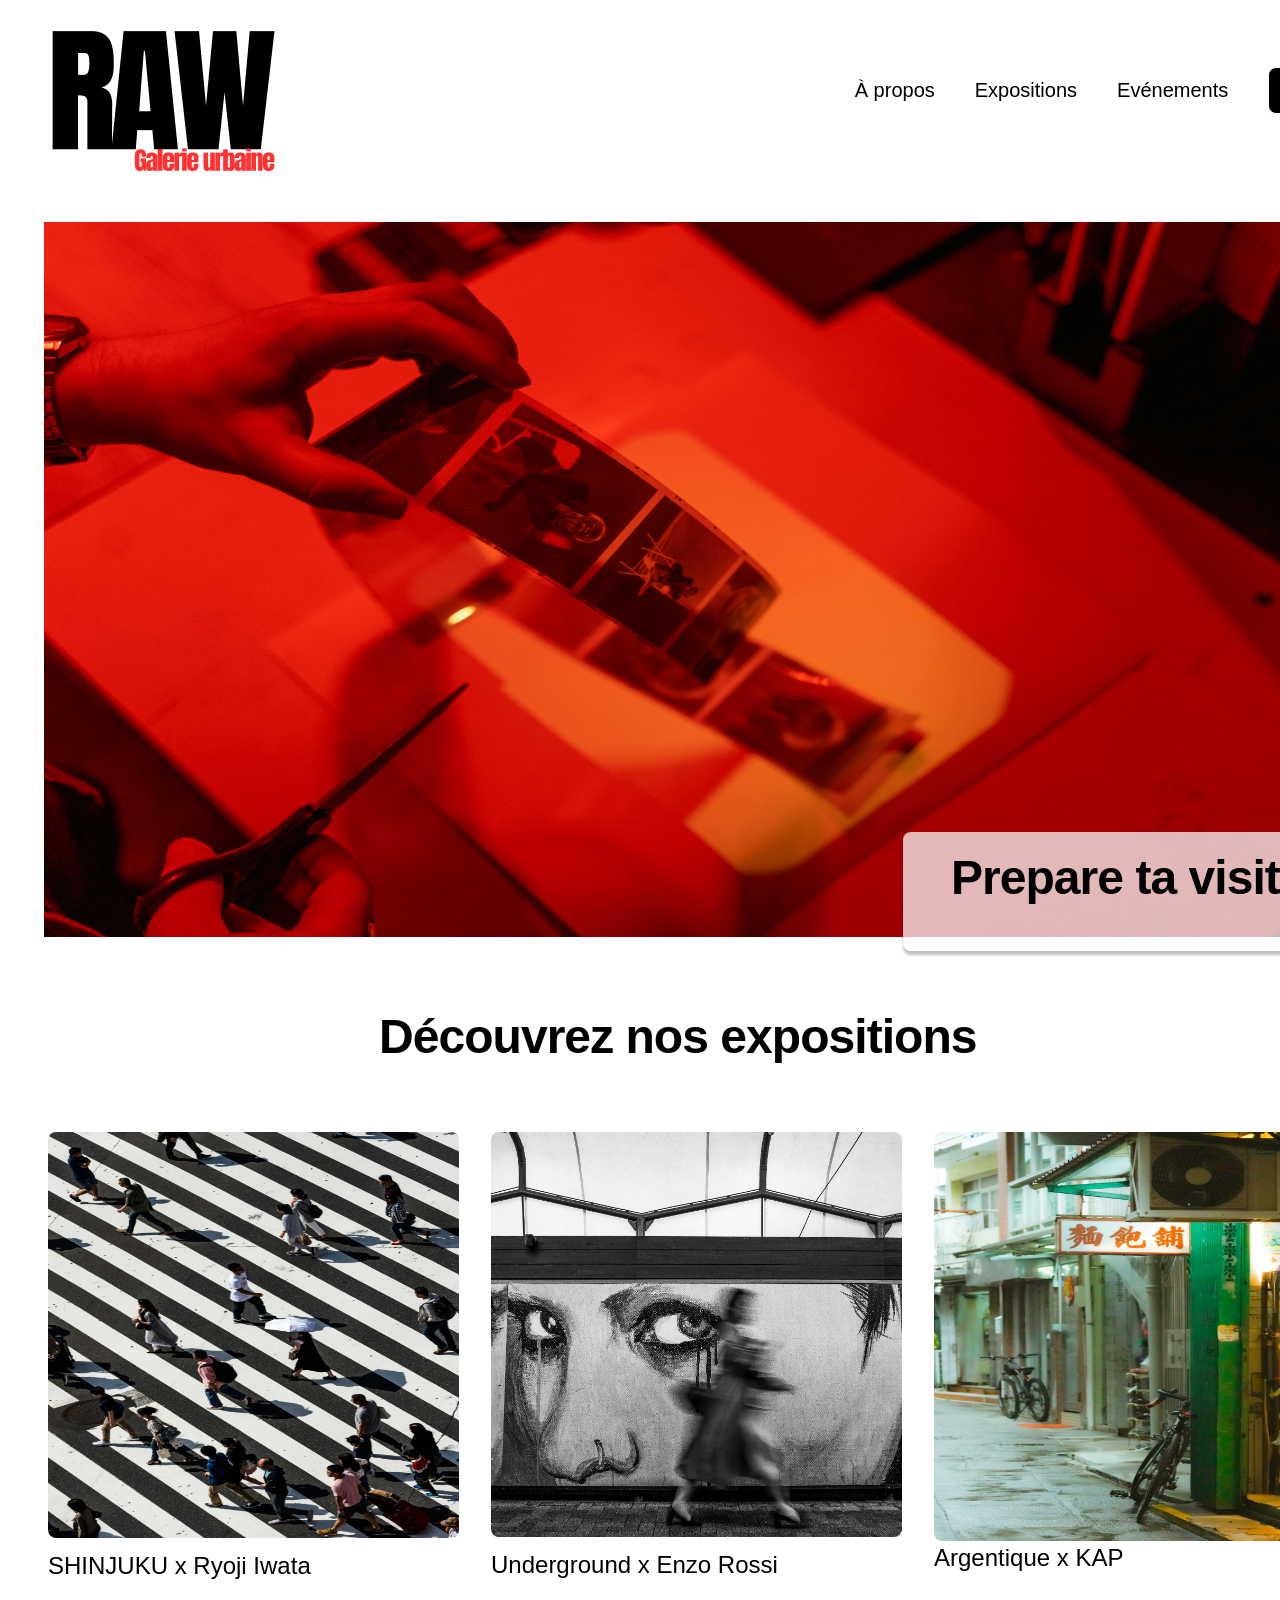
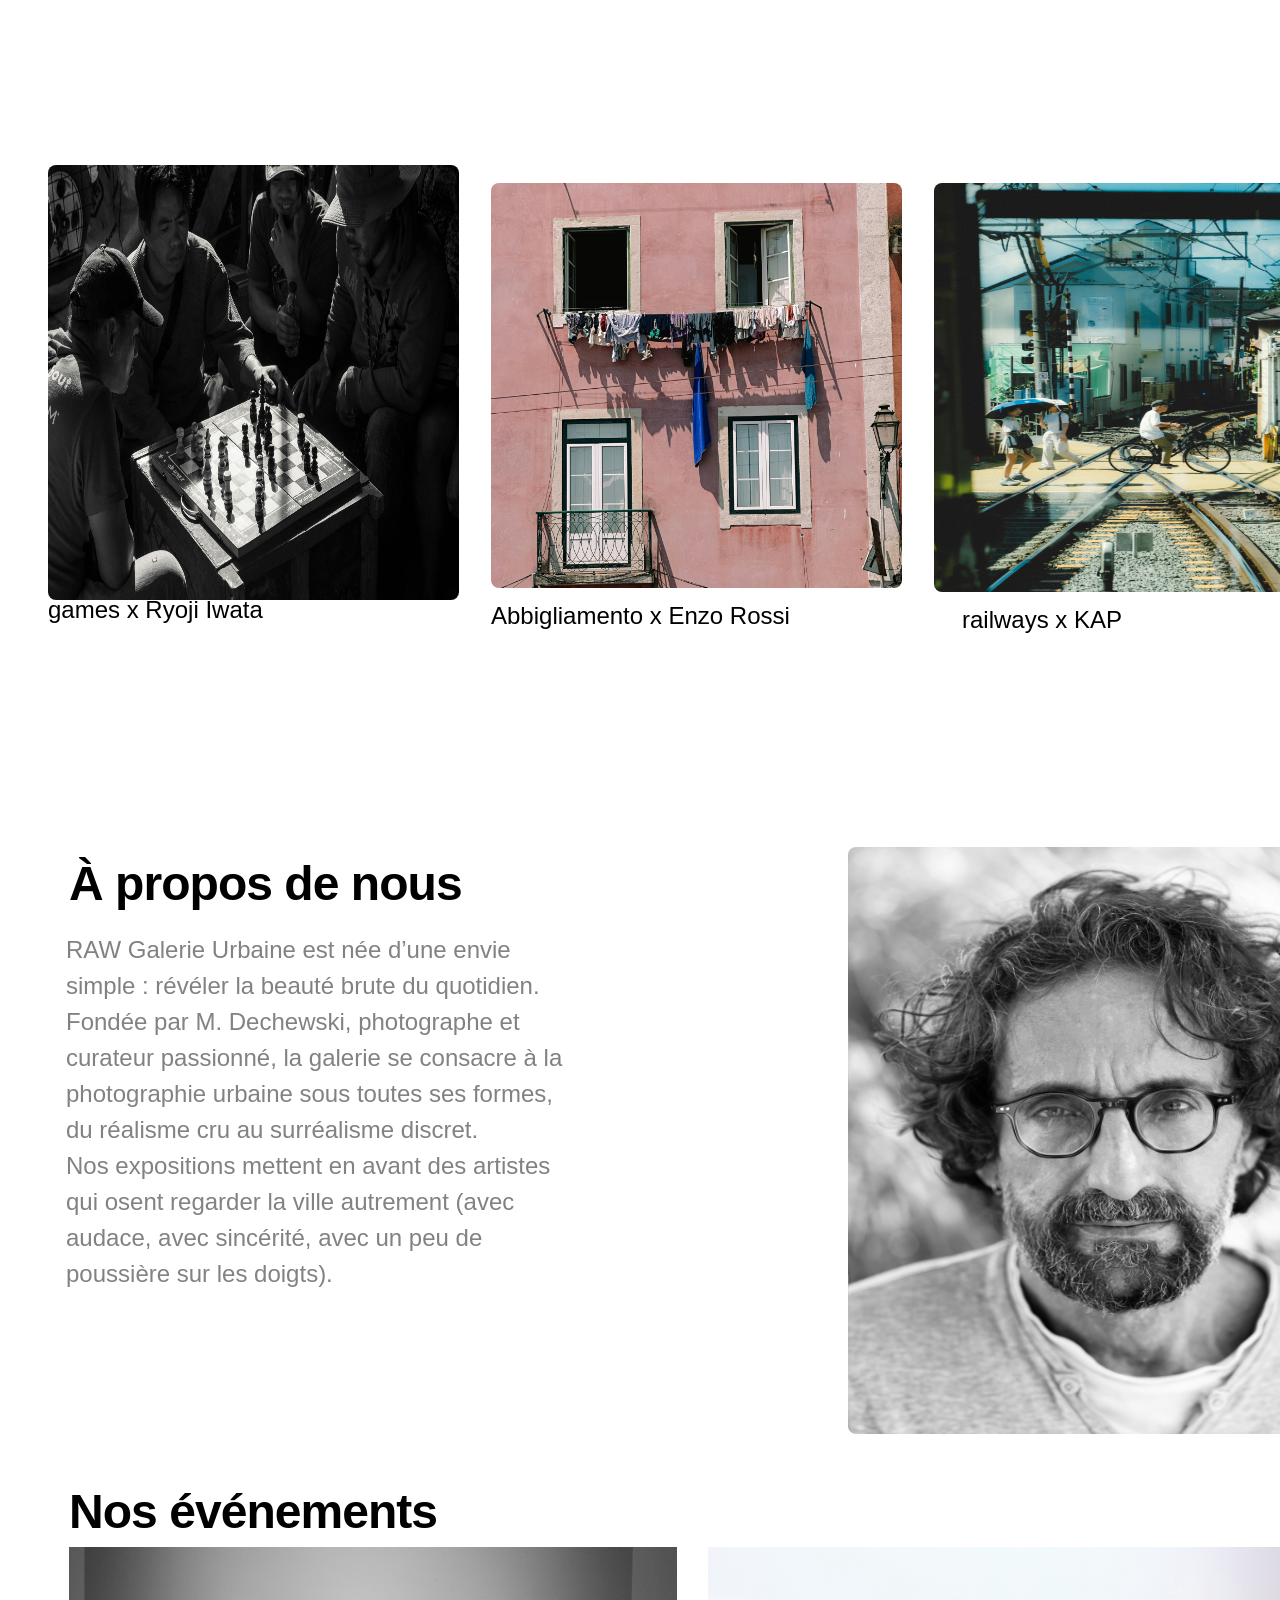
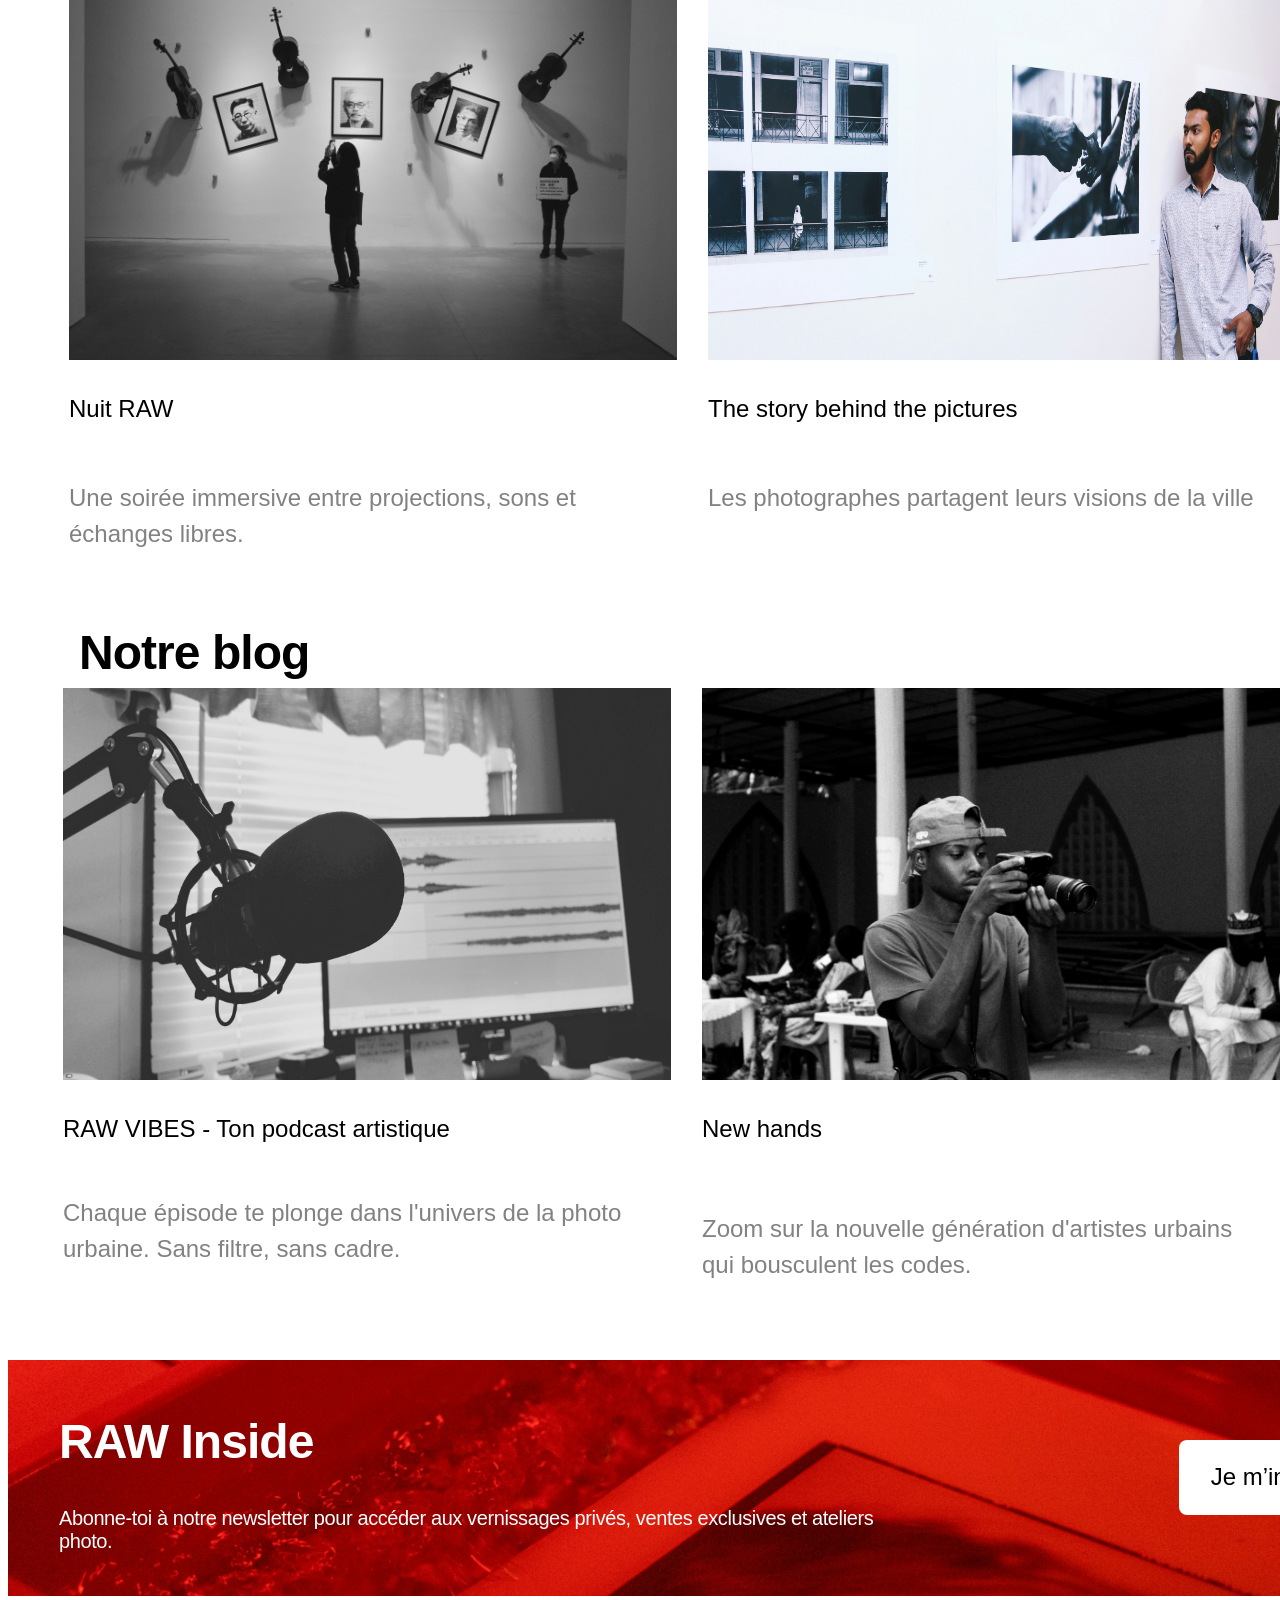
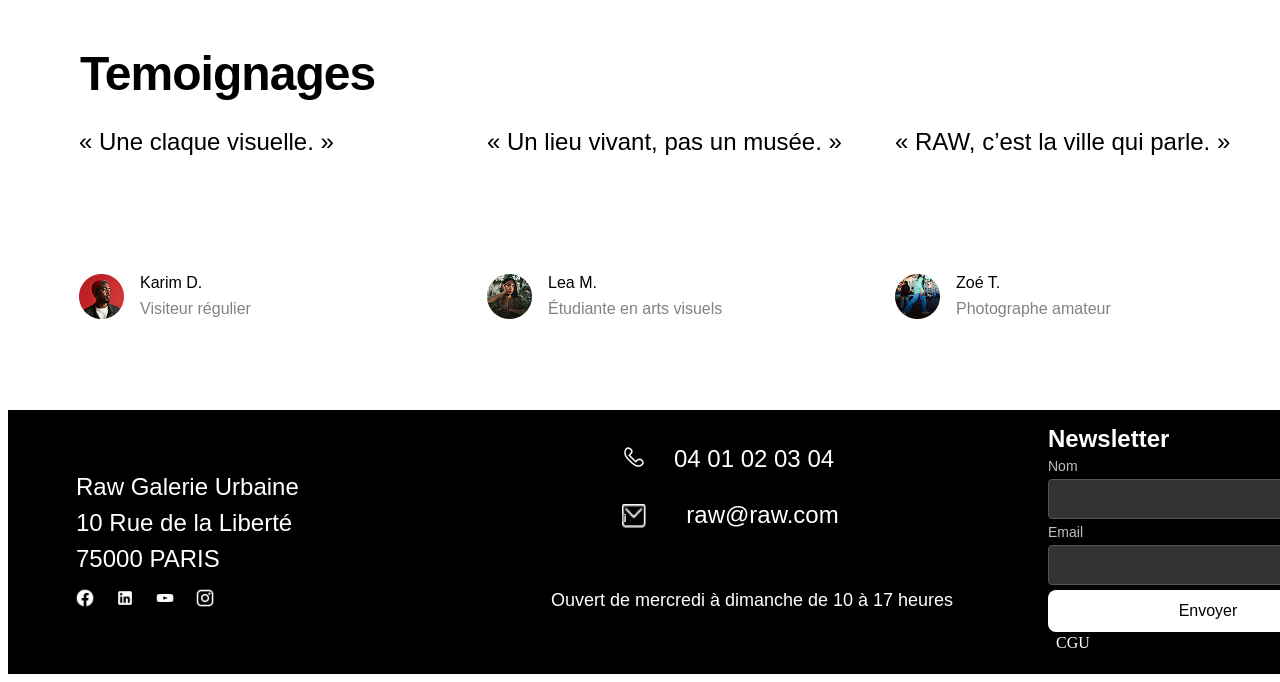
==== index.html @ e512db35 "Add files via upload" ====
<!DOCTYPE html>
<html lang="fr">

 <head>
  <meta charset="utf-8" />
  <meta name="viewport" content="width=device-width, initial-scale=1" />
  <title>RAW Galerie Urbaine — Photographie urbaine & expositions à Paris</title>
  <meta name="description" content="RAW Galerie Urbaine — expositions et événements de photographie urbaine à Paris. Vernissages, ateliers et podcast RAW VIBES. Horaires, contact et billetterie." />
  <link rel="canonical" href="https://www.ton-site-example.fr/" />
  <meta property="og:site_name" content="RAW Galerie Urbaine" />
  <meta property="og:title" content="RAW Galerie Urbaine — Photographie urbaine & expositions" />
  <meta property="og:description" content="Expositions, vernissages et ateliers photo à Paris. RAW VIBES podcast et visites guidées." />
  <meta property="og:type" content="website" />
  <meta property="og:image" content="https://www.ton-site-example.fr/images/banner.jpg" />
  <meta name="twitter:card" content="summary_large_image" />
  <meta name="twitter:title" content="RAW Galerie Urbaine" />
  <meta name="twitter:description" content="Expositions et événements de photographie urbaine à Paris." />

  <link href="https://fonts.googleapis.com/css2?family=Noto+Sans+Javanese:wght@400;700&family=Montserrat:ital,wght@0,400;0,700;1,400&display=swap" rel="stylesheet">
  <link rel="preload" as="image" href="images/banner.jpg">
  
  <link rel="preload" href="css.css" as="style" onload="this.onload=null;this.rel='stylesheet'">
  <noscript><link rel="stylesheet" href="css.css"></noscript>
  
  <script type="application/ld+json">
  {
    "@context": "https://schema.org",
    "@type": "ArtGallery",
    "name": "RAW Galerie Urbaine",
    "image": "https://www.ton-site-example.fr/images/banner.jpg",
    "address": {
      "@type": "PostalAddress",
      "streetAddress": "10 Rue de la Liberté",
      "addressLocality": "Paris",
      "postalCode": "75000",
      "addressCountry": "FR"
    },
    "telephone": "+33 4 01 02 03 04",
    "url": "https://www.ton-site-example.fr",
    "sameAs": [
      "https://www.facebook.com/tonPage",
      "https://www.instagram.com/tonPage"
    ],
    "openingHours": "We-Su 10:00-17:00"
  }
  </script>
</head>


  <body>
    <section class="desktop">

      <div class="navigation">
        <img class="group" src="images/Raw.png" alt="Logo RAW Galerie Urbaine" />
        <nav class="items" aria-label="Menu principal">
          <a href="#apropos" class="text-wrapper-7">À propos</a>
          <a href="#expo" class="text-wrapper-7">Expositions</a>
          <a href="#evenements" class="text-wrapper-7">Evénements</a>
         <a href="#contact" class="button">
    <div class="text-wrapper-6">Contact</div>
          </a>          
        </nav>
      </div>

      <div class="banner">
        <img class="rectangle" src="images/banner.jpg" alt="Photographie urbaine - Vue de nuit de Paris" />
        <h1 class="visually-hidden">RAW Galerie Urbaine - Photographie urbaine & expositions à Paris</h1>
        <a href="#" class="group-5 visit-button">
          <div class="text-wrapper-16">Prepare ta visite</div>
          <div class="arrow-forward"><img class="icon-6" src="images/fleche.png" alt="" /></div>
        </a>
      </div>
        <h2 class="text-wrapper-23">Découvrez nos expositions</h2>

      <div class="expo" id="expo">
        <div class="frame-wrapper">
      
          <div class="frame-2">
            <div class="square">
              <div class="image-2"></div>
              <div class="textsq"><h3 class="text-wrapper-22">SHINJUKU x Ryoji Iwata</h3></div>
            </div>
            <div class="square-2">
              <div class="image-3"></div>
              <div class="textsq"><h3 class="text-wrapper-22">Underground x Enzo Rossi</h3></div>
            </div>
            <div class="square-3">
              <div class="image-4"></div>
              <div class="textsq-2"><h3 class="text-wrapper-22">Argentique x KAP</h3></div>
            </div>
          </div>
        </div>
      </div> <div class="frame-3">
        <div class="square-4">
          <div class="image-5"></div>
          <div class="textsq-3"><h3 class="text-wrapper-22">games x Ryoji Iwata</h3></div>
        </div>
        <div class="square-2">
          <div class="image-6"></div>
          <div class="textsq"><h3 class="text-wrapper-22">Abbigliamento x Enzo Rossi</h3></div>
        </div>
        <div class="square-3">
          <div class="image-7"></div>
          <div class="textsq-4"><h3 class="text-wrapper-24">railways x KAP</h3></div>
        </div>
      </div>

      <div class="apropos" id="apropos">
        <div class="image">
          <div class="media-content">
            <img class="crossline" src="images/crossline-2.svg" alt="" loading="lazy" />
            <img class="crossline" src="images/crossline.svg" alt="" loading="lazy" />
          </div>
          <img class="owner" src="images/owner.jpg" alt="M. Dechewski, fondateur et curateur de la galerie RAW" loading="lazy" />
        </div>
        <h2 class="text-wrapper-17">À propos de nous</h2>
        <div class="text">
          <div class="RAW-galerie-urbaine-wrapper">
            <p class="RAW-galerie-urbaine">
              RAW Galerie Urbaine est née d’une envie simple : révéler la beauté brute du quotidien.<br />
              Fondée par M. Dechewski, photographe et curateur passionné, la galerie se consacre à la photographie
              urbaine sous toutes ses formes, du réalisme cru au surréalisme discret.<br />Nos expositions mettent en
              avant des artistes qui osent regarder la ville autrement (avec audace, avec sincérité, avec un peu de
              poussière sur les doigts).
            </p>
          </div>
        </div>
      </div> <div class="evenements" id="evenements">
        <h2 class="text-wrapper-18">Nos événements</h2>
        <div class="evenements-2">
          <div class="sq">
            <img class="img-2" src="images/expo.jpg" alt="Photographie de Nuit RAW" loading="lazy" />
            <div class="copy">
              <h3 class="text-wrapper-19">Nuit RAW</h3>
              <p class="une-soir-e-immersive">Une soirée immersive entre projections, sons et échanges libres.</p>
            </div>
          </div>
          <div class="sq">
            <img class="img-2" src="images/artiste.jpg" alt="Un photographe parle à son public" loading="lazy" />
            <div class="copy">
              <h3 class="text-wrapper-19">The story behind the pictures</h3>
              <p class="text-wrapper-20">Les photographes partagent leurs visions de la ville</p>
            </div>
          </div>
        </div>
        
      </div> <div class="blog">
          <h2 class="text-wrapper-21">Notre blog</h2>
        <div class="blog-2">
          <div class="sq">
            <img class="pexels-tommyclopez" src="images/podcast.jpg" alt="Microphone de podcast RAW VIBES" loading="lazy" />
            <div class="copy-2">
              <h3 class="text-wrapper-19">RAW VIBES - Ton podcast artistique</h3>
              <p class="chaque-pisode-te">
                Chaque épisode te plonge dans l'univers de la photo urbaine. Sans filtre, sans cadre.
              </p>
            </div>
          </div>
          <div class="sq">
            <img class="pexels" src="images/photo.jpg" alt="Jeune photographe dans la rue" loading="lazy" />
            <div class="copy">
              <h3 class="text-wrapper-19">New hands</h3>
              <p class="zoom-sur-la-nouvelle">
                Zoom sur la nouvelle génération d'artistes urbains qui bousculent les codes.
              </p>
            </div>
          </div>
        </div>
      </div>
      
      <div class="banred">
        <img class="fond-rouge" src="images/barre.jpg" alt="Fond décoratif rouge" loading="lazy" />
        <div class="text-wrapper-13">RAW Inside</div>
        <div class="buttons">
          <a href="#contact" class="div-wrapper">
            <div class="text-wrapper-14">Je m’inscris</div>
          </a>
        </div>
        <p class="text-wrapper-15">
          Abonne-toi à notre newsletter pour accéder aux vernissages privés, ventes exclusives et ateliers photo.
        </p>
      </div>

      <h2 class="text-wrapper">Temoignages</h2>
      <div class="cards">
        <div class="customer-quote">
          <p class="div">« Une claque visuelle. »</p>
          <div class="avatar">
            <img class="img" src="images/Avatar.png" alt="Portrait de Karim D." loading="lazy" />
            <div class="frame">
              <div class="text-wrapper-2">Karim D.</div>
              <div class="text-wrapper-3">Visiteur régulier</div>
            </div>
          </div>
        </div>
        <div class="customer-quote-2">
          <p class="p">« Un lieu vivant, pas un musée. »</p>
          <div class="avatar-2">
            <img class="img" src="images/Avatar (1).png" alt="Portrait de Lea M." loading="lazy" />
            <div class="frame">
              <div class="text-wrapper-2">Lea M.</div>
              <div class="text-wrapper-3">Étudiante en arts visuels</div>
            </div>
          </div>
        </div>
        <div class="customer-quote-3">
          <p class="p">« RAW, c’est la ville qui parle. »</p>
          <div class="avatar-2">
            <img class="img" src="images/Avatar (2).png" alt="Portrait de Zoé T." loading="lazy" />
            <div class="frame">
              <div class="text-wrapper-2">Zoé T.</div>
              <div class="text-wrapper-3">Photographe amateur</div>
            </div>
          </div>
        </div>
      </div>

      <footer class="navigation-footer">
        <p class="raw-galerie-urbaine">Raw Galerie Urbaine<br /> 
          <a href="https://www.google.com/maps/search/?api=1&query=10+Rue+de+la+Libert%C3%A9+75000+PARIS" target="_blank" rel="noopener noreferrer">
          10 Rue de la Liberté<br />75000 PARIS</p>
          </a>
  <div class="social-icons">
          <a href="https://www.facebook.com/" target="_blank" rel="noopener noreferrer" aria-label="Lien vers notre page Facebook">
            <div class="buttons-icon">
              <div class="icon"><img class="icon-2" src="images/facebook.png" alt="" /></div>
            </div>
          </a>

          <a href="https://www.linkedin.com/" target="_blank" rel="noopener noreferrer" aria-label="Lien vers notre page LinkedIn">
            <div class="buttons-icon">
              <div class="icon"><img class="icon-3" src="images/linkedin.png" alt="" /></div>
            </div>
          </a>

          <a href="https://www.youtube.com/" target="_blank" rel="noopener noreferrer" aria-label="Lien vers notre chaîne YouTube">
            <div class="buttons-icon">
              <div class="icon"><img class="icon-4" src="images/youtube.png" alt="" /></div>
            </div>
          </a>

          <a href="https://www.instagram.com/" target="_blank" rel="noopener noreferrer" aria-label="Lien vers notre page Instagram">
            <div class="buttons-icon">
              <div class="icon"><img class="icon-5" src="images/instagram.png" alt="" /></div>
            </div>
          </a>

        </div>
        <img class="divider" src="images/image.svg" alt="" loading="lazy" />
        <img class="divider-2" src="images/divider.svg" alt="" loading="lazy" />
        <div class="text-wrapper-8">CGU</div>
        <div class="text-wrapper-9">Legal</div>
        <img class="si-phone" src="images/telephone.png" alt="icône de téléphone" loading="lazy" />
        <div class="group-wrapper">
          <div class="group-2">
            <img class="si-phone-2" src="images/si-phone.svg" alt="" loading="lazy" />
            <p class="text-wrapper-10">04 01 02 03 04</p>
          </div>
        </div>
        <img class="v" src="images/mail.png" alt="icône de mail" loading="lazy" />
        <div class="group-3">
          <div class="text-wrapper-11">raw@raw.com</div>
          <a href="mailto:raw@raw.com" target="_blank" rel="noopener noreferrer"><img class="v-2" src="images/v.svg" alt="" loading="lazy" /></a>
          </div>
        <img class="text-on-a-path" src="images/text-on-a-path.svg" alt="" loading="lazy" />
        <p class="text-wrapper-12">Ouvert de mercredi à dimanche de 10 à 17 heures</p>
        
        <div class="footer-form-container" id="contact">
          <form action="#" method="POST" aria-label="Formulaire d'inscription à la newsletter">
            <h3>Newsletter</h3>
            <div class="form-group">
              <label for="name">Nom</label>
              <input type="text" id="name" name="name" required>
            </div>
            <div class="form-group">
              <label for="email">Email</label>
              <input type="email" id="email" name="email" required>
            </div>
            <button type="submit" class="form-submit-button">Envoyer</button>
          </form>
        </div>
      </footer> 
    </section> 
  </body>
</html>
---- css.css ----
html {
  scroll-behavior: smooth;
}

.desktop {
  background-color: #ffffff;
  width: 100%;
  min-width: 1440px;
  position: relative;
}

/* CORRECTION 13 : Le conteneur du menu de navigation (Navigation sur fond transparent/image)
   Nous le remettons en position relative pour qu'il soit le premier élément en flux normal */
.desktop .navigation {
  top: 0;
  height: 164px;
  display: flex;
  justify-content: space-between;
  position: relative; /* Changement de absolute à relative */
  width: 100%;
  left: 0;
  margin-bottom: 0; /* Pas de marge après, le banner commencera en dessous */
}

/* Texte du logo (sur fond sombre / image) */
.desktop .text-wrapper-4 {
  display: flex;
  align-items: center;
  justify-content: center;
  margin-top: 67px;
  width: 95px;
  height: 30px;
  margin-left: 80px;
  font-family: var(--body-text-font-family);
  font-weight: var(--body-text-font-weight);
  color: #ffffff; /* Texte blanc pour la navigation sur la bannière */
  font-size: var(--body-text-font-size);
  letter-spacing: var(--body-text-letter-spacing);
  line-height: var(--body-text-line-height);
  white-space: nowrap;
  font-style: var(--body-text-font-style);
}

.desktop .items {
  margin-top: 56px;
  width: auto;
  height: 52px;
  position: relative;
  margin-right: 80px;
  display: inline-flex;
  align-items: center;
  justify-content: flex-end;
  gap: 40px;
}
.desktop .items a.text-wrapper-7 {
  text-decoration: none; 
  transition: opacity 0.2s ease-in-out; 
}


.desktop .items a.text-wrapper-7:hover {
  opacity: 0.6; 
}


.desktop .items a.button {
  text-decoration: none; 
  display: inline-flex; 
  align-items: center;
  justify-content: center;
  
  transition: background-color 0.2s ease-in-out, transform 0.2s ease-in-out, box-shadow 0.2s ease-in-out;
}


.desktop .items a.button:hover {
  background-color: #333; 
  transform: translateY(-2px); 
  box-shadow: 0 4px 8px rgba(0,0,0,0.2); 
}

.desktop .text-wrapper-5 {
  position: relative;
  display: flex;
  align-items: center;
  justify-content: center;
  width: fit-content;
  font-family: var(--body-text-font-family);
  font-weight: var(--body-text-font-weight);
  color: #ffffff;
  font-size: var(--body-text-font-size);
  letter-spacing: var(--body-text-letter-spacing);
  line-height: var(--body-text-line-height);
  white-space: nowrap;
  font-style: var(--body-text-font-style);
}

.desktop .button {
  all: unset;
  box-sizing: border-box;
  display: inline-flex;
  align-items: center;
  justify-content: center;
  gap: 8px;
  padding: 14px 24px;
  position: relative;
  flex: 0 0 auto;
  background-color: #000000;
  border-radius: 8px;
  box-shadow: var(--button-shadow);
  border: 1px solid #ffffff
}

.desktop .text-wrapper-6 {
  position: relative;
  display: flex;
  align-items: center;
  justify-content: center;
  width: fit-content;
  margin-top: -1.00px;
  font-family: var(--small-text-font-family);
  font-weight: var(--small-text-font-weight);
  color: #ffffff;
  font-size: var(--small-text-font-size);
  letter-spacing: var(--small-text-letter-spacing);
  line-height: var(--small-text-line-height);
  white-space: nowrap;
  font-style: var(--small-text-font-style);
}


.desktop .button-wrapper {
  position: absolute;
  top: 56px;
  right: 80px;
  display: inline-flex;
  align-items: center;
  justify-content: flex-end;
  gap: var(--variable-collection-spacing-m);
}

.desktop .button-2 {
  position: relative;
  width: 99px;
  height: 52px;
  background-color: #000000;
  border-radius: 8px;
  box-shadow: var(--button-shadow);
}

/* CORRECTION 14 : Ajustement pour le second menu (Navigation noire sur fond blanc)
   Si vous n'avez qu'un seul menu dans votre HTML, vous pouvez supprimer ce bloc */
.desktop .navigation-3 {
  top: 0;
  height: 164px;
  display: flex;
  justify-content: space-between;
  background-color: #ffffff;
  position: relative; /* Changé de absolute à relative */
  width: 100%;
  left: 0;
}

.desktop .group {
  margin-top: 6px;
  width: 231px;
  height: 158px;
  margin-left: 39px;
}

.desktop .items-2 {
  margin-top: 56px;
  width: 593px;
  height: 52px;
  position: relative;
  margin-right: 80px;
  display: inline-flex;
  align-items: center;
  justify-content: flex-end;
  gap: var(--variable-collection-spacing-m);
}

.desktop .text-wrapper-7 {
  position: relative;
  display: flex;
  align-items: center;
  justify-content: center;
  width: fit-content;
  font-family: "Montserrat-Medium", Helvetica;
  font-weight: 500;
  color: #000000;
  font-size: 20px;
  letter-spacing: 0;
  line-height: 30px;
  white-space: nowrap;
}

/* CORRECTION 8 : Réparation du Banner */
.desktop .banner {
  position: relative;
  top: auto;
  left: 36px;
  width: 1348px;
  height: 747px;
  margin-top: 50px;
}

/* ... (Le reste des styles du banner et des sections est conservé) ... */


/* CORRECTION 7 : Retrait de la position absolue sur les sections principales */
.desktop .apropos {
  position: relative; 
  top: auto;
  left: 58px;
  width: 1299px;
  height: 618px;
  margin-top: 50px; 
}


/* CORRECTION 7 (Suite) : Retrait de la position absolue sur les sections principales */
.desktop .evenements {
  position: relative; 
  top: auto;
  left: calc(50.00% - 659px); 
  width: 1284px;
  height: 691px;
  margin-top: 50px;
}

/* CORRECTION 3: Cible H2 pour le titre "Nos événements" */
h2.text-wrapper-18 {
  margin-top: 0; 
  margin-bottom: 20px;
  margin-left: 0; 
  width: 624px;
  font-family: "Noto Sans Javanese-Bold", Helvetica;
  font-weight: 700;
  color: #000000;
  font-size: 48px;
  letter-spacing: -0.96px;
  line-height: normal;
}

/* CORRECTION 9 : Réparation du conteneur des événements (frame en flux normal) */
.desktop .evenements-2 {
  display: flex;
  width: 1280px;
  height: 610px;
  align-items: center;
  gap: 31px;
  position: relative; 
  top: auto; 
  left: auto;
}

h2.text-wrapper-21 {
  /* Retrait de position: absolute si elle était dans le code */
  position:relative; 
  margin-top: 0; 
  margin-bottom: 20px;
  margin-left: 16px; 
  width: 624px;
  font-family: "Noto Sans Javanese-Bold", Helvetica;
  font-weight: 700;
  color: #000000;
  font-size: 48px;
  letter-spacing: -0.96px;
  line-height: normal;
}
/* CORRECTION 7 (Suite) : Retrait de la position absolue sur les sections principales */
.desktop .blog {
  position: relative; 
  top: auto;
  left: 55px;
  width: 1282px;
  /* La hauteur est maintenant dynamique et sera définie par le contenu */
  height: auto; 
  margin-top: 50px;
}

/* CORRECTION 15 : Réparation du titre du blog */


/* CORRECTION 10 : Réparation du conteneur du blog (frame en flux normal) */
.desktop .blog-2 {
  display: flex;
  width: 1280px;
  height: 610px;
  align-items: center;
  gap: 31px;
  position: relative; 
  top: auto; 
  left: auto;
}


/* CORRECTION 7 (Suite) : Retrait de la position absolue sur les sections principales */
.desktop .expo {
  position: relative;
  top: auto;
  left: calc(50.00% - 680px);
  width: 1382px;
  /* La hauteur est maintenant dynamique et sera définie par le contenu */
  height: auto;
  margin-top: 50px;
  margin-bottom: 50px;
}

/* CORRECTION 11 : Réparation des conteneurs d'exposition (frame en flux normal) */
.desktop .frame-wrapper {
  position: relative; 
  top: auto; 
  left: 0;
  width: 1380px;
  height: 601px;
  display: flex;
  /* Ajout d'une marge pour que les deux lignes d'expositions ne se chevauchent pas
     (le frame-wrapper englobe la première ligne d'expositions) */
  margin-bottom: 50px; 
}


/* CORRECTION 12 : Réparation du second conteneur d'exposition (frame en flux normal) */
.desktop .frame-3 {
  display: flex;
  width: 1380px;
  height: 601px;
  align-items: center;
  gap: 32px;
  position: relative; 
  top: auto; 
  left: 40px;
  margin-top: 50px;
}

/* CORRECTION 5: Cible H2 pour le titre "Découvrez nos expositions" */
h2.text-wrapper-23 {
  /* Retire l'absolu du titre par rapport à .expo pour qu'il soit en flux normal */
  position: relative; 
  margin-bottom: 20px;
  top: 0;
  left: calc(50.00% - 349px);
  width: 634px;
  font-family: "Noto Sans Javanese-Bold", Helvetica;
  font-weight: 700;
  color: #000000;
  font-size: 48px;
  letter-spacing: -0.96px;
  line-height: normal;
}

/* CORRECTION 6 : Retrait de la position absolue sur Banred (Barre Rouge) */
.desktop .banred {
  width: 1440px;
  height: 236px;
  background-color: #e6e6e6;
  position: relative; 
  margin-top: 50px; 
}

/* CORRECTION 1: Cible H2 pour "Temoignages" - Flux normal */
h2.text-wrapper {
  margin-top: 50px; 
  margin-left: 72px; 
  margin-bottom: 20px;
  
  width: 625px;
  font-family: "Noto Sans Javanese-Bold", Helvetica;
  font-weight: 700;
  color: #000000;
  font-size: 48px;
  letter-spacing: -0.96px;
  line-height: normal;
}

.desktop .cards {
  display: flex;
  width: 1280px;
  align-items: stretch;
  gap: var(--variable-collection-spacing-SM);
  position: relative; 
  top: auto; 
  left: auto;
  margin-left: 72px; 
  margin-top: 25px; 
  margin-bottom: 50px; 
}


.desktop .navigation-footer {
  height: 264px;
  background-color: #000000;
  overflow: hidden;
  position: relative; 
  left: 0;
  width: 100%;
  z-index: 10;
  margin-top: 0; 
}

/* ... (Le reste des styles du footer est conservé) ... */

.desktop .raw-galerie-urbaine a {
  color: inherit; 
  text-decoration: none; 
  transition: opacity 0.2s ease-in-out;
}
.desktop .raw-galerie-urbaine a:hover {
  opacity: 0.7; 
  text-decoration: underline; 
}

/* --- LE RESTE DU CODE CSS EST CONSERVÉ TEL QUEL SAUF CES BLOCS DE STYLES CORRIGÉS --- */

/* CONSERVATION DE TOUS LES STYLES INTERNES NON LISTÉS CI-DESSUS */

.desktop .customer-quote {
  display: flex;
  flex-direction: column;
  width: 409px;
  height: 236px;
  align-items: flex-start;
  gap: 88px;
  padding: var(--variable-collection-spacing-SM);
  position: relative;
  margin-top: -1.00px;
  margin-bottom: -1.00px;
  margin-left: -1.00px;

}

.desktop .footer-form-container {
  position: absolute;
  top: 15px; 
  right: 80px; 
  width: 320px; 
  color: #ffffff;
  font-family: "Montserrat-Regular", Helvetica;
}

.desktop .footer-form-container h3 {
  font-family: "Noto Sans Javanese-Bold", Helvetica;
  font-weight: 700;
  font-size: 24px;
  color: #ffffff;
  margin-top: 0;
  margin-bottom: 5px;
}

.desktop .footer-form-container .form-group {
  margin-bottom: 5px;
  display: flex;
  flex-direction: column;
}

.desktop .footer-form-container label {
  margin-bottom: 5px;
  font-weight: 400;
  font-size: 14px;
  color: #c0c0c0; 
}

.desktop .footer-form-container input[type="text"],
.desktop .footer-form-container input[type="email"],
.desktop .footer-form-container textarea {
  width: 100%;
  padding: 10px;
  background-color: #333333; 
  border: 1px solid #555555; 
  border-radius: 4px;
  color: #ffffff;
  font-family: "Montserrat-Regular", Helvetica;
  font-size: 16px;
  box-sizing: border-box; 
}

.desktop .footer-form-container textarea {
  resize: vertical; 
}

.desktop .footer-form-container .form-submit-button {
  all: unset; 
  box-sizing: border-box;
  display: inline-flex;
  align-items: center;
  justify-content: center;
  width: 100%; 
  padding: 12px 24px;
  background-color: #ffffff; 
  color: #000000; 
  font-family: "Montserrat-Medium", Helvetica;
  font-weight: 500;
  font-size: 16px;
  border-radius: 8px;
  cursor: pointer;
  transition: background-color 0.2s ease-in-out, color 0.2s ease-in-out;
}

.desktop .footer-form-container .form-submit-button:hover {
  background-color: #cccccc; 
}
.desktop .div {
  position: relative;
  width: fit-content;
  margin-top: -0.50px;
  font-family: "Montserrat-Medium", Helvetica;
  font-weight: 500;
  color: #000000;
  font-size: 24px;
  letter-spacing: 0;
  line-height: 36px;
  white-space: nowrap;
}

.desktop .avatar {
  display: inline-flex;
  align-items: center;
  gap: 16px;
  position: relative;
  flex: 0 0 auto;
  margin-bottom: -2.00px;
}

.desktop .img {
  position: relative;
  width: 45px;
  height: 45px;
  object-fit: cover;
}

.desktop .frame {
  display: inline-flex;
  flex-direction: column;
  align-items: flex-start;
  gap: 2px;
  position: relative;
  flex: 0 0 auto;
}

.desktop .text-wrapper-2 {
  position: relative;
  display: flex;
  align-items: center;
  justify-content: center;
  width: fit-content;
  margin-top: -1.00px;
  font-family: "Noto Sans Javanese-Regular", Helvetica;
  font-weight: 400;
  color: #000000;
  font-size: 16px;
  letter-spacing: 0;
  line-height: 24px;
  white-space: nowrap;
}

.desktop .text-wrapper-3 {
  position: relative;
  display: flex;
  align-items: center;
  justify-content: center;
  width: fit-content;
  font-family: "Montserrat-Medium", Helvetica;
  font-weight: 500;
  color: #828282;
  font-size: 16px;
  letter-spacing: 0;
  line-height: 24px;
  white-space: nowrap;
}

.desktop .customer-quote-2 {
  display: flex;
  flex-direction: column;
  width: 409px;
  height: 236px;
  align-items: flex-start;
  gap: 88px;
  padding: var(--variable-collection-spacing-SM);
  position: relative;
  margin-top: -1.00px;
  margin-bottom: -1.00px;
  margin-left: -1.00px;

}

.desktop .p {
  position: relative;
  align-self: stretch;
  margin-top: -0.50px;
  font-family: "Montserrat-Medium", Helvetica;
  font-weight: 500;
  color: #000000;
  font-size: 24px;
  letter-spacing: 0;
  line-height: 36px;
}

.desktop .avatar-2 {
  display: inline-flex;
  align-items: center;
  gap: 16px;
  position: relative;
  flex: 0 0 auto;
}

.desktop .customer-quote-3 {
    display: flex;
  flex-direction: column;
  width: 409px;
  height: 236px;
  align-items: flex-start;
  gap: 88px;
  padding: var(--variable-collection-spacing-SM);
  position: relative;
  margin-top: -1.00px;
  margin-bottom: -1.00px;
  margin-left: -1.00px;

}
.desktop .text-wrapper-5 {
  position: relative;
  display: flex;
  align-items: center;
  justify-content: center;
  width: fit-content;
  font-family: var(--body-text-font-family);
  font-weight: var(--body-text-font-weight);
  color: #ffffff;
  font-size: var(--body-text-font-size);
  letter-spacing: var(--body-text-letter-spacing);
  line-height: var(--body-text-line-height);
  white-space: nowrap;
  font-style: var(--body-text-font-style);
}

.desktop .button {
  all: unset;
  box-sizing: border-box;
  display: inline-flex;
  align-items: center;
  justify-content: center;
  gap: 8px;
  padding: 14px 24px;
  position: relative;
  flex: 0 0 auto;
  background-color: #000000;
  border-radius: 8px;
  box-shadow: var(--button-shadow);
  border: 1px solid #ffffff
}

.desktop .text-wrapper-6 {
  position: relative;
  display: flex;
  align-items: center;
  justify-content: center;
  width: fit-content;
  margin-top: -1.00px;
  font-family: var(--small-text-font-family);
  font-weight: var(--small-text-font-weight);
  color: #ffffff;
  font-size: var(--small-text-font-size);
  letter-spacing: var(--small-text-letter-spacing);
  line-height: var(--small-text-line-height);
  white-space: nowrap;
  font-style: var(--small-text-font-style);
}



.desktop .button-wrapper {
  position: absolute;
  top: 56px;
  right: 80px;
  display: inline-flex;
  align-items: center;
  justify-content: flex-end;
  gap: var(--variable-collection-spacing-m);
}

.desktop .button-2 {
  position: relative;
  width: 99px;
  height: 52px;
  background-color: #000000;
  border-radius: 8px;
  box-shadow: var(--button-shadow);
}
.desktop .group {
  margin-top: 6px;
  width: 231px;
  height: 158px;
  margin-left: 39px;
}

.desktop .items-2 {
  margin-top: 56px;
  width: 593px;
  height: 52px;
  position: relative;
  margin-right: 80px;
  display: inline-flex;
  align-items: center;
  justify-content: flex-end;
  gap: var(--variable-collection-spacing-m);
}
.desktop .contact {
  position: relative;
  width: 71.14px;
  height: 19.46px;
  margin-bottom: -2.13px;
  margin-left: -3.23px;
  margin-right: -2.91px;
}

.desktop .raw-galerie-urbaine {
  position: absolute;
  top: 35px;
  left: 68px;
  height: 108px;
  font-family: "Montserrat-Regular", Helvetica;
  font-weight: 400;
  color: #ffffff;
  font-size: 24px;
  letter-spacing: 0;
  line-height: 36px;
}

.desktop .social-icons {
  display: inline-flex;
  align-items: flex-start;
  gap: var(--variable-collection-spacing-XS);
  position: absolute;
  top: 168px;
  left: 57px;
}

.desktop .buttons-icon {
  position: relative;
  width: 40px;
  height: 40px;
  border-radius: 4px;
}

.desktop .icon {
  position: relative;
  top: 8px;
  left: 8px;
  width: 24px;
  height: 24px;
}

.desktop .icon-2 {
  position: absolute;
  width: 83.33%;
  height: 83.00%;
  top: 8.50%;
  left: 8.33%;
}

.desktop .icon-3 {
  position: absolute;
  width: 75.00%;
  height: 75.00%;
  top: 12.50%;
  left: 12.50%;
}

.desktop .icon-4 {
  position: absolute;
  width: 83.33%;
  height: 58.33%;
  top: 20.83%;
  left: 8.33%;
}

.desktop .icon-5 {
  position: absolute;
  width: 83.33%;
  height: 83.33%;
  top: 8.33%;
  left: 8.33%;
}

.desktop .divider {
  top: 0;
  left: 80px;
  width: 1280px;
  height: 1px;
  position: absolute;
  object-fit: cover;
}

.desktop .divider-2 {
  top: 208px;
  left: 0;
  width: 1424px;
  height: 2px;
  position: absolute;
  object-fit: cover;
}

.desktop .text-wrapper-8 {
  position: absolute;
  top: 218px;
  left: 1025px;
  width: 80px;
  height: 31px;
  display: flex;
  align-items: center;
  justify-content: center;
  font-family: var(--subheading-font-family);
  font-weight: var(--subheading-font-weight);
  color: #ffffff;
  font-size: var(--subheading-font-size);
  letter-spacing: var(--subheading-letter-spacing);
  line-height: var(--subheading-line-height);
  font-style: var(--subheading-font-style);
  white-space: nowrap;
}

.desktop .text-wrapper-9 {
  position: absolute;
  top: 218px;
 left: 1265px;
  width: 136px;
  height: 31px;
  display: flex;
  align-items: center;
  justify-content: center;
  font-family: var(--subheading-font-family);
  font-weight: var(--subheading-font-weight);
  color: #ffffff;
  font-size: var(--subheading-font-size);
  letter-spacing: var(--subheading-letter-spacing);
  line-height: var(--subheading-line-height);
  white-space: nowrap;
  font-style: var(--subheading-font-style);
}

.desktop .si-phone {
  position: absolute;
  top: 35px;
  left: 614px;
  width: 24px;
  height: 24px;
  z-index: 1;
}

.desktop .si-phone-2 {
  display: none;
}

.desktop .group-wrapper {
  position: absolute;
  width: 251px;
  height: 39px;
  top: 30px;
  left: 610px;
  display: flex;
}

.desktop .group-2 {
  width: 253px;
  display: flex;
  align-items: center;
  gap: 0;
  padding-left: 35px;
}



.desktop .text-wrapper-10 {
  display: flex;
  align-items: center;
  justify-content: center;
  width: 202px;
  height: 39px;
  font-family: "Montserrat-Regular", Helvetica;
  font-weight: 400;
  color: #ffffff;
  font-size: 24px;
  letter-spacing: 0;
  line-height: 36px;
  white-space: nowrap;
}

.desktop .v {
  position: absolute;
  width: 24px;
  height: 24px;
  top: 94px;
  left: 614px;
 display: block;
}

.desktop .group-3 {
  position: absolute;
  top: 89px;
  left: 614px;
  width: 238px;
  height: 33px;
}

.desktop .text-wrapper-11 {
  position: absolute;
  top: 0;
  left: 45px;
  width: 191px;
  height: 33px;
  display: flex;
  align-items: center;
  justify-content: center;
  font-family: "Montserrat-Regular", Helvetica;
  font-weight: 400;
  color: #ffffff;
  font-size: 24px;
  letter-spacing: 0;
  line-height: 36px;
}

.desktop .v-2 {
  position: absolute;
  width: 8.40%;
  height: 48.48%;
  top: 28.03%;
  left: 0;
}

.desktop .text-on-a-path {
  position: absolute;
  top: -4726px;
  left: 1022px;
  width: 253px;
  height: 39px;
}

.desktop .group-4 {
  position: absolute;
  top: 22px;
  left: 1105px;
  width: 265px;
  height: 175px;
}

.desktop .text-wrapper-12 {
  position: absolute;
  top: 136px;
  left: 509px;
  width: 470px;
  height: 74px;
  display: flex;
  align-items: center;
  justify-content: center;
  font-family: "Montserrat-Regular", Helvetica;
  font-weight: 400;
  color: #ffffff;
  font-size: 18px;
  letter-spacing: 0;
  line-height: 27px;
}


.desktop .fond-rouge {
  position: absolute;
  top: 0;
  left: 0;
  width: 1440px;
  height: 236px;
  aspect-ratio: 2.58;
  object-fit: cover;
}

.desktop .text-wrapper-13 {
  position: absolute;
  top: 54px;
  left: calc(50.00% - 669px);
  width: 625px;
  font-family: "Noto Sans Javanese-Bold", Helvetica;
  font-weight: 700;
  color: #ffffff;
  font-size: 48px;
  letter-spacing: -0.96px;
  line-height: normal;
}

.desktop .buttons {
  display: inline-flex;
  align-items: center;
  justify-content: flex-end;
  gap: 24px;
  position: absolute;
  top: 80px;
  right: 80px;
}

.desktop .div-wrapper {
  all: unset;
  box-sizing: border-box;
  display: inline-flex;
  align-items: center;
  gap: 8px;
  padding: 20px 32px;
  position: relative;
  flex: 0 0 auto;
  background-color: #ffffff;
  border-radius: 8px;
  box-shadow: var(--button-shadow);
}

.desktop .text-wrapper-14 {
  position: relative;
  display: flex;
  align-items: center;
  justify-content: center;
  width: fit-content;
  margin-top: -1.00px;
  font-family: "Montserrat-Medium", Helvetica;
  font-weight: 500;
  color: var(--colors-text-text-default);
  font-size: 24px;
  letter-spacing: 0;
  line-height: 36px;
  white-space: nowrap;
}

.desktop .text-wrapper-15 {
  position: absolute;
  top: 127px;
  left: 51px;
  width: 844px;
  font-family: "Montserrat-Regular", Helvetica;
  font-weight: 400;
  color: #ffffff;
  font-size: 20px;
  letter-spacing: -0.40px;
  line-height: normal;
}

.desktop .rectangle {
  position: absolute;
  top: 0;
  left: 0;
  width: 1348px;
  height: 715px;
}


.desktop .group-5 {
  position: absolute;
  top: 610px;
  left: 859px;
  width: 499px;
  height: 119px;
  box-shadow: 0px 4px 3px #00000040;
  background-color: #ffffffb8;
  border-radius: 8px;
}

.desktop .text-wrapper-16 {
  position: absolute;
  top: 18px;
  left: 48px;
  width: 390px;
  font-family: "Noto Sans Javanese-Bold", Helvetica;
  font-weight: 700;
  color: #000000;
  font-size: 48px;
  letter-spacing: -0.96px;
  line-height: normal;
}

.desktop .arrow-forward {
  position: absolute;
  top: 23px;
  left: 428px;
  width: 61px;
  height: 66px;
  box-shadow: inset 0px 4px 4px #00000040;
}

.desktop .icon-6 {
  position: absolute;
  width: 66.67%;
  height: 66.67%;
  top: 16.67%;
  left: 16.67%;
}

.desktop .image {
  position: absolute;
  top: 31px;
  left: 782px;
  width: 515px;
  height: 587px;
  border-radius: 8px 0px 0px 8px;
  overflow: hidden;
}

.desktop .media-content {
  position: absolute;
  top: -114px;
  left: -49px;
  width: 648px;
  height: 798px;
  background-color: var(--black-black-10);
  transform: rotate(-0.82deg);
}

.desktop .crossline {
  position: absolute;
  width: calc(100% + 380px);
  height: calc(100% - 798px);
  top: 114px;
  left: 49px;
  transform: rotate(0.82deg);
  object-fit: cover;
}

.desktop .vector {
  position: absolute;
  top: calc(50.00% - 14px);
  left: calc(50.00% - 14px);
  width: 27px;
  height: 27px;
  transform: rotate(0.82deg);
}

.desktop .owner {
  position: absolute;
  top: 0;
  left: 0;
  width: 515px;
  height: 587px;
  aspect-ratio: 0.75;
}

h2.text-wrapper-17 {
  position: absolute;
  top: 0;
  left: 3px;
  width: 656px;
  font-family: "Noto Sans Javanese-Bold", Helvetica;
  font-weight: 700;
  color: #000000;
  font-size: 48px;
  letter-spacing: -0.96px;
  line-height: normal;
  white-space: nowrap;
}

.desktop .text {
  width: 543px;
  height: 449px;
  align-items: flex-end;
  gap: 48px;
  position: absolute;
  top: 117px;
  left: 0;
  display: flex;
  flex-direction: column;
}


.desktop .RAW-galerie-urbaine-wrapper {
  align-items: flex-start;
  justify-content: center;
  gap: 8px;
  position: relative;
  align-self: stretch;
  width: 100%;
  flex: 0 0 auto;
  display: flex;
  flex-direction: column;
}

.desktop .RAW-galerie-urbaine {
  position: relative;
  display: flex;
  align-items: center;
  justify-content: center;
  width: 515px;
  margin-top: -1.00px;
  font-family: "Montserrat-Regular", Helvetica;
  font-weight: 400;
  color: #828282;
  font-size: 24px;
  letter-spacing: 0;
  line-height: 36px;
}

.desktop .sq {
  display: flex;
  flex-direction: column;
  width: 608px;
  height: 634px;
  align-items: flex-start;
  gap: 32px;
  position: relative;
  margin-top: -12.00px;
  margin-bottom: -12.00px;
}

.desktop .img-2 {
  position: relative;
  align-self: stretch;
  width: 100%;
  aspect-ratio: 1.47;
}

.desktop .copy {
  width: 559px;
  gap: 5px;
  flex: 0 0 auto;
  display: flex;
  flex-direction: column;
  align-items: flex-start;
  position: relative;
}

.desktop .text-wrapper-19 {
  position: relative;
  width: 548px;
  margin-top: -1.00px;
  font-family: "Noto Sans Javanese-Regular", Helvetica;
  font-weight: 400;
  color: #000000;
  font-size: 24px;
  letter-spacing: 0;
  line-height: 36px;
}

.desktop .une-soir-e-immersive {
  position: relative;
  align-self: stretch;
  font-family: "Montserrat-Regular", Helvetica;
  font-weight: 400;
  color: #828282;
  font-size: 24px;
  letter-spacing: 0;
  line-height: 36px;
}

.desktop .text-wrapper-20 {
  position: relative;
  align-self: stretch;
  font-family: "Montserrat-Regular", Helvetica;
  font-weight: 400;
  color: #828282;
  font-size: 24px;
  letter-spacing: 0;
  line-height: 36px;
}
.desktop .pexels-tommyclopez {
  position: relative;
  align-self: stretch;
  width: 100%;
  aspect-ratio: 1.55;
}

.desktop .copy-2 {
  width: 576px;
  height: 145px;
  display: flex;
  flex-direction: column;
  align-items: flex-start;
  position: relative;
}

.desktop .chaque-pisode-te {
  position: relative;
  display: flex;
  align-items: center;
  justify-content: center;
  align-self: stretch;
  height: 96px;
  font-family: "Montserrat-Regular", Helvetica;
  font-weight: 400;
  color: #828282;
  font-size: 24px;
  letter-spacing: 0;
  line-height: 36px;
}

.desktop .pexels {
  position: relative;
  width: 608px;
  height: 391.8px;
  aspect-ratio: 1.6;
}

.desktop .zoom-sur-la-nouvelle {
  position: relative;
  display: flex;
  align-items: center;
  justify-content: center;
  align-self: stretch;
  height: 95px;
  font-family: "Montserrat-Regular", Helvetica;
  font-weight: 400;
  color: #828282;
  font-size: 24px;
  letter-spacing: 0;
  line-height: 36px;
}
.desktop .frame-2 {
  display: flex;
  width: 1379.73px;
  height: 601.15px;
  position: relative;
  align-items: center;
  gap: 32px;
}

.desktop .square {
  height: 564px;
  gap: 11px;
  display: flex;
  flex-direction: column;
  width: 411px;
  align-items: flex-start;
  position: relative;
}

.desktop .image-2 {
  position: relative;
  align-self: stretch;
  width: 100%;
  height: 406px;
  border-radius: 8px;
  background-image: url(images/shibuya.jpg);
  background-size: 100% 100%;
}

.desktop .textsq {
  display: flex;
  flex-direction: column;
  width: 381px;
  align-items: flex-start;
  justify-content: center;
  gap: 4px;
  position: relative;
  flex: 0 0 auto;
}

.desktop .text-wrapper-22 {
  position: relative;
  align-self: stretch;
  margin-top: -1.00px;
  font-family: "Noto Sans Javanese-Regular", Helvetica;
  font-weight: 400;
  color: #000000;
  font-size: 24px;
  letter-spacing: 0;
  line-height: 36px;
}

.desktop .square-2 {
  display: flex;
  flex-direction: column;
  width: 411px;
  height: 564px;
  align-items: flex-start;
  gap: 11px;
  position: relative;
  background-color: #ffffff;
}

.desktop .image-3 {
  position: relative;
  align-self: stretch;
  width: 100%;
  height: 405px;
  border-radius: 8px;
  background-image: url(images/look.jpg);
  background-size: cover;
  background-position: 50% 50%;
}

.desktop .square-3 {
  display: flex;
  flex-direction: column;
  width: 446px;
  height: 564px;
  align-items: flex-start;
  gap: 11px;
  position: relative;
}

.desktop .image-4 {
  position: relative;
  width: 424px;
  height: 409px;
  border-radius: 8px;
  background-image: url(images/lights.jpg);
  background-size: 100% 100%;
}

.desktop .textsq-2 {
  width: 340px;
  height: 36px;
  display: flex;
  flex-direction: column;
  align-items: flex-start;
  justify-content: center;
  gap: 4px;
  position: relative;
}
.desktop .square-4 {
  height: 601px;
  display: flex;
  flex-direction: column;
  width: 411px;
  align-items: flex-start;
  position: relative;
}

.desktop .image-5 {
  position: relative;
  align-self: stretch;
  width: 100%;
  height: 435px;
  border-radius: 8px;
  background-image: url(images/chess.jpg);
  background-size: 100% 100%;
}

.desktop .textsq-3 {
  display: flex;
  flex-direction: column;
  width: 381px;
  height: 47px;
  align-items: flex-start;
  justify-content: center;
  gap: 4px;
  padding: 11px 0px 0px;
  position: relative;
  margin-top: -12px;
}

.desktop .image-6 {
  position: relative;
  align-self: stretch;
  width: 100%;
  height: 405px;
  border-radius: 8px;
  background-image: url(images/clothes.jpg);
  background-size: cover;
  background-position: 50% 50%;
}

.desktop .image-7 {
  position: relative;
  width: 424px;
  height: 409px;
  border-radius: 8px;
  background-image: url(images/railway.jpg);
  background-size: 100% 100%;
}

.desktop .textsq-4 {
  width: 350px;
  flex: 0 0 auto;
  display: flex;
  flex-direction: column;
  align-items: flex-start;
  justify-content: center;
  gap: 4px;
  position: relative;
}

.desktop .text-wrapper-24 {
  position: relative;
  width: 188px;
  height: 63px;
  margin-top: -1.00px;
  font-family: "Noto Sans Javanese-Regular", Helvetica;
  font-weight: 400;
  color: #000000;
  font-size: 24px;
  text-align: right;
  letter-spacing: 0;
  line-height: 36px;
}
---- css.css ----
html {
  scroll-behavior: smooth;
}

.desktop {
  background-color: #ffffff;
  width: 100%;
  min-width: 1440px;
  position: relative;
}

/* CORRECTION 13 : Le conteneur du menu de navigation (Navigation sur fond transparent/image)
   Nous le remettons en position relative pour qu'il soit le premier élément en flux normal */
.desktop .navigation {
  top: 0;
  height: 164px;
  display: flex;
  justify-content: space-between;
  position: relative; /* Changement de absolute à relative */
  width: 100%;
  left: 0;
  margin-bottom: 0; /* Pas de marge après, le banner commencera en dessous */
}

/* Texte du logo (sur fond sombre / image) */
.desktop .text-wrapper-4 {
  display: flex;
  align-items: center;
  justify-content: center;
  margin-top: 67px;
  width: 95px;
  height: 30px;
  margin-left: 80px;
  font-family: var(--body-text-font-family);
  font-weight: var(--body-text-font-weight);
  color: #ffffff; /* Texte blanc pour la navigation sur la bannière */
  font-size: var(--body-text-font-size);
  letter-spacing: var(--body-text-letter-spacing);
  line-height: var(--body-text-line-height);
  white-space: nowrap;
  font-style: var(--body-text-font-style);
}

.desktop .items {
  margin-top: 56px;
  width: auto;
  height: 52px;
  position: relative;
  margin-right: 80px;
  display: inline-flex;
  align-items: center;
  justify-content: flex-end;
  gap: 40px;
}
.desktop .items a.text-wrapper-7 {
  text-decoration: none; 
  transition: opacity 0.2s ease-in-out; 
}


.desktop .items a.text-wrapper-7:hover {
  opacity: 0.6; 
}


.desktop .items a.button {
  text-decoration: none; 
  display: inline-flex; 
  align-items: center;
  justify-content: center;
  
  transition: background-color 0.2s ease-in-out, transform 0.2s ease-in-out, box-shadow 0.2s ease-in-out;
}


.desktop .items a.button:hover {
  background-color: #333; 
  transform: translateY(-2px); 
  box-shadow: 0 4px 8px rgba(0,0,0,0.2); 
}

.desktop .text-wrapper-5 {
  position: relative;
  display: flex;
  align-items: center;
  justify-content: center;
  width: fit-content;
  font-family: var(--body-text-font-family);
  font-weight: var(--body-text-font-weight);
  color: #ffffff;
  font-size: var(--body-text-font-size);
  letter-spacing: var(--body-text-letter-spacing);
  line-height: var(--body-text-line-height);
  white-space: nowrap;
  font-style: var(--body-text-font-style);
}

.desktop .button {
  all: unset;
  box-sizing: border-box;
  display: inline-flex;
  align-items: center;
  justify-content: center;
  gap: 8px;
  padding: 14px 24px;
  position: relative;
  flex: 0 0 auto;
  background-color: #000000;
  border-radius: 8px;
  box-shadow: var(--button-shadow);
  border: 1px solid #ffffff
}

.desktop .text-wrapper-6 {
  position: relative;
  display: flex;
  align-items: center;
  justify-content: center;
  width: fit-content;
  margin-top: -1.00px;
  font-family: var(--small-text-font-family);
  font-weight: var(--small-text-font-weight);
  color: #ffffff;
  font-size: var(--small-text-font-size);
  letter-spacing: var(--small-text-letter-spacing);
  line-height: var(--small-text-line-height);
  white-space: nowrap;
  font-style: var(--small-text-font-style);
}


.desktop .button-wrapper {
  position: absolute;
  top: 56px;
  right: 80px;
  display: inline-flex;
  align-items: center;
  justify-content: flex-end;
  gap: var(--variable-collection-spacing-m);
}

.desktop .button-2 {
  position: relative;
  width: 99px;
  height: 52px;
  background-color: #000000;
  border-radius: 8px;
  box-shadow: var(--button-shadow);
}

/* CORRECTION 14 : Ajustement pour le second menu (Navigation noire sur fond blanc)
   Si vous n'avez qu'un seul menu dans votre HTML, vous pouvez supprimer ce bloc */
.desktop .navigation-3 {
  top: 0;
  height: 164px;
  display: flex;
  justify-content: space-between;
  background-color: #ffffff;
  position: relative; /* Changé de absolute à relative */
  width: 100%;
  left: 0;
}

.desktop .group {
  margin-top: 6px;
  width: 231px;
  height: 158px;
  margin-left: 39px;
}

.desktop .items-2 {
  margin-top: 56px;
  width: 593px;
  height: 52px;
  position: relative;
  margin-right: 80px;
  display: inline-flex;
  align-items: center;
  justify-content: flex-end;
  gap: var(--variable-collection-spacing-m);
}

.desktop .text-wrapper-7 {
  position: relative;
  display: flex;
  align-items: center;
  justify-content: center;
  width: fit-content;
  font-family: "Montserrat-Medium", Helvetica;
  font-weight: 500;
  color: #000000;
  font-size: 20px;
  letter-spacing: 0;
  line-height: 30px;
  white-space: nowrap;
}

/* CORRECTION 8 : Réparation du Banner */
.desktop .banner {
  position: relative;
  top: auto;
  left: 36px;
  width: 1348px;
  height: 747px;
  margin-top: 50px;
}

/* ... (Le reste des styles du banner et des sections est conservé) ... */


/* CORRECTION 7 : Retrait de la position absolue sur les sections principales */
.desktop .apropos {
  position: relative; 
  top: auto;
  left: 58px;
  width: 1299px;
  height: 618px;
  margin-top: 50px; 
}


/* CORRECTION 7 (Suite) : Retrait de la position absolue sur les sections principales */
.desktop .evenements {
  position: relative; 
  top: auto;
  left: calc(50.00% - 659px); 
  width: 1284px;
  height: 691px;
  margin-top: 50px;
}

/* CORRECTION 3: Cible H2 pour le titre "Nos événements" */
h2.text-wrapper-18 {
  margin-top: 0; 
  margin-bottom: 20px;
  margin-left: 0; 
  width: 624px;
  font-family: "Noto Sans Javanese-Bold", Helvetica;
  font-weight: 700;
  color: #000000;
  font-size: 48px;
  letter-spacing: -0.96px;
  line-height: normal;
}

/* CORRECTION 9 : Réparation du conteneur des événements (frame en flux normal) */
.desktop .evenements-2 {
  display: flex;
  width: 1280px;
  height: 610px;
  align-items: center;
  gap: 31px;
  position: relative; 
  top: auto; 
  left: auto;
}

h2.text-wrapper-21 {
  /* Retrait de position: absolute si elle était dans le code */
  position:relative; 
  margin-top: 0; 
  margin-bottom: 20px;
  margin-left: 16px; 
  width: 624px;
  font-family: "Noto Sans Javanese-Bold", Helvetica;
  font-weight: 700;
  color: #000000;
  font-size: 48px;
  letter-spacing: -0.96px;
  line-height: normal;
}
/* CORRECTION 7 (Suite) : Retrait de la position absolue sur les sections principales */
.desktop .blog {
  position: relative; 
  top: auto;
  left: 55px;
  width: 1282px;
  /* La hauteur est maintenant dynamique et sera définie par le contenu */
  height: auto; 
  margin-top: 50px;
}

/* CORRECTION 15 : Réparation du titre du blog */


/* CORRECTION 10 : Réparation du conteneur du blog (frame en flux normal) */
.desktop .blog-2 {
  display: flex;
  width: 1280px;
  height: 610px;
  align-items: center;
  gap: 31px;
  position: relative; 
  top: auto; 
  left: auto;
}


/* CORRECTION 7 (Suite) : Retrait de la position absolue sur les sections principales */
.desktop .expo {
  position: relative;
  top: auto;
  left: calc(50.00% - 680px);
  width: 1382px;
  /* La hauteur est maintenant dynamique et sera définie par le contenu */
  height: auto;
  margin-top: 50px;
  margin-bottom: 50px;
}

/* CORRECTION 11 : Réparation des conteneurs d'exposition (frame en flux normal) */
.desktop .frame-wrapper {
  position: relative; 
  top: auto; 
  left: 0;
  width: 1380px;
  height: 601px;
  display: flex;
  /* Ajout d'une marge pour que les deux lignes d'expositions ne se chevauchent pas
     (le frame-wrapper englobe la première ligne d'expositions) */
  margin-bottom: 50px; 
}


/* CORRECTION 12 : Réparation du second conteneur d'exposition (frame en flux normal) */
.desktop .frame-3 {
  display: flex;
  width: 1380px;
  height: 601px;
  align-items: center;
  gap: 32px;
  position: relative; 
  top: auto; 
  left: 40px;
  margin-top: 50px;
}

/* CORRECTION 5: Cible H2 pour le titre "Découvrez nos expositions" */
h2.text-wrapper-23 {
  /* Retire l'absolu du titre par rapport à .expo pour qu'il soit en flux normal */
  position: relative; 
  margin-bottom: 20px;
  top: 0;
  left: calc(50.00% - 349px);
  width: 634px;
  font-family: "Noto Sans Javanese-Bold", Helvetica;
  font-weight: 700;
  color: #000000;
  font-size: 48px;
  letter-spacing: -0.96px;
  line-height: normal;
}

/* CORRECTION 6 : Retrait de la position absolue sur Banred (Barre Rouge) */
.desktop .banred {
  width: 1440px;
  height: 236px;
  background-color: #e6e6e6;
  position: relative; 
  margin-top: 50px; 
}

/* CORRECTION 1: Cible H2 pour "Temoignages" - Flux normal */
h2.text-wrapper {
  margin-top: 50px; 
  margin-left: 72px; 
  margin-bottom: 20px;
  
  width: 625px;
  font-family: "Noto Sans Javanese-Bold", Helvetica;
  font-weight: 700;
  color: #000000;
  font-size: 48px;
  letter-spacing: -0.96px;
  line-height: normal;
}

.desktop .cards {
  display: flex;
  width: 1280px;
  align-items: stretch;
  gap: var(--variable-collection-spacing-SM);
  position: relative; 
  top: auto; 
  left: auto;
  margin-left: 72px; 
  margin-top: 25px; 
  margin-bottom: 50px; 
}


.desktop .navigation-footer {
  height: 264px;
  background-color: #000000;
  overflow: hidden;
  position: relative; 
  left: 0;
  width: 100%;
  z-index: 10;
  margin-top: 0; 
}

/* ... (Le reste des styles du footer est conservé) ... */

.desktop .raw-galerie-urbaine a {
  color: inherit; 
  text-decoration: none; 
  transition: opacity 0.2s ease-in-out;
}
.desktop .raw-galerie-urbaine a:hover {
  opacity: 0.7; 
  text-decoration: underline; 
}

/* --- LE RESTE DU CODE CSS EST CONSERVÉ TEL QUEL SAUF CES BLOCS DE STYLES CORRIGÉS --- */

/* CONSERVATION DE TOUS LES STYLES INTERNES NON LISTÉS CI-DESSUS */

.desktop .customer-quote {
  display: flex;
  flex-direction: column;
  width: 409px;
  height: 236px;
  align-items: flex-start;
  gap: 88px;
  padding: var(--variable-collection-spacing-SM);
  position: relative;
  margin-top: -1.00px;
  margin-bottom: -1.00px;
  margin-left: -1.00px;

}

.desktop .footer-form-container {
  position: absolute;
  top: 15px; 
  right: 80px; 
  width: 320px; 
  color: #ffffff;
  font-family: "Montserrat-Regular", Helvetica;
}

.desktop .footer-form-container h3 {
  font-family: "Noto Sans Javanese-Bold", Helvetica;
  font-weight: 700;
  font-size: 24px;
  color: #ffffff;
  margin-top: 0;
  margin-bottom: 5px;
}

.desktop .footer-form-container .form-group {
  margin-bottom: 5px;
  display: flex;
  flex-direction: column;
}

.desktop .footer-form-container label {
  margin-bottom: 5px;
  font-weight: 400;
  font-size: 14px;
  color: #c0c0c0; 
}

.desktop .footer-form-container input[type="text"],
.desktop .footer-form-container input[type="email"],
.desktop .footer-form-container textarea {
  width: 100%;
  padding: 10px;
  background-color: #333333; 
  border: 1px solid #555555; 
  border-radius: 4px;
  color: #ffffff;
  font-family: "Montserrat-Regular", Helvetica;
  font-size: 16px;
  box-sizing: border-box; 
}

.desktop .footer-form-container textarea {
  resize: vertical; 
}

.desktop .footer-form-container .form-submit-button {
  all: unset; 
  box-sizing: border-box;
  display: inline-flex;
  align-items: center;
  justify-content: center;
  width: 100%; 
  padding: 12px 24px;
  background-color: #ffffff; 
  color: #000000; 
  font-family: "Montserrat-Medium", Helvetica;
  font-weight: 500;
  font-size: 16px;
  border-radius: 8px;
  cursor: pointer;
  transition: background-color 0.2s ease-in-out, color 0.2s ease-in-out;
}

.desktop .footer-form-container .form-submit-button:hover {
  background-color: #cccccc; 
}
.desktop .div {
  position: relative;
  width: fit-content;
  margin-top: -0.50px;
  font-family: "Montserrat-Medium", Helvetica;
  font-weight: 500;
  color: #000000;
  font-size: 24px;
  letter-spacing: 0;
  line-height: 36px;
  white-space: nowrap;
}

.desktop .avatar {
  display: inline-flex;
  align-items: center;
  gap: 16px;
  position: relative;
  flex: 0 0 auto;
  margin-bottom: -2.00px;
}

.desktop .img {
  position: relative;
  width: 45px;
  height: 45px;
  object-fit: cover;
}

.desktop .frame {
  display: inline-flex;
  flex-direction: column;
  align-items: flex-start;
  gap: 2px;
  position: relative;
  flex: 0 0 auto;
}

.desktop .text-wrapper-2 {
  position: relative;
  display: flex;
  align-items: center;
  justify-content: center;
  width: fit-content;
  margin-top: -1.00px;
  font-family: "Noto Sans Javanese-Regular", Helvetica;
  font-weight: 400;
  color: #000000;
  font-size: 16px;
  letter-spacing: 0;
  line-height: 24px;
  white-space: nowrap;
}

.desktop .text-wrapper-3 {
  position: relative;
  display: flex;
  align-items: center;
  justify-content: center;
  width: fit-content;
  font-family: "Montserrat-Medium", Helvetica;
  font-weight: 500;
  color: #828282;
  font-size: 16px;
  letter-spacing: 0;
  line-height: 24px;
  white-space: nowrap;
}

.desktop .customer-quote-2 {
  display: flex;
  flex-direction: column;
  width: 409px;
  height: 236px;
  align-items: flex-start;
  gap: 88px;
  padding: var(--variable-collection-spacing-SM);
  position: relative;
  margin-top: -1.00px;
  margin-bottom: -1.00px;
  margin-left: -1.00px;

}

.desktop .p {
  position: relative;
  align-self: stretch;
  margin-top: -0.50px;
  font-family: "Montserrat-Medium", Helvetica;
  font-weight: 500;
  color: #000000;
  font-size: 24px;
  letter-spacing: 0;
  line-height: 36px;
}

.desktop .avatar-2 {
  display: inline-flex;
  align-items: center;
  gap: 16px;
  position: relative;
  flex: 0 0 auto;
}

.desktop .customer-quote-3 {
    display: flex;
  flex-direction: column;
  width: 409px;
  height: 236px;
  align-items: flex-start;
  gap: 88px;
  padding: var(--variable-collection-spacing-SM);
  position: relative;
  margin-top: -1.00px;
  margin-bottom: -1.00px;
  margin-left: -1.00px;

}
.desktop .text-wrapper-5 {
  position: relative;
  display: flex;
  align-items: center;
  justify-content: center;
  width: fit-content;
  font-family: var(--body-text-font-family);
  font-weight: var(--body-text-font-weight);
  color: #ffffff;
  font-size: var(--body-text-font-size);
  letter-spacing: var(--body-text-letter-spacing);
  line-height: var(--body-text-line-height);
  white-space: nowrap;
  font-style: var(--body-text-font-style);
}

.desktop .button {
  all: unset;
  box-sizing: border-box;
  display: inline-flex;
  align-items: center;
  justify-content: center;
  gap: 8px;
  padding: 14px 24px;
  position: relative;
  flex: 0 0 auto;
  background-color: #000000;
  border-radius: 8px;
  box-shadow: var(--button-shadow);
  border: 1px solid #ffffff
}

.desktop .text-wrapper-6 {
  position: relative;
  display: flex;
  align-items: center;
  justify-content: center;
  width: fit-content;
  margin-top: -1.00px;
  font-family: var(--small-text-font-family);
  font-weight: var(--small-text-font-weight);
  color: #ffffff;
  font-size: var(--small-text-font-size);
  letter-spacing: var(--small-text-letter-spacing);
  line-height: var(--small-text-line-height);
  white-space: nowrap;
  font-style: var(--small-text-font-style);
}



.desktop .button-wrapper {
  position: absolute;
  top: 56px;
  right: 80px;
  display: inline-flex;
  align-items: center;
  justify-content: flex-end;
  gap: var(--variable-collection-spacing-m);
}

.desktop .button-2 {
  position: relative;
  width: 99px;
  height: 52px;
  background-color: #000000;
  border-radius: 8px;
  box-shadow: var(--button-shadow);
}
.desktop .group {
  margin-top: 6px;
  width: 231px;
  height: 158px;
  margin-left: 39px;
}

.desktop .items-2 {
  margin-top: 56px;
  width: 593px;
  height: 52px;
  position: relative;
  margin-right: 80px;
  display: inline-flex;
  align-items: center;
  justify-content: flex-end;
  gap: var(--variable-collection-spacing-m);
}
.desktop .contact {
  position: relative;
  width: 71.14px;
  height: 19.46px;
  margin-bottom: -2.13px;
  margin-left: -3.23px;
  margin-right: -2.91px;
}

.desktop .raw-galerie-urbaine {
  position: absolute;
  top: 35px;
  left: 68px;
  height: 108px;
  font-family: "Montserrat-Regular", Helvetica;
  font-weight: 400;
  color: #ffffff;
  font-size: 24px;
  letter-spacing: 0;
  line-height: 36px;
}

.desktop .social-icons {
  display: inline-flex;
  align-items: flex-start;
  gap: var(--variable-collection-spacing-XS);
  position: absolute;
  top: 168px;
  left: 57px;
}

.desktop .buttons-icon {
  position: relative;
  width: 40px;
  height: 40px;
  border-radius: 4px;
}

.desktop .icon {
  position: relative;
  top: 8px;
  left: 8px;
  width: 24px;
  height: 24px;
}

.desktop .icon-2 {
  position: absolute;
  width: 83.33%;
  height: 83.00%;
  top: 8.50%;
  left: 8.33%;
}

.desktop .icon-3 {
  position: absolute;
  width: 75.00%;
  height: 75.00%;
  top: 12.50%;
  left: 12.50%;
}

.desktop .icon-4 {
  position: absolute;
  width: 83.33%;
  height: 58.33%;
  top: 20.83%;
  left: 8.33%;
}

.desktop .icon-5 {
  position: absolute;
  width: 83.33%;
  height: 83.33%;
  top: 8.33%;
  left: 8.33%;
}

.desktop .divider {
  top: 0;
  left: 80px;
  width: 1280px;
  height: 1px;
  position: absolute;
  object-fit: cover;
}

.desktop .divider-2 {
  top: 208px;
  left: 0;
  width: 1424px;
  height: 2px;
  position: absolute;
  object-fit: cover;
}

.desktop .text-wrapper-8 {
  position: absolute;
  top: 218px;
  left: 1025px;
  width: 80px;
  height: 31px;
  display: flex;
  align-items: center;
  justify-content: center;
  font-family: var(--subheading-font-family);
  font-weight: var(--subheading-font-weight);
  color: #ffffff;
  font-size: var(--subheading-font-size);
  letter-spacing: var(--subheading-letter-spacing);
  line-height: var(--subheading-line-height);
  font-style: var(--subheading-font-style);
  white-space: nowrap;
}

.desktop .text-wrapper-9 {
  position: absolute;
  top: 218px;
 left: 1265px;
  width: 136px;
  height: 31px;
  display: flex;
  align-items: center;
  justify-content: center;
  font-family: var(--subheading-font-family);
  font-weight: var(--subheading-font-weight);
  color: #ffffff;
  font-size: var(--subheading-font-size);
  letter-spacing: var(--subheading-letter-spacing);
  line-height: var(--subheading-line-height);
  white-space: nowrap;
  font-style: var(--subheading-font-style);
}

.desktop .si-phone {
  position: absolute;
  top: 35px;
  left: 614px;
  width: 24px;
  height: 24px;
  z-index: 1;
}

.desktop .si-phone-2 {
  display: none;
}

.desktop .group-wrapper {
  position: absolute;
  width: 251px;
  height: 39px;
  top: 30px;
  left: 610px;
  display: flex;
}

.desktop .group-2 {
  width: 253px;
  display: flex;
  align-items: center;
  gap: 0;
  padding-left: 35px;
}



.desktop .text-wrapper-10 {
  display: flex;
  align-items: center;
  justify-content: center;
  width: 202px;
  height: 39px;
  font-family: "Montserrat-Regular", Helvetica;
  font-weight: 400;
  color: #ffffff;
  font-size: 24px;
  letter-spacing: 0;
  line-height: 36px;
  white-space: nowrap;
}

.desktop .v {
  position: absolute;
  width: 24px;
  height: 24px;
  top: 94px;
  left: 614px;
 display: block;
}

.desktop .group-3 {
  position: absolute;
  top: 89px;
  left: 614px;
  width: 238px;
  height: 33px;
}

.desktop .text-wrapper-11 {
  position: absolute;
  top: 0;
  left: 45px;
  width: 191px;
  height: 33px;
  display: flex;
  align-items: center;
  justify-content: center;
  font-family: "Montserrat-Regular", Helvetica;
  font-weight: 400;
  color: #ffffff;
  font-size: 24px;
  letter-spacing: 0;
  line-height: 36px;
}

.desktop .v-2 {
  position: absolute;
  width: 8.40%;
  height: 48.48%;
  top: 28.03%;
  left: 0;
}

.desktop .text-on-a-path {
  position: absolute;
  top: -4726px;
  left: 1022px;
  width: 253px;
  height: 39px;
}

.desktop .group-4 {
  position: absolute;
  top: 22px;
  left: 1105px;
  width: 265px;
  height: 175px;
}

.desktop .text-wrapper-12 {
  position: absolute;
  top: 136px;
  left: 509px;
  width: 470px;
  height: 74px;
  display: flex;
  align-items: center;
  justify-content: center;
  font-family: "Montserrat-Regular", Helvetica;
  font-weight: 400;
  color: #ffffff;
  font-size: 18px;
  letter-spacing: 0;
  line-height: 27px;
}


.desktop .fond-rouge {
  position: absolute;
  top: 0;
  left: 0;
  width: 1440px;
  height: 236px;
  aspect-ratio: 2.58;
  object-fit: cover;
}

.desktop .text-wrapper-13 {
  position: absolute;
  top: 54px;
  left: calc(50.00% - 669px);
  width: 625px;
  font-family: "Noto Sans Javanese-Bold", Helvetica;
  font-weight: 700;
  color: #ffffff;
  font-size: 48px;
  letter-spacing: -0.96px;
  line-height: normal;
}

.desktop .buttons {
  display: inline-flex;
  align-items: center;
  justify-content: flex-end;
  gap: 24px;
  position: absolute;
  top: 80px;
  right: 80px;
}

.desktop .div-wrapper {
  all: unset;
  box-sizing: border-box;
  display: inline-flex;
  align-items: center;
  gap: 8px;
  padding: 20px 32px;
  position: relative;
  flex: 0 0 auto;
  background-color: #ffffff;
  border-radius: 8px;
  box-shadow: var(--button-shadow);
}

.desktop .text-wrapper-14 {
  position: relative;
  display: flex;
  align-items: center;
  justify-content: center;
  width: fit-content;
  margin-top: -1.00px;
  font-family: "Montserrat-Medium", Helvetica;
  font-weight: 500;
  color: var(--colors-text-text-default);
  font-size: 24px;
  letter-spacing: 0;
  line-height: 36px;
  white-space: nowrap;
}

.desktop .text-wrapper-15 {
  position: absolute;
  top: 127px;
  left: 51px;
  width: 844px;
  font-family: "Montserrat-Regular", Helvetica;
  font-weight: 400;
  color: #ffffff;
  font-size: 20px;
  letter-spacing: -0.40px;
  line-height: normal;
}

.desktop .rectangle {
  position: absolute;
  top: 0;
  left: 0;
  width: 1348px;
  height: 715px;
}


.desktop .group-5 {
  position: absolute;
  top: 610px;
  left: 859px;
  width: 499px;
  height: 119px;
  box-shadow: 0px 4px 3px #00000040;
  background-color: #ffffffb8;
  border-radius: 8px;
}

.desktop .text-wrapper-16 {
  position: absolute;
  top: 18px;
  left: 48px;
  width: 390px;
  font-family: "Noto Sans Javanese-Bold", Helvetica;
  font-weight: 700;
  color: #000000;
  font-size: 48px;
  letter-spacing: -0.96px;
  line-height: normal;
}

.desktop .arrow-forward {
  position: absolute;
  top: 23px;
  left: 428px;
  width: 61px;
  height: 66px;
  box-shadow: inset 0px 4px 4px #00000040;
}

.desktop .icon-6 {
  position: absolute;
  width: 66.67%;
  height: 66.67%;
  top: 16.67%;
  left: 16.67%;
}

.desktop .image {
  position: absolute;
  top: 31px;
  left: 782px;
  width: 515px;
  height: 587px;
  border-radius: 8px 0px 0px 8px;
  overflow: hidden;
}

.desktop .media-content {
  position: absolute;
  top: -114px;
  left: -49px;
  width: 648px;
  height: 798px;
  background-color: var(--black-black-10);
  transform: rotate(-0.82deg);
}

.desktop .crossline {
  position: absolute;
  width: calc(100% + 380px);
  height: calc(100% - 798px);
  top: 114px;
  left: 49px;
  transform: rotate(0.82deg);
  object-fit: cover;
}

.desktop .vector {
  position: absolute;
  top: calc(50.00% - 14px);
  left: calc(50.00% - 14px);
  width: 27px;
  height: 27px;
  transform: rotate(0.82deg);
}

.desktop .owner {
  position: absolute;
  top: 0;
  left: 0;
  width: 515px;
  height: 587px;
  aspect-ratio: 0.75;
}

h2.text-wrapper-17 {
  position: absolute;
  top: 0;
  left: 3px;
  width: 656px;
  font-family: "Noto Sans Javanese-Bold", Helvetica;
  font-weight: 700;
  color: #000000;
  font-size: 48px;
  letter-spacing: -0.96px;
  line-height: normal;
  white-space: nowrap;
}

.desktop .text {
  width: 543px;
  height: 449px;
  align-items: flex-end;
  gap: 48px;
  position: absolute;
  top: 117px;
  left: 0;
  display: flex;
  flex-direction: column;
}


.desktop .RAW-galerie-urbaine-wrapper {
  align-items: flex-start;
  justify-content: center;
  gap: 8px;
  position: relative;
  align-self: stretch;
  width: 100%;
  flex: 0 0 auto;
  display: flex;
  flex-direction: column;
}

.desktop .RAW-galerie-urbaine {
  position: relative;
  display: flex;
  align-items: center;
  justify-content: center;
  width: 515px;
  margin-top: -1.00px;
  font-family: "Montserrat-Regular", Helvetica;
  font-weight: 400;
  color: #828282;
  font-size: 24px;
  letter-spacing: 0;
  line-height: 36px;
}

.desktop .sq {
  display: flex;
  flex-direction: column;
  width: 608px;
  height: 634px;
  align-items: flex-start;
  gap: 32px;
  position: relative;
  margin-top: -12.00px;
  margin-bottom: -12.00px;
}

.desktop .img-2 {
  position: relative;
  align-self: stretch;
  width: 100%;
  aspect-ratio: 1.47;
}

.desktop .copy {
  width: 559px;
  gap: 5px;
  flex: 0 0 auto;
  display: flex;
  flex-direction: column;
  align-items: flex-start;
  position: relative;
}

.desktop .text-wrapper-19 {
  position: relative;
  width: 548px;
  margin-top: -1.00px;
  font-family: "Noto Sans Javanese-Regular", Helvetica;
  font-weight: 400;
  color: #000000;
  font-size: 24px;
  letter-spacing: 0;
  line-height: 36px;
}

.desktop .une-soir-e-immersive {
  position: relative;
  align-self: stretch;
  font-family: "Montserrat-Regular", Helvetica;
  font-weight: 400;
  color: #828282;
  font-size: 24px;
  letter-spacing: 0;
  line-height: 36px;
}

.desktop .text-wrapper-20 {
  position: relative;
  align-self: stretch;
  font-family: "Montserrat-Regular", Helvetica;
  font-weight: 400;
  color: #828282;
  font-size: 24px;
  letter-spacing: 0;
  line-height: 36px;
}
.desktop .pexels-tommyclopez {
  position: relative;
  align-self: stretch;
  width: 100%;
  aspect-ratio: 1.55;
}

.desktop .copy-2 {
  width: 576px;
  height: 145px;
  display: flex;
  flex-direction: column;
  align-items: flex-start;
  position: relative;
}

.desktop .chaque-pisode-te {
  position: relative;
  display: flex;
  align-items: center;
  justify-content: center;
  align-self: stretch;
  height: 96px;
  font-family: "Montserrat-Regular", Helvetica;
  font-weight: 400;
  color: #828282;
  font-size: 24px;
  letter-spacing: 0;
  line-height: 36px;
}

.desktop .pexels {
  position: relative;
  width: 608px;
  height: 391.8px;
  aspect-ratio: 1.6;
}

.desktop .zoom-sur-la-nouvelle {
  position: relative;
  display: flex;
  align-items: center;
  justify-content: center;
  align-self: stretch;
  height: 95px;
  font-family: "Montserrat-Regular", Helvetica;
  font-weight: 400;
  color: #828282;
  font-size: 24px;
  letter-spacing: 0;
  line-height: 36px;
}
.desktop .frame-2 {
  display: flex;
  width: 1379.73px;
  height: 601.15px;
  position: relative;
  align-items: center;
  gap: 32px;
}

.desktop .square {
  height: 564px;
  gap: 11px;
  display: flex;
  flex-direction: column;
  width: 411px;
  align-items: flex-start;
  position: relative;
}

.desktop .image-2 {
  position: relative;
  align-self: stretch;
  width: 100%;
  height: 406px;
  border-radius: 8px;
  background-image: url(images/shibuya.jpg);
  background-size: 100% 100%;
}

.desktop .textsq {
  display: flex;
  flex-direction: column;
  width: 381px;
  align-items: flex-start;
  justify-content: center;
  gap: 4px;
  position: relative;
  flex: 0 0 auto;
}

.desktop .text-wrapper-22 {
  position: relative;
  align-self: stretch;
  margin-top: -1.00px;
  font-family: "Noto Sans Javanese-Regular", Helvetica;
  font-weight: 400;
  color: #000000;
  font-size: 24px;
  letter-spacing: 0;
  line-height: 36px;
}

.desktop .square-2 {
  display: flex;
  flex-direction: column;
  width: 411px;
  height: 564px;
  align-items: flex-start;
  gap: 11px;
  position: relative;
  background-color: #ffffff;
}

.desktop .image-3 {
  position: relative;
  align-self: stretch;
  width: 100%;
  height: 405px;
  border-radius: 8px;
  background-image: url(images/look.jpg);
  background-size: cover;
  background-position: 50% 50%;
}

.desktop .square-3 {
  display: flex;
  flex-direction: column;
  width: 446px;
  height: 564px;
  align-items: flex-start;
  gap: 11px;
  position: relative;
}

.desktop .image-4 {
  position: relative;
  width: 424px;
  height: 409px;
  border-radius: 8px;
  background-image: url(images/lights.jpg);
  background-size: 100% 100%;
}

.desktop .textsq-2 {
  width: 340px;
  height: 36px;
  display: flex;
  flex-direction: column;
  align-items: flex-start;
  justify-content: center;
  gap: 4px;
  position: relative;
}
.desktop .square-4 {
  height: 601px;
  display: flex;
  flex-direction: column;
  width: 411px;
  align-items: flex-start;
  position: relative;
}

.desktop .image-5 {
  position: relative;
  align-self: stretch;
  width: 100%;
  height: 435px;
  border-radius: 8px;
  background-image: url(images/chess.jpg);
  background-size: 100% 100%;
}

.desktop .textsq-3 {
  display: flex;
  flex-direction: column;
  width: 381px;
  height: 47px;
  align-items: flex-start;
  justify-content: center;
  gap: 4px;
  padding: 11px 0px 0px;
  position: relative;
  margin-top: -12px;
}

.desktop .image-6 {
  position: relative;
  align-self: stretch;
  width: 100%;
  height: 405px;
  border-radius: 8px;
  background-image: url(images/clothes.jpg);
  background-size: cover;
  background-position: 50% 50%;
}

.desktop .image-7 {
  position: relative;
  width: 424px;
  height: 409px;
  border-radius: 8px;
  background-image: url(images/railway.jpg);
  background-size: 100% 100%;
}

.desktop .textsq-4 {
  width: 350px;
  flex: 0 0 auto;
  display: flex;
  flex-direction: column;
  align-items: flex-start;
  justify-content: center;
  gap: 4px;
  position: relative;
}

.desktop .text-wrapper-24 {
  position: relative;
  width: 188px;
  height: 63px;
  margin-top: -1.00px;
  font-family: "Noto Sans Javanese-Regular", Helvetica;
  font-weight: 400;
  color: #000000;
  font-size: 24px;
  text-align: right;
  letter-spacing: 0;
  line-height: 36px;
}
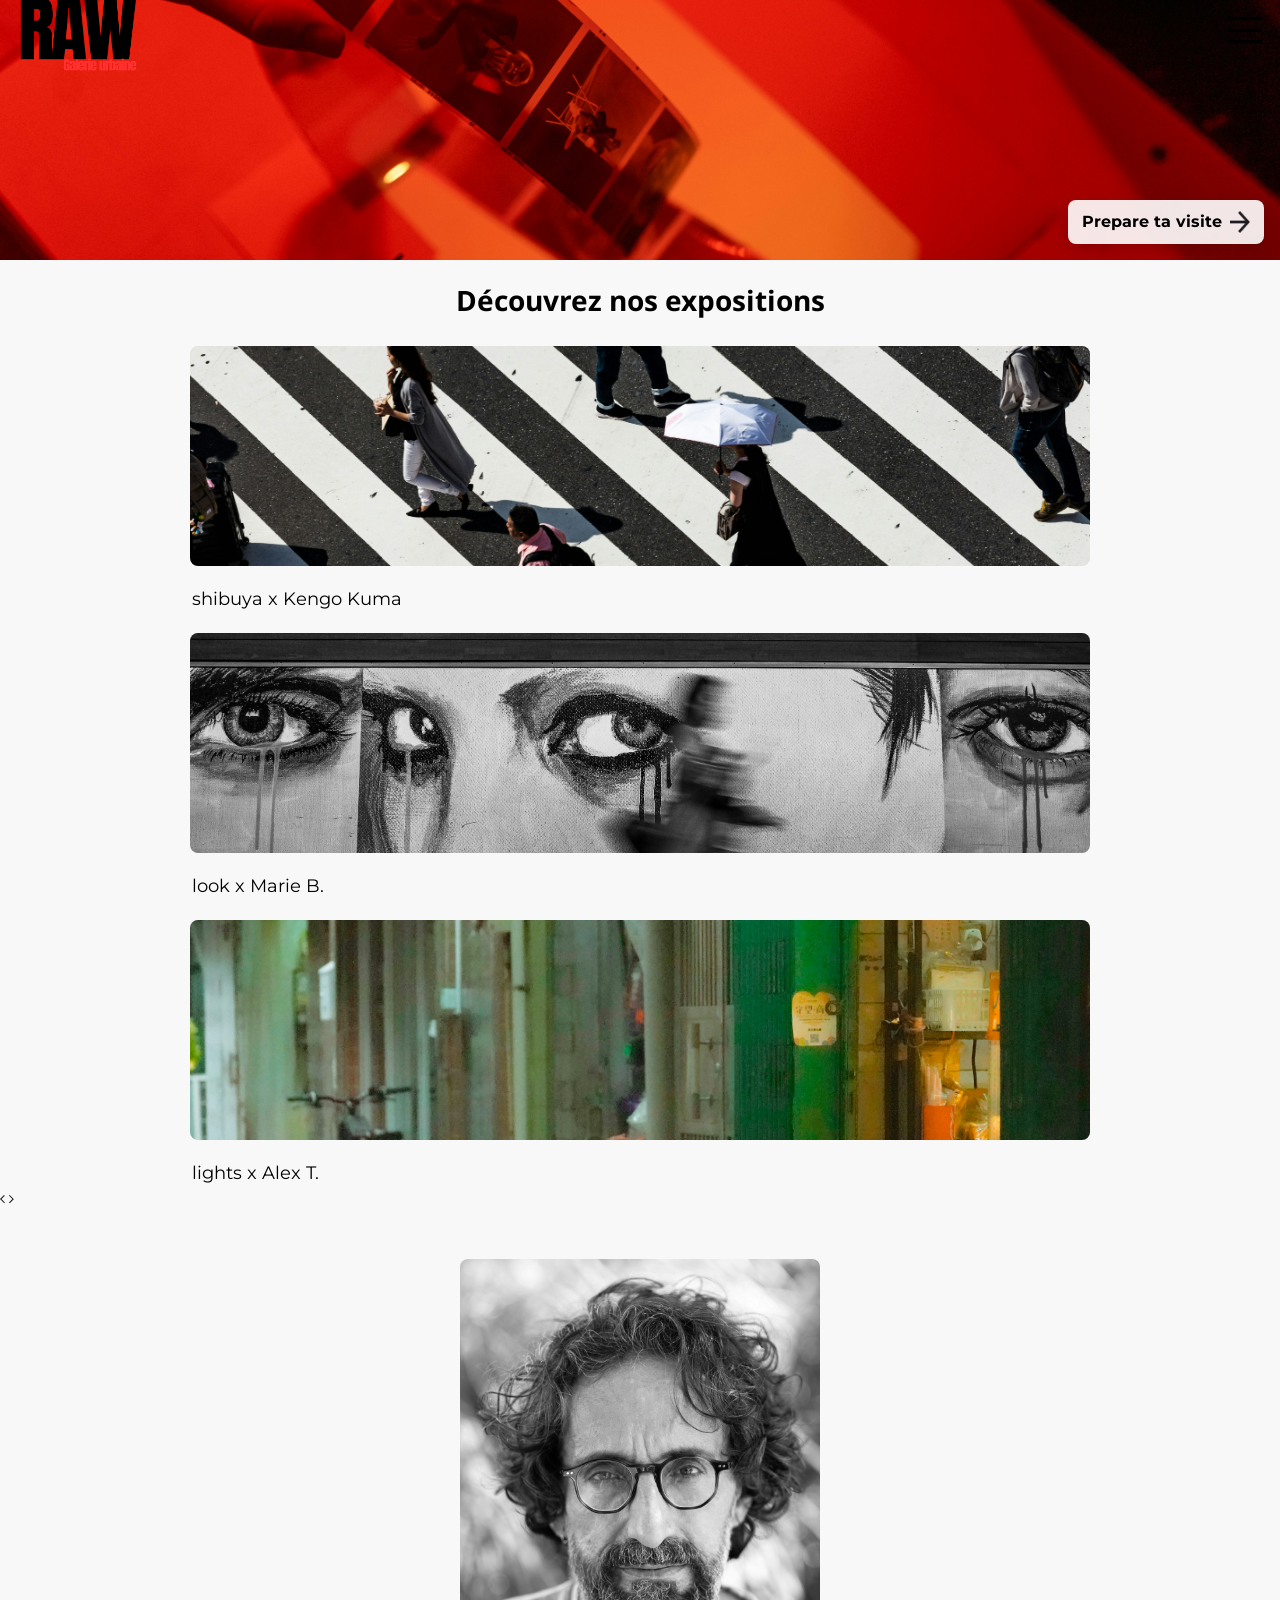
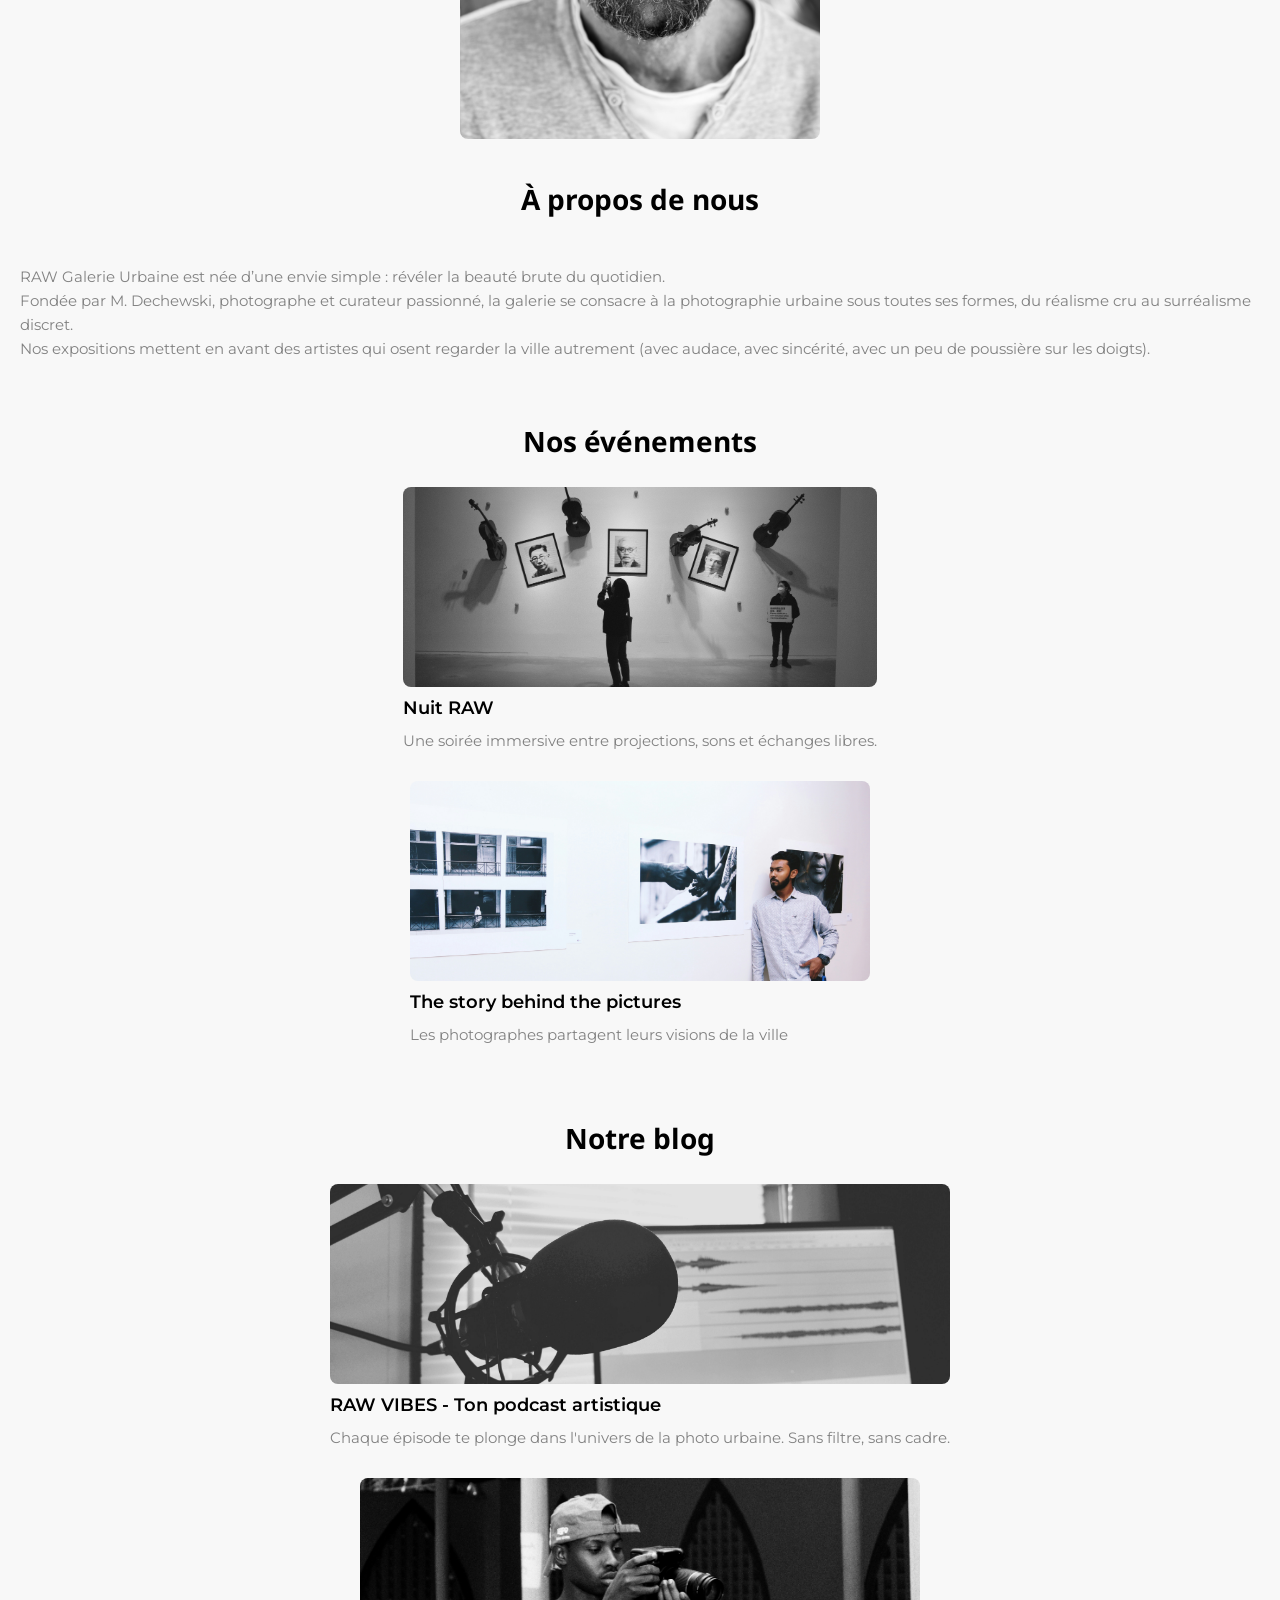
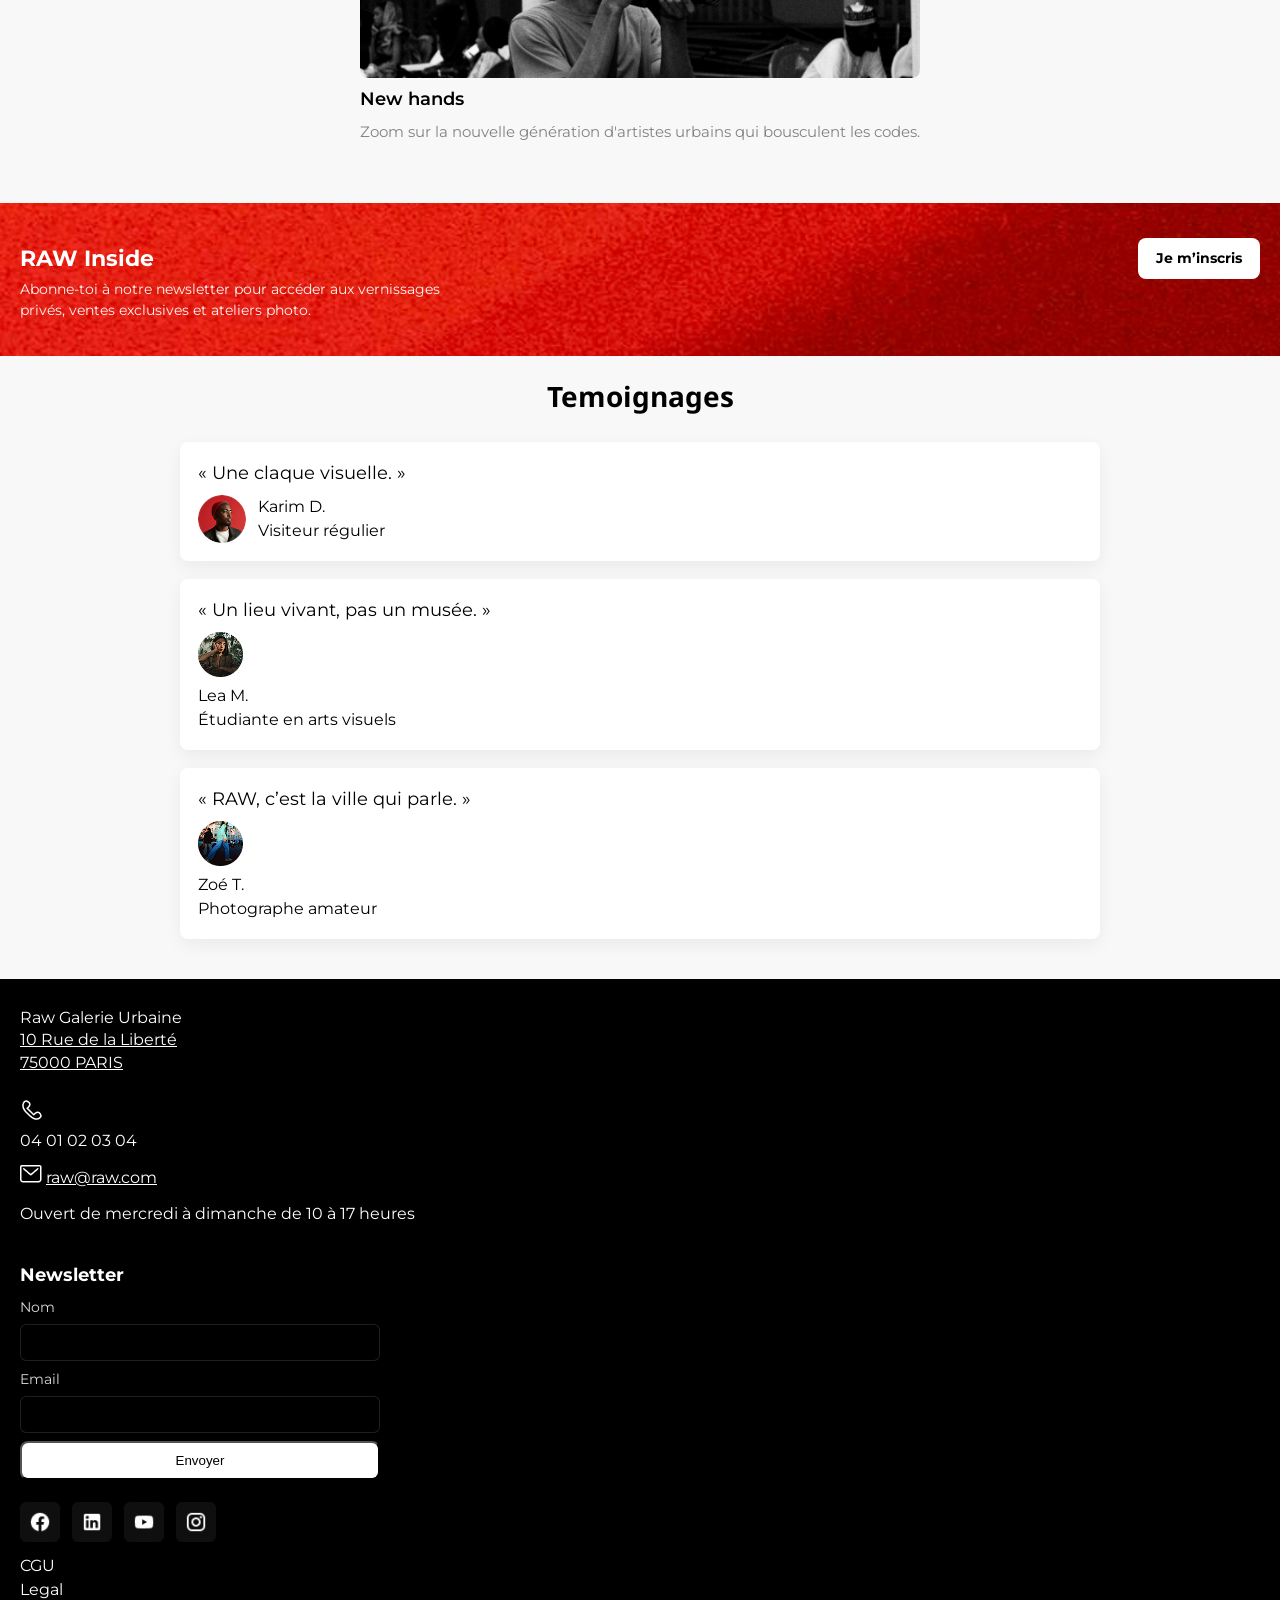
==== commit 3fc54b6d: "Add files via upload" ====
--- a/index.html
+++ b/index.html
@@ -48,10 +48,31 @@
 
 
   <body>
+
+    
+    <section class="desktop responsive-wrapper"> 
+
+      <header class="mobile-header">
+        <input type="checkbox" id="menu-toggle" class="visually-hidden">
+        <img class="group" src="images/Raw.png" alt="Logo RAW Galerie Urbaine" />
+        <label for="menu-toggle" class="hamburger" aria-label="Menu de navigation">
+          <span></span>
+          <span></span>
+          <span></span>
+        </label>
+        <nav class="main-menu">
+            <a href="#apropos">À propos</a>
+            <a href="#expo">Expositions</a>
+            <a href="#evenements">Evénements</a>
+            <a href="#contact" class="primary-button"><div class="button-text">Contact</div></a>
+        </nav>
+      </header>
+
     <section class="desktop">
 
       <div class="navigation">
         <img class="group" src="images/Raw.png" alt="Logo RAW Galerie Urbaine" />
+        
         <nav class="items" aria-label="Menu principal">
           <a href="#apropos" class="text-wrapper-7">À propos</a>
           <a href="#expo" class="text-wrapper-7">Expositions</a>
@@ -70,42 +91,43 @@
           <div class="arrow-forward"><img class="icon-6" src="images/fleche.png" alt="" /></div>
         </a>
       </div>
-        <h2 class="text-wrapper-23">Découvrez nos expositions</h2>
-
-      <div class="expo" id="expo">
-        <div class="frame-wrapper">
-      
-          <div class="frame-2">
-            <div class="square">
-              <div class="image-2"></div>
-              <div class="textsq"><h3 class="text-wrapper-22">SHINJUKU x Ryoji Iwata</h3></div>
-            </div>
-            <div class="square-2">
-              <div class="image-3"></div>
-              <div class="textsq"><h3 class="text-wrapper-22">Underground x Enzo Rossi</h3></div>
-            </div>
-            <div class="square-3">
-              <div class="image-4"></div>
-              <div class="textsq-2"><h3 class="text-wrapper-22">Argentique x KAP</h3></div>
-            </div>
-          </div>
-        </div>
-      </div> <div class="frame-3">
-        <div class="square-4">
-          <div class="image-5"></div>
-          <div class="textsq-3"><h3 class="text-wrapper-22">games x Ryoji Iwata</h3></div>
-        </div>
-        <div class="square-2">
-          <div class="image-6"></div>
-          <div class="textsq"><h3 class="text-wrapper-22">Abbigliamento x Enzo Rossi</h3></div>
-        </div>
-        <div class="square-3">
-          <div class="image-7"></div>
-          <div class="textsq-4"><h3 class="text-wrapper-24">railways x KAP</h3></div>
-        </div>
-      </div>
-
-      <div class="apropos" id="apropos">
+    <h2 class="text-wrapper-23">Découvrez nos expositions</h2>
+<div class="expo" id="expo">
+    
+    <input type="checkbox" id="frame-toggle" class="visually-hidden">
+
+    <div class="frame-2">
+        <div class="square snap-item">
+            <div class="image-2"></div>
+            <div class="textsq"><h3 class="text-wrapper-22">shibuya x Kengo Kuma</h3></div>
+            </div>
+        <div class="square-2 snap-item">
+            <div class="image-3"></div>
+            <div class="textsq-2"><h3 class="text-wrapper-22">look x Marie B.</h3></div>
+            </div>
+        <div class="square-3 snap-item">
+            <div class="image-4"></div>
+            <div class="textsq-3"><h3 class="text-wrapper-22">lights x Alex T.</h3></div>
+            </div>
+    </div>
+    
+    <div class="frame-3">
+        <div class="square-4 snap-item"><img class="expo-img" src="images/chess.jpg" alt="Photographie de rue avec un jeu d'échecs" loading="lazy" /> <div class="textsq-3"><h3 class="text-wrapper-22">games x Ryoji Iwata</h3></div></div>
+        <div class="square-2 snap-item"><img class="expo-img" src="images/clothes.jpg" alt="Photographie d'un étal de vêtements" loading="lazy" /> <div class="textsq-2"><h3 class="text-wrapper-22">Abbigliamento x Enzo Rossi</h3></div></div>
+        <div class="square-3 snap-item"><img class="expo-img" src="images/railway.jpg" alt="Photographie de voies ferrées en ville" loading="lazy" /> <div class="textsq-4"><h3 class="text-wrapper-24">railways x KAP</h3></div></div>
+    </div>
+
+    <div class="nav-control-wrapper">
+        <label for="frame-toggle" class="nav-arrow left-arrow" aria-label="Afficher les expositions précédentes">
+            <img src="images/fleche-gauche.png" alt="Flèche gauche" />
+        </label>
+        <label for="frame-toggle" class="nav-arrow right-arrow" aria-label="Afficher les expositions suivantes">
+            <img src="images/fleche-droite.png" alt="Flèche droite" />
+        </label>
+    </div>
+    
+</div>
+<div class="apropos" id="apropos">
         <div class="image">
           <div class="media-content">
             <img class="crossline" src="images/crossline-2.svg" alt="" loading="lazy" />
@@ -169,17 +191,19 @@
       </div>
       
       <div class="banred">
-        <img class="fond-rouge" src="images/barre.jpg" alt="Fond décoratif rouge" loading="lazy" />
-        <div class="text-wrapper-13">RAW Inside</div>
-        <div class="buttons">
-          <a href="#contact" class="div-wrapper">
-            <div class="text-wrapper-14">Je m’inscris</div>
-          </a>
-        </div>
-        <p class="text-wrapper-15">
-          Abonne-toi à notre newsletter pour accéder aux vernissages privés, ventes exclusives et ateliers photo.
-        </p>
-      </div>
+       <div class="title-row">
+    <div class="text-wrapper-13">RAW Inside</div>
+    <div class="buttons">
+      <a href="#contact" class="div-wrapper">
+        <div class="text-wrapper-14">Je m’inscris</div>
+      </a>
+    </div>
+  </div>
+  
+  <p class="text-wrapper-15">
+    Abonne-toi à notre newsletter pour accéder aux vernissages <br /> privés, ventes exclusives et ateliers photo.
+  </p>
+</div>
 
       <h2 class="text-wrapper">Temoignages</h2>
       <div class="cards">
@@ -215,71 +239,66 @@
         </div>
       </div>
 
-      <footer class="navigation-footer">
-        <p class="raw-galerie-urbaine">Raw Galerie Urbaine<br /> 
-          <a href="https://www.google.com/maps/search/?api=1&query=10+Rue+de+la+Libert%C3%A9+75000+PARIS" target="_blank" rel="noopener noreferrer">
-          10 Rue de la Liberté<br />75000 PARIS</p>
-          </a>
+     <footer class="navigation-footer">
+  
+  <p class="raw-galerie-urbaine">Raw Galerie Urbaine<br /> 
+    <a href="https://www.google.com/maps/search/?api=1&query=10+Rue+de+la+Libert%C3%A9+75000+PARIS" target="_blank" rel="noopener noreferrer">
+    10 Rue de la Liberté<br />75000 PARIS
+    </a>
+  </p>
+  
+  <img class="divider" src="images/image.svg" alt="" loading="lazy" />
+
+  <div class="contact-item tel-row"> 
+    <img src="images/telephone.png" alt="icône de téléphone" loading="lazy" />
+    <p class="text-wrapper-10">04 01 02 03 04</p>
+  </div>
+  
+  <div class="contact-item mail-row">
+    <img src="images/mail.png" alt="icône de mail" loading="lazy" />
+    <a href="mailto:raw@raw.com" class="text-wrapper-11">raw@raw.com</a>
+  </div>
+  
+  <p class="text-wrapper-12">Ouvert de mercredi à dimanche de 10 à 17 heures</p>
+
+  <img class="divider-2" src="images/divider.svg" alt="" loading="lazy" />
+
+  <div class="footer-form-container" id="contact">
+    <form action="#" method="POST" aria-label="Formulaire d'inscription à la newsletter">
+      <h3>Newsletter</h3>
+      <div class="form-group">
+        <label for="name">Nom</label>
+        <input type="text" id="name" name="name" required>
+      </div>
+      <div class="form-group">
+        <label for="email">Email</label>
+        <input type="email" id="email" name="email" required>
+      </div>
+      <button type="submit" class="form-submit-button">Envoyer</button>
+    </form>
+  </div>
+  
   <div class="social-icons">
-          <a href="https://www.facebook.com/" target="_blank" rel="noopener noreferrer" aria-label="Lien vers notre page Facebook">
-            <div class="buttons-icon">
-              <div class="icon"><img class="icon-2" src="images/facebook.png" alt="" /></div>
-            </div>
-          </a>
-
-          <a href="https://www.linkedin.com/" target="_blank" rel="noopener noreferrer" aria-label="Lien vers notre page LinkedIn">
-            <div class="buttons-icon">
-              <div class="icon"><img class="icon-3" src="images/linkedin.png" alt="" /></div>
-            </div>
-          </a>
-
-          <a href="https://www.youtube.com/" target="_blank" rel="noopener noreferrer" aria-label="Lien vers notre chaîne YouTube">
-            <div class="buttons-icon">
-              <div class="icon"><img class="icon-4" src="images/youtube.png" alt="" /></div>
-            </div>
-          </a>
-
-          <a href="https://www.instagram.com/" target="_blank" rel="noopener noreferrer" aria-label="Lien vers notre page Instagram">
-            <div class="buttons-icon">
-              <div class="icon"><img class="icon-5" src="images/instagram.png" alt="" /></div>
-            </div>
-          </a>
-
-        </div>
-        <img class="divider" src="images/image.svg" alt="" loading="lazy" />
-        <img class="divider-2" src="images/divider.svg" alt="" loading="lazy" />
-        <div class="text-wrapper-8">CGU</div>
-        <div class="text-wrapper-9">Legal</div>
-        <img class="si-phone" src="images/telephone.png" alt="icône de téléphone" loading="lazy" />
-        <div class="group-wrapper">
-          <div class="group-2">
-            <img class="si-phone-2" src="images/si-phone.svg" alt="" loading="lazy" />
-            <p class="text-wrapper-10">04 01 02 03 04</p>
-          </div>
-        </div>
-        <img class="v" src="images/mail.png" alt="icône de mail" loading="lazy" />
-        <div class="group-3">
-          <div class="text-wrapper-11">raw@raw.com</div>
-          <a href="mailto:raw@raw.com" target="_blank" rel="noopener noreferrer"><img class="v-2" src="images/v.svg" alt="" loading="lazy" /></a>
-          </div>
-        <img class="text-on-a-path" src="images/text-on-a-path.svg" alt="" loading="lazy" />
-        <p class="text-wrapper-12">Ouvert de mercredi à dimanche de 10 à 17 heures</p>
-        
-        <div class="footer-form-container" id="contact">
-          <form action="#" method="POST" aria-label="Formulaire d'inscription à la newsletter">
-            <h3>Newsletter</h3>
-            <div class="form-group">
-              <label for="name">Nom</label>
-              <input type="text" id="name" name="name" required>
-            </div>
-            <div class="form-group">
-              <label for="email">Email</label>
-              <input type="email" id="email" name="email" required>
-            </div>
-            <button type="submit" class="form-submit-button">Envoyer</button>
-          </form>
-        </div>
-      </footer> 
+    <a href="https://www.facebook.com/" target="_blank" rel="noopener noreferrer" aria-label="Lien vers notre page Facebook">
+      <div class="buttons-icon"><img class="icon-2" src="images/facebook.png" alt="" /></div>
+    </a>
+    <a href="https://www.linkedin.com/" target="_blank" rel="noopener noreferrer" aria-label="Lien vers notre page LinkedIn">
+      <div class="buttons-icon"><img class="icon-3" src="images/linkedin.png" alt="" /></div>
+    </a>
+    <a href="https://www.youtube.com/" target="_blank" rel="noopener noreferrer" aria-label="Lien vers notre chaîne YouTube">
+      <div class="buttons-icon"><img class="icon-4" src="images/youtube.png" alt="" /></div>
+    </a>
+    <a href="https://www.instagram.com/" target="_blank" rel="noopener noreferrer" aria-label="Lien vers notre page Instagram">
+      <div class="buttons-icon"><img class="icon-5" src="images/instagram.png" alt="" /></div>
+    </a>
+  </div>
+  
+  <div class="footer-legal-row">
+    <div class="text-wrapper-8">CGU</div>
+    <div class="text-wrapper-9">Legal</div>
+  </div>
+
+</footer>
     </section> 
   </body>
 </html>
--- a/css.css
+++ b/css.css
@@ -1,1486 +1,876 @@
-html {
-  scroll-behavior: smooth;
-}
-
-.desktop {
-  background-color: #ffffff;
-  width: 100%;
-  min-width: 1440px;
-  position: relative;
-}
-
-/* CORRECTION 13 : Le conteneur du menu de navigation (Navigation sur fond transparent/image)
-   Nous le remettons en position relative pour qu'il soit le premier élément en flux normal */
-.desktop .navigation {
+/* ============================
+   RAW Galerie Urbaine — CSS
+   Mobile-first / Desktop in @media
+   Reescrito y limpiado
+   ============================ */
+
+/* ========== Variables & Reset ========== */
+:root{
+  --black: #000;
+  --white: #fff;
+  --red: #c92a2a;
+  --grey: #828282;
+  --bg: #f8f8f8;
+  --max-content-width: 1348px;
+  --gap: 24px;
+  --radius: 8px;
+  --ff-sans: "Montserrat", "Helvetica", sans-serif;
+  --ff-heading: "Noto Sans Javanese", "Helvetica", sans-serif;
+}
+
+*{box-sizing:border-box;margin:0;padding:0}
+html{scroll-behavior:smooth}
+body{
+  font-family: var(--ff-sans);
+  color: var(--black);
+  background: var(--bg);
+  line-height:1.5;
+  -webkit-font-smoothing:antialiased;
+  -moz-osx-font-smoothing:grayscale;
+}
+
+/* Accessible helper */
+.visually-hidden{
+  position:absolute!important;
+  width:1px;height:1px;padding:0;margin:-1px;overflow:hidden;clip:rect(0 0 0 0);white-space:nowrap;border:0;
+}
+
+/* ========== Global container ========== */
+/* wrapper .desktop used in HTML; keep as main page wrapper */
+.desktop{
+  width:100%;
+  min-width:0;
+  overflow-x:hidden;
+  margin:0 auto;
+}
+
+/* Utility containers to center content */
+.container{
+  width:100%;
+  padding:0 20px;
+  margin:0 auto;
+  max-width: calc(var(--max-content-width) + 24px); /* room for gutters on desktop */
+}
+
+/* ========== MOBILE HEADER (hamburger) ========== */
+.mobile-header{
+  position: fixed;
   top: 0;
-  height: 164px;
-  display: flex;
-  justify-content: space-between;
-  position: relative; /* Changement de absolute à relative */
-  width: 100%;
   left: 0;
-  margin-bottom: 0; /* Pas de marge après, le banner commencera en dessous */
-}
-
-/* Texte du logo (sur fond sombre / image) */
-.desktop .text-wrapper-4 {
+  right: 0;
+  height: 60px;
+  padding: 14px 18px;
   display: flex;
   align-items: center;
-  justify-content: center;
-  margin-top: 67px;
-  width: 95px;
-  height: 30px;
-  margin-left: 80px;
-  font-family: var(--body-text-font-family);
-  font-weight: var(--body-text-font-weight);
-  color: #ffffff; /* Texte blanc pour la navigation sur la bannière */
-  font-size: var(--body-text-font-size);
-  letter-spacing: var(--body-text-letter-spacing);
-  line-height: var(--body-text-line-height);
-  white-space: nowrap;
-  font-style: var(--body-text-font-style);
-}
-
-.desktop .items {
-  margin-top: 56px;
-  width: auto;
-  height: 52px;
+  justify-content: space-between;
+  background: transparent;
+  z-index: 200;
+}
+
+/* logo */
+.mobile-header .group{
+  width: 120px;
+  height: auto;
+  display: block;
+  filter: none; /* s'ajuste selon ton logo */
+}
+
+/* Hamburger */
+#menu-toggle{position:absolute;left:-9999px}
+.hamburger{
+  width:34px;height:26px; /* S'assurer d'une taille suffisante */
+  display:flex; /* Important */
+  flex-direction:column;
+  justify-content:space-between;
+  cursor:pointer;
+  z-index:121;
+}
+.hamburger span{
+  display: block; /* S'assurer que les lignes sont des blocs */
+  width:100%;
+  height: 3px; /* Épaisseur des lignes */
+  background: var(--black) !important; /* Forcer la couleur noire par défaut sur le header blanc */
+  transition: transform .3s ease, opacity .3s ease;
+}
+/* Overlay slide menu */
+.main-menu{
+  position:fixed;
+  top:0;right:0;
+  height:100vh;
+  width:80%;
+  max-width:360px;
+  background:var(--white);
+  display:flex;
+  flex-direction:column;
+  justify-content:center;
+  align-items:center;
+  gap:24px;
+  transform:translateX(100%);
+  transition:transform .35s ease;
+  z-index:119;
+  padding:40px 24px;
+}
+.main-menu a{ color: var(--black); text-decoration:none; font-size:20px; }
+.main-menu .primary-button{ background:var(--red); color:var(--white); padding:10px 18px; border-radius:8px; }
+
+/* toggle behaviour - when checked open menu and animate hamburger */
+#menu-toggle:checked ~ .main-menu{ transform:translateX(0); }
+#menu-toggle:checked + .hamburger span{ background:var(--black); }
+#menu-toggle:checked + .hamburger span:nth-child(1){ transform: translateY(11px) rotate(45deg); }
+#menu-toggle:checked + .hamburger span:nth-child(2){ opacity:0; transform: scale(0.9); }
+#menu-toggle:checked + .hamburger span:nth-child(3){ transform: translateY(-11px) rotate(-45deg); }
+
+/* When menu shown, make hamburger lines dark for contrast on white menu */
+#menu-toggle:not(:checked) + .hamburger span{ background:var(--white); }
+
+/* ========== NAVIGATION DESKTOP (hidden on mobile) ========== */
+.navigation{
+  display:none; /* visible on desktop via media query */
+  align-items:center;
+  justify-content:space-between;
+  padding:24px 40px;
+  width:100%;
+  box-sizing:border-box;
+}
+
+/* items */
+.items{ display:flex; gap:32px; align-items:center; }
+.items a.text-wrapper-7{ text-decoration:none; color:var(--black); font-weight:500; font-size:18px; }
+.items a.button{ display:inline-flex; align-items:center; justify-content:center; padding:12px 18px; background:var(--black); color:var(--white); border-radius:8px; text-decoration:none; }
+
+/* ========== BANNER / HERO ========== */
+.banner{
+  width:100%;
+  position:relative;
+  height:260px; /* mobile height */
+  margin-top:0;
+  overflow:hidden;
+  display:block;
+}
+.banner .rectangle{
+  width:100%;
+  height:100%;
+  object-fit:cover;
+  display:block;
+}
+
+/* visit-button */
+.group-5{
+  position:absolute;
+  right:16px;
+  bottom:16px;
+  background: rgba(255,255,255,.9);
+  padding:10px 14px;
+  border-radius:8px;
+  display:inline-flex;
+  align-items:center;
+  gap:8px;
+  text-decoration:none;
+  color:var(--black);
+  box-shadow:0 6px 18px rgba(0,0,0,.15);
+}
+.group-5 .text-wrapper-16{ font-weight:700; font-size:16px; color:var(--black) }
+.group-5 .arrow-forward img{ width:20px; height:auto; display:block }
+
+/* ========== H2 TITLES (shared) ========== */
+h2[class^="text-wrapper"], h2.text-wrapper-23, h2.text-wrapper-17, h2.text-wrapper-18, h2.text-wrapper-21{
+  text-align:center;
+  font-family:var(--ff-heading);
+  font-size:28px;
+  font-weight:700;
+  margin:28px 0 16px;
+  padding:0 20px;
+  color:var(--black);
+}
+
+/* Small H3s in lists */
+.text-wrapper-22{ font-size:18px; font-weight:400; margin-top:8px; color:var(--black) }
+
+/* ========== EXPO (grid mobile: column) ========== */
+.expo .expo-img { 
+    width: 100% !important;
+    height: 220px !important; /* ⬅️ Essentiel : Hauteur fixe pour l'image */
+    object-fit: cover !important; /* Assure que l'image remplit le cadre sans déformation excessive */
+    display: block !important;
+    border-radius: 8px !important;
+  }
+.frame-wrapper, .frame-2, .frame-3{
+  display:flex;
+  flex-direction:column;
+  gap:20px;
+  align-items:center;
+  width:100%;
+  padding:0 20px;
+}
+.frame-3 {
+    display: none; /* Masqué par défaut (mobile-first) */
+}
+/* squares / cards responsive */
+.square, .square-2, .square-3, .square-4{
+  width:100%;
+  max-width:900px;
+  display:flex;
+  flex-direction:column;
+  gap:12px;
+  align-items:flex-start;
+}
+.image-2, .image-3, .image-4, .image-5, .image-6, .image-7{
+  width:100%;
+  height:220px;
+  border-radius:8px;
+  background-size:cover;
+  background-position:center;
+  background-repeat:no-repeat;
+  display:block;
+}
+
+/* Example background images already set inline in original file */
+.image-2{ background-image:url("images/shibuya.jpg"); }
+.image-3{ background-image:url("images/look.jpg"); }
+.image-4{ background-image:url("images/lights.jpg"); }
+.image-5{ background-image:url("images/chess.jpg"); }
+.image-6{ background-image:url("images/clothes.jpg"); }
+.image-7{ background-image:url("images/railway.jpg"); }
+
+/* text container under images */
+.textsq, .textsq-2, .textsq-3, .textsq-4{
+  width:100%;
+  padding:0 2px;
+}
+
+/* ========== A PROPOS (about) ========== */
+.apropos{
+  width:100%;
+  padding:24px 20px;
+  display:flex;
+  flex-direction:column;
+  gap:20px;
+  align-items:center;
+  background:transparent;
+}
+.apropos .image{
+  width:100%;
+  max-width:360px;
+  height:auto;
+  display:block;
+  position:relative;
+}
+.apropos .owner{
+  width:100%;
+  height:auto;
+  border-radius:8px;
+  display:block;
+  object-fit:cover;
+}
+
+/* text block */
+.RAW-galerie-urbaine{ font-size:15px; color:var(--grey); line-height:1.6; text-align:left; }
+
+/* ========== EVENEMENTS / BLOG ========== */
+.evenements, .blog{
+  width:100%;
+  padding:16px 0 28px;
+}
+.evenements-2, .blog-2{
+  display:flex;
+  flex-direction:column;
+  gap:20px;
+  padding:0 20px;
+  align-items:center;
+}
+.sq img, .img-2, .pexels, .pexels-tommyclopez{ width:100%; border-radius:8px; height:200px; object-fit:cover; display:block; }
+
+/* copy containers */
+.copy, .copy-2{ width:100%; padding:8px 0; }
+.text-wrapper-19{ font-size:18px; font-weight:600; margin-bottom:8px; }
+.une-soir-e-immersive, .text-wrapper-20, .chaque-pisode-te, .zoom-sur-la-nouvelle{ font-size:15px; color:var(--grey) }
+
+/* ========== BANRED (red band) ========== */
+.banred{
+  width:100%; /* Limiter la largeur du bloc à 90% */
+  max-width: none;
+  margin:24px auto; /* Centrer le bloc */
+  padding:35px 20px;
+  color:var(--white);
+  display:flex;
+  flex-direction:column;
+  align-items:flex-start;
+  gap:0px;
+  border-radius: 0;
+  
+  /* AJUSTEMENT AVEC LA NOUVELLE IMAGE DÉCOUPÉE */
+  background-image: url(images/barre.jpg); /* ⬅️ Utiliser la nouvelle image */
+  background-size: cover; /* ⬅️ Remplir le conteneur réduit sans déformer */
+  background-position: center; 
+  background-repeat: no-repeat;
+  background-color: var(--red); /* Base rouge essentielle */
   position: relative;
-  margin-right: 80px;
-  display: inline-flex;
-  align-items: center;
-  justify-content: flex-end;
-  gap: 40px;
-}
-.desktop .items a.text-wrapper-7 {
-  text-decoration: none; 
-  transition: opacity 0.2s ease-in-out; 
-}
-
-
-.desktop .items a.text-wrapper-7:hover {
-  opacity: 0.6; 
-}
-
-
-.desktop .items a.button {
-  text-decoration: none; 
-  display: inline-flex; 
-  align-items: center;
-  justify-content: center;
-  
-  transition: background-color 0.2s ease-in-out, transform 0.2s ease-in-out, box-shadow 0.2s ease-in-out;
-}
-
-
-.desktop .items a.button:hover {
-  background-color: #333; 
-  transform: translateY(-2px); 
-  box-shadow: 0 4px 8px rgba(0,0,0,0.2); 
-}
-
-.desktop .text-wrapper-5 {
-  position: relative;
-  display: flex;
-  align-items: center;
-  justify-content: center;
-  width: fit-content;
-  font-family: var(--body-text-font-family);
-  font-weight: var(--body-text-font-weight);
-  color: #ffffff;
-  font-size: var(--body-text-font-size);
-  letter-spacing: var(--body-text-letter-spacing);
-  line-height: var(--body-text-line-height);
-  white-space: nowrap;
-  font-style: var(--body-text-font-style);
-}
-
-.desktop .button {
-  all: unset;
-  box-sizing: border-box;
-  display: inline-flex;
-  align-items: center;
-  justify-content: center;
-  gap: 8px;
-  padding: 14px 24px;
-  position: relative;
-  flex: 0 0 auto;
-  background-color: #000000;
-  border-radius: 8px;
-  box-shadow: var(--button-shadow);
-  border: 1px solid #ffffff
-}
-
-.desktop .text-wrapper-6 {
-  position: relative;
-  display: flex;
-  align-items: center;
-  justify-content: center;
-  width: fit-content;
-  margin-top: -1.00px;
-  font-family: var(--small-text-font-family);
-  font-weight: var(--small-text-font-weight);
-  color: #ffffff;
-  font-size: var(--small-text-font-size);
-  letter-spacing: var(--small-text-letter-spacing);
-  line-height: var(--small-text-line-height);
-  white-space: nowrap;
-  font-style: var(--small-text-font-style);
-}
-
-
-.desktop .button-wrapper {
-  position: absolute;
-  top: 56px;
-  right: 80px;
-  display: inline-flex;
-  align-items: center;
-  justify-content: flex-end;
-  gap: var(--variable-collection-spacing-m);
-}
-
-.desktop .button-2 {
-  position: relative;
-  width: 99px;
-  height: 52px;
-  background-color: #000000;
-  border-radius: 8px;
-  box-shadow: var(--button-shadow);
-}
-
-/* CORRECTION 14 : Ajustement pour le second menu (Navigation noire sur fond blanc)
-   Si vous n'avez qu'un seul menu dans votre HTML, vous pouvez supprimer ce bloc */
-.desktop .navigation-3 {
-  top: 0;
-  height: 164px;
-  display: flex;
-  justify-content: space-between;
-  background-color: #ffffff;
-  position: relative; /* Changé de absolute à relative */
-  width: 100%;
-  left: 0;
-}
-
-.desktop .group {
-  margin-top: 6px;
-  width: 231px;
-  height: 158px;
-  margin-left: 39px;
-}
-
-.desktop .items-2 {
-  margin-top: 56px;
-  width: 593px;
-  height: 52px;
-  position: relative;
-  margin-right: 80px;
-  display: inline-flex;
-  align-items: center;
-  justify-content: flex-end;
-  gap: var(--variable-collection-spacing-m);
-}
-
-.desktop .text-wrapper-7 {
-  position: relative;
-  display: flex;
-  align-items: center;
-  justify-content: center;
-  width: fit-content;
-  font-family: "Montserrat-Medium", Helvetica;
-  font-weight: 500;
-  color: #000000;
-  font-size: 20px;
-  letter-spacing: 0;
-  line-height: 30px;
-  white-space: nowrap;
-}
-
-/* CORRECTION 8 : Réparation du Banner */
-.desktop .banner {
-  position: relative;
-  top: auto;
-  left: 36px;
-  width: 1348px;
-  height: 747px;
-  margin-top: 50px;
-}
-
-/* ... (Le reste des styles du banner et des sections est conservé) ... */
-
-
-/* CORRECTION 7 : Retrait de la position absolue sur les sections principales */
-.desktop .apropos {
-  position: relative; 
-  top: auto;
-  left: 58px;
-  width: 1299px;
-  height: 618px;
-  margin-top: 50px; 
-}
-
-
-/* CORRECTION 7 (Suite) : Retrait de la position absolue sur les sections principales */
-.desktop .evenements {
-  position: relative; 
-  top: auto;
-  left: calc(50.00% - 659px); 
-  width: 1284px;
-  height: 691px;
-  margin-top: 50px;
-}
-
-/* CORRECTION 3: Cible H2 pour le titre "Nos événements" */
-h2.text-wrapper-18 {
-  margin-top: 0; 
-  margin-bottom: 20px;
-  margin-left: 0; 
-  width: 624px;
-  font-family: "Noto Sans Javanese-Bold", Helvetica;
+}
+.banred .title-row {
+    display: flex;
+    width: 100%;
+    justify-content: space-between;
+    align-items: center;
+    margin-bottom: 0; /* ⬅️ MODIFICATION : Retirer l'espace après le titre */
+}
+.banred .text-wrapper-13{ font-size:22px; font-weight:700; text-align:left; }
+.banred .text-wrapper-15{ font-size:14px; text-align:left; max-width:900px; color:rgba(255,255,255,.95); }
+.banred .div-wrapper{ background:var(--white); color:var(--black); padding:10px 18px; border-radius:8px;text-decoration: none;display: inline-block; }
+.banred .div-wrapper .text-wrapper-14 {
+  color: var(--black); /* Force le texte du bouton à être noir */
   font-weight: 700;
-  color: #000000;
-  font-size: 48px;
-  letter-spacing: -0.96px;
-  line-height: normal;
-}
-
-/* CORRECTION 9 : Réparation du conteneur des événements (frame en flux normal) */
-.desktop .evenements-2 {
-  display: flex;
-  width: 1280px;
-  height: 610px;
-  align-items: center;
-  gap: 31px;
-  position: relative; 
-  top: auto; 
-  left: auto;
-}
-
-h2.text-wrapper-21 {
-  /* Retrait de position: absolute si elle était dans le code */
-  position:relative; 
-  margin-top: 0; 
-  margin-bottom: 20px;
-  margin-left: 16px; 
-  width: 624px;
-  font-family: "Noto Sans Javanese-Bold", Helvetica;
-  font-weight: 700;
-  color: #000000;
-  font-size: 48px;
-  letter-spacing: -0.96px;
-  line-height: normal;
-}
-/* CORRECTION 7 (Suite) : Retrait de la position absolue sur les sections principales */
-.desktop .blog {
-  position: relative; 
-  top: auto;
-  left: 55px;
-  width: 1282px;
-  /* La hauteur est maintenant dynamique et sera définie par le contenu */
-  height: auto; 
-  margin-top: 50px;
-}
-
-/* CORRECTION 15 : Réparation du titre du blog */
-
-
-/* CORRECTION 10 : Réparation du conteneur du blog (frame en flux normal) */
-.desktop .blog-2 {
-  display: flex;
-  width: 1280px;
-  height: 610px;
-  align-items: center;
-  gap: 31px;
-  position: relative; 
-  top: auto; 
-  left: auto;
-}
-
-
-/* CORRECTION 7 (Suite) : Retrait de la position absolue sur les sections principales */
-.desktop .expo {
-  position: relative;
-  top: auto;
-  left: calc(50.00% - 680px);
-  width: 1382px;
-  /* La hauteur est maintenant dynamique et sera définie par le contenu */
-  height: auto;
-  margin-top: 50px;
-  margin-bottom: 50px;
-}
-
-/* CORRECTION 11 : Réparation des conteneurs d'exposition (frame en flux normal) */
-.desktop .frame-wrapper {
-  position: relative; 
-  top: auto; 
-  left: 0;
-  width: 1380px;
-  height: 601px;
-  display: flex;
-  /* Ajout d'une marge pour que les deux lignes d'expositions ne se chevauchent pas
-     (le frame-wrapper englobe la première ligne d'expositions) */
-  margin-bottom: 50px; 
-}
-
-
-/* CORRECTION 12 : Réparation du second conteneur d'exposition (frame en flux normal) */
-.desktop .frame-3 {
-  display: flex;
-  width: 1380px;
-  height: 601px;
-  align-items: center;
-  gap: 32px;
-  position: relative; 
-  top: auto; 
-  left: 40px;
-  margin-top: 50px;
-}
-
-/* CORRECTION 5: Cible H2 pour le titre "Découvrez nos expositions" */
-h2.text-wrapper-23 {
-  /* Retire l'absolu du titre par rapport à .expo pour qu'il soit en flux normal */
-  position: relative; 
-  margin-bottom: 20px;
-  top: 0;
-  left: calc(50.00% - 349px);
-  width: 634px;
-  font-family: "Noto Sans Javanese-Bold", Helvetica;
-  font-weight: 700;
-  color: #000000;
-  font-size: 48px;
-  letter-spacing: -0.96px;
-  line-height: normal;
-}
-
-/* CORRECTION 6 : Retrait de la position absolue sur Banred (Barre Rouge) */
-.desktop .banred {
-  width: 1440px;
-  height: 236px;
-  background-color: #e6e6e6;
-  position: relative; 
-  margin-top: 50px; 
-}
-
-/* CORRECTION 1: Cible H2 pour "Temoignages" - Flux normal */
-h2.text-wrapper {
-  margin-top: 50px; 
-  margin-left: 72px; 
-  margin-bottom: 20px;
-  
-  width: 625px;
-  font-family: "Noto Sans Javanese-Bold", Helvetica;
-  font-weight: 700;
-  color: #000000;
-  font-size: 48px;
-  letter-spacing: -0.96px;
-  line-height: normal;
-}
-
-.desktop .cards {
-  display: flex;
-  width: 1280px;
-  align-items: stretch;
-  gap: var(--variable-collection-spacing-SM);
-  position: relative; 
-  top: auto; 
-  left: auto;
-  margin-left: 72px; 
-  margin-top: 25px; 
-  margin-bottom: 50px; 
-}
-
-
-.desktop .navigation-footer {
-  height: 264px;
-  background-color: #000000;
-  overflow: hidden;
-  position: relative; 
-  left: 0;
-  width: 100%;
-  z-index: 10;
-  margin-top: 0; 
-}
-
-/* ... (Le reste des styles du footer est conservé) ... */
-
-.desktop .raw-galerie-urbaine a {
-  color: inherit; 
-  text-decoration: none; 
-  transition: opacity 0.2s ease-in-out;
-}
-.desktop .raw-galerie-urbaine a:hover {
-  opacity: 0.7; 
-  text-decoration: underline; 
-}
-
-/* --- LE RESTE DU CODE CSS EST CONSERVÉ TEL QUEL SAUF CES BLOCS DE STYLES CORRIGÉS --- */
-
-/* CONSERVATION DE TOUS LES STYLES INTERNES NON LISTÉS CI-DESSUS */
-
-.desktop .customer-quote {
-  display: flex;
-  flex-direction: column;
-  width: 409px;
-  height: 236px;
-  align-items: flex-start;
-  gap: 88px;
-  padding: var(--variable-collection-spacing-SM);
-  position: relative;
-  margin-top: -1.00px;
-  margin-bottom: -1.00px;
-  margin-left: -1.00px;
-
-}
-
-.desktop .footer-form-container {
-  position: absolute;
-  top: 15px; 
-  right: 80px; 
-  width: 320px; 
-  color: #ffffff;
-  font-family: "Montserrat-Regular", Helvetica;
-}
-
-.desktop .footer-form-container h3 {
-  font-family: "Noto Sans Javanese-Bold", Helvetica;
-  font-weight: 700;
-  font-size: 24px;
-  color: #ffffff;
-  margin-top: 0;
-  margin-bottom: 5px;
-}
-
-.desktop .footer-form-container .form-group {
-  margin-bottom: 5px;
-  display: flex;
-  flex-direction: column;
-}
-
-.desktop .footer-form-container label {
-  margin-bottom: 5px;
-  font-weight: 400;
-  font-size: 14px;
-  color: #c0c0c0; 
-}
-
-.desktop .footer-form-container input[type="text"],
-.desktop .footer-form-container input[type="email"],
-.desktop .footer-form-container textarea {
-  width: 100%;
-  padding: 10px;
-  background-color: #333333; 
-  border: 1px solid #555555; 
-  border-radius: 4px;
-  color: #ffffff;
-  font-family: "Montserrat-Regular", Helvetica;
-  font-size: 16px;
-  box-sizing: border-box; 
-}
-
-.desktop .footer-form-container textarea {
-  resize: vertical; 
-}
-
-.desktop .footer-form-container .form-submit-button {
-  all: unset; 
-  box-sizing: border-box;
-  display: inline-flex;
-  align-items: center;
-  justify-content: center;
-  width: 100%; 
-  padding: 12px 24px;
-  background-color: #ffffff; 
-  color: #000000; 
-  font-family: "Montserrat-Medium", Helvetica;
-  font-weight: 500;
-  font-size: 16px;
-  border-radius: 8px;
-  cursor: pointer;
-  transition: background-color 0.2s ease-in-out, color 0.2s ease-in-out;
-}
-
-.desktop .footer-form-container .form-submit-button:hover {
-  background-color: #cccccc; 
-}
-.desktop .div {
-  position: relative;
-  width: fit-content;
-  margin-top: -0.50px;
-  font-family: "Montserrat-Medium", Helvetica;
-  font-weight: 500;
-  color: #000000;
-  font-size: 24px;
-  letter-spacing: 0;
-  line-height: 36px;
-  white-space: nowrap;
-}
-
-.desktop .avatar {
-  display: inline-flex;
-  align-items: center;
-  gap: 16px;
-  position: relative;
-  flex: 0 0 auto;
-  margin-bottom: -2.00px;
-}
-
-.desktop .img {
-  position: relative;
-  width: 45px;
-  height: 45px;
-  object-fit: cover;
-}
-
-.desktop .frame {
-  display: inline-flex;
-  flex-direction: column;
-  align-items: flex-start;
-  gap: 2px;
-  position: relative;
-  flex: 0 0 auto;
-}
-
-.desktop .text-wrapper-2 {
-  position: relative;
-  display: flex;
-  align-items: center;
-  justify-content: center;
-  width: fit-content;
-  margin-top: -1.00px;
-  font-family: "Noto Sans Javanese-Regular", Helvetica;
-  font-weight: 400;
-  color: #000000;
-  font-size: 16px;
-  letter-spacing: 0;
-  line-height: 24px;
-  white-space: nowrap;
-}
-
-.desktop .text-wrapper-3 {
-  position: relative;
-  display: flex;
-  align-items: center;
-  justify-content: center;
-  width: fit-content;
-  font-family: "Montserrat-Medium", Helvetica;
-  font-weight: 500;
-  color: #828282;
-  font-size: 16px;
-  letter-spacing: 0;
-  line-height: 24px;
-  white-space: nowrap;
-}
-
-.desktop .customer-quote-2 {
-  display: flex;
-  flex-direction: column;
-  width: 409px;
-  height: 236px;
-  align-items: flex-start;
-  gap: 88px;
-  padding: var(--variable-collection-spacing-SM);
-  position: relative;
-  margin-top: -1.00px;
-  margin-bottom: -1.00px;
-  margin-left: -1.00px;
-
-}
-
-.desktop .p {
-  position: relative;
-  align-self: stretch;
-  margin-top: -0.50px;
-  font-family: "Montserrat-Medium", Helvetica;
-  font-weight: 500;
-  color: #000000;
-  font-size: 24px;
-  letter-spacing: 0;
-  line-height: 36px;
-}
-
-.desktop .avatar-2 {
-  display: inline-flex;
-  align-items: center;
-  gap: 16px;
-  position: relative;
-  flex: 0 0 auto;
-}
-
-.desktop .customer-quote-3 {
-    display: flex;
-  flex-direction: column;
-  width: 409px;
-  height: 236px;
-  align-items: flex-start;
-  gap: 88px;
-  padding: var(--variable-collection-spacing-SM);
-  position: relative;
-  margin-top: -1.00px;
-  margin-bottom: -1.00px;
-  margin-left: -1.00px;
-
-}
-.desktop .text-wrapper-5 {
-  position: relative;
-  display: flex;
-  align-items: center;
-  justify-content: center;
-  width: fit-content;
-  font-family: var(--body-text-font-family);
-  font-weight: var(--body-text-font-weight);
-  color: #ffffff;
-  font-size: var(--body-text-font-size);
-  letter-spacing: var(--body-text-letter-spacing);
-  line-height: var(--body-text-line-height);
-  white-space: nowrap;
-  font-style: var(--body-text-font-style);
-}
-
-.desktop .button {
-  all: unset;
-  box-sizing: border-box;
-  display: inline-flex;
-  align-items: center;
-  justify-content: center;
-  gap: 8px;
-  padding: 14px 24px;
-  position: relative;
-  flex: 0 0 auto;
-  background-color: #000000;
-  border-radius: 8px;
-  box-shadow: var(--button-shadow);
-  border: 1px solid #ffffff
-}
-
-.desktop .text-wrapper-6 {
-  position: relative;
-  display: flex;
-  align-items: center;
-  justify-content: center;
-  width: fit-content;
-  margin-top: -1.00px;
-  font-family: var(--small-text-font-family);
-  font-weight: var(--small-text-font-weight);
-  color: #ffffff;
-  font-size: var(--small-text-font-size);
-  letter-spacing: var(--small-text-letter-spacing);
-  line-height: var(--small-text-line-height);
-  white-space: nowrap;
-  font-style: var(--small-text-font-style);
-}
-
-
-
-.desktop .button-wrapper {
-  position: absolute;
-  top: 56px;
-  right: 80px;
-  display: inline-flex;
-  align-items: center;
-  justify-content: flex-end;
-  gap: var(--variable-collection-spacing-m);
-}
-
-.desktop .button-2 {
-  position: relative;
-  width: 99px;
-  height: 52px;
-  background-color: #000000;
-  border-radius: 8px;
-  box-shadow: var(--button-shadow);
-}
-.desktop .group {
-  margin-top: 6px;
-  width: 231px;
-  height: 158px;
-  margin-left: 39px;
-}
-
-.desktop .items-2 {
-  margin-top: 56px;
-  width: 593px;
-  height: 52px;
-  position: relative;
-  margin-right: 80px;
-  display: inline-flex;
-  align-items: center;
-  justify-content: flex-end;
-  gap: var(--variable-collection-spacing-m);
-}
-.desktop .contact {
-  position: relative;
-  width: 71.14px;
-  height: 19.46px;
-  margin-bottom: -2.13px;
-  margin-left: -3.23px;
-  margin-right: -2.91px;
-}
-
-.desktop .raw-galerie-urbaine {
-  position: absolute;
-  top: 35px;
-  left: 68px;
-  height: 108px;
-  font-family: "Montserrat-Regular", Helvetica;
-  font-weight: 400;
-  color: #ffffff;
-  font-size: 24px;
-  letter-spacing: 0;
-  line-height: 36px;
-}
-
-.desktop .social-icons {
-  display: inline-flex;
-  align-items: flex-start;
-  gap: var(--variable-collection-spacing-XS);
-  position: absolute;
-  top: 168px;
-  left: 57px;
-}
-
-.desktop .buttons-icon {
-  position: relative;
-  width: 40px;
-  height: 40px;
-  border-radius: 4px;
-}
-
-.desktop .icon {
-  position: relative;
-  top: 8px;
-  left: 8px;
-  width: 24px;
-  height: 24px;
-}
-
-.desktop .icon-2 {
-  position: absolute;
-  width: 83.33%;
-  height: 83.00%;
-  top: 8.50%;
-  left: 8.33%;
-}
-
-.desktop .icon-3 {
-  position: absolute;
-  width: 75.00%;
-  height: 75.00%;
-  top: 12.50%;
-  left: 12.50%;
-}
-
-.desktop .icon-4 {
-  position: absolute;
-  width: 83.33%;
-  height: 58.33%;
-  top: 20.83%;
-  left: 8.33%;
-}
-
-.desktop .icon-5 {
-  position: absolute;
-  width: 83.33%;
-  height: 83.33%;
-  top: 8.33%;
-  left: 8.33%;
-}
-
-.desktop .divider {
-  top: 0;
-  left: 80px;
-  width: 1280px;
-  height: 1px;
-  position: absolute;
-  object-fit: cover;
-}
-
-.desktop .divider-2 {
-  top: 208px;
-  left: 0;
-  width: 1424px;
-  height: 2px;
-  position: absolute;
-  object-fit: cover;
-}
-
-.desktop .text-wrapper-8 {
-  position: absolute;
-  top: 218px;
-  left: 1025px;
-  width: 80px;
-  height: 31px;
-  display: flex;
-  align-items: center;
-  justify-content: center;
-  font-family: var(--subheading-font-family);
-  font-weight: var(--subheading-font-weight);
-  color: #ffffff;
-  font-size: var(--subheading-font-size);
-  letter-spacing: var(--subheading-letter-spacing);
-  line-height: var(--subheading-line-height);
-  font-style: var(--subheading-font-style);
-  white-space: nowrap;
-}
-
-.desktop .text-wrapper-9 {
-  position: absolute;
-  top: 218px;
- left: 1265px;
-  width: 136px;
-  height: 31px;
-  display: flex;
-  align-items: center;
-  justify-content: center;
-  font-family: var(--subheading-font-family);
-  font-weight: var(--subheading-font-weight);
-  color: #ffffff;
-  font-size: var(--subheading-font-size);
-  letter-spacing: var(--subheading-letter-spacing);
-  line-height: var(--subheading-line-height);
-  white-space: nowrap;
-  font-style: var(--subheading-font-style);
-}
-
-.desktop .si-phone {
-  position: absolute;
-  top: 35px;
-  left: 614px;
-  width: 24px;
-  height: 24px;
-  z-index: 1;
-}
-
-.desktop .si-phone-2 {
-  display: none;
-}
-
-.desktop .group-wrapper {
-  position: absolute;
-  width: 251px;
-  height: 39px;
-  top: 30px;
-  left: 610px;
-  display: flex;
-}
-
-.desktop .group-2 {
-  width: 253px;
-  display: flex;
-  align-items: center;
-  gap: 0;
-  padding-left: 35px;
-}
-
-
-
-.desktop .text-wrapper-10 {
-  display: flex;
-  align-items: center;
-  justify-content: center;
-  width: 202px;
-  height: 39px;
-  font-family: "Montserrat-Regular", Helvetica;
-  font-weight: 400;
-  color: #ffffff;
-  font-size: 24px;
-  letter-spacing: 0;
-  line-height: 36px;
-  white-space: nowrap;
-}
-
-.desktop .v {
-  position: absolute;
-  width: 24px;
-  height: 24px;
-  top: 94px;
-  left: 614px;
- display: block;
-}
-
-.desktop .group-3 {
-  position: absolute;
-  top: 89px;
-  left: 614px;
-  width: 238px;
-  height: 33px;
-}
-
-.desktop .text-wrapper-11 {
-  position: absolute;
-  top: 0;
-  left: 45px;
-  width: 191px;
-  height: 33px;
-  display: flex;
-  align-items: center;
-  justify-content: center;
-  font-family: "Montserrat-Regular", Helvetica;
-  font-weight: 400;
-  color: #ffffff;
-  font-size: 24px;
-  letter-spacing: 0;
-  line-height: 36px;
-}
-
-.desktop .v-2 {
-  position: absolute;
-  width: 8.40%;
-  height: 48.48%;
-  top: 28.03%;
-  left: 0;
-}
-
-.desktop .text-on-a-path {
-  position: absolute;
-  top: -4726px;
-  left: 1022px;
-  width: 253px;
-  height: 39px;
-}
-
-.desktop .group-4 {
-  position: absolute;
-  top: 22px;
-  left: 1105px;
-  width: 265px;
-  height: 175px;
-}
-
-.desktop .text-wrapper-12 {
-  position: absolute;
-  top: 136px;
-  left: 509px;
-  width: 470px;
-  height: 74px;
-  display: flex;
-  align-items: center;
-  justify-content: center;
-  font-family: "Montserrat-Regular", Helvetica;
-  font-weight: 400;
-  color: #ffffff;
-  font-size: 18px;
-  letter-spacing: 0;
-  line-height: 27px;
-}
-
-
-.desktop .fond-rouge {
-  position: absolute;
-  top: 0;
-  left: 0;
-  width: 1440px;
-  height: 236px;
-  aspect-ratio: 2.58;
-  object-fit: cover;
-}
-
-.desktop .text-wrapper-13 {
-  position: absolute;
-  top: 54px;
-  left: calc(50.00% - 669px);
-  width: 625px;
-  font-family: "Noto Sans Javanese-Bold", Helvetica;
-  font-weight: 700;
-  color: #ffffff;
-  font-size: 48px;
-  letter-spacing: -0.96px;
-  line-height: normal;
-}
-
-.desktop .buttons {
-  display: inline-flex;
-  align-items: center;
-  justify-content: flex-end;
-  gap: 24px;
-  position: absolute;
-  top: 80px;
-  right: 80px;
-}
-
-.desktop .div-wrapper {
-  all: unset;
-  box-sizing: border-box;
-  display: inline-flex;
-  align-items: center;
-  gap: 8px;
-  padding: 20px 32px;
-  position: relative;
-  flex: 0 0 auto;
-  background-color: #ffffff;
-  border-radius: 8px;
-  box-shadow: var(--button-shadow);
-}
-
-.desktop .text-wrapper-14 {
-  position: relative;
-  display: flex;
-  align-items: center;
-  justify-content: center;
-  width: fit-content;
-  margin-top: -1.00px;
-  font-family: "Montserrat-Medium", Helvetica;
-  font-weight: 500;
-  color: var(--colors-text-text-default);
-  font-size: 24px;
-  letter-spacing: 0;
-  line-height: 36px;
-  white-space: nowrap;
-}
-
-.desktop .text-wrapper-15 {
-  position: absolute;
-  top: 127px;
-  left: 51px;
-  width: 844px;
-  font-family: "Montserrat-Regular", Helvetica;
-  font-weight: 400;
-  color: #ffffff;
-  font-size: 20px;
-  letter-spacing: -0.40px;
-  line-height: normal;
-}
-
-.desktop .rectangle {
-  position: absolute;
-  top: 0;
-  left: 0;
-  width: 1348px;
-  height: 715px;
-}
-
-
-.desktop .group-5 {
-  position: absolute;
-  top: 610px;
-  left: 859px;
-  width: 499px;
-  height: 119px;
-  box-shadow: 0px 4px 3px #00000040;
-  background-color: #ffffffb8;
-  border-radius: 8px;
-}
-
-.desktop .text-wrapper-16 {
-  position: absolute;
-  top: 18px;
-  left: 48px;
-  width: 390px;
-  font-family: "Noto Sans Javanese-Bold", Helvetica;
-  font-weight: 700;
-  color: #000000;
-  font-size: 48px;
-  letter-spacing: -0.96px;
-  line-height: normal;
-}
-
-.desktop .arrow-forward {
-  position: absolute;
-  top: 23px;
-  left: 428px;
-  width: 61px;
-  height: 66px;
-  box-shadow: inset 0px 4px 4px #00000040;
-}
-
-.desktop .icon-6 {
-  position: absolute;
-  width: 66.67%;
-  height: 66.67%;
-  top: 16.67%;
-  left: 16.67%;
-}
-
-.desktop .image {
-  position: absolute;
-  top: 31px;
-  left: 782px;
-  width: 515px;
-  height: 587px;
-  border-radius: 8px 0px 0px 8px;
-  overflow: hidden;
-}
-
-.desktop .media-content {
-  position: absolute;
-  top: -114px;
-  left: -49px;
-  width: 648px;
-  height: 798px;
-  background-color: var(--black-black-10);
-  transform: rotate(-0.82deg);
-}
-
-.desktop .crossline {
-  position: absolute;
-  width: calc(100% + 380px);
-  height: calc(100% - 798px);
-  top: 114px;
-  left: 49px;
-  transform: rotate(0.82deg);
-  object-fit: cover;
-}
-
-.desktop .vector {
-  position: absolute;
-  top: calc(50.00% - 14px);
-  left: calc(50.00% - 14px);
-  width: 27px;
-  height: 27px;
-  transform: rotate(0.82deg);
-}
-
-.desktop .owner {
-  position: absolute;
-  top: 0;
-  left: 0;
-  width: 515px;
-  height: 587px;
-  aspect-ratio: 0.75;
-}
-
-h2.text-wrapper-17 {
-  position: absolute;
-  top: 0;
-  left: 3px;
-  width: 656px;
-  font-family: "Noto Sans Javanese-Bold", Helvetica;
-  font-weight: 700;
-  color: #000000;
-  font-size: 48px;
-  letter-spacing: -0.96px;
-  line-height: normal;
-  white-space: nowrap;
-}
-
-.desktop .text {
-  width: 543px;
-  height: 449px;
-  align-items: flex-end;
-  gap: 48px;
-  position: absolute;
-  top: 117px;
-  left: 0;
-  display: flex;
-  flex-direction: column;
-}
-
-
-.desktop .RAW-galerie-urbaine-wrapper {
-  align-items: flex-start;
-  justify-content: center;
-  gap: 8px;
-  position: relative;
-  align-self: stretch;
-  width: 100%;
-  flex: 0 0 auto;
-  display: flex;
-  flex-direction: column;
-}
-
-.desktop .RAW-galerie-urbaine {
-  position: relative;
-  display: flex;
-  align-items: center;
-  justify-content: center;
-  width: 515px;
-  margin-top: -1.00px;
-  font-family: "Montserrat-Regular", Helvetica;
-  font-weight: 400;
-  color: #828282;
-  font-size: 24px;
-  letter-spacing: 0;
-  line-height: 36px;
-}
-
-.desktop .sq {
-  display: flex;
-  flex-direction: column;
-  width: 608px;
-  height: 634px;
-  align-items: flex-start;
-  gap: 32px;
-  position: relative;
-  margin-top: -12.00px;
-  margin-bottom: -12.00px;
-}
-
-.desktop .img-2 {
-  position: relative;
-  align-self: stretch;
-  width: 100%;
-  aspect-ratio: 1.47;
-}
-
-.desktop .copy {
-  width: 559px;
-  gap: 5px;
-  flex: 0 0 auto;
-  display: flex;
-  flex-direction: column;
-  align-items: flex-start;
-  position: relative;
-}
-
-.desktop .text-wrapper-19 {
-  position: relative;
-  width: 548px;
-  margin-top: -1.00px;
-  font-family: "Noto Sans Javanese-Regular", Helvetica;
-  font-weight: 400;
-  color: #000000;
-  font-size: 24px;
-  letter-spacing: 0;
-  line-height: 36px;
-}
-
-.desktop .une-soir-e-immersive {
-  position: relative;
-  align-self: stretch;
-  font-family: "Montserrat-Regular", Helvetica;
-  font-weight: 400;
-  color: #828282;
-  font-size: 24px;
-  letter-spacing: 0;
-  line-height: 36px;
-}
-
-.desktop .text-wrapper-20 {
-  position: relative;
-  align-self: stretch;
-  font-family: "Montserrat-Regular", Helvetica;
-  font-weight: 400;
-  color: #828282;
-  font-size: 24px;
-  letter-spacing: 0;
-  line-height: 36px;
-}
-.desktop .pexels-tommyclopez {
-  position: relative;
-  align-self: stretch;
-  width: 100%;
-  aspect-ratio: 1.55;
-}
-
-.desktop .copy-2 {
-  width: 576px;
-  height: 145px;
-  display: flex;
-  flex-direction: column;
-  align-items: flex-start;
-  position: relative;
-}
-
-.desktop .chaque-pisode-te {
-  position: relative;
-  display: flex;
-  align-items: center;
-  justify-content: center;
-  align-self: stretch;
-  height: 96px;
-  font-family: "Montserrat-Regular", Helvetica;
-  font-weight: 400;
-  color: #828282;
-  font-size: 24px;
-  letter-spacing: 0;
-  line-height: 36px;
-}
-
-.desktop .pexels {
-  position: relative;
-  width: 608px;
-  height: 391.8px;
-  aspect-ratio: 1.6;
-}
-
-.desktop .zoom-sur-la-nouvelle {
-  position: relative;
-  display: flex;
-  align-items: center;
-  justify-content: center;
-  align-self: stretch;
-  height: 95px;
-  font-family: "Montserrat-Regular", Helvetica;
-  font-weight: 400;
-  color: #828282;
-  font-size: 24px;
-  letter-spacing: 0;
-  line-height: 36px;
-}
-.desktop .frame-2 {
-  display: flex;
-  width: 1379.73px;
-  height: 601.15px;
-  position: relative;
-  align-items: center;
-  gap: 32px;
-}
-
-.desktop .square {
-  height: 564px;
-  gap: 11px;
-  display: flex;
-  flex-direction: column;
-  width: 411px;
-  align-items: flex-start;
-  position: relative;
-}
-
-.desktop .image-2 {
-  position: relative;
-  align-self: stretch;
-  width: 100%;
-  height: 406px;
-  border-radius: 8px;
-  background-image: url(images/shibuya.jpg);
-  background-size: 100% 100%;
-}
-
-.desktop .textsq {
-  display: flex;
-  flex-direction: column;
-  width: 381px;
-  align-items: flex-start;
-  justify-content: center;
-  gap: 4px;
-  position: relative;
-  flex: 0 0 auto;
-}
-
-.desktop .text-wrapper-22 {
-  position: relative;
-  align-self: stretch;
-  margin-top: -1.00px;
-  font-family: "Noto Sans Javanese-Regular", Helvetica;
-  font-weight: 400;
-  color: #000000;
-  font-size: 24px;
-  letter-spacing: 0;
-  line-height: 36px;
-}
-
-.desktop .square-2 {
-  display: flex;
-  flex-direction: column;
-  width: 411px;
-  height: 564px;
-  align-items: flex-start;
-  gap: 11px;
-  position: relative;
-  background-color: #ffffff;
-}
-
-.desktop .image-3 {
-  position: relative;
-  align-self: stretch;
-  width: 100%;
-  height: 405px;
-  border-radius: 8px;
-  background-image: url(images/look.jpg);
-  background-size: cover;
-  background-position: 50% 50%;
-}
-
-.desktop .square-3 {
-  display: flex;
-  flex-direction: column;
-  width: 446px;
-  height: 564px;
-  align-items: flex-start;
-  gap: 11px;
-  position: relative;
-}
-
-.desktop .image-4 {
-  position: relative;
-  width: 424px;
-  height: 409px;
-  border-radius: 8px;
-  background-image: url(images/lights.jpg);
-  background-size: 100% 100%;
-}
-
-.desktop .textsq-2 {
-  width: 340px;
-  height: 36px;
-  display: flex;
-  flex-direction: column;
-  align-items: flex-start;
-  justify-content: center;
-  gap: 4px;
-  position: relative;
-}
-.desktop .square-4 {
-  height: 601px;
-  display: flex;
-  flex-direction: column;
-  width: 411px;
-  align-items: flex-start;
-  position: relative;
-}
-
-.desktop .image-5 {
-  position: relative;
-  align-self: stretch;
-  width: 100%;
-  height: 435px;
-  border-radius: 8px;
-  background-image: url(images/chess.jpg);
-  background-size: 100% 100%;
-}
-
-.desktop .textsq-3 {
-  display: flex;
-  flex-direction: column;
-  width: 381px;
-  height: 47px;
-  align-items: flex-start;
-  justify-content: center;
-  gap: 4px;
-  padding: 11px 0px 0px;
-  position: relative;
-  margin-top: -12px;
-}
-
-.desktop .image-6 {
-  position: relative;
-  align-self: stretch;
-  width: 100%;
-  height: 405px;
-  border-radius: 8px;
-  background-image: url(images/clothes.jpg);
-  background-size: cover;
-  background-position: 50% 50%;
-}
-
-.desktop .image-7 {
-  position: relative;
-  width: 424px;
-  height: 409px;
-  border-radius: 8px;
-  background-image: url(images/railway.jpg);
-  background-size: 100% 100%;
-}
-
-.desktop .textsq-4 {
-  width: 350px;
-  flex: 0 0 auto;
-  display: flex;
-  flex-direction: column;
-  align-items: flex-start;
-  justify-content: center;
-  gap: 4px;
-  position: relative;
-}
-
-.desktop .text-wrapper-24 {
-  position: relative;
-  width: 188px;
-  height: 63px;
-  margin-top: -1.00px;
-  font-family: "Noto Sans Javanese-Regular", Helvetica;
-  font-weight: 400;
-  color: #000000;
-  font-size: 24px;
-  text-align: right;
-  letter-spacing: 0;
-  line-height: 36px;
-}+  font-size: 14px; /* Taille de base */
+}
+/* ========== TESTIMONIALS (cards) ========== */
+.cards{ width:100%; display:flex; flex-direction:column; gap:18px; padding:0 20px 40px; align-items:center; }
+.customer-quote, .customer-quote-2, .customer-quote-3{
+  width:100%;
+  max-width:920px;
+  background:var(--white);
+  border-radius:8px;
+  padding:18px;
+  box-shadow:0 6px 18px rgba(0,0,0,.06);
+}
+.customer-quote p, .customer-quote-2 p, .customer-quote-3 p{ font-size:18px; margin-bottom:8px; }
+
+/* avatar block */
+.avatar{ display:flex; align-items:center; gap:12px; margin-top:6px; }
+.avatar img.img{ width:48px; height:48px; border-radius:50%; object-fit:cover; }
+
+/* ========== FOOTER ========== */
+.navigation-footer{
+  width:100%;
+  background:var(--black);
+  color:var(--white);
+  padding:28px 20px;
+  display:flex;
+  flex-direction:column;
+  gap:12px;
+  align-items:flex-start;
+}
+.navigation-footer .raw-galerie-urbaine{ color:var(--white); font-size:16px; line-height:1.4; }
+.navigation-footer a{ color:var(--white); text-decoration:underline; }
+
+/* social icons row */
+.social-icons{ display:flex; gap:12px; align-items:center; margin-top:10px; }
+.buttons-icon{ width:40px; height:40px; display:inline-flex; align-items:center; justify-content:center; border-radius:6px; background:rgba(255,255,255,0.06); }
+.buttons-icon img{ width:22px; height:22px; display:block; }
+
+/* footer form */
+.footer-form-container{
+  width:100%;
+  max-width:360px;
+  margin-top:12px;
+}
+.footer-form-container h3{ color:var(--white); font-size:18px; margin-bottom:8px; }
+.footer-form-container label{ color:rgba(255,255,255,.85); font-size:14px; margin-bottom:6px; display:block; }
+.footer-form-container input, .footer-form-container textarea{
+  width:100%; padding:10px;border-radius:6px;border:1px solid rgba(255,255,255,.12); background:rgba(0,0,0,.12); color:var(--white); margin-bottom:8px;
+}
+.form-submit-button{ display:inline-block; width:100%; text-align:center; padding:10px;border-radius:8px; background:var(--white); color:var(--black); cursor:pointer }
+
+/* ========== Small helpers ========== */
+.center{ text-align:center }
+.flex{ display:flex; }
+.stack{ display:flex; flex-direction:column; gap:12px }
+/* ... (Code Mobile-first/Desktop existant) ... */
+
+/* ========== DESKTOP (>=1024px) ========== */
+
+/* ========== Minor accessibility & focus styles ========== */
+a:focus, button:focus, input:focus{ outline: 3px solid rgba(0,123,255,.15); outline-offset:2px; }
+
+/* ==========================================================
+   MEDIA QUERY MOBILE (max-width: 1023px) — Bloc unique et final
+   ========================================================== */
+@media (max-width: 1023px){
+  /* ==================== HEADER MOBILE FIXE ==================== */
+  
+  /* Le header devient un vrai header fixe */
+  .mobile-header{
+    position: fixed !important;
+    top: 0;
+    left: 0;
+    right: 0;
+    height: 60px;
+    background: #ffffff !important;   /* Fond blanc solide */
+    z-index: 500 !important;
+  }
+
+  /* Logo */
+  .mobile-header .group{
+    width: 90px !important; 
+    height: auto !important;
+    display: block !important;
+    filter: none !important;
+    position: relative !important;
+    z-index: 600 !important;
+  }
+  .mobile-header .group img{
+   width: 100% !important;
+    filter: none !important;
+  }
+
+  /* Hamburger fixe à droite */
+  .hamburger{
+    position:absolute !important;
+    right: 16px !important;
+    top: 18px !important;
+    z-index: 700 !important;
+    display: flex !important;
+  }
+  .hamburger span{ background: #000 !important; }
+
+  /* Le menu overlay commence sous le header */
+  .main-menu{
+    top: 60px !important; 
+    height: calc(100vh - 60px) !important;
+  }
+  /* On désactive complètement l'ancien header desktop */
+  .navigation{
+    display: none !important;
+  }
+
+  /* ==================== BANRED (Carte pleine largeur alignée à gauche) ==================== */
+
+  .banred{
+    width:100% !important; 
+    max-width: none !important;
+    margin:24px 0 !important;
+    padding: 18px 16px !important;
+    border-radius: 0 !important;
+    gap: 0px !important;
+    align-items: flex-start !important;
+    
+    background-image: url("images/barre.jpg") !important; 
+    background-size: cover !important;
+    background-position: center !important;
+    background-color: var(--red) !important;
+  }
+  
+  .banred .title-row {
+      display: flex !important;
+      justify-content: space-between !important;
+      width: 100% !important;
+      align-items: center !important;
+      margin-bottom: 0px !important;
+  }
+  
+  .banred .text-wrapper-13{
+    text-align: left !important;
+    font-size: 18px !important;
+  }
+  
+  .banred .text-wrapper-15{
+    text-align: left !important;
+    font-size: 13px !important;
+    line-height: 1.3;
+    margin-top: 4px !important;
+  }
+  
+  .banred .div-wrapper{
+    padding: 8px 14px !important;
+    border-radius: 6px !important;
+  }
+  .banred .div-wrapper .text-wrapper-14 {
+    font-size: 14px !important;
+    color: var(--black) !important;
+  }
+
+  /* ==================== FOOTER ==================== */
+
+  .navigation-footer{
+    align-items:flex-start !important; 
+    padding: 28px 20px !important;
+  }
+
+  /* Téléphone & email alignés mobile */
+  .contact-item { 
+    display: flex !important;
+    align-items: center !important;
+    gap: 8px !important;
+    margin-bottom: 8px;
+  }
+  .contact-item img{
+    width: 20px !important;
+    height: 20px !important;
+  }
+  .contact-item p, .contact-item a {
+      color: var(--white) !important;
+      text-decoration: none !important;
+      font-size: 16px !important;
+  }
+  
+  /* Mentions légales */
+  .footer-legal-row {
+    display: flex !important;
+    gap: 16px !important;
+    margin-top: 12px !important;
+    align-self: center !important; /* Centrer ce bloc en bas */
+  }
+  .footer-legal-row .text-wrapper-8, .footer-legal-row .text-wrapper-9 {
+    color: rgba(255,255,255,0.7) !important; 
+    font-size: 14px !important;
+  }
+
+  /* Séparateurs */
+  .navigation-footer .divider, .navigation-footer .divider-2 {
+    width: 100% !important;
+    max-width: 90% !important; 
+    margin: 8px auto !important;
+    align-self: center !important;
+  }
+
+ /* ==================== BASCULE SIMPLE EXPO (Pas de Carrousel) ==================== */
+ /* Masquer l'ancien conteneur de bouton */
+  .toggle-control { display: none !important; }
+  /* Masquer l'ancien bouton de texte */
+  .toggle-button { display: none !important; }
+
+  /* Style des nouvelles flèches */
+  .nav-arrow {
+      /* Bouton carré */
+      width: 48px !important;
+      height: 48px !important;
+      background: var(--black) !important;
+      border-radius: 50% !important; /* Bouton rond si tu le souhaites, sinon 6px */
+      display: flex !important;
+      align-items: center !important;
+      justify-content: center !important;
+      cursor: pointer !important;
+      margin: 16px auto !important; /* Centrer sous les expositions */
+      z-index: 10;
+  }
+  .nav-arrow img {
+      width: 24px !important; /* Taille de l'icône de flèche */
+      height: auto !important;
+      filter: invert(100%); /* Assurez-vous que l'icône est blanche si le fond est noir */
+      display: block !important;
+  }
+  
+  /* Logique de bascule CSS : Conserver la logique display: none/block */
+  /* frame-3 masqué par défaut */
+  .frame-3 { 
+      display: none !important; 
+      /* Annuler les autres styles de carrousel */
+      scroll-snap-type: none !important;
+      overflow-y: visible !important;
+      height: auto !important;
+  }
+  
+  /* Au clic : Cache FRAME 2 et affiche FRAME 3 */
+  #frame-toggle:checked ~ .frame-2 {
+      display: none !important;
+  }
+  #frame-toggle:checked ~ .frame-3 {
+      display: flex !important; /* Affiche FRAME 3 */
+  }
+
+  /* Cache la flèche INVERSE dans FRAME 3 par défaut */
+  .frame-3 .left-arrow {
+      display: none !important; /* Cachée quand non cochée */
+  }
+
+  /* Au clic : cache la flèche droite dans FRAME 2 et montre la flèche gauche dans FRAME 3 */
+  #frame-toggle:checked ~ .frame-2 .right-arrow {
+      display: none !important; /* Cache la flèche droite */
+  }
+  #frame-toggle:checked ~ .frame-3 .left-arrow {
+      display: flex !important; /* Montre la flèche gauche */
+  }
+
+
+  /* FRAME 2 et FRAME 3 : Empilement vertical simple */
+  .frame-2, .frame-3 {
+      /* ... conserver les styles de flex-direction: column, gap, padding ... */
+      height: auto !important; /* Important : pas de hauteur forcée */
+  }
+  /* Nouveau conteneur pour les flèches */
+  .nav-control-wrapper {
+      width: 100%;
+      padding: 0 20px;
+      display: flex !important;
+      justify-content: space-between !important;
+      align-items: center !important;
+      margin: 16px 0; /* Espace vertical */
+  }
+  
+  /* Style des flèches (à vérifier) */
+  .nav-arrow {
+      /* Bouton carré */
+      width: 48px !important;
+      height: 48px !important;
+      background: var(--black) !important;
+      border-radius: 50% !important; 
+      display: flex !important;
+      align-items: center !important;
+      justify-content: center !important;
+      cursor: pointer !important;
+      z-index: 10;
+  }
+  .nav-arrow img {
+      width: 24px !important; 
+      height: auto !important;
+      filter: invert(100%); 
+      display: block !important;
+  }
+  
+  /* ==================== LOGIQUE DE BASCULE EXPO ==================== */
+
+  @media (max-width: 1023px){
+  /* ... (autres styles) ... */
+
+  /* ==================== LOGIQUE DE BASCULE EXPO ==================== */
+
+  /* Masquage/Affichage des frames (les sélecteurs sont maintenant corrects grâce au nouvel ordre HTML) */
+  .frame-3 { 
+      display: none !important;
+  }
+  .frame-2 {
+      display: flex !important; /* FRAME 2 visible par défaut */
+  }
+  #frame-toggle:checked ~ .frame-2 {
+      display: none !important;
+  }
+  #frame-toggle:checked ~ .frame-3 {
+      display: flex !important; /* FRAME 3 apparaît */
+  }
+/* Logique de visibilité des flèches */
+  
+  /* Logique de bascule INVERSE : (FRAME 2 visible par défaut) */
+  .nav-control-wrapper .left-arrow { 
+      display: none !important; /* ⬅️ Cache la flèche gauche initialement (on est sur FRAME 2) */
+  }
+  .nav-control-wrapper .right-arrow {
+      display: flex !important; /* ⬅️ Montre la flèche droite initialement (on est sur FRAME 2) */
+  }
+
+  /* Logique de bascule : Quand la checkbox est cochée (FRAME 3 visible) */
+  #frame-toggle:checked ~ .nav-control-wrapper .right-arrow {
+      display: none !important; /* ⬅️ Cache la flèche droite (on est sur FRAME 3) */
+  }
+  #frame-toggle:checked ~ .nav-control-wrapper .left-arrow {
+      display: flex !important; /* ⬅️ Montre la flèche gauche (on est sur FRAME 3) */
+  }
+  
+  /* ... (le reste des styles) ... */
+}
+/* ==========================================================
+   MEDIA QUERY DESKTOP (min-width: 1024px)
+   ========================================================== */
+@media (min-width: 1024px) {
+
+  /* ========== Conteneur global et centrage ========== */
+  /* Centrer tout le contenu principal */
+  .desktop section {
+      padding: 0 40px; /* Ajout d'une marge latérale pour le contenu */
+  }
+
+  /* Centrer les grands titres de section */
+  h2[class^="text-wrapper"], h2.text-wrapper-23, h2.text-wrapper-17, h2.text-wrapper-18, h2.text-wrapper-21, h2.text-wrapper {
+      text-align: left;
+      margin: 40px 0 24px 0; /* Plus d'espace au-dessus */
+      padding: 0; /* Suppression du padding mobile */
+  }
+
+  /* ========== BANNER / HERO ========== */
+  .banner {
+      height: 480px; /* Augmenter la hauteur de la bannière */
+      margin-top: 0;
+  }
+  .group-5 {
+      right: 40px; /* Aligner à la marge du contenu */
+      bottom: 40px;
+      padding: 14px 20px;
+  }
+  .group-5 .text-wrapper-16 {
+      font-size: 18px;
+  }
+
+  /* ========== EXPOSITIONS (3 colonnes) ========== */
+  .expo {
+      display: grid;
+      grid-template-columns: repeat(3, 1fr); /* 3 colonnes égales */
+      gap: 32px;
+      padding: 0 40px; /* Aligner avec les autres sections */
+  }
+
+  /* Cacher la checkbox de bascule et les flèches sur desktop */
+  #frame-toggle, .nav-control-wrapper {
+      display: none !important;
+  }
+  
+  /* S'assurer que les deux frames sont visibles sur desktop */
+  .frame-2, .frame-3 {
+      display: contents !important; /* Utiliser 'contents' pour que les enfants soient directement dans la grille */
+      padding: 0;
+      gap: 32px;
+  }
+
+  .square, .square-2, .square-3, .square-4 {
+      width: 100%;
+      display: block; /* Chaque carte occupe une colonne */
+  }
+
+  .square:nth-child(1) { grid-column: 1; }
+  .square:nth-child(2) { grid-column: 2; }
+  .square:nth-child(3) { grid-column: 3; }
+  .square-4:nth-child(1) { grid-column: 1; } /* S'assurer que le frame 3 s'aligne bien */
+
+  /* Images des expositions */
+  .expo .expo-img, .image-2, .image-3, .image-4, .image-5, .image-6, .image-7 {
+      height: 300px; /* Augmenter la hauteur des images */
+  }
+  
+  /* ========== A PROPOS (2 colonnes) ========== */
+  .apropos {
+      display: grid;
+      grid-template-columns: 4fr 5fr; /* Colonnes pour le texte et l'image */
+      gap: 50px;
+      padding: 0 40px;
+  }
+  .apropos .text {
+      order: 1; /* Texte à gauche (Colonne 1) */
+      padding-top: 50px; /* Aligner le texte avec le haut de l'image si possible */
+  }
+  .apropos .image {
+      order: 2; /* Image à droite (Colonne 2) */
+      max-width: none;
+  }
+  .apropos .owner {
+      height: 400px; /* Hauteur ajustée pour l'image du fondateur */
+  }
+  .RAW-galerie-urbaine-wrapper {
+      padding-top: 16px;
+  }
+  .RAW-galerie-urbaine {
+      font-size: 16px;
+  }
+
+  /* ========== EVENEMENTS & BLOG (2 colonnes) ========== */
+  .evenements-2, .blog-2 {
+      display: grid;
+      grid-template-columns: 1fr 1fr; /* 2 colonnes égales */
+      gap: 40px;
+      padding: 0 40px;
+      margin-bottom: 40px;
+  }
+  .sq {
+      width: 100%;
+  }
+
+  /* ========== RAW Inside / BANRED ========== */
+  .banred {
+      width: 100%;
+      max-width: var(--max-content-width);
+      margin: 40px auto;
+      padding: 40px 60px;
+      border-radius: var(--radius); /* Ajouter un coin arrondi */
+      flex-direction: row; /* Repasser en ligne */
+      justify-content: space-between;
+      align-items: center;
+  }
+  .banred .title-row {
+      flex-direction: column;
+      align-items: flex-start;
+      margin-bottom: 0;
+  }
+  .banred .text-wrapper-13 {
+      font-size: 32px;
+      margin-bottom: 8px;
+  }
+  .banred .text-wrapper-15 {
+      font-size: 16px;
+      margin-top: 0;
+  }
+  .banred .buttons {
+      order: 2; /* Mettre le bouton à droite */
+  }
+  .banred .div-wrapper {
+      padding: 12px 24px;
+  }
+
+  /* ========== TÉMOIGNAGES (3 colonnes) ========== */
+  .cards {
+      display: grid;
+      grid-template-columns: repeat(3, 1fr); /* 3 colonnes égales */
+      gap: 32px;
+      padding: 0 40px 60px;
+  }
+  .customer-quote, .customer-quote-2, .customer-quote-3 {
+      padding: 24px;
+  }
+  .customer-quote p, .customer-quote-2 p, .customer-quote-3 p {
+      font-size: 20px;
+  }
+
+  /* ========== FOOTER (Disposition complexe) ========== */
+  .navigation-footer {
+      display: grid;
+      grid-template-columns: 3fr 1fr 3fr 3fr; /* 4 colonnes pour les différentes sections */
+      grid-template-areas:
+          "adresse . contact heures"
+          "divider1 divider1 divider1 divider1"
+          "form form social legal";
+      gap: 32px 40px;
+      padding: 40px;
+  }
+
+  .raw-galerie-urbaine {
+      grid-area: adresse;
+      line-height: 1.6;
+  }
+
+  /* Conteneur de contact pour aligner téléphone et email */
+  .contact-info-block {
+      grid-area: contact;
+      display: flex;
+      flex-direction: column;
+      gap: 12px;
+  }
+
+  .contact-item { /* Téléphone et Email */
+      margin-bottom: 0;
+      gap: 12px;
+  }
+  .text-wrapper-12 { /* Horaires */
+      grid-area: heures;
+      align-self: flex-start;
+      padding-top: 5px;
+  }
+
+  .footer-form-container {
+      grid-area: form;
+      max-width: 400px; /* Limiter la largeur du formulaire */
+  }
+  
+  .social-icons {
+      grid-area: social;
+      align-self: flex-start;
+  }
+  .footer-legal-row {
+      grid-area: legal;
+      align-self: flex-start;
+      margin: 0;
+      justify-content: flex-end; /* Aligner à droite */
+  }
+  .navigation-footer .divider {
+      grid-area: divider1;
+      width: 100%;
+      margin: 0;
+      max-width: 100%;
+  }
+  .navigation-footer .divider-2 {
+      display: none; /* Masquer le deuxième séparateur sur desktop */
+  }
+
+  /* Ajustements finaux de l'espacement/alignement pour le footer */
+  .navigation-footer .text-wrapper-10, .navigation-footer .text-wrapper-11 {
+      font-size: 16px;
+  }
+  .navigation-footer h3 {
+      font-size: 20px;
+      margin-bottom: 12px;
+  }
+}
+}
--- a/css.css
+++ b/css.css
@@ -1,1486 +1,876 @@
-html {
-  scroll-behavior: smooth;
-}
-
-.desktop {
-  background-color: #ffffff;
-  width: 100%;
-  min-width: 1440px;
-  position: relative;
-}
-
-/* CORRECTION 13 : Le conteneur du menu de navigation (Navigation sur fond transparent/image)
-   Nous le remettons en position relative pour qu'il soit le premier élément en flux normal */
-.desktop .navigation {
+/* ============================
+   RAW Galerie Urbaine — CSS
+   Mobile-first / Desktop in @media
+   Reescrito y limpiado
+   ============================ */
+
+/* ========== Variables & Reset ========== */
+:root{
+  --black: #000;
+  --white: #fff;
+  --red: #c92a2a;
+  --grey: #828282;
+  --bg: #f8f8f8;
+  --max-content-width: 1348px;
+  --gap: 24px;
+  --radius: 8px;
+  --ff-sans: "Montserrat", "Helvetica", sans-serif;
+  --ff-heading: "Noto Sans Javanese", "Helvetica", sans-serif;
+}
+
+*{box-sizing:border-box;margin:0;padding:0}
+html{scroll-behavior:smooth}
+body{
+  font-family: var(--ff-sans);
+  color: var(--black);
+  background: var(--bg);
+  line-height:1.5;
+  -webkit-font-smoothing:antialiased;
+  -moz-osx-font-smoothing:grayscale;
+}
+
+/* Accessible helper */
+.visually-hidden{
+  position:absolute!important;
+  width:1px;height:1px;padding:0;margin:-1px;overflow:hidden;clip:rect(0 0 0 0);white-space:nowrap;border:0;
+}
+
+/* ========== Global container ========== */
+/* wrapper .desktop used in HTML; keep as main page wrapper */
+.desktop{
+  width:100%;
+  min-width:0;
+  overflow-x:hidden;
+  margin:0 auto;
+}
+
+/* Utility containers to center content */
+.container{
+  width:100%;
+  padding:0 20px;
+  margin:0 auto;
+  max-width: calc(var(--max-content-width) + 24px); /* room for gutters on desktop */
+}
+
+/* ========== MOBILE HEADER (hamburger) ========== */
+.mobile-header{
+  position: fixed;
   top: 0;
-  height: 164px;
-  display: flex;
-  justify-content: space-between;
-  position: relative; /* Changement de absolute à relative */
-  width: 100%;
   left: 0;
-  margin-bottom: 0; /* Pas de marge après, le banner commencera en dessous */
-}
-
-/* Texte du logo (sur fond sombre / image) */
-.desktop .text-wrapper-4 {
+  right: 0;
+  height: 60px;
+  padding: 14px 18px;
   display: flex;
   align-items: center;
-  justify-content: center;
-  margin-top: 67px;
-  width: 95px;
-  height: 30px;
-  margin-left: 80px;
-  font-family: var(--body-text-font-family);
-  font-weight: var(--body-text-font-weight);
-  color: #ffffff; /* Texte blanc pour la navigation sur la bannière */
-  font-size: var(--body-text-font-size);
-  letter-spacing: var(--body-text-letter-spacing);
-  line-height: var(--body-text-line-height);
-  white-space: nowrap;
-  font-style: var(--body-text-font-style);
-}
-
-.desktop .items {
-  margin-top: 56px;
-  width: auto;
-  height: 52px;
+  justify-content: space-between;
+  background: transparent;
+  z-index: 200;
+}
+
+/* logo */
+.mobile-header .group{
+  width: 120px;
+  height: auto;
+  display: block;
+  filter: none; /* s'ajuste selon ton logo */
+}
+
+/* Hamburger */
+#menu-toggle{position:absolute;left:-9999px}
+.hamburger{
+  width:34px;height:26px; /* S'assurer d'une taille suffisante */
+  display:flex; /* Important */
+  flex-direction:column;
+  justify-content:space-between;
+  cursor:pointer;
+  z-index:121;
+}
+.hamburger span{
+  display: block; /* S'assurer que les lignes sont des blocs */
+  width:100%;
+  height: 3px; /* Épaisseur des lignes */
+  background: var(--black) !important; /* Forcer la couleur noire par défaut sur le header blanc */
+  transition: transform .3s ease, opacity .3s ease;
+}
+/* Overlay slide menu */
+.main-menu{
+  position:fixed;
+  top:0;right:0;
+  height:100vh;
+  width:80%;
+  max-width:360px;
+  background:var(--white);
+  display:flex;
+  flex-direction:column;
+  justify-content:center;
+  align-items:center;
+  gap:24px;
+  transform:translateX(100%);
+  transition:transform .35s ease;
+  z-index:119;
+  padding:40px 24px;
+}
+.main-menu a{ color: var(--black); text-decoration:none; font-size:20px; }
+.main-menu .primary-button{ background:var(--red); color:var(--white); padding:10px 18px; border-radius:8px; }
+
+/* toggle behaviour - when checked open menu and animate hamburger */
+#menu-toggle:checked ~ .main-menu{ transform:translateX(0); }
+#menu-toggle:checked + .hamburger span{ background:var(--black); }
+#menu-toggle:checked + .hamburger span:nth-child(1){ transform: translateY(11px) rotate(45deg); }
+#menu-toggle:checked + .hamburger span:nth-child(2){ opacity:0; transform: scale(0.9); }
+#menu-toggle:checked + .hamburger span:nth-child(3){ transform: translateY(-11px) rotate(-45deg); }
+
+/* When menu shown, make hamburger lines dark for contrast on white menu */
+#menu-toggle:not(:checked) + .hamburger span{ background:var(--white); }
+
+/* ========== NAVIGATION DESKTOP (hidden on mobile) ========== */
+.navigation{
+  display:none; /* visible on desktop via media query */
+  align-items:center;
+  justify-content:space-between;
+  padding:24px 40px;
+  width:100%;
+  box-sizing:border-box;
+}
+
+/* items */
+.items{ display:flex; gap:32px; align-items:center; }
+.items a.text-wrapper-7{ text-decoration:none; color:var(--black); font-weight:500; font-size:18px; }
+.items a.button{ display:inline-flex; align-items:center; justify-content:center; padding:12px 18px; background:var(--black); color:var(--white); border-radius:8px; text-decoration:none; }
+
+/* ========== BANNER / HERO ========== */
+.banner{
+  width:100%;
+  position:relative;
+  height:260px; /* mobile height */
+  margin-top:0;
+  overflow:hidden;
+  display:block;
+}
+.banner .rectangle{
+  width:100%;
+  height:100%;
+  object-fit:cover;
+  display:block;
+}
+
+/* visit-button */
+.group-5{
+  position:absolute;
+  right:16px;
+  bottom:16px;
+  background: rgba(255,255,255,.9);
+  padding:10px 14px;
+  border-radius:8px;
+  display:inline-flex;
+  align-items:center;
+  gap:8px;
+  text-decoration:none;
+  color:var(--black);
+  box-shadow:0 6px 18px rgba(0,0,0,.15);
+}
+.group-5 .text-wrapper-16{ font-weight:700; font-size:16px; color:var(--black) }
+.group-5 .arrow-forward img{ width:20px; height:auto; display:block }
+
+/* ========== H2 TITLES (shared) ========== */
+h2[class^="text-wrapper"], h2.text-wrapper-23, h2.text-wrapper-17, h2.text-wrapper-18, h2.text-wrapper-21{
+  text-align:center;
+  font-family:var(--ff-heading);
+  font-size:28px;
+  font-weight:700;
+  margin:28px 0 16px;
+  padding:0 20px;
+  color:var(--black);
+}
+
+/* Small H3s in lists */
+.text-wrapper-22{ font-size:18px; font-weight:400; margin-top:8px; color:var(--black) }
+
+/* ========== EXPO (grid mobile: column) ========== */
+.expo .expo-img { 
+    width: 100% !important;
+    height: 220px !important; /* ⬅️ Essentiel : Hauteur fixe pour l'image */
+    object-fit: cover !important; /* Assure que l'image remplit le cadre sans déformation excessive */
+    display: block !important;
+    border-radius: 8px !important;
+  }
+.frame-wrapper, .frame-2, .frame-3{
+  display:flex;
+  flex-direction:column;
+  gap:20px;
+  align-items:center;
+  width:100%;
+  padding:0 20px;
+}
+.frame-3 {
+    display: none; /* Masqué par défaut (mobile-first) */
+}
+/* squares / cards responsive */
+.square, .square-2, .square-3, .square-4{
+  width:100%;
+  max-width:900px;
+  display:flex;
+  flex-direction:column;
+  gap:12px;
+  align-items:flex-start;
+}
+.image-2, .image-3, .image-4, .image-5, .image-6, .image-7{
+  width:100%;
+  height:220px;
+  border-radius:8px;
+  background-size:cover;
+  background-position:center;
+  background-repeat:no-repeat;
+  display:block;
+}
+
+/* Example background images already set inline in original file */
+.image-2{ background-image:url("images/shibuya.jpg"); }
+.image-3{ background-image:url("images/look.jpg"); }
+.image-4{ background-image:url("images/lights.jpg"); }
+.image-5{ background-image:url("images/chess.jpg"); }
+.image-6{ background-image:url("images/clothes.jpg"); }
+.image-7{ background-image:url("images/railway.jpg"); }
+
+/* text container under images */
+.textsq, .textsq-2, .textsq-3, .textsq-4{
+  width:100%;
+  padding:0 2px;
+}
+
+/* ========== A PROPOS (about) ========== */
+.apropos{
+  width:100%;
+  padding:24px 20px;
+  display:flex;
+  flex-direction:column;
+  gap:20px;
+  align-items:center;
+  background:transparent;
+}
+.apropos .image{
+  width:100%;
+  max-width:360px;
+  height:auto;
+  display:block;
+  position:relative;
+}
+.apropos .owner{
+  width:100%;
+  height:auto;
+  border-radius:8px;
+  display:block;
+  object-fit:cover;
+}
+
+/* text block */
+.RAW-galerie-urbaine{ font-size:15px; color:var(--grey); line-height:1.6; text-align:left; }
+
+/* ========== EVENEMENTS / BLOG ========== */
+.evenements, .blog{
+  width:100%;
+  padding:16px 0 28px;
+}
+.evenements-2, .blog-2{
+  display:flex;
+  flex-direction:column;
+  gap:20px;
+  padding:0 20px;
+  align-items:center;
+}
+.sq img, .img-2, .pexels, .pexels-tommyclopez{ width:100%; border-radius:8px; height:200px; object-fit:cover; display:block; }
+
+/* copy containers */
+.copy, .copy-2{ width:100%; padding:8px 0; }
+.text-wrapper-19{ font-size:18px; font-weight:600; margin-bottom:8px; }
+.une-soir-e-immersive, .text-wrapper-20, .chaque-pisode-te, .zoom-sur-la-nouvelle{ font-size:15px; color:var(--grey) }
+
+/* ========== BANRED (red band) ========== */
+.banred{
+  width:100%; /* Limiter la largeur du bloc à 90% */
+  max-width: none;
+  margin:24px auto; /* Centrer le bloc */
+  padding:35px 20px;
+  color:var(--white);
+  display:flex;
+  flex-direction:column;
+  align-items:flex-start;
+  gap:0px;
+  border-radius: 0;
+  
+  /* AJUSTEMENT AVEC LA NOUVELLE IMAGE DÉCOUPÉE */
+  background-image: url(images/barre.jpg); /* ⬅️ Utiliser la nouvelle image */
+  background-size: cover; /* ⬅️ Remplir le conteneur réduit sans déformer */
+  background-position: center; 
+  background-repeat: no-repeat;
+  background-color: var(--red); /* Base rouge essentielle */
   position: relative;
-  margin-right: 80px;
-  display: inline-flex;
-  align-items: center;
-  justify-content: flex-end;
-  gap: 40px;
-}
-.desktop .items a.text-wrapper-7 {
-  text-decoration: none; 
-  transition: opacity 0.2s ease-in-out; 
-}
-
-
-.desktop .items a.text-wrapper-7:hover {
-  opacity: 0.6; 
-}
-
-
-.desktop .items a.button {
-  text-decoration: none; 
-  display: inline-flex; 
-  align-items: center;
-  justify-content: center;
-  
-  transition: background-color 0.2s ease-in-out, transform 0.2s ease-in-out, box-shadow 0.2s ease-in-out;
-}
-
-
-.desktop .items a.button:hover {
-  background-color: #333; 
-  transform: translateY(-2px); 
-  box-shadow: 0 4px 8px rgba(0,0,0,0.2); 
-}
-
-.desktop .text-wrapper-5 {
-  position: relative;
-  display: flex;
-  align-items: center;
-  justify-content: center;
-  width: fit-content;
-  font-family: var(--body-text-font-family);
-  font-weight: var(--body-text-font-weight);
-  color: #ffffff;
-  font-size: var(--body-text-font-size);
-  letter-spacing: var(--body-text-letter-spacing);
-  line-height: var(--body-text-line-height);
-  white-space: nowrap;
-  font-style: var(--body-text-font-style);
-}
-
-.desktop .button {
-  all: unset;
-  box-sizing: border-box;
-  display: inline-flex;
-  align-items: center;
-  justify-content: center;
-  gap: 8px;
-  padding: 14px 24px;
-  position: relative;
-  flex: 0 0 auto;
-  background-color: #000000;
-  border-radius: 8px;
-  box-shadow: var(--button-shadow);
-  border: 1px solid #ffffff
-}
-
-.desktop .text-wrapper-6 {
-  position: relative;
-  display: flex;
-  align-items: center;
-  justify-content: center;
-  width: fit-content;
-  margin-top: -1.00px;
-  font-family: var(--small-text-font-family);
-  font-weight: var(--small-text-font-weight);
-  color: #ffffff;
-  font-size: var(--small-text-font-size);
-  letter-spacing: var(--small-text-letter-spacing);
-  line-height: var(--small-text-line-height);
-  white-space: nowrap;
-  font-style: var(--small-text-font-style);
-}
-
-
-.desktop .button-wrapper {
-  position: absolute;
-  top: 56px;
-  right: 80px;
-  display: inline-flex;
-  align-items: center;
-  justify-content: flex-end;
-  gap: var(--variable-collection-spacing-m);
-}
-
-.desktop .button-2 {
-  position: relative;
-  width: 99px;
-  height: 52px;
-  background-color: #000000;
-  border-radius: 8px;
-  box-shadow: var(--button-shadow);
-}
-
-/* CORRECTION 14 : Ajustement pour le second menu (Navigation noire sur fond blanc)
-   Si vous n'avez qu'un seul menu dans votre HTML, vous pouvez supprimer ce bloc */
-.desktop .navigation-3 {
-  top: 0;
-  height: 164px;
-  display: flex;
-  justify-content: space-between;
-  background-color: #ffffff;
-  position: relative; /* Changé de absolute à relative */
-  width: 100%;
-  left: 0;
-}
-
-.desktop .group {
-  margin-top: 6px;
-  width: 231px;
-  height: 158px;
-  margin-left: 39px;
-}
-
-.desktop .items-2 {
-  margin-top: 56px;
-  width: 593px;
-  height: 52px;
-  position: relative;
-  margin-right: 80px;
-  display: inline-flex;
-  align-items: center;
-  justify-content: flex-end;
-  gap: var(--variable-collection-spacing-m);
-}
-
-.desktop .text-wrapper-7 {
-  position: relative;
-  display: flex;
-  align-items: center;
-  justify-content: center;
-  width: fit-content;
-  font-family: "Montserrat-Medium", Helvetica;
-  font-weight: 500;
-  color: #000000;
-  font-size: 20px;
-  letter-spacing: 0;
-  line-height: 30px;
-  white-space: nowrap;
-}
-
-/* CORRECTION 8 : Réparation du Banner */
-.desktop .banner {
-  position: relative;
-  top: auto;
-  left: 36px;
-  width: 1348px;
-  height: 747px;
-  margin-top: 50px;
-}
-
-/* ... (Le reste des styles du banner et des sections est conservé) ... */
-
-
-/* CORRECTION 7 : Retrait de la position absolue sur les sections principales */
-.desktop .apropos {
-  position: relative; 
-  top: auto;
-  left: 58px;
-  width: 1299px;
-  height: 618px;
-  margin-top: 50px; 
-}
-
-
-/* CORRECTION 7 (Suite) : Retrait de la position absolue sur les sections principales */
-.desktop .evenements {
-  position: relative; 
-  top: auto;
-  left: calc(50.00% - 659px); 
-  width: 1284px;
-  height: 691px;
-  margin-top: 50px;
-}
-
-/* CORRECTION 3: Cible H2 pour le titre "Nos événements" */
-h2.text-wrapper-18 {
-  margin-top: 0; 
-  margin-bottom: 20px;
-  margin-left: 0; 
-  width: 624px;
-  font-family: "Noto Sans Javanese-Bold", Helvetica;
+}
+.banred .title-row {
+    display: flex;
+    width: 100%;
+    justify-content: space-between;
+    align-items: center;
+    margin-bottom: 0; /* ⬅️ MODIFICATION : Retirer l'espace après le titre */
+}
+.banred .text-wrapper-13{ font-size:22px; font-weight:700; text-align:left; }
+.banred .text-wrapper-15{ font-size:14px; text-align:left; max-width:900px; color:rgba(255,255,255,.95); }
+.banred .div-wrapper{ background:var(--white); color:var(--black); padding:10px 18px; border-radius:8px;text-decoration: none;display: inline-block; }
+.banred .div-wrapper .text-wrapper-14 {
+  color: var(--black); /* Force le texte du bouton à être noir */
   font-weight: 700;
-  color: #000000;
-  font-size: 48px;
-  letter-spacing: -0.96px;
-  line-height: normal;
-}
-
-/* CORRECTION 9 : Réparation du conteneur des événements (frame en flux normal) */
-.desktop .evenements-2 {
-  display: flex;
-  width: 1280px;
-  height: 610px;
-  align-items: center;
-  gap: 31px;
-  position: relative; 
-  top: auto; 
-  left: auto;
-}
-
-h2.text-wrapper-21 {
-  /* Retrait de position: absolute si elle était dans le code */
-  position:relative; 
-  margin-top: 0; 
-  margin-bottom: 20px;
-  margin-left: 16px; 
-  width: 624px;
-  font-family: "Noto Sans Javanese-Bold", Helvetica;
-  font-weight: 700;
-  color: #000000;
-  font-size: 48px;
-  letter-spacing: -0.96px;
-  line-height: normal;
-}
-/* CORRECTION 7 (Suite) : Retrait de la position absolue sur les sections principales */
-.desktop .blog {
-  position: relative; 
-  top: auto;
-  left: 55px;
-  width: 1282px;
-  /* La hauteur est maintenant dynamique et sera définie par le contenu */
-  height: auto; 
-  margin-top: 50px;
-}
-
-/* CORRECTION 15 : Réparation du titre du blog */
-
-
-/* CORRECTION 10 : Réparation du conteneur du blog (frame en flux normal) */
-.desktop .blog-2 {
-  display: flex;
-  width: 1280px;
-  height: 610px;
-  align-items: center;
-  gap: 31px;
-  position: relative; 
-  top: auto; 
-  left: auto;
-}
-
-
-/* CORRECTION 7 (Suite) : Retrait de la position absolue sur les sections principales */
-.desktop .expo {
-  position: relative;
-  top: auto;
-  left: calc(50.00% - 680px);
-  width: 1382px;
-  /* La hauteur est maintenant dynamique et sera définie par le contenu */
-  height: auto;
-  margin-top: 50px;
-  margin-bottom: 50px;
-}
-
-/* CORRECTION 11 : Réparation des conteneurs d'exposition (frame en flux normal) */
-.desktop .frame-wrapper {
-  position: relative; 
-  top: auto; 
-  left: 0;
-  width: 1380px;
-  height: 601px;
-  display: flex;
-  /* Ajout d'une marge pour que les deux lignes d'expositions ne se chevauchent pas
-     (le frame-wrapper englobe la première ligne d'expositions) */
-  margin-bottom: 50px; 
-}
-
-
-/* CORRECTION 12 : Réparation du second conteneur d'exposition (frame en flux normal) */
-.desktop .frame-3 {
-  display: flex;
-  width: 1380px;
-  height: 601px;
-  align-items: center;
-  gap: 32px;
-  position: relative; 
-  top: auto; 
-  left: 40px;
-  margin-top: 50px;
-}
-
-/* CORRECTION 5: Cible H2 pour le titre "Découvrez nos expositions" */
-h2.text-wrapper-23 {
-  /* Retire l'absolu du titre par rapport à .expo pour qu'il soit en flux normal */
-  position: relative; 
-  margin-bottom: 20px;
-  top: 0;
-  left: calc(50.00% - 349px);
-  width: 634px;
-  font-family: "Noto Sans Javanese-Bold", Helvetica;
-  font-weight: 700;
-  color: #000000;
-  font-size: 48px;
-  letter-spacing: -0.96px;
-  line-height: normal;
-}
-
-/* CORRECTION 6 : Retrait de la position absolue sur Banred (Barre Rouge) */
-.desktop .banred {
-  width: 1440px;
-  height: 236px;
-  background-color: #e6e6e6;
-  position: relative; 
-  margin-top: 50px; 
-}
-
-/* CORRECTION 1: Cible H2 pour "Temoignages" - Flux normal */
-h2.text-wrapper {
-  margin-top: 50px; 
-  margin-left: 72px; 
-  margin-bottom: 20px;
-  
-  width: 625px;
-  font-family: "Noto Sans Javanese-Bold", Helvetica;
-  font-weight: 700;
-  color: #000000;
-  font-size: 48px;
-  letter-spacing: -0.96px;
-  line-height: normal;
-}
-
-.desktop .cards {
-  display: flex;
-  width: 1280px;
-  align-items: stretch;
-  gap: var(--variable-collection-spacing-SM);
-  position: relative; 
-  top: auto; 
-  left: auto;
-  margin-left: 72px; 
-  margin-top: 25px; 
-  margin-bottom: 50px; 
-}
-
-
-.desktop .navigation-footer {
-  height: 264px;
-  background-color: #000000;
-  overflow: hidden;
-  position: relative; 
-  left: 0;
-  width: 100%;
-  z-index: 10;
-  margin-top: 0; 
-}
-
-/* ... (Le reste des styles du footer est conservé) ... */
-
-.desktop .raw-galerie-urbaine a {
-  color: inherit; 
-  text-decoration: none; 
-  transition: opacity 0.2s ease-in-out;
-}
-.desktop .raw-galerie-urbaine a:hover {
-  opacity: 0.7; 
-  text-decoration: underline; 
-}
-
-/* --- LE RESTE DU CODE CSS EST CONSERVÉ TEL QUEL SAUF CES BLOCS DE STYLES CORRIGÉS --- */
-
-/* CONSERVATION DE TOUS LES STYLES INTERNES NON LISTÉS CI-DESSUS */
-
-.desktop .customer-quote {
-  display: flex;
-  flex-direction: column;
-  width: 409px;
-  height: 236px;
-  align-items: flex-start;
-  gap: 88px;
-  padding: var(--variable-collection-spacing-SM);
-  position: relative;
-  margin-top: -1.00px;
-  margin-bottom: -1.00px;
-  margin-left: -1.00px;
-
-}
-
-.desktop .footer-form-container {
-  position: absolute;
-  top: 15px; 
-  right: 80px; 
-  width: 320px; 
-  color: #ffffff;
-  font-family: "Montserrat-Regular", Helvetica;
-}
-
-.desktop .footer-form-container h3 {
-  font-family: "Noto Sans Javanese-Bold", Helvetica;
-  font-weight: 700;
-  font-size: 24px;
-  color: #ffffff;
-  margin-top: 0;
-  margin-bottom: 5px;
-}
-
-.desktop .footer-form-container .form-group {
-  margin-bottom: 5px;
-  display: flex;
-  flex-direction: column;
-}
-
-.desktop .footer-form-container label {
-  margin-bottom: 5px;
-  font-weight: 400;
-  font-size: 14px;
-  color: #c0c0c0; 
-}
-
-.desktop .footer-form-container input[type="text"],
-.desktop .footer-form-container input[type="email"],
-.desktop .footer-form-container textarea {
-  width: 100%;
-  padding: 10px;
-  background-color: #333333; 
-  border: 1px solid #555555; 
-  border-radius: 4px;
-  color: #ffffff;
-  font-family: "Montserrat-Regular", Helvetica;
-  font-size: 16px;
-  box-sizing: border-box; 
-}
-
-.desktop .footer-form-container textarea {
-  resize: vertical; 
-}
-
-.desktop .footer-form-container .form-submit-button {
-  all: unset; 
-  box-sizing: border-box;
-  display: inline-flex;
-  align-items: center;
-  justify-content: center;
-  width: 100%; 
-  padding: 12px 24px;
-  background-color: #ffffff; 
-  color: #000000; 
-  font-family: "Montserrat-Medium", Helvetica;
-  font-weight: 500;
-  font-size: 16px;
-  border-radius: 8px;
-  cursor: pointer;
-  transition: background-color 0.2s ease-in-out, color 0.2s ease-in-out;
-}
-
-.desktop .footer-form-container .form-submit-button:hover {
-  background-color: #cccccc; 
-}
-.desktop .div {
-  position: relative;
-  width: fit-content;
-  margin-top: -0.50px;
-  font-family: "Montserrat-Medium", Helvetica;
-  font-weight: 500;
-  color: #000000;
-  font-size: 24px;
-  letter-spacing: 0;
-  line-height: 36px;
-  white-space: nowrap;
-}
-
-.desktop .avatar {
-  display: inline-flex;
-  align-items: center;
-  gap: 16px;
-  position: relative;
-  flex: 0 0 auto;
-  margin-bottom: -2.00px;
-}
-
-.desktop .img {
-  position: relative;
-  width: 45px;
-  height: 45px;
-  object-fit: cover;
-}
-
-.desktop .frame {
-  display: inline-flex;
-  flex-direction: column;
-  align-items: flex-start;
-  gap: 2px;
-  position: relative;
-  flex: 0 0 auto;
-}
-
-.desktop .text-wrapper-2 {
-  position: relative;
-  display: flex;
-  align-items: center;
-  justify-content: center;
-  width: fit-content;
-  margin-top: -1.00px;
-  font-family: "Noto Sans Javanese-Regular", Helvetica;
-  font-weight: 400;
-  color: #000000;
-  font-size: 16px;
-  letter-spacing: 0;
-  line-height: 24px;
-  white-space: nowrap;
-}
-
-.desktop .text-wrapper-3 {
-  position: relative;
-  display: flex;
-  align-items: center;
-  justify-content: center;
-  width: fit-content;
-  font-family: "Montserrat-Medium", Helvetica;
-  font-weight: 500;
-  color: #828282;
-  font-size: 16px;
-  letter-spacing: 0;
-  line-height: 24px;
-  white-space: nowrap;
-}
-
-.desktop .customer-quote-2 {
-  display: flex;
-  flex-direction: column;
-  width: 409px;
-  height: 236px;
-  align-items: flex-start;
-  gap: 88px;
-  padding: var(--variable-collection-spacing-SM);
-  position: relative;
-  margin-top: -1.00px;
-  margin-bottom: -1.00px;
-  margin-left: -1.00px;
-
-}
-
-.desktop .p {
-  position: relative;
-  align-self: stretch;
-  margin-top: -0.50px;
-  font-family: "Montserrat-Medium", Helvetica;
-  font-weight: 500;
-  color: #000000;
-  font-size: 24px;
-  letter-spacing: 0;
-  line-height: 36px;
-}
-
-.desktop .avatar-2 {
-  display: inline-flex;
-  align-items: center;
-  gap: 16px;
-  position: relative;
-  flex: 0 0 auto;
-}
-
-.desktop .customer-quote-3 {
-    display: flex;
-  flex-direction: column;
-  width: 409px;
-  height: 236px;
-  align-items: flex-start;
-  gap: 88px;
-  padding: var(--variable-collection-spacing-SM);
-  position: relative;
-  margin-top: -1.00px;
-  margin-bottom: -1.00px;
-  margin-left: -1.00px;
-
-}
-.desktop .text-wrapper-5 {
-  position: relative;
-  display: flex;
-  align-items: center;
-  justify-content: center;
-  width: fit-content;
-  font-family: var(--body-text-font-family);
-  font-weight: var(--body-text-font-weight);
-  color: #ffffff;
-  font-size: var(--body-text-font-size);
-  letter-spacing: var(--body-text-letter-spacing);
-  line-height: var(--body-text-line-height);
-  white-space: nowrap;
-  font-style: var(--body-text-font-style);
-}
-
-.desktop .button {
-  all: unset;
-  box-sizing: border-box;
-  display: inline-flex;
-  align-items: center;
-  justify-content: center;
-  gap: 8px;
-  padding: 14px 24px;
-  position: relative;
-  flex: 0 0 auto;
-  background-color: #000000;
-  border-radius: 8px;
-  box-shadow: var(--button-shadow);
-  border: 1px solid #ffffff
-}
-
-.desktop .text-wrapper-6 {
-  position: relative;
-  display: flex;
-  align-items: center;
-  justify-content: center;
-  width: fit-content;
-  margin-top: -1.00px;
-  font-family: var(--small-text-font-family);
-  font-weight: var(--small-text-font-weight);
-  color: #ffffff;
-  font-size: var(--small-text-font-size);
-  letter-spacing: var(--small-text-letter-spacing);
-  line-height: var(--small-text-line-height);
-  white-space: nowrap;
-  font-style: var(--small-text-font-style);
-}
-
-
-
-.desktop .button-wrapper {
-  position: absolute;
-  top: 56px;
-  right: 80px;
-  display: inline-flex;
-  align-items: center;
-  justify-content: flex-end;
-  gap: var(--variable-collection-spacing-m);
-}
-
-.desktop .button-2 {
-  position: relative;
-  width: 99px;
-  height: 52px;
-  background-color: #000000;
-  border-radius: 8px;
-  box-shadow: var(--button-shadow);
-}
-.desktop .group {
-  margin-top: 6px;
-  width: 231px;
-  height: 158px;
-  margin-left: 39px;
-}
-
-.desktop .items-2 {
-  margin-top: 56px;
-  width: 593px;
-  height: 52px;
-  position: relative;
-  margin-right: 80px;
-  display: inline-flex;
-  align-items: center;
-  justify-content: flex-end;
-  gap: var(--variable-collection-spacing-m);
-}
-.desktop .contact {
-  position: relative;
-  width: 71.14px;
-  height: 19.46px;
-  margin-bottom: -2.13px;
-  margin-left: -3.23px;
-  margin-right: -2.91px;
-}
-
-.desktop .raw-galerie-urbaine {
-  position: absolute;
-  top: 35px;
-  left: 68px;
-  height: 108px;
-  font-family: "Montserrat-Regular", Helvetica;
-  font-weight: 400;
-  color: #ffffff;
-  font-size: 24px;
-  letter-spacing: 0;
-  line-height: 36px;
-}
-
-.desktop .social-icons {
-  display: inline-flex;
-  align-items: flex-start;
-  gap: var(--variable-collection-spacing-XS);
-  position: absolute;
-  top: 168px;
-  left: 57px;
-}
-
-.desktop .buttons-icon {
-  position: relative;
-  width: 40px;
-  height: 40px;
-  border-radius: 4px;
-}
-
-.desktop .icon {
-  position: relative;
-  top: 8px;
-  left: 8px;
-  width: 24px;
-  height: 24px;
-}
-
-.desktop .icon-2 {
-  position: absolute;
-  width: 83.33%;
-  height: 83.00%;
-  top: 8.50%;
-  left: 8.33%;
-}
-
-.desktop .icon-3 {
-  position: absolute;
-  width: 75.00%;
-  height: 75.00%;
-  top: 12.50%;
-  left: 12.50%;
-}
-
-.desktop .icon-4 {
-  position: absolute;
-  width: 83.33%;
-  height: 58.33%;
-  top: 20.83%;
-  left: 8.33%;
-}
-
-.desktop .icon-5 {
-  position: absolute;
-  width: 83.33%;
-  height: 83.33%;
-  top: 8.33%;
-  left: 8.33%;
-}
-
-.desktop .divider {
-  top: 0;
-  left: 80px;
-  width: 1280px;
-  height: 1px;
-  position: absolute;
-  object-fit: cover;
-}
-
-.desktop .divider-2 {
-  top: 208px;
-  left: 0;
-  width: 1424px;
-  height: 2px;
-  position: absolute;
-  object-fit: cover;
-}
-
-.desktop .text-wrapper-8 {
-  position: absolute;
-  top: 218px;
-  left: 1025px;
-  width: 80px;
-  height: 31px;
-  display: flex;
-  align-items: center;
-  justify-content: center;
-  font-family: var(--subheading-font-family);
-  font-weight: var(--subheading-font-weight);
-  color: #ffffff;
-  font-size: var(--subheading-font-size);
-  letter-spacing: var(--subheading-letter-spacing);
-  line-height: var(--subheading-line-height);
-  font-style: var(--subheading-font-style);
-  white-space: nowrap;
-}
-
-.desktop .text-wrapper-9 {
-  position: absolute;
-  top: 218px;
- left: 1265px;
-  width: 136px;
-  height: 31px;
-  display: flex;
-  align-items: center;
-  justify-content: center;
-  font-family: var(--subheading-font-family);
-  font-weight: var(--subheading-font-weight);
-  color: #ffffff;
-  font-size: var(--subheading-font-size);
-  letter-spacing: var(--subheading-letter-spacing);
-  line-height: var(--subheading-line-height);
-  white-space: nowrap;
-  font-style: var(--subheading-font-style);
-}
-
-.desktop .si-phone {
-  position: absolute;
-  top: 35px;
-  left: 614px;
-  width: 24px;
-  height: 24px;
-  z-index: 1;
-}
-
-.desktop .si-phone-2 {
-  display: none;
-}
-
-.desktop .group-wrapper {
-  position: absolute;
-  width: 251px;
-  height: 39px;
-  top: 30px;
-  left: 610px;
-  display: flex;
-}
-
-.desktop .group-2 {
-  width: 253px;
-  display: flex;
-  align-items: center;
-  gap: 0;
-  padding-left: 35px;
-}
-
-
-
-.desktop .text-wrapper-10 {
-  display: flex;
-  align-items: center;
-  justify-content: center;
-  width: 202px;
-  height: 39px;
-  font-family: "Montserrat-Regular", Helvetica;
-  font-weight: 400;
-  color: #ffffff;
-  font-size: 24px;
-  letter-spacing: 0;
-  line-height: 36px;
-  white-space: nowrap;
-}
-
-.desktop .v {
-  position: absolute;
-  width: 24px;
-  height: 24px;
-  top: 94px;
-  left: 614px;
- display: block;
-}
-
-.desktop .group-3 {
-  position: absolute;
-  top: 89px;
-  left: 614px;
-  width: 238px;
-  height: 33px;
-}
-
-.desktop .text-wrapper-11 {
-  position: absolute;
-  top: 0;
-  left: 45px;
-  width: 191px;
-  height: 33px;
-  display: flex;
-  align-items: center;
-  justify-content: center;
-  font-family: "Montserrat-Regular", Helvetica;
-  font-weight: 400;
-  color: #ffffff;
-  font-size: 24px;
-  letter-spacing: 0;
-  line-height: 36px;
-}
-
-.desktop .v-2 {
-  position: absolute;
-  width: 8.40%;
-  height: 48.48%;
-  top: 28.03%;
-  left: 0;
-}
-
-.desktop .text-on-a-path {
-  position: absolute;
-  top: -4726px;
-  left: 1022px;
-  width: 253px;
-  height: 39px;
-}
-
-.desktop .group-4 {
-  position: absolute;
-  top: 22px;
-  left: 1105px;
-  width: 265px;
-  height: 175px;
-}
-
-.desktop .text-wrapper-12 {
-  position: absolute;
-  top: 136px;
-  left: 509px;
-  width: 470px;
-  height: 74px;
-  display: flex;
-  align-items: center;
-  justify-content: center;
-  font-family: "Montserrat-Regular", Helvetica;
-  font-weight: 400;
-  color: #ffffff;
-  font-size: 18px;
-  letter-spacing: 0;
-  line-height: 27px;
-}
-
-
-.desktop .fond-rouge {
-  position: absolute;
-  top: 0;
-  left: 0;
-  width: 1440px;
-  height: 236px;
-  aspect-ratio: 2.58;
-  object-fit: cover;
-}
-
-.desktop .text-wrapper-13 {
-  position: absolute;
-  top: 54px;
-  left: calc(50.00% - 669px);
-  width: 625px;
-  font-family: "Noto Sans Javanese-Bold", Helvetica;
-  font-weight: 700;
-  color: #ffffff;
-  font-size: 48px;
-  letter-spacing: -0.96px;
-  line-height: normal;
-}
-
-.desktop .buttons {
-  display: inline-flex;
-  align-items: center;
-  justify-content: flex-end;
-  gap: 24px;
-  position: absolute;
-  top: 80px;
-  right: 80px;
-}
-
-.desktop .div-wrapper {
-  all: unset;
-  box-sizing: border-box;
-  display: inline-flex;
-  align-items: center;
-  gap: 8px;
-  padding: 20px 32px;
-  position: relative;
-  flex: 0 0 auto;
-  background-color: #ffffff;
-  border-radius: 8px;
-  box-shadow: var(--button-shadow);
-}
-
-.desktop .text-wrapper-14 {
-  position: relative;
-  display: flex;
-  align-items: center;
-  justify-content: center;
-  width: fit-content;
-  margin-top: -1.00px;
-  font-family: "Montserrat-Medium", Helvetica;
-  font-weight: 500;
-  color: var(--colors-text-text-default);
-  font-size: 24px;
-  letter-spacing: 0;
-  line-height: 36px;
-  white-space: nowrap;
-}
-
-.desktop .text-wrapper-15 {
-  position: absolute;
-  top: 127px;
-  left: 51px;
-  width: 844px;
-  font-family: "Montserrat-Regular", Helvetica;
-  font-weight: 400;
-  color: #ffffff;
-  font-size: 20px;
-  letter-spacing: -0.40px;
-  line-height: normal;
-}
-
-.desktop .rectangle {
-  position: absolute;
-  top: 0;
-  left: 0;
-  width: 1348px;
-  height: 715px;
-}
-
-
-.desktop .group-5 {
-  position: absolute;
-  top: 610px;
-  left: 859px;
-  width: 499px;
-  height: 119px;
-  box-shadow: 0px 4px 3px #00000040;
-  background-color: #ffffffb8;
-  border-radius: 8px;
-}
-
-.desktop .text-wrapper-16 {
-  position: absolute;
-  top: 18px;
-  left: 48px;
-  width: 390px;
-  font-family: "Noto Sans Javanese-Bold", Helvetica;
-  font-weight: 700;
-  color: #000000;
-  font-size: 48px;
-  letter-spacing: -0.96px;
-  line-height: normal;
-}
-
-.desktop .arrow-forward {
-  position: absolute;
-  top: 23px;
-  left: 428px;
-  width: 61px;
-  height: 66px;
-  box-shadow: inset 0px 4px 4px #00000040;
-}
-
-.desktop .icon-6 {
-  position: absolute;
-  width: 66.67%;
-  height: 66.67%;
-  top: 16.67%;
-  left: 16.67%;
-}
-
-.desktop .image {
-  position: absolute;
-  top: 31px;
-  left: 782px;
-  width: 515px;
-  height: 587px;
-  border-radius: 8px 0px 0px 8px;
-  overflow: hidden;
-}
-
-.desktop .media-content {
-  position: absolute;
-  top: -114px;
-  left: -49px;
-  width: 648px;
-  height: 798px;
-  background-color: var(--black-black-10);
-  transform: rotate(-0.82deg);
-}
-
-.desktop .crossline {
-  position: absolute;
-  width: calc(100% + 380px);
-  height: calc(100% - 798px);
-  top: 114px;
-  left: 49px;
-  transform: rotate(0.82deg);
-  object-fit: cover;
-}
-
-.desktop .vector {
-  position: absolute;
-  top: calc(50.00% - 14px);
-  left: calc(50.00% - 14px);
-  width: 27px;
-  height: 27px;
-  transform: rotate(0.82deg);
-}
-
-.desktop .owner {
-  position: absolute;
-  top: 0;
-  left: 0;
-  width: 515px;
-  height: 587px;
-  aspect-ratio: 0.75;
-}
-
-h2.text-wrapper-17 {
-  position: absolute;
-  top: 0;
-  left: 3px;
-  width: 656px;
-  font-family: "Noto Sans Javanese-Bold", Helvetica;
-  font-weight: 700;
-  color: #000000;
-  font-size: 48px;
-  letter-spacing: -0.96px;
-  line-height: normal;
-  white-space: nowrap;
-}
-
-.desktop .text {
-  width: 543px;
-  height: 449px;
-  align-items: flex-end;
-  gap: 48px;
-  position: absolute;
-  top: 117px;
-  left: 0;
-  display: flex;
-  flex-direction: column;
-}
-
-
-.desktop .RAW-galerie-urbaine-wrapper {
-  align-items: flex-start;
-  justify-content: center;
-  gap: 8px;
-  position: relative;
-  align-self: stretch;
-  width: 100%;
-  flex: 0 0 auto;
-  display: flex;
-  flex-direction: column;
-}
-
-.desktop .RAW-galerie-urbaine {
-  position: relative;
-  display: flex;
-  align-items: center;
-  justify-content: center;
-  width: 515px;
-  margin-top: -1.00px;
-  font-family: "Montserrat-Regular", Helvetica;
-  font-weight: 400;
-  color: #828282;
-  font-size: 24px;
-  letter-spacing: 0;
-  line-height: 36px;
-}
-
-.desktop .sq {
-  display: flex;
-  flex-direction: column;
-  width: 608px;
-  height: 634px;
-  align-items: flex-start;
-  gap: 32px;
-  position: relative;
-  margin-top: -12.00px;
-  margin-bottom: -12.00px;
-}
-
-.desktop .img-2 {
-  position: relative;
-  align-self: stretch;
-  width: 100%;
-  aspect-ratio: 1.47;
-}
-
-.desktop .copy {
-  width: 559px;
-  gap: 5px;
-  flex: 0 0 auto;
-  display: flex;
-  flex-direction: column;
-  align-items: flex-start;
-  position: relative;
-}
-
-.desktop .text-wrapper-19 {
-  position: relative;
-  width: 548px;
-  margin-top: -1.00px;
-  font-family: "Noto Sans Javanese-Regular", Helvetica;
-  font-weight: 400;
-  color: #000000;
-  font-size: 24px;
-  letter-spacing: 0;
-  line-height: 36px;
-}
-
-.desktop .une-soir-e-immersive {
-  position: relative;
-  align-self: stretch;
-  font-family: "Montserrat-Regular", Helvetica;
-  font-weight: 400;
-  color: #828282;
-  font-size: 24px;
-  letter-spacing: 0;
-  line-height: 36px;
-}
-
-.desktop .text-wrapper-20 {
-  position: relative;
-  align-self: stretch;
-  font-family: "Montserrat-Regular", Helvetica;
-  font-weight: 400;
-  color: #828282;
-  font-size: 24px;
-  letter-spacing: 0;
-  line-height: 36px;
-}
-.desktop .pexels-tommyclopez {
-  position: relative;
-  align-self: stretch;
-  width: 100%;
-  aspect-ratio: 1.55;
-}
-
-.desktop .copy-2 {
-  width: 576px;
-  height: 145px;
-  display: flex;
-  flex-direction: column;
-  align-items: flex-start;
-  position: relative;
-}
-
-.desktop .chaque-pisode-te {
-  position: relative;
-  display: flex;
-  align-items: center;
-  justify-content: center;
-  align-self: stretch;
-  height: 96px;
-  font-family: "Montserrat-Regular", Helvetica;
-  font-weight: 400;
-  color: #828282;
-  font-size: 24px;
-  letter-spacing: 0;
-  line-height: 36px;
-}
-
-.desktop .pexels {
-  position: relative;
-  width: 608px;
-  height: 391.8px;
-  aspect-ratio: 1.6;
-}
-
-.desktop .zoom-sur-la-nouvelle {
-  position: relative;
-  display: flex;
-  align-items: center;
-  justify-content: center;
-  align-self: stretch;
-  height: 95px;
-  font-family: "Montserrat-Regular", Helvetica;
-  font-weight: 400;
-  color: #828282;
-  font-size: 24px;
-  letter-spacing: 0;
-  line-height: 36px;
-}
-.desktop .frame-2 {
-  display: flex;
-  width: 1379.73px;
-  height: 601.15px;
-  position: relative;
-  align-items: center;
-  gap: 32px;
-}
-
-.desktop .square {
-  height: 564px;
-  gap: 11px;
-  display: flex;
-  flex-direction: column;
-  width: 411px;
-  align-items: flex-start;
-  position: relative;
-}
-
-.desktop .image-2 {
-  position: relative;
-  align-self: stretch;
-  width: 100%;
-  height: 406px;
-  border-radius: 8px;
-  background-image: url(images/shibuya.jpg);
-  background-size: 100% 100%;
-}
-
-.desktop .textsq {
-  display: flex;
-  flex-direction: column;
-  width: 381px;
-  align-items: flex-start;
-  justify-content: center;
-  gap: 4px;
-  position: relative;
-  flex: 0 0 auto;
-}
-
-.desktop .text-wrapper-22 {
-  position: relative;
-  align-self: stretch;
-  margin-top: -1.00px;
-  font-family: "Noto Sans Javanese-Regular", Helvetica;
-  font-weight: 400;
-  color: #000000;
-  font-size: 24px;
-  letter-spacing: 0;
-  line-height: 36px;
-}
-
-.desktop .square-2 {
-  display: flex;
-  flex-direction: column;
-  width: 411px;
-  height: 564px;
-  align-items: flex-start;
-  gap: 11px;
-  position: relative;
-  background-color: #ffffff;
-}
-
-.desktop .image-3 {
-  position: relative;
-  align-self: stretch;
-  width: 100%;
-  height: 405px;
-  border-radius: 8px;
-  background-image: url(images/look.jpg);
-  background-size: cover;
-  background-position: 50% 50%;
-}
-
-.desktop .square-3 {
-  display: flex;
-  flex-direction: column;
-  width: 446px;
-  height: 564px;
-  align-items: flex-start;
-  gap: 11px;
-  position: relative;
-}
-
-.desktop .image-4 {
-  position: relative;
-  width: 424px;
-  height: 409px;
-  border-radius: 8px;
-  background-image: url(images/lights.jpg);
-  background-size: 100% 100%;
-}
-
-.desktop .textsq-2 {
-  width: 340px;
-  height: 36px;
-  display: flex;
-  flex-direction: column;
-  align-items: flex-start;
-  justify-content: center;
-  gap: 4px;
-  position: relative;
-}
-.desktop .square-4 {
-  height: 601px;
-  display: flex;
-  flex-direction: column;
-  width: 411px;
-  align-items: flex-start;
-  position: relative;
-}
-
-.desktop .image-5 {
-  position: relative;
-  align-self: stretch;
-  width: 100%;
-  height: 435px;
-  border-radius: 8px;
-  background-image: url(images/chess.jpg);
-  background-size: 100% 100%;
-}
-
-.desktop .textsq-3 {
-  display: flex;
-  flex-direction: column;
-  width: 381px;
-  height: 47px;
-  align-items: flex-start;
-  justify-content: center;
-  gap: 4px;
-  padding: 11px 0px 0px;
-  position: relative;
-  margin-top: -12px;
-}
-
-.desktop .image-6 {
-  position: relative;
-  align-self: stretch;
-  width: 100%;
-  height: 405px;
-  border-radius: 8px;
-  background-image: url(images/clothes.jpg);
-  background-size: cover;
-  background-position: 50% 50%;
-}
-
-.desktop .image-7 {
-  position: relative;
-  width: 424px;
-  height: 409px;
-  border-radius: 8px;
-  background-image: url(images/railway.jpg);
-  background-size: 100% 100%;
-}
-
-.desktop .textsq-4 {
-  width: 350px;
-  flex: 0 0 auto;
-  display: flex;
-  flex-direction: column;
-  align-items: flex-start;
-  justify-content: center;
-  gap: 4px;
-  position: relative;
-}
-
-.desktop .text-wrapper-24 {
-  position: relative;
-  width: 188px;
-  height: 63px;
-  margin-top: -1.00px;
-  font-family: "Noto Sans Javanese-Regular", Helvetica;
-  font-weight: 400;
-  color: #000000;
-  font-size: 24px;
-  text-align: right;
-  letter-spacing: 0;
-  line-height: 36px;
-}+  font-size: 14px; /* Taille de base */
+}
+/* ========== TESTIMONIALS (cards) ========== */
+.cards{ width:100%; display:flex; flex-direction:column; gap:18px; padding:0 20px 40px; align-items:center; }
+.customer-quote, .customer-quote-2, .customer-quote-3{
+  width:100%;
+  max-width:920px;
+  background:var(--white);
+  border-radius:8px;
+  padding:18px;
+  box-shadow:0 6px 18px rgba(0,0,0,.06);
+}
+.customer-quote p, .customer-quote-2 p, .customer-quote-3 p{ font-size:18px; margin-bottom:8px; }
+
+/* avatar block */
+.avatar{ display:flex; align-items:center; gap:12px; margin-top:6px; }
+.avatar img.img{ width:48px; height:48px; border-radius:50%; object-fit:cover; }
+
+/* ========== FOOTER ========== */
+.navigation-footer{
+  width:100%;
+  background:var(--black);
+  color:var(--white);
+  padding:28px 20px;
+  display:flex;
+  flex-direction:column;
+  gap:12px;
+  align-items:flex-start;
+}
+.navigation-footer .raw-galerie-urbaine{ color:var(--white); font-size:16px; line-height:1.4; }
+.navigation-footer a{ color:var(--white); text-decoration:underline; }
+
+/* social icons row */
+.social-icons{ display:flex; gap:12px; align-items:center; margin-top:10px; }
+.buttons-icon{ width:40px; height:40px; display:inline-flex; align-items:center; justify-content:center; border-radius:6px; background:rgba(255,255,255,0.06); }
+.buttons-icon img{ width:22px; height:22px; display:block; }
+
+/* footer form */
+.footer-form-container{
+  width:100%;
+  max-width:360px;
+  margin-top:12px;
+}
+.footer-form-container h3{ color:var(--white); font-size:18px; margin-bottom:8px; }
+.footer-form-container label{ color:rgba(255,255,255,.85); font-size:14px; margin-bottom:6px; display:block; }
+.footer-form-container input, .footer-form-container textarea{
+  width:100%; padding:10px;border-radius:6px;border:1px solid rgba(255,255,255,.12); background:rgba(0,0,0,.12); color:var(--white); margin-bottom:8px;
+}
+.form-submit-button{ display:inline-block; width:100%; text-align:center; padding:10px;border-radius:8px; background:var(--white); color:var(--black); cursor:pointer }
+
+/* ========== Small helpers ========== */
+.center{ text-align:center }
+.flex{ display:flex; }
+.stack{ display:flex; flex-direction:column; gap:12px }
+/* ... (Code Mobile-first/Desktop existant) ... */
+
+/* ========== DESKTOP (>=1024px) ========== */
+
+/* ========== Minor accessibility & focus styles ========== */
+a:focus, button:focus, input:focus{ outline: 3px solid rgba(0,123,255,.15); outline-offset:2px; }
+
+/* ==========================================================
+   MEDIA QUERY MOBILE (max-width: 1023px) — Bloc unique et final
+   ========================================================== */
+@media (max-width: 1023px){
+  /* ==================== HEADER MOBILE FIXE ==================== */
+  
+  /* Le header devient un vrai header fixe */
+  .mobile-header{
+    position: fixed !important;
+    top: 0;
+    left: 0;
+    right: 0;
+    height: 60px;
+    background: #ffffff !important;   /* Fond blanc solide */
+    z-index: 500 !important;
+  }
+
+  /* Logo */
+  .mobile-header .group{
+    width: 90px !important; 
+    height: auto !important;
+    display: block !important;
+    filter: none !important;
+    position: relative !important;
+    z-index: 600 !important;
+  }
+  .mobile-header .group img{
+   width: 100% !important;
+    filter: none !important;
+  }
+
+  /* Hamburger fixe à droite */
+  .hamburger{
+    position:absolute !important;
+    right: 16px !important;
+    top: 18px !important;
+    z-index: 700 !important;
+    display: flex !important;
+  }
+  .hamburger span{ background: #000 !important; }
+
+  /* Le menu overlay commence sous le header */
+  .main-menu{
+    top: 60px !important; 
+    height: calc(100vh - 60px) !important;
+  }
+  /* On désactive complètement l'ancien header desktop */
+  .navigation{
+    display: none !important;
+  }
+
+  /* ==================== BANRED (Carte pleine largeur alignée à gauche) ==================== */
+
+  .banred{
+    width:100% !important; 
+    max-width: none !important;
+    margin:24px 0 !important;
+    padding: 18px 16px !important;
+    border-radius: 0 !important;
+    gap: 0px !important;
+    align-items: flex-start !important;
+    
+    background-image: url("images/barre.jpg") !important; 
+    background-size: cover !important;
+    background-position: center !important;
+    background-color: var(--red) !important;
+  }
+  
+  .banred .title-row {
+      display: flex !important;
+      justify-content: space-between !important;
+      width: 100% !important;
+      align-items: center !important;
+      margin-bottom: 0px !important;
+  }
+  
+  .banred .text-wrapper-13{
+    text-align: left !important;
+    font-size: 18px !important;
+  }
+  
+  .banred .text-wrapper-15{
+    text-align: left !important;
+    font-size: 13px !important;
+    line-height: 1.3;
+    margin-top: 4px !important;
+  }
+  
+  .banred .div-wrapper{
+    padding: 8px 14px !important;
+    border-radius: 6px !important;
+  }
+  .banred .div-wrapper .text-wrapper-14 {
+    font-size: 14px !important;
+    color: var(--black) !important;
+  }
+
+  /* ==================== FOOTER ==================== */
+
+  .navigation-footer{
+    align-items:flex-start !important; 
+    padding: 28px 20px !important;
+  }
+
+  /* Téléphone & email alignés mobile */
+  .contact-item { 
+    display: flex !important;
+    align-items: center !important;
+    gap: 8px !important;
+    margin-bottom: 8px;
+  }
+  .contact-item img{
+    width: 20px !important;
+    height: 20px !important;
+  }
+  .contact-item p, .contact-item a {
+      color: var(--white) !important;
+      text-decoration: none !important;
+      font-size: 16px !important;
+  }
+  
+  /* Mentions légales */
+  .footer-legal-row {
+    display: flex !important;
+    gap: 16px !important;
+    margin-top: 12px !important;
+    align-self: center !important; /* Centrer ce bloc en bas */
+  }
+  .footer-legal-row .text-wrapper-8, .footer-legal-row .text-wrapper-9 {
+    color: rgba(255,255,255,0.7) !important; 
+    font-size: 14px !important;
+  }
+
+  /* Séparateurs */
+  .navigation-footer .divider, .navigation-footer .divider-2 {
+    width: 100% !important;
+    max-width: 90% !important; 
+    margin: 8px auto !important;
+    align-self: center !important;
+  }
+
+ /* ==================== BASCULE SIMPLE EXPO (Pas de Carrousel) ==================== */
+ /* Masquer l'ancien conteneur de bouton */
+  .toggle-control { display: none !important; }
+  /* Masquer l'ancien bouton de texte */
+  .toggle-button { display: none !important; }
+
+  /* Style des nouvelles flèches */
+  .nav-arrow {
+      /* Bouton carré */
+      width: 48px !important;
+      height: 48px !important;
+      background: var(--black) !important;
+      border-radius: 50% !important; /* Bouton rond si tu le souhaites, sinon 6px */
+      display: flex !important;
+      align-items: center !important;
+      justify-content: center !important;
+      cursor: pointer !important;
+      margin: 16px auto !important; /* Centrer sous les expositions */
+      z-index: 10;
+  }
+  .nav-arrow img {
+      width: 24px !important; /* Taille de l'icône de flèche */
+      height: auto !important;
+      filter: invert(100%); /* Assurez-vous que l'icône est blanche si le fond est noir */
+      display: block !important;
+  }
+  
+  /* Logique de bascule CSS : Conserver la logique display: none/block */
+  /* frame-3 masqué par défaut */
+  .frame-3 { 
+      display: none !important; 
+      /* Annuler les autres styles de carrousel */
+      scroll-snap-type: none !important;
+      overflow-y: visible !important;
+      height: auto !important;
+  }
+  
+  /* Au clic : Cache FRAME 2 et affiche FRAME 3 */
+  #frame-toggle:checked ~ .frame-2 {
+      display: none !important;
+  }
+  #frame-toggle:checked ~ .frame-3 {
+      display: flex !important; /* Affiche FRAME 3 */
+  }
+
+  /* Cache la flèche INVERSE dans FRAME 3 par défaut */
+  .frame-3 .left-arrow {
+      display: none !important; /* Cachée quand non cochée */
+  }
+
+  /* Au clic : cache la flèche droite dans FRAME 2 et montre la flèche gauche dans FRAME 3 */
+  #frame-toggle:checked ~ .frame-2 .right-arrow {
+      display: none !important; /* Cache la flèche droite */
+  }
+  #frame-toggle:checked ~ .frame-3 .left-arrow {
+      display: flex !important; /* Montre la flèche gauche */
+  }
+
+
+  /* FRAME 2 et FRAME 3 : Empilement vertical simple */
+  .frame-2, .frame-3 {
+      /* ... conserver les styles de flex-direction: column, gap, padding ... */
+      height: auto !important; /* Important : pas de hauteur forcée */
+  }
+  /* Nouveau conteneur pour les flèches */
+  .nav-control-wrapper {
+      width: 100%;
+      padding: 0 20px;
+      display: flex !important;
+      justify-content: space-between !important;
+      align-items: center !important;
+      margin: 16px 0; /* Espace vertical */
+  }
+  
+  /* Style des flèches (à vérifier) */
+  .nav-arrow {
+      /* Bouton carré */
+      width: 48px !important;
+      height: 48px !important;
+      background: var(--black) !important;
+      border-radius: 50% !important; 
+      display: flex !important;
+      align-items: center !important;
+      justify-content: center !important;
+      cursor: pointer !important;
+      z-index: 10;
+  }
+  .nav-arrow img {
+      width: 24px !important; 
+      height: auto !important;
+      filter: invert(100%); 
+      display: block !important;
+  }
+  
+  /* ==================== LOGIQUE DE BASCULE EXPO ==================== */
+
+  @media (max-width: 1023px){
+  /* ... (autres styles) ... */
+
+  /* ==================== LOGIQUE DE BASCULE EXPO ==================== */
+
+  /* Masquage/Affichage des frames (les sélecteurs sont maintenant corrects grâce au nouvel ordre HTML) */
+  .frame-3 { 
+      display: none !important;
+  }
+  .frame-2 {
+      display: flex !important; /* FRAME 2 visible par défaut */
+  }
+  #frame-toggle:checked ~ .frame-2 {
+      display: none !important;
+  }
+  #frame-toggle:checked ~ .frame-3 {
+      display: flex !important; /* FRAME 3 apparaît */
+  }
+/* Logique de visibilité des flèches */
+  
+  /* Logique de bascule INVERSE : (FRAME 2 visible par défaut) */
+  .nav-control-wrapper .left-arrow { 
+      display: none !important; /* ⬅️ Cache la flèche gauche initialement (on est sur FRAME 2) */
+  }
+  .nav-control-wrapper .right-arrow {
+      display: flex !important; /* ⬅️ Montre la flèche droite initialement (on est sur FRAME 2) */
+  }
+
+  /* Logique de bascule : Quand la checkbox est cochée (FRAME 3 visible) */
+  #frame-toggle:checked ~ .nav-control-wrapper .right-arrow {
+      display: none !important; /* ⬅️ Cache la flèche droite (on est sur FRAME 3) */
+  }
+  #frame-toggle:checked ~ .nav-control-wrapper .left-arrow {
+      display: flex !important; /* ⬅️ Montre la flèche gauche (on est sur FRAME 3) */
+  }
+  
+  /* ... (le reste des styles) ... */
+}
+/* ==========================================================
+   MEDIA QUERY DESKTOP (min-width: 1024px)
+   ========================================================== */
+@media (min-width: 1024px) {
+
+  /* ========== Conteneur global et centrage ========== */
+  /* Centrer tout le contenu principal */
+  .desktop section {
+      padding: 0 40px; /* Ajout d'une marge latérale pour le contenu */
+  }
+
+  /* Centrer les grands titres de section */
+  h2[class^="text-wrapper"], h2.text-wrapper-23, h2.text-wrapper-17, h2.text-wrapper-18, h2.text-wrapper-21, h2.text-wrapper {
+      text-align: left;
+      margin: 40px 0 24px 0; /* Plus d'espace au-dessus */
+      padding: 0; /* Suppression du padding mobile */
+  }
+
+  /* ========== BANNER / HERO ========== */
+  .banner {
+      height: 480px; /* Augmenter la hauteur de la bannière */
+      margin-top: 0;
+  }
+  .group-5 {
+      right: 40px; /* Aligner à la marge du contenu */
+      bottom: 40px;
+      padding: 14px 20px;
+  }
+  .group-5 .text-wrapper-16 {
+      font-size: 18px;
+  }
+
+  /* ========== EXPOSITIONS (3 colonnes) ========== */
+  .expo {
+      display: grid;
+      grid-template-columns: repeat(3, 1fr); /* 3 colonnes égales */
+      gap: 32px;
+      padding: 0 40px; /* Aligner avec les autres sections */
+  }
+
+  /* Cacher la checkbox de bascule et les flèches sur desktop */
+  #frame-toggle, .nav-control-wrapper {
+      display: none !important;
+  }
+  
+  /* S'assurer que les deux frames sont visibles sur desktop */
+  .frame-2, .frame-3 {
+      display: contents !important; /* Utiliser 'contents' pour que les enfants soient directement dans la grille */
+      padding: 0;
+      gap: 32px;
+  }
+
+  .square, .square-2, .square-3, .square-4 {
+      width: 100%;
+      display: block; /* Chaque carte occupe une colonne */
+  }
+
+  .square:nth-child(1) { grid-column: 1; }
+  .square:nth-child(2) { grid-column: 2; }
+  .square:nth-child(3) { grid-column: 3; }
+  .square-4:nth-child(1) { grid-column: 1; } /* S'assurer que le frame 3 s'aligne bien */
+
+  /* Images des expositions */
+  .expo .expo-img, .image-2, .image-3, .image-4, .image-5, .image-6, .image-7 {
+      height: 300px; /* Augmenter la hauteur des images */
+  }
+  
+  /* ========== A PROPOS (2 colonnes) ========== */
+  .apropos {
+      display: grid;
+      grid-template-columns: 4fr 5fr; /* Colonnes pour le texte et l'image */
+      gap: 50px;
+      padding: 0 40px;
+  }
+  .apropos .text {
+      order: 1; /* Texte à gauche (Colonne 1) */
+      padding-top: 50px; /* Aligner le texte avec le haut de l'image si possible */
+  }
+  .apropos .image {
+      order: 2; /* Image à droite (Colonne 2) */
+      max-width: none;
+  }
+  .apropos .owner {
+      height: 400px; /* Hauteur ajustée pour l'image du fondateur */
+  }
+  .RAW-galerie-urbaine-wrapper {
+      padding-top: 16px;
+  }
+  .RAW-galerie-urbaine {
+      font-size: 16px;
+  }
+
+  /* ========== EVENEMENTS & BLOG (2 colonnes) ========== */
+  .evenements-2, .blog-2 {
+      display: grid;
+      grid-template-columns: 1fr 1fr; /* 2 colonnes égales */
+      gap: 40px;
+      padding: 0 40px;
+      margin-bottom: 40px;
+  }
+  .sq {
+      width: 100%;
+  }
+
+  /* ========== RAW Inside / BANRED ========== */
+  .banred {
+      width: 100%;
+      max-width: var(--max-content-width);
+      margin: 40px auto;
+      padding: 40px 60px;
+      border-radius: var(--radius); /* Ajouter un coin arrondi */
+      flex-direction: row; /* Repasser en ligne */
+      justify-content: space-between;
+      align-items: center;
+  }
+  .banred .title-row {
+      flex-direction: column;
+      align-items: flex-start;
+      margin-bottom: 0;
+  }
+  .banred .text-wrapper-13 {
+      font-size: 32px;
+      margin-bottom: 8px;
+  }
+  .banred .text-wrapper-15 {
+      font-size: 16px;
+      margin-top: 0;
+  }
+  .banred .buttons {
+      order: 2; /* Mettre le bouton à droite */
+  }
+  .banred .div-wrapper {
+      padding: 12px 24px;
+  }
+
+  /* ========== TÉMOIGNAGES (3 colonnes) ========== */
+  .cards {
+      display: grid;
+      grid-template-columns: repeat(3, 1fr); /* 3 colonnes égales */
+      gap: 32px;
+      padding: 0 40px 60px;
+  }
+  .customer-quote, .customer-quote-2, .customer-quote-3 {
+      padding: 24px;
+  }
+  .customer-quote p, .customer-quote-2 p, .customer-quote-3 p {
+      font-size: 20px;
+  }
+
+  /* ========== FOOTER (Disposition complexe) ========== */
+  .navigation-footer {
+      display: grid;
+      grid-template-columns: 3fr 1fr 3fr 3fr; /* 4 colonnes pour les différentes sections */
+      grid-template-areas:
+          "adresse . contact heures"
+          "divider1 divider1 divider1 divider1"
+          "form form social legal";
+      gap: 32px 40px;
+      padding: 40px;
+  }
+
+  .raw-galerie-urbaine {
+      grid-area: adresse;
+      line-height: 1.6;
+  }
+
+  /* Conteneur de contact pour aligner téléphone et email */
+  .contact-info-block {
+      grid-area: contact;
+      display: flex;
+      flex-direction: column;
+      gap: 12px;
+  }
+
+  .contact-item { /* Téléphone et Email */
+      margin-bottom: 0;
+      gap: 12px;
+  }
+  .text-wrapper-12 { /* Horaires */
+      grid-area: heures;
+      align-self: flex-start;
+      padding-top: 5px;
+  }
+
+  .footer-form-container {
+      grid-area: form;
+      max-width: 400px; /* Limiter la largeur du formulaire */
+  }
+  
+  .social-icons {
+      grid-area: social;
+      align-self: flex-start;
+  }
+  .footer-legal-row {
+      grid-area: legal;
+      align-self: flex-start;
+      margin: 0;
+      justify-content: flex-end; /* Aligner à droite */
+  }
+  .navigation-footer .divider {
+      grid-area: divider1;
+      width: 100%;
+      margin: 0;
+      max-width: 100%;
+  }
+  .navigation-footer .divider-2 {
+      display: none; /* Masquer le deuxième séparateur sur desktop */
+  }
+
+  /* Ajustements finaux de l'espacement/alignement pour le footer */
+  .navigation-footer .text-wrapper-10, .navigation-footer .text-wrapper-11 {
+      font-size: 16px;
+  }
+  .navigation-footer h3 {
+      font-size: 20px;
+      margin-bottom: 12px;
+  }
+}
+}
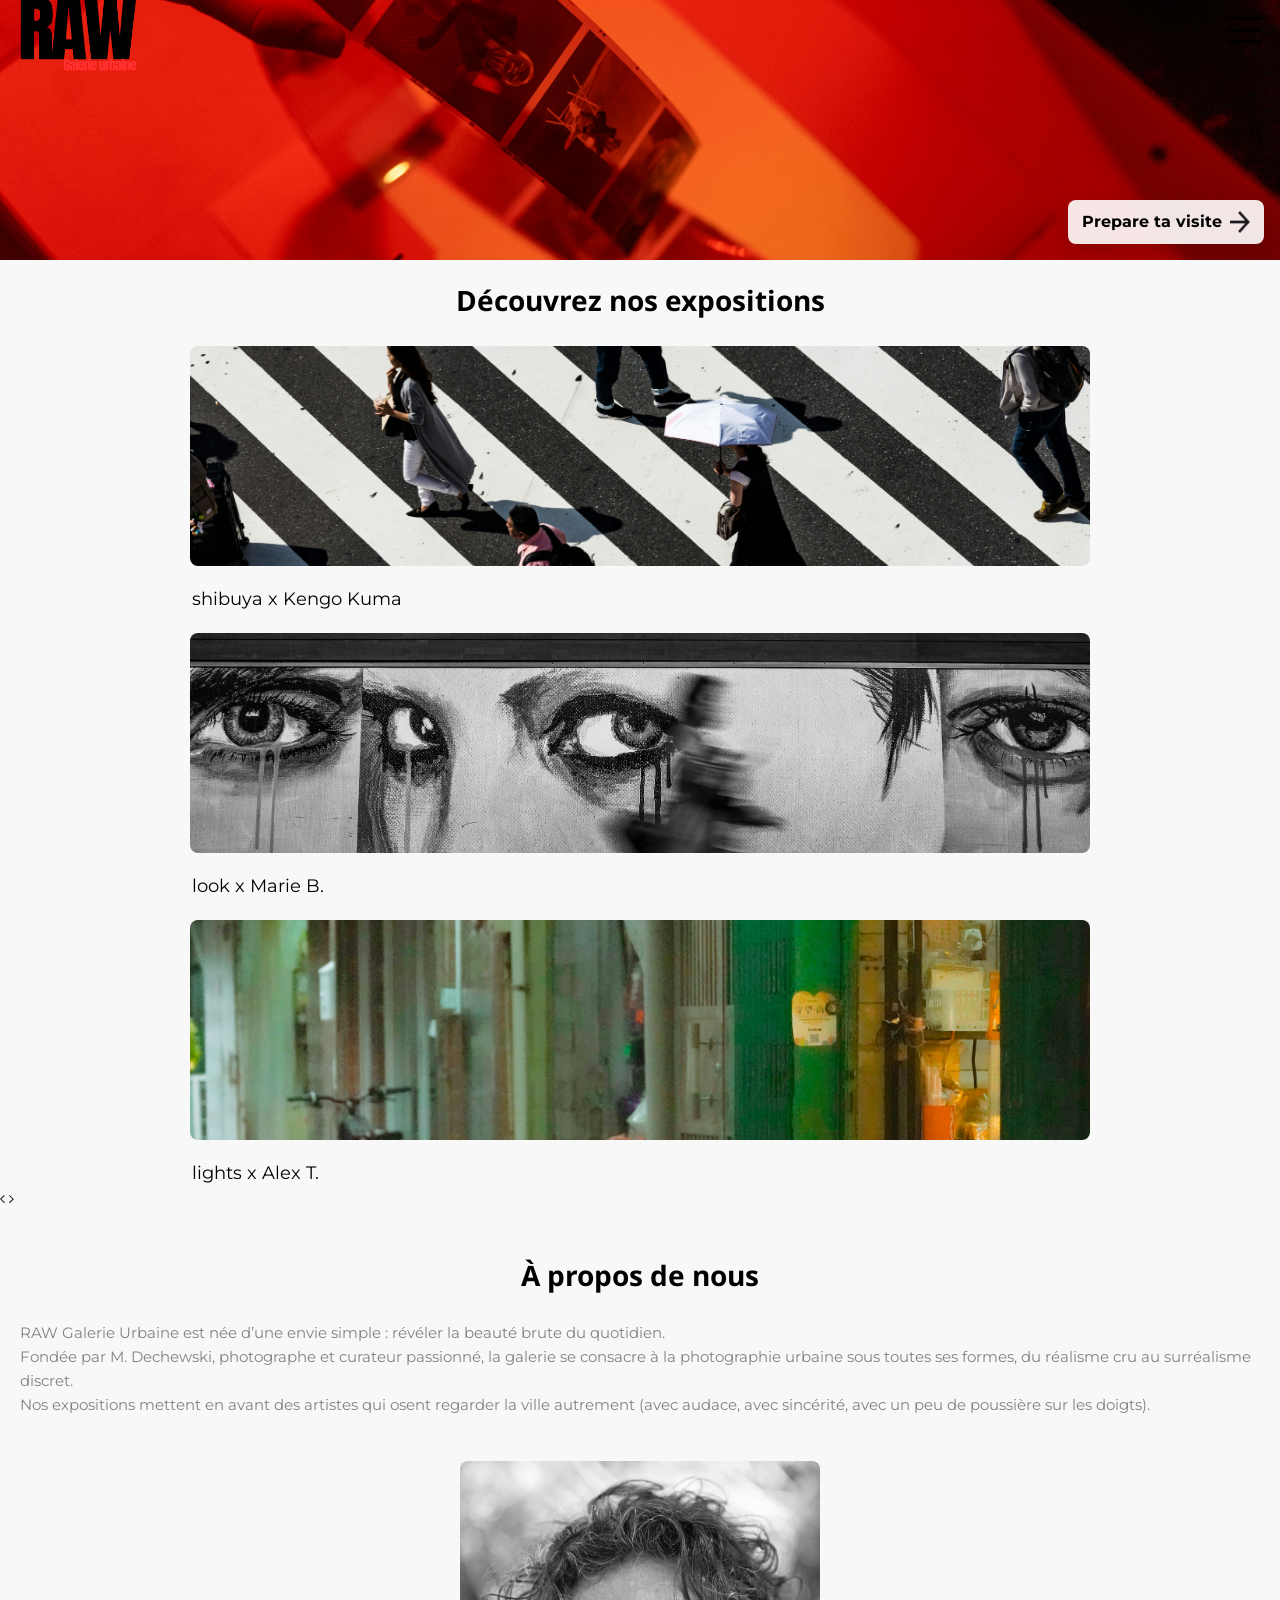
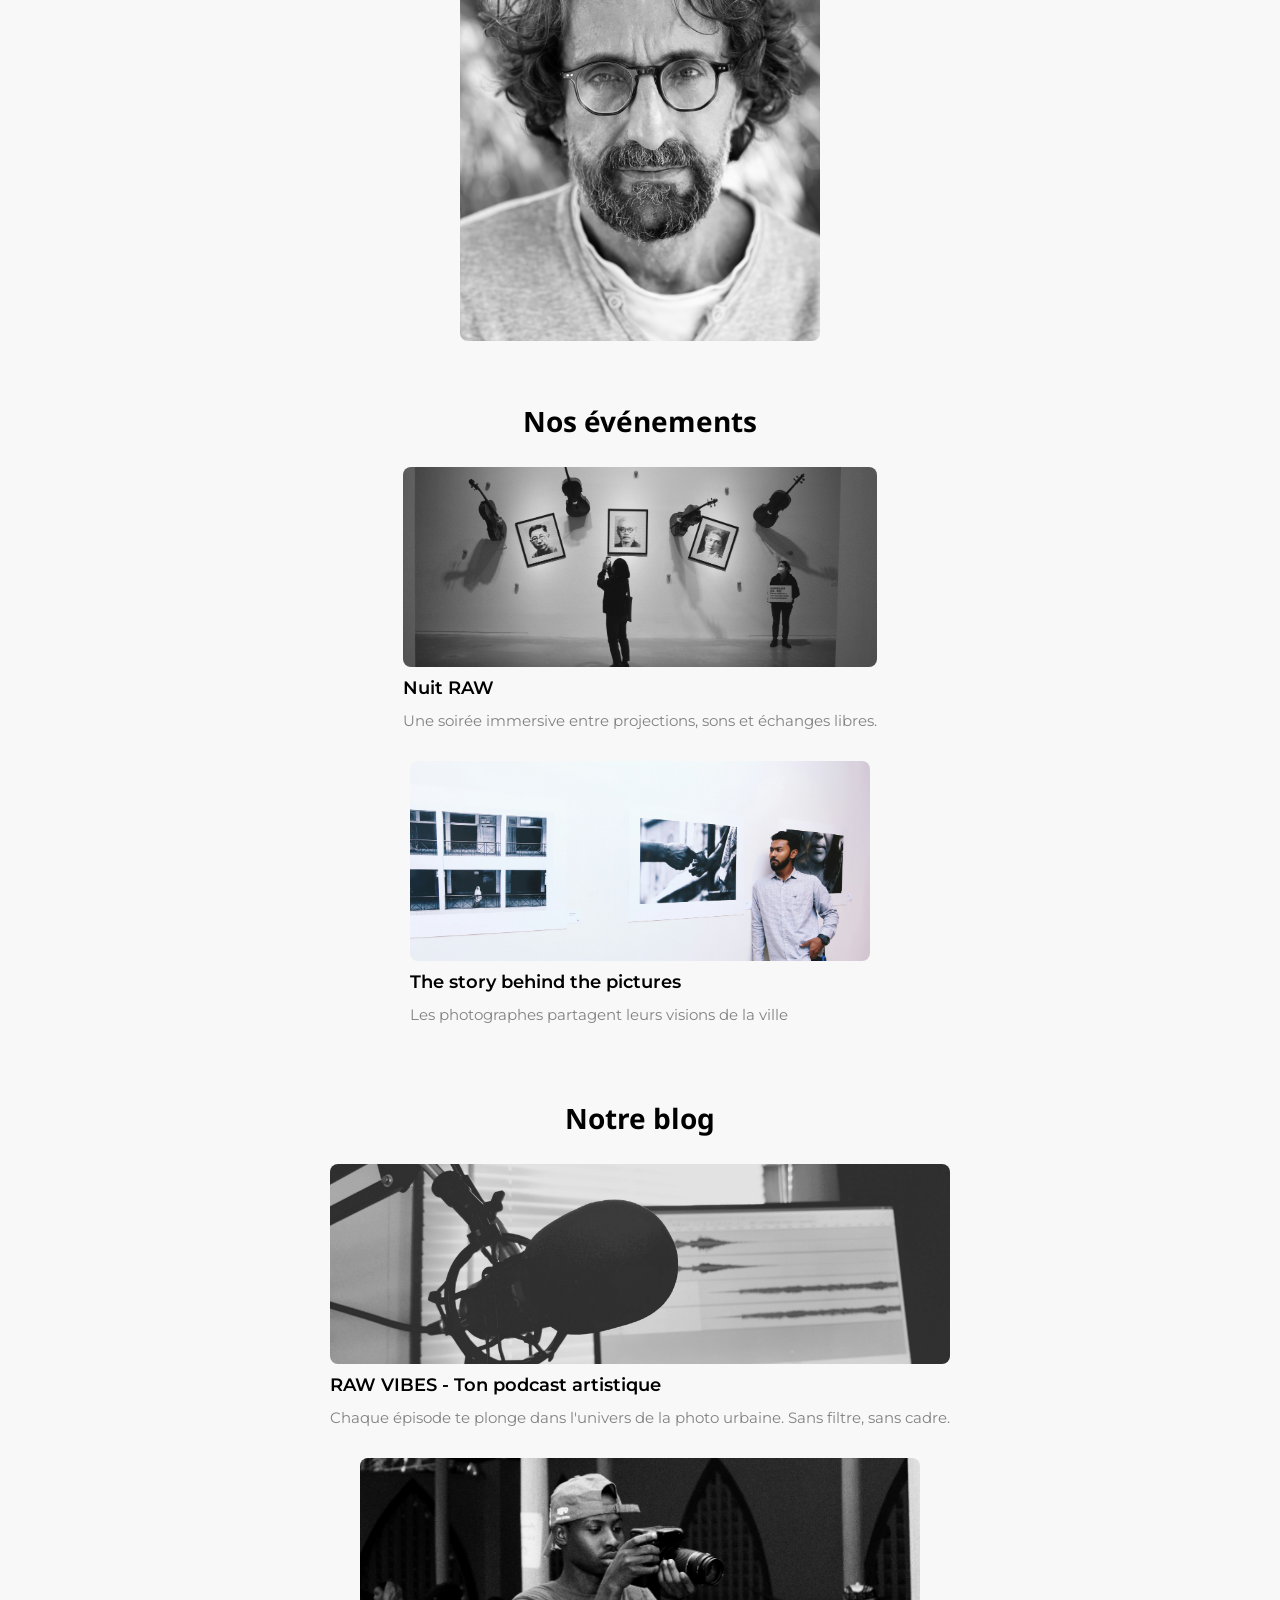
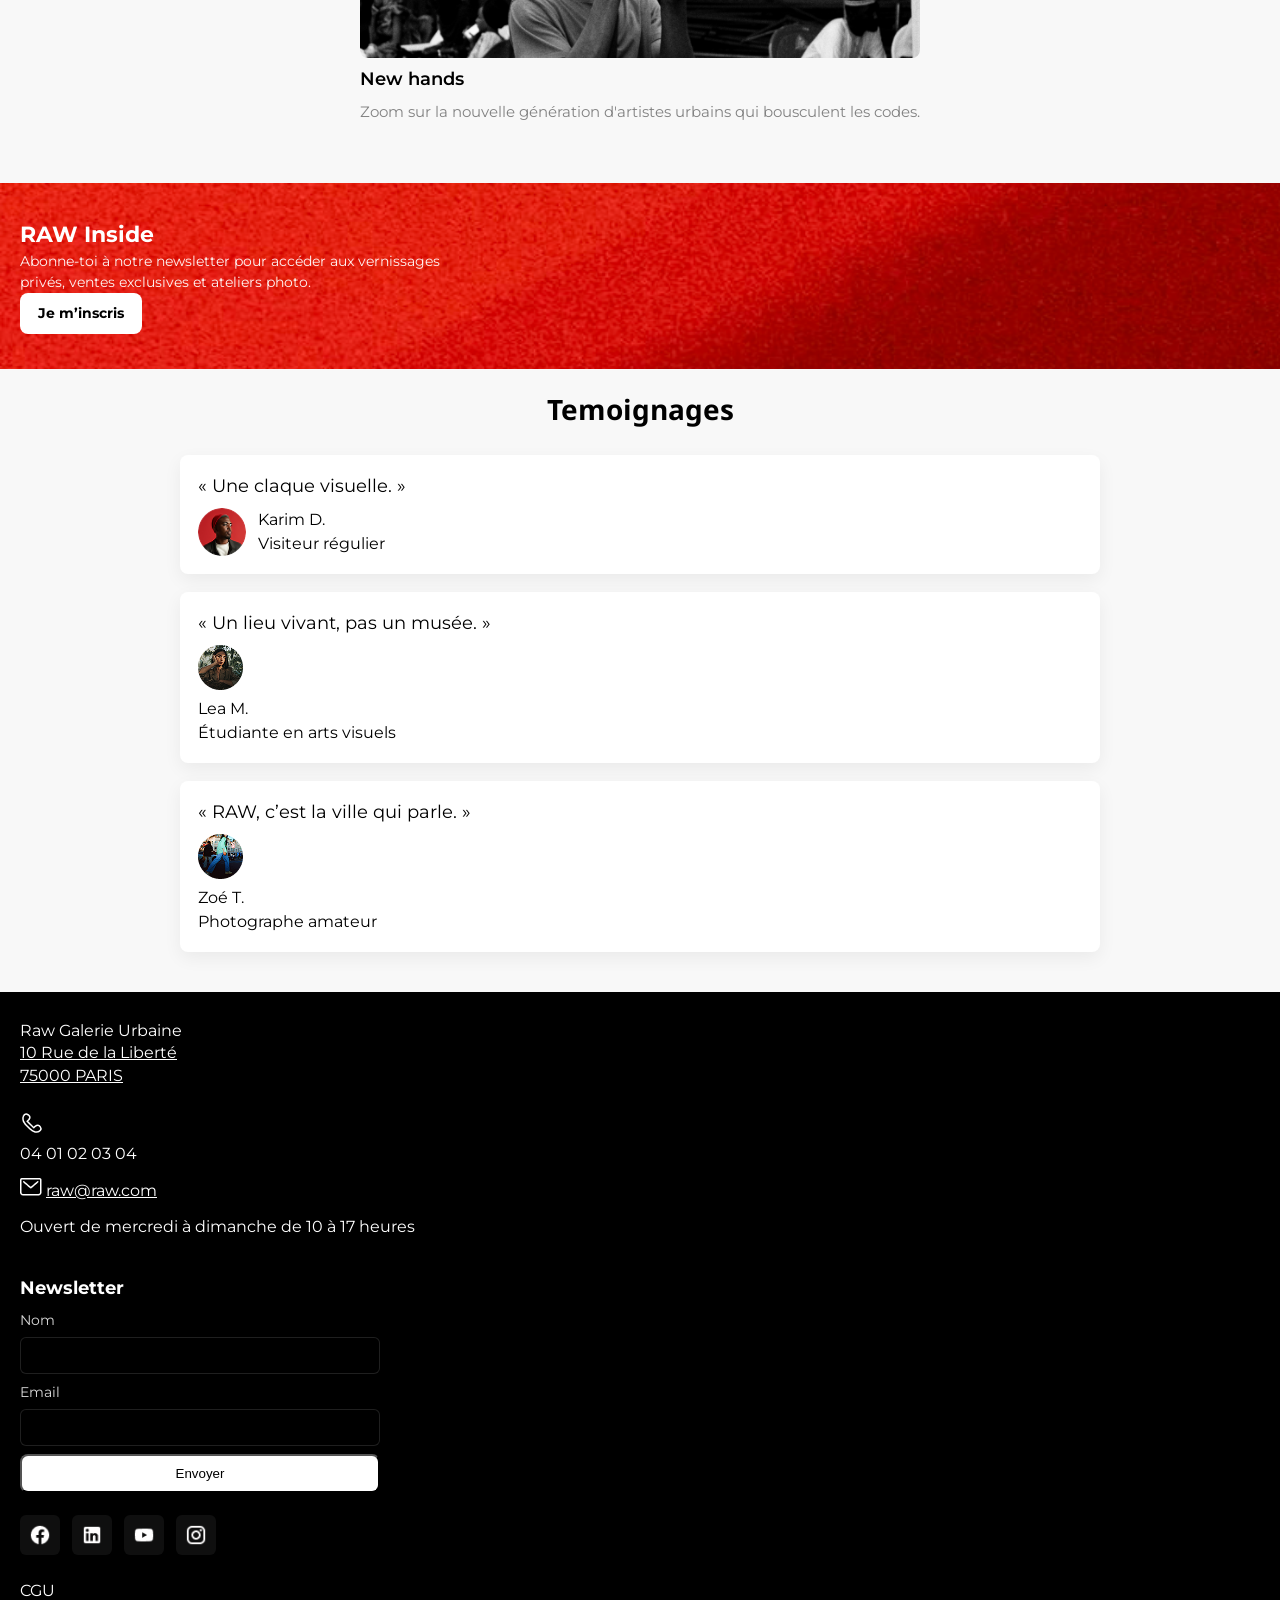
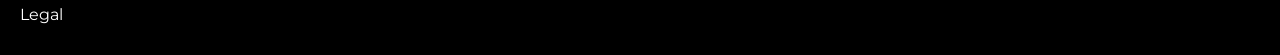
==== commit 1c0d2578: "Add files via upload" ====
--- a/index.html
+++ b/index.html
@@ -1,26 +1,25 @@
 <!DOCTYPE html>
 <html lang="fr">
-
- <head>
+<head>
   <meta charset="utf-8" />
   <meta name="viewport" content="width=device-width, initial-scale=1" />
   <title>RAW Galerie Urbaine — Photographie urbaine & expositions à Paris</title>
   <meta name="description" content="RAW Galerie Urbaine — expositions et événements de photographie urbaine à Paris. Vernissages, ateliers et podcast RAW VIBES. Horaires, contact et billetterie." />
   <link rel="canonical" href="https://www.ton-site-example.fr/" />
+  
   <meta property="og:site_name" content="RAW Galerie Urbaine" />
   <meta property="og:title" content="RAW Galerie Urbaine — Photographie urbaine & expositions" />
   <meta property="og:description" content="Expositions, vernissages et ateliers photo à Paris. RAW VIBES podcast et visites guidées." />
   <meta property="og:type" content="website" />
   <meta property="og:image" content="https://www.ton-site-example.fr/images/banner.jpg" />
+  
   <meta name="twitter:card" content="summary_large_image" />
   <meta name="twitter:title" content="RAW Galerie Urbaine" />
   <meta name="twitter:description" content="Expositions et événements de photographie urbaine à Paris." />
 
   <link href="https://fonts.googleapis.com/css2?family=Noto+Sans+Javanese:wght@400;700&family=Montserrat:ital,wght@0,400;0,700;1,400&display=swap" rel="stylesheet">
-  <link rel="preload" as="image" href="images/banner.jpg">
   
-  <link rel="preload" href="css.css" as="style" onload="this.onload=null;this.rel='stylesheet'">
-  <noscript><link rel="stylesheet" href="css.css"></noscript>
+  <link rel="stylesheet" href="css.css">
   
   <script type="application/ld+json">
   {
@@ -37,51 +36,45 @@
     },
     "telephone": "+33 4 01 02 03 04",
     "url": "https://www.ton-site-example.fr",
-    "sameAs": [
-      "https://www.facebook.com/tonPage",
-      "https://www.instagram.com/tonPage"
-    ],
     "openingHours": "We-Su 10:00-17:00"
   }
   </script>
 </head>
 
-
-  <body>
-
+<body>
     
-    <section class="desktop responsive-wrapper"> 
-
-      <header class="mobile-header">
-        <input type="checkbox" id="menu-toggle" class="visually-hidden">
-        <img class="group" src="images/Raw.png" alt="Logo RAW Galerie Urbaine" />
-        <label for="menu-toggle" class="hamburger" aria-label="Menu de navigation">
-          <span></span>
-          <span></span>
-          <span></span>
-        </label>
-        <nav class="main-menu">
-            <a href="#apropos">À propos</a>
-            <a href="#expo">Expositions</a>
-            <a href="#evenements">Evénements</a>
-            <a href="#contact" class="primary-button"><div class="button-text">Contact</div></a>
-        </nav>
-      </header>
-
-    <section class="desktop">
-
-      <div class="navigation">
-        <img class="group" src="images/Raw.png" alt="Logo RAW Galerie Urbaine" />
-        
-        <nav class="items" aria-label="Menu principal">
-          <a href="#apropos" class="text-wrapper-7">À propos</a>
-          <a href="#expo" class="text-wrapper-7">Expositions</a>
-          <a href="#evenements" class="text-wrapper-7">Evénements</a>
-         <a href="#contact" class="button">
-    <div class="text-wrapper-6">Contact</div>
-          </a>          
-        </nav>
+    <header class="mobile-header">
+      <input type="checkbox" id="menu-toggle" class="visually-hidden">
+      <img class="group" src="images/Raw.png" alt="Logo RAW Galerie Urbaine" />
+      <label for="menu-toggle" class="hamburger" aria-label="Menu de navigation">
+        <span></span>
+        <span></span>
+        <span></span>
+      </label>
+      <nav class="main-menu">
+          <a href="#apropos">À propos</a>
+          <a href="#expo">Expositions</a>
+          <a href="#evenements">Evénements</a>
+          <a href="#contact" class="primary-button"><div class="button-text">Contact</div></a>
+      </nav>
+    </header>
+
+    <div class="navigation">
+      <div class="navigation-content">
+          <img class="group" src="images/Raw.png" alt="Logo RAW Galerie Urbaine" />
+          
+          <nav class="items" aria-label="Menu principal">
+            <a href="#apropos" class="text-wrapper-7">À propos</a>
+            <a href="#expo" class="text-wrapper-7">Expositions</a>
+            <a href="#evenements" class="text-wrapper-7">Evénements</a>
+            <a href="#contact" class="button">
+              <div class="text-wrapper-6">Contact</div>
+            </a>          
+          </nav>
       </div>
+    </div>
+
+    <main class="desktop responsive-wrapper"> 
 
       <div class="banner">
         <img class="rectangle" src="images/banner.jpg" alt="Photographie urbaine - Vue de nuit de Paris" />
@@ -91,214 +84,220 @@
           <div class="arrow-forward"><img class="icon-6" src="images/fleche.png" alt="" /></div>
         </a>
       </div>
-    <h2 class="text-wrapper-23">Découvrez nos expositions</h2>
-<div class="expo" id="expo">
+      
+      <h2 class="text-wrapper-23">Découvrez nos expositions</h2>
+      
+      <div class="expo" id="expo">
+          <input type="checkbox" id="frame-toggle" class="visually-hidden">
+
+          <div class="frame-2">
+              <div class="square snap-item">
+                  <div class="image-2"></div>
+                  <div class="textsq"><h3 class="text-wrapper-22">shibuya x Kengo Kuma</h3></div>
+              </div>
+              <div class="square-2 snap-item">
+                  <div class="image-3"></div>
+                  <div class="textsq-2"><h3 class="text-wrapper-22">look x Marie B.</h3></div>
+              </div>
+              <div class="square-3 snap-item">
+                  <div class="image-4"></div>
+                  <div class="textsq-3"><h3 class="text-wrapper-22">lights x Alex T.</h3></div>
+              </div>
+          </div>
+          
+          <div class="frame-3">
+              <div class="square-4 snap-item"><img class="expo-img" src="images/chess.jpg" alt="Photographie de rue avec un jeu d'échecs" loading="lazy" /> <div class="textsq-3"><h3 class="text-wrapper-22">games x Ryoji Iwata</h3></div></div>
+              <div class="square-2 snap-item"><img class="expo-img" src="images/clothes.jpg" alt="Photographie d'un étal de vêtements" loading="lazy" /> <div class="textsq-2"><h3 class="text-wrapper-22">Abbigliamento x Enzo Rossi</h3></div></div>
+              <div class="square-3 snap-item"><img class="expo-img" src="images/railway.jpg" alt="Photographie de voies ferrées en ville" loading="lazy" /> <div class="textsq-4"><h3 class="text-wrapper-24">railways x KAP</h3></div></div>
+          </div>
+
+          <div class="nav-control-wrapper">
+              <label for="frame-toggle" class="nav-arrow left-arrow" aria-label="Afficher les expositions précédentes">
+                  <img src="images/fleche-gauche.png" alt="Flèche gauche" />
+              </label>
+              <label for="frame-toggle" class="nav-arrow right-arrow" aria-label="Afficher les expositions suivantes">
+                  <img src="images/fleche-droite.png" alt="Flèche droite" />
+              </label>
+          </div>
+      </div>
+
+     <div class="apropos" id="apropos">
+        <div class="text-content-wrapper"> 
+            <h2 class="text-wrapper-17">À propos de nous</h2>
+            <div class="text">
+                <div class="RAW-galerie-urbaine-wrapper">
+                    <p class="RAW-galerie-urbaine">
+                        RAW Galerie Urbaine est née d’une envie simple : révéler la beauté brute du quotidien.<br />
+                        Fondée par M. Dechewski, photographe et curateur passionné, la galerie se consacre à la photographie
+                        urbaine sous toutes ses formes, du réalisme cru au surréalisme discret.<br />Nos expositions mettent en
+                        avant des artistes qui osent regarder la ville autrement (avec audace, avec sincérité, avec un peu de
+                        poussière sur les doigts).
+                    </p>
+                </div>
+            </div>
+        </div>
+        
+        <div class="image">
+            <div class="media-content">
+                <img class="crossline" src="images/crossline-2.svg" alt="" loading="lazy" />
+                <img class="crossline" src="images/crossline.svg" alt="" loading="lazy" />
+            </div>
+            <img class="owner" src="images/owner.jpg" alt="M. Dechewski, fondateur et curateur de la galerie RAW" loading="lazy" />
+        </div>
+    </div>
+
+    <div class="evenements" id="evenements">
+          <h2 class="text-wrapper-18">Nos événements</h2>
+          <div class="evenements-2">
+            <div class="sq">
+              <img class="img-2" src="images/expo.jpg" alt="Photographie de Nuit RAW" loading="lazy" />
+              <div class="copy">
+                <h3 class="text-wrapper-19">Nuit RAW</h3>
+                <p class="une-soir-e-immersive">Une soirée immersive entre projections, sons et échanges libres.</p>
+              </div>
+            </div>
+            <div class="sq">
+              <img class="img-2" src="images/artiste.jpg" alt="Un photographe parle à son public" loading="lazy" />
+              <div class="copy">
+                <h3 class="text-wrapper-19">The story behind the pictures</h3>
+                <p class="text-wrapper-20">Les photographes partagent leurs visions de la ville</p>
+              </div>
+            </div>
+          </div>
+    </div> 
+        
+    <div class="blog">
+        <h2 class="text-wrapper-21">Notre blog</h2>
+        <div class="blog-2">
+            <div class="sq">
+              <img class="pexels-tommyclopez" src="images/podcast.jpg" alt="Microphone de podcast RAW VIBES" loading="lazy" />
+              <div class="copy-2">
+                <h3 class="text-wrapper-19">RAW VIBES - Ton podcast artistique</h3>
+                <p class="chaque-pisode-te">
+                  Chaque épisode te plonge dans l'univers de la photo urbaine. Sans filtre, sans cadre.
+                </p>
+              </div>
+            </div>
+            <div class="sq">
+              <img class="pexels" src="images/photo.jpg" alt="Jeune photographe dans la rue" loading="lazy" />
+              <div class="copy">
+                <h3 class="text-wrapper-19">New hands</h3>
+                <p class="zoom-sur-la-nouvelle">
+                  Zoom sur la nouvelle génération d'artistes urbains qui bousculent les codes.
+                </p>
+              </div>
+            </div>
+        </div>
+    </div>
+        
+    <div class="banred">
+        <div class="text-wrapper-13">RAW Inside</div>
+        <p class="text-wrapper-15">
+          Abonne-toi à notre newsletter pour accéder aux vernissages <br /> privés, ventes exclusives et ateliers photo.
+        </p>
+        <div class="banred-cta">
+            <a href="#contact" class="div-wrapper">
+              <div class="text-wrapper-14">Je m’inscris</div>
+            </a>
+        </div>
+    </div>
+
+    <h2 class="text-wrapper">Temoignages</h2>
+    <div class="cards">
+          <div class="customer-quote">
+            <p class="div">« Une claque visuelle. »</p>
+            <div class="avatar">
+              <img class="img" src="images/Avatar.png" alt="Portrait de Karim D." loading="lazy" />
+              <div class="frame">
+                <div class="text-wrapper-2">Karim D.</div>
+                <div class="text-wrapper-3">Visiteur régulier</div>
+              </div>
+            </div>
+          </div>
+          <div class="customer-quote-2">
+            <p class="p">« Un lieu vivant, pas un musée. »</p>
+            <div class="avatar-2">
+              <img class="img" src="images/Avatar (1).png" alt="Portrait de Lea M." loading="lazy" />
+              <div class="frame">
+                <div class="text-wrapper-2">Lea M.</div>
+                <div class="text-wrapper-3">Étudiante en arts visuels</div>
+              </div>
+            </div>
+          </div>
+          <div class="customer-quote-3">
+            <p class="p">« RAW, c’est la ville qui parle. »</p>
+            <div class="avatar-2">
+              <img class="img" src="images/Avatar (2).png" alt="Portrait de Zoé T." loading="lazy" />
+              <div class="frame">
+                <div class="text-wrapper-2">Zoé T.</div>
+                <div class="text-wrapper-3">Photographe amateur</div>
+              </div>
+            </div>
+          </div>
+    </div>
+
+    <footer class="navigation-footer">
     
-    <input type="checkbox" id="frame-toggle" class="visually-hidden">
-
-    <div class="frame-2">
-        <div class="square snap-item">
-            <div class="image-2"></div>
-            <div class="textsq"><h3 class="text-wrapper-22">shibuya x Kengo Kuma</h3></div>
-            </div>
-        <div class="square-2 snap-item">
-            <div class="image-3"></div>
-            <div class="textsq-2"><h3 class="text-wrapper-22">look x Marie B.</h3></div>
-            </div>
-        <div class="square-3 snap-item">
-            <div class="image-4"></div>
-            <div class="textsq-3"><h3 class="text-wrapper-22">lights x Alex T.</h3></div>
-            </div>
-    </div>
-    
-    <div class="frame-3">
-        <div class="square-4 snap-item"><img class="expo-img" src="images/chess.jpg" alt="Photographie de rue avec un jeu d'échecs" loading="lazy" /> <div class="textsq-3"><h3 class="text-wrapper-22">games x Ryoji Iwata</h3></div></div>
-        <div class="square-2 snap-item"><img class="expo-img" src="images/clothes.jpg" alt="Photographie d'un étal de vêtements" loading="lazy" /> <div class="textsq-2"><h3 class="text-wrapper-22">Abbigliamento x Enzo Rossi</h3></div></div>
-        <div class="square-3 snap-item"><img class="expo-img" src="images/railway.jpg" alt="Photographie de voies ferrées en ville" loading="lazy" /> <div class="textsq-4"><h3 class="text-wrapper-24">railways x KAP</h3></div></div>
-    </div>
-
-    <div class="nav-control-wrapper">
-        <label for="frame-toggle" class="nav-arrow left-arrow" aria-label="Afficher les expositions précédentes">
-            <img src="images/fleche-gauche.png" alt="Flèche gauche" />
-        </label>
-        <label for="frame-toggle" class="nav-arrow right-arrow" aria-label="Afficher les expositions suivantes">
-            <img src="images/fleche-droite.png" alt="Flèche droite" />
-        </label>
-    </div>
-    
-</div>
-<div class="apropos" id="apropos">
-        <div class="image">
-          <div class="media-content">
-            <img class="crossline" src="images/crossline-2.svg" alt="" loading="lazy" />
-            <img class="crossline" src="images/crossline.svg" alt="" loading="lazy" />
-          </div>
-          <img class="owner" src="images/owner.jpg" alt="M. Dechewski, fondateur et curateur de la galerie RAW" loading="lazy" />
-        </div>
-        <h2 class="text-wrapper-17">À propos de nous</h2>
-        <div class="text">
-          <div class="RAW-galerie-urbaine-wrapper">
-            <p class="RAW-galerie-urbaine">
-              RAW Galerie Urbaine est née d’une envie simple : révéler la beauté brute du quotidien.<br />
-              Fondée par M. Dechewski, photographe et curateur passionné, la galerie se consacre à la photographie
-              urbaine sous toutes ses formes, du réalisme cru au surréalisme discret.<br />Nos expositions mettent en
-              avant des artistes qui osent regarder la ville autrement (avec audace, avec sincérité, avec un peu de
-              poussière sur les doigts).
-            </p>
-          </div>
-        </div>
-      </div> <div class="evenements" id="evenements">
-        <h2 class="text-wrapper-18">Nos événements</h2>
-        <div class="evenements-2">
-          <div class="sq">
-            <img class="img-2" src="images/expo.jpg" alt="Photographie de Nuit RAW" loading="lazy" />
-            <div class="copy">
-              <h3 class="text-wrapper-19">Nuit RAW</h3>
-              <p class="une-soir-e-immersive">Une soirée immersive entre projections, sons et échanges libres.</p>
-            </div>
-          </div>
-          <div class="sq">
-            <img class="img-2" src="images/artiste.jpg" alt="Un photographe parle à son public" loading="lazy" />
-            <div class="copy">
-              <h3 class="text-wrapper-19">The story behind the pictures</h3>
-              <p class="text-wrapper-20">Les photographes partagent leurs visions de la ville</p>
-            </div>
-          </div>
-        </div>
-        
-      </div> <div class="blog">
-          <h2 class="text-wrapper-21">Notre blog</h2>
-        <div class="blog-2">
-          <div class="sq">
-            <img class="pexels-tommyclopez" src="images/podcast.jpg" alt="Microphone de podcast RAW VIBES" loading="lazy" />
-            <div class="copy-2">
-              <h3 class="text-wrapper-19">RAW VIBES - Ton podcast artistique</h3>
-              <p class="chaque-pisode-te">
-                Chaque épisode te plonge dans l'univers de la photo urbaine. Sans filtre, sans cadre.
-              </p>
-            </div>
-          </div>
-          <div class="sq">
-            <img class="pexels" src="images/photo.jpg" alt="Jeune photographe dans la rue" loading="lazy" />
-            <div class="copy">
-              <h3 class="text-wrapper-19">New hands</h3>
-              <p class="zoom-sur-la-nouvelle">
-                Zoom sur la nouvelle génération d'artistes urbains qui bousculent les codes.
-              </p>
-            </div>
-          </div>
-        </div>
-      </div>
-      
-      <div class="banred">
-       <div class="title-row">
-    <div class="text-wrapper-13">RAW Inside</div>
-    <div class="buttons">
-      <a href="#contact" class="div-wrapper">
-        <div class="text-wrapper-14">Je m’inscris</div>
-      </a>
-    </div>
-  </div>
-  
-  <p class="text-wrapper-15">
-    Abonne-toi à notre newsletter pour accéder aux vernissages <br /> privés, ventes exclusives et ateliers photo.
-  </p>
-</div>
-
-      <h2 class="text-wrapper">Temoignages</h2>
-      <div class="cards">
-        <div class="customer-quote">
-          <p class="div">« Une claque visuelle. »</p>
-          <div class="avatar">
-            <img class="img" src="images/Avatar.png" alt="Portrait de Karim D." loading="lazy" />
-            <div class="frame">
-              <div class="text-wrapper-2">Karim D.</div>
-              <div class="text-wrapper-3">Visiteur régulier</div>
-            </div>
-          </div>
-        </div>
-        <div class="customer-quote-2">
-          <p class="p">« Un lieu vivant, pas un musée. »</p>
-          <div class="avatar-2">
-            <img class="img" src="images/Avatar (1).png" alt="Portrait de Lea M." loading="lazy" />
-            <div class="frame">
-              <div class="text-wrapper-2">Lea M.</div>
-              <div class="text-wrapper-3">Étudiante en arts visuels</div>
-            </div>
-          </div>
-        </div>
-        <div class="customer-quote-3">
-          <p class="p">« RAW, c’est la ville qui parle. »</p>
-          <div class="avatar-2">
-            <img class="img" src="images/Avatar (2).png" alt="Portrait de Zoé T." loading="lazy" />
-            <div class="frame">
-              <div class="text-wrapper-2">Zoé T.</div>
-              <div class="text-wrapper-3">Photographe amateur</div>
-            </div>
-          </div>
-        </div>
-      </div>
-
-     <footer class="navigation-footer">
-  
-  <p class="raw-galerie-urbaine">Raw Galerie Urbaine<br /> 
-    <a href="https://www.google.com/maps/search/?api=1&query=10+Rue+de+la+Libert%C3%A9+75000+PARIS" target="_blank" rel="noopener noreferrer">
-    10 Rue de la Liberté<br />75000 PARIS
-    </a>
-  </p>
-  
-  <img class="divider" src="images/image.svg" alt="" loading="lazy" />
-
-  <div class="contact-item tel-row"> 
-    <img src="images/telephone.png" alt="icône de téléphone" loading="lazy" />
-    <p class="text-wrapper-10">04 01 02 03 04</p>
-  </div>
-  
-  <div class="contact-item mail-row">
-    <img src="images/mail.png" alt="icône de mail" loading="lazy" />
-    <a href="mailto:raw@raw.com" class="text-wrapper-11">raw@raw.com</a>
-  </div>
-  
-  <p class="text-wrapper-12">Ouvert de mercredi à dimanche de 10 à 17 heures</p>
-
-  <img class="divider-2" src="images/divider.svg" alt="" loading="lazy" />
-
-  <div class="footer-form-container" id="contact">
-    <form action="#" method="POST" aria-label="Formulaire d'inscription à la newsletter">
-      <h3>Newsletter</h3>
-      <div class="form-group">
-        <label for="name">Nom</label>
-        <input type="text" id="name" name="name" required>
-      </div>
-      <div class="form-group">
-        <label for="email">Email</label>
-        <input type="email" id="email" name="email" required>
-      </div>
-      <button type="submit" class="form-submit-button">Envoyer</button>
-    </form>
-  </div>
-  
-  <div class="social-icons">
-    <a href="https://www.facebook.com/" target="_blank" rel="noopener noreferrer" aria-label="Lien vers notre page Facebook">
-      <div class="buttons-icon"><img class="icon-2" src="images/facebook.png" alt="" /></div>
-    </a>
-    <a href="https://www.linkedin.com/" target="_blank" rel="noopener noreferrer" aria-label="Lien vers notre page LinkedIn">
-      <div class="buttons-icon"><img class="icon-3" src="images/linkedin.png" alt="" /></div>
-    </a>
-    <a href="https://www.youtube.com/" target="_blank" rel="noopener noreferrer" aria-label="Lien vers notre chaîne YouTube">
-      <div class="buttons-icon"><img class="icon-4" src="images/youtube.png" alt="" /></div>
-    </a>
-    <a href="https://www.instagram.com/" target="_blank" rel="noopener noreferrer" aria-label="Lien vers notre page Instagram">
-      <div class="buttons-icon"><img class="icon-5" src="images/instagram.png" alt="" /></div>
-    </a>
-  </div>
-  
-  <div class="footer-legal-row">
-    <div class="text-wrapper-8">CGU</div>
-    <div class="text-wrapper-9">Legal</div>
-  </div>
-
-</footer>
-    </section> 
-  </body>
+        <p class="raw-galerie-urbaine">Raw Galerie Urbaine<br /> 
+          <a href="https://www.google.com/maps/search/?api=1&query=10+Rue+de+la+Libert%C3%A9+75000+PARIS" target="_blank" rel="noopener noreferrer">
+          10 Rue de la Liberté<br />75000 PARIS
+          </a>
+        </p>
+        
+        <img class="divider" src="images/image.svg" alt="" loading="lazy" />
+
+        <div class="contact-item tel-row"> 
+          <img src="images/telephone.png" alt="icône de téléphone" loading="lazy" />
+          <p class="text-wrapper-10">04 01 02 03 04</p>
+        </div>
+        
+        <div class="contact-item mail-row">
+          <img src="images/mail.png" alt="icône de mail" loading="lazy" />
+          <a href="mailto:raw@raw.com" class="text-wrapper-11">raw@raw.com</a>
+        </div>
+        
+        <p class="text-wrapper-12">Ouvert de mercredi à dimanche de 10 à 17 heures</p>
+
+        <img class="divider-2" src="images/divider.svg" alt="" loading="lazy" />
+
+        <div class="footer-form-container" id="contact">
+          <form action="#" method="POST" aria-label="Formulaire d'inscription à la newsletter">
+            <h3>Newsletter</h3>
+            <div class="form-group">
+              <label for="name">Nom</label>
+              <input type="text" id="name" name="name" required>
+            </div>
+            <div class="form-group">
+              <label for="email">Email</label>
+              <input type="email" id="email" name="email" required>
+            </div>
+            <button type="submit" class="form-submit-button">Envoyer</button>
+          </form>
+        </div>
+        
+        <div class="social-icons">
+          <a href="https://www.facebook.com/" target="_blank" rel="noopener noreferrer" aria-label="Lien vers notre page Facebook">
+            <div class="buttons-icon"><img class="icon-2" src="images/facebook.png" alt="" /></div>
+          </a>
+          <a href="https://www.linkedin.com/" target="_blank" rel="noopener noreferrer" aria-label="Lien vers notre page LinkedIn">
+            <div class="buttons-icon"><img class="icon-3" src="images/linkedin.png" alt="" /></div>
+          </a>
+          <a href="https://www.youtube.com/" target="_blank" rel="noopener noreferrer" aria-label="Lien vers notre chaîne YouTube">
+            <div class="buttons-icon"><img class="icon-4" src="images/youtube.png" alt="" /></div>
+          </a>
+          <a href="https://www.instagram.com/" target="_blank" rel="noopener noreferrer" aria-label="Lien vers notre page Instagram">
+            <div class="buttons-icon"><img class="icon-5" src="images/instagram.png" alt="" /></div>
+          </a>
+        </div>
+        
+        <div class="footer-bottom-line"></div>
+        
+        <div class="footer-legal-row">
+            <div class="text-wrapper-8">CGU</div>
+            <div class="text-wrapper-9">Legal</div>
+        </div>
+
+    </footer>
+    </main> 
+</body>
 </html>
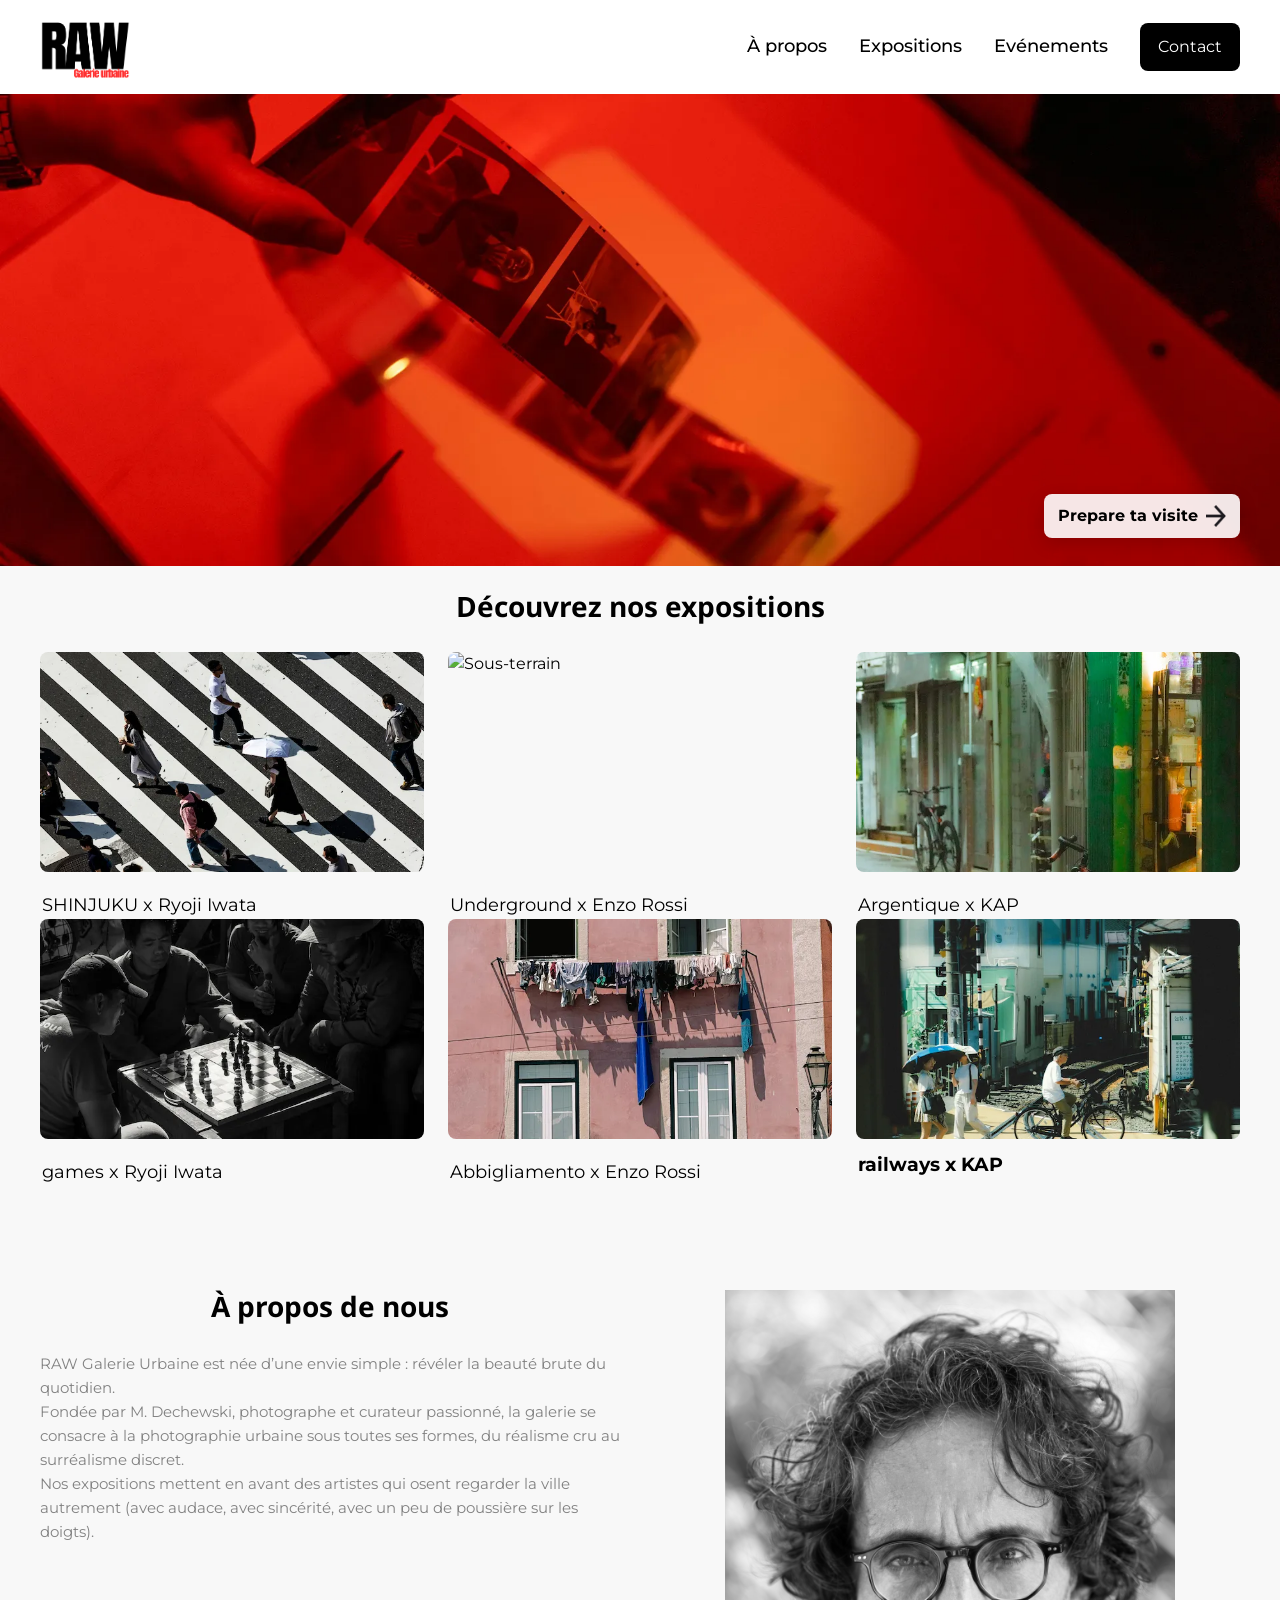
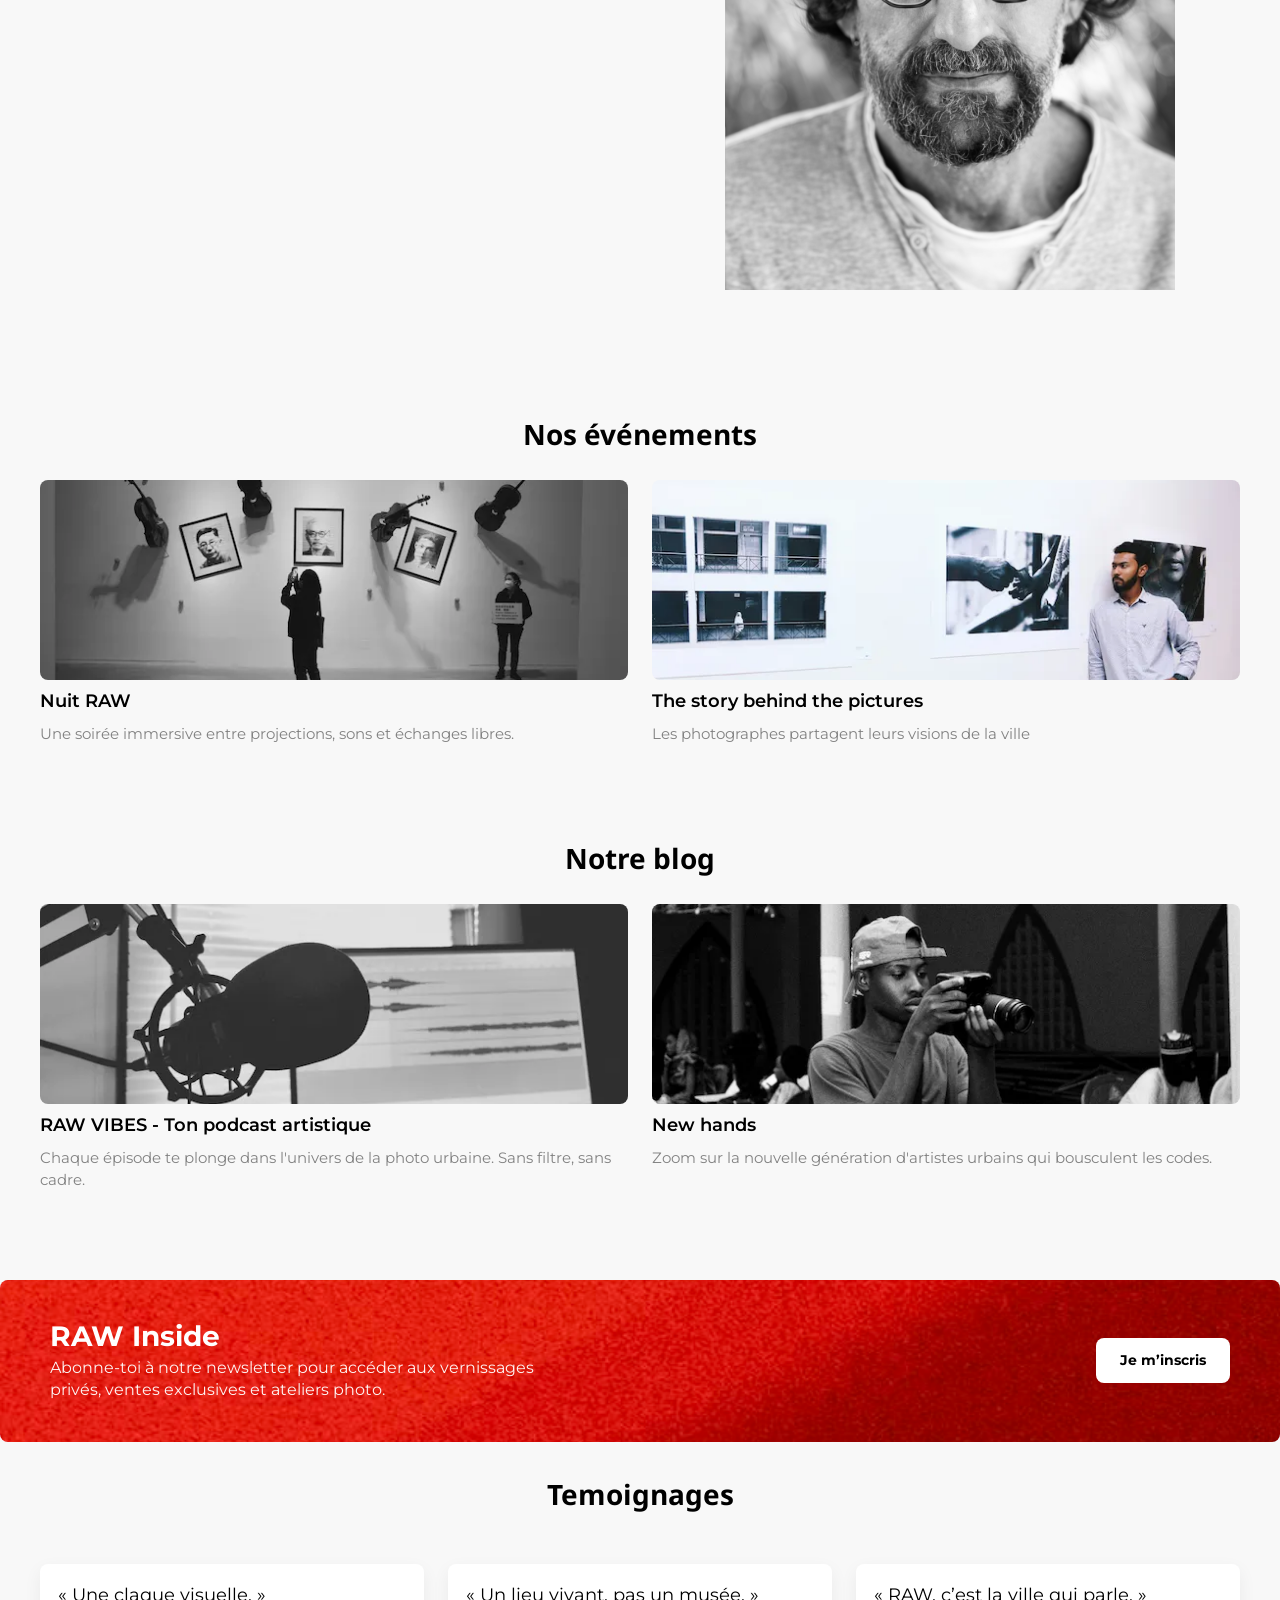
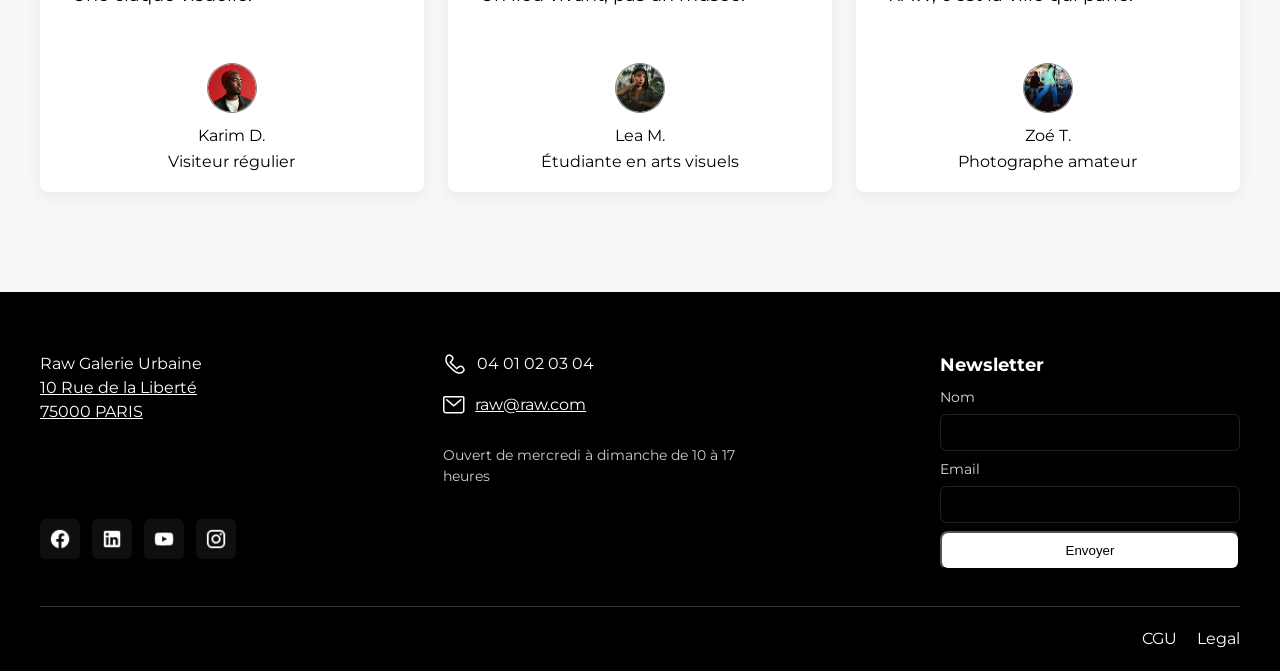
==== commit 64bf87d2: "Add files via upload" ====
--- a/index.html
+++ b/index.html
@@ -77,7 +77,7 @@
     <main class="desktop responsive-wrapper"> 
 
       <div class="banner">
-        <img class="rectangle" src="images/banner.jpg" alt="Photographie urbaine - Vue de nuit de Paris" />
+        <img class="rectangle" src="images/banner.webp" width="1920" height="480" fetchpriority="high" alt="Photographie urbaine" />
         <h1 class="visually-hidden">RAW Galerie Urbaine - Photographie urbaine & expositions à Paris</h1>
         <a href="#" class="group-5 visit-button">
           <div class="text-wrapper-16">Prepare ta visite</div>
@@ -90,33 +90,33 @@
       <div class="expo" id="expo">
           <input type="checkbox" id="frame-toggle" class="visually-hidden">
 
-          <div class="frame-2">
-              <div class="square snap-item">
-                  <div class="image-2"></div>
-                  <div class="textsq"><h3 class="text-wrapper-22">shibuya x Kengo Kuma</h3></div>
-              </div>
-              <div class="square-2 snap-item">
-                  <div class="image-3"></div>
-                  <div class="textsq-2"><h3 class="text-wrapper-22">look x Marie B.</h3></div>
-              </div>
-              <div class="square-3 snap-item">
-                  <div class="image-4"></div>
-                  <div class="textsq-3"><h3 class="text-wrapper-22">lights x Alex T.</h3></div>
-              </div>
-          </div>
+         <div class="frame-2">
+    <div class="square snap-item">
+        <img class="expo-img" src="images/shibuya.webp" width="600" height="600" loading="lazy" alt="Quartier de Shinjuku" />
+        <div class="textsq"><h3 class="text-wrapper-22">SHINJUKU x Ryoji Iwata</h3></div>
+    </div>
+    <div class="square-2 snap-item">
+        <img class="expo-img" src="images/look.webp" width="600" height="600" loading="lazy" alt="Sous-terrain" />
+        <div class="textsq-2"><h3 class="text-wrapper-22">Underground x Enzo Rossi</h3></div>
+    </div>
+    <div class="square-3 snap-item">
+        <img class="expo-img" src="images/lights.webp" width="600" height="600" loading="lazy" alt="Photographie argentique." />
+        <div class="textsq-3"><h3 class="text-wrapper-22">Argentique x KAP</h3></div>
+    </div>
+</div>
           
           <div class="frame-3">
-              <div class="square-4 snap-item"><img class="expo-img" src="images/chess.jpg" alt="Photographie de rue avec un jeu d'échecs" loading="lazy" /> <div class="textsq-3"><h3 class="text-wrapper-22">games x Ryoji Iwata</h3></div></div>
-              <div class="square-2 snap-item"><img class="expo-img" src="images/clothes.jpg" alt="Photographie d'un étal de vêtements" loading="lazy" /> <div class="textsq-2"><h3 class="text-wrapper-22">Abbigliamento x Enzo Rossi</h3></div></div>
-              <div class="square-3 snap-item"><img class="expo-img" src="images/railway.jpg" alt="Photographie de voies ferrées en ville" loading="lazy" /> <div class="textsq-4"><h3 class="text-wrapper-24">railways x KAP</h3></div></div>
+              <div class="square-4 snap-item"><img class="expo-img" src="images/chess.webp" width="600" height="600" loading="lazy" alt="Photographie de un jeu d'échecs" loading="lazy" /> <div class="textsq-3"><h3 class="text-wrapper-22">games x Ryoji Iwata</h3></div></div>
+              <div class="square-2 snap-item"><img class="expo-img" src="images/clothes.webp" width="600" height="600" loading="lazy" alt="Photographie de de vêtements" loading="lazy" /> <div class="textsq-2"><h3 class="text-wrapper-22">Abbigliamento x Enzo Rossi</h3></div></div>
+              <div class="square-3 snap-item"><img class="expo-img" src="images/railway.webp" width="600" height="600" loading="lazy" alt="Photographie de voies ferrées en ville" loading="lazy" /> <div class="textsq-4"><h3 class="text-wrapper-24">railways x KAP</h3></div></div>
           </div>
 
           <div class="nav-control-wrapper">
               <label for="frame-toggle" class="nav-arrow left-arrow" aria-label="Afficher les expositions précédentes">
-                  <img src="images/fleche-gauche.png" alt="Flèche gauche" />
+                  <img src="images/left.png" alt="Flèche gauche" />
               </label>
               <label for="frame-toggle" class="nav-arrow right-arrow" aria-label="Afficher les expositions suivantes">
-                  <img src="images/fleche-droite.png" alt="Flèche droite" />
+                  <img src="images/right.png" alt="Flèche droite" />
               </label>
           </div>
       </div>
@@ -150,14 +150,14 @@
           <h2 class="text-wrapper-18">Nos événements</h2>
           <div class="evenements-2">
             <div class="sq">
-              <img class="img-2" src="images/expo.jpg" alt="Photographie de Nuit RAW" loading="lazy" />
+              <img class="img-2" src="images/expo.webp" width="600" height="600" loading="lazy" alt="Photographie de Nuit RAW" loading="lazy" />
               <div class="copy">
                 <h3 class="text-wrapper-19">Nuit RAW</h3>
                 <p class="une-soir-e-immersive">Une soirée immersive entre projections, sons et échanges libres.</p>
               </div>
             </div>
             <div class="sq">
-              <img class="img-2" src="images/artiste.jpg" alt="Un photographe parle à son public" loading="lazy" />
+              <img class="img-2" src="images/artiste.webp" width="600" height="600" loading="lazy" alt="Un photographe parle à son public" loading="lazy" />
               <div class="copy">
                 <h3 class="text-wrapper-19">The story behind the pictures</h3>
                 <p class="text-wrapper-20">Les photographes partagent leurs visions de la ville</p>
@@ -170,7 +170,7 @@
         <h2 class="text-wrapper-21">Notre blog</h2>
         <div class="blog-2">
             <div class="sq">
-              <img class="pexels-tommyclopez" src="images/podcast.jpg" alt="Microphone de podcast RAW VIBES" loading="lazy" />
+              <img class="pexels-tommyclopez" src="images/podcast.webp" width="600" height="600" alt="Microphone de podcast RAW VIBES" loading="lazy" />
               <div class="copy-2">
                 <h3 class="text-wrapper-19">RAW VIBES - Ton podcast artistique</h3>
                 <p class="chaque-pisode-te">
@@ -179,7 +179,7 @@
               </div>
             </div>
             <div class="sq">
-              <img class="pexels" src="images/photo.jpg" alt="Jeune photographe dans la rue" loading="lazy" />
+              <img class="pexels" src="images/photo.webp" width="600" height="600" alt="Jeune photographe dans la rue" loading="lazy" />
               <div class="copy">
                 <h3 class="text-wrapper-19">New hands</h3>
                 <p class="zoom-sur-la-nouvelle">
--- a/css.css
+++ b/css.css
@@ -1,7 +1,6 @@
 /* ============================
    RAW Galerie Urbaine — CSS
    Mobile-first / Desktop in @media
-   Reescrito y limpiado
    ============================ */
 
 /* ========== Variables & Reset ========== */
@@ -36,7 +35,6 @@
 }
 
 /* ========== Global container ========== */
-/* wrapper .desktop used in HTML; keep as main page wrapper */
 .desktop{
   width:100%;
   min-width:0;
@@ -44,12 +42,11 @@
   margin:0 auto;
 }
 
-/* Utility containers to center content */
 .container{
   width:100%;
   padding:0 20px;
   margin:0 auto;
-  max-width: calc(var(--max-content-width) + 24px); /* room for gutters on desktop */
+  max-width: calc(var(--max-content-width) + 24px); 
 }
 
 /* ========== MOBILE HEADER (hamburger) ========== */
@@ -67,32 +64,30 @@
   z-index: 200;
 }
 
-/* logo */
 .mobile-header .group{
   width: 120px;
   height: auto;
   display: block;
-  filter: none; /* s'ajuste selon ton logo */
-}
-
-/* Hamburger */
+  filter: none; 
+}
+
 #menu-toggle{position:absolute;left:-9999px}
 .hamburger{
-  width:34px;height:26px; /* S'assurer d'une taille suffisante */
-  display:flex; /* Important */
+  width:34px;height:26px; 
+  display:flex; 
   flex-direction:column;
   justify-content:space-between;
   cursor:pointer;
   z-index:121;
 }
 .hamburger span{
-  display: block; /* S'assurer que les lignes sont des blocs */
-  width:100%;
-  height: 3px; /* Épaisseur des lignes */
-  background: var(--black) !important; /* Forcer la couleur noire par défaut sur le header blanc */
+  display: block; 
+  width:100%;
+  height: 3px; 
+  background: var(--black) !important; 
   transition: transform .3s ease, opacity .3s ease;
 }
-/* Overlay slide menu */
+
 .main-menu{
   position:fixed;
   top:0;right:0;
@@ -113,27 +108,19 @@
 .main-menu a{ color: var(--black); text-decoration:none; font-size:20px; }
 .main-menu .primary-button{ background:var(--red); color:var(--white); padding:10px 18px; border-radius:8px; }
 
-/* toggle behaviour - when checked open menu and animate hamburger */
 #menu-toggle:checked ~ .main-menu{ transform:translateX(0); }
 #menu-toggle:checked + .hamburger span{ background:var(--black); }
 #menu-toggle:checked + .hamburger span:nth-child(1){ transform: translateY(11px) rotate(45deg); }
 #menu-toggle:checked + .hamburger span:nth-child(2){ opacity:0; transform: scale(0.9); }
 #menu-toggle:checked + .hamburger span:nth-child(3){ transform: translateY(-11px) rotate(-45deg); }
-
-/* When menu shown, make hamburger lines dark for contrast on white menu */
 #menu-toggle:not(:checked) + .hamburger span{ background:var(--white); }
 
 /* ========== NAVIGATION DESKTOP (hidden on mobile) ========== */
 .navigation{
-  display:none; /* visible on desktop via media query */
-  align-items:center;
-  justify-content:space-between;
-  padding:24px 40px;
-  width:100%;
-  box-sizing:border-box;
-}
-
-/* items */
+  display:none; 
+  /* Le reste du style est géré dans la Media Query Desktop */
+}
+
 .items{ display:flex; gap:32px; align-items:center; }
 .items a.text-wrapper-7{ text-decoration:none; color:var(--black); font-weight:500; font-size:18px; }
 .items a.button{ display:inline-flex; align-items:center; justify-content:center; padding:12px 18px; background:var(--black); color:var(--white); border-radius:8px; text-decoration:none; }
@@ -142,7 +129,7 @@
 .banner{
   width:100%;
   position:relative;
-  height:260px; /* mobile height */
+  height:260px;
   margin-top:0;
   overflow:hidden;
   display:block;
@@ -154,7 +141,6 @@
   display:block;
 }
 
-/* visit-button */
 .group-5{
   position:absolute;
   right:16px;
@@ -182,15 +168,13 @@
   padding:0 20px;
   color:var(--black);
 }
-
-/* Small H3s in lists */
 .text-wrapper-22{ font-size:18px; font-weight:400; margin-top:8px; color:var(--black) }
 
-/* ========== EXPO (grid mobile: column) ========== */
+/* ========== EXPO ========== */
 .expo .expo-img { 
     width: 100% !important;
-    height: 220px !important; /* ⬅️ Essentiel : Hauteur fixe pour l'image */
-    object-fit: cover !important; /* Assure que l'image remplit le cadre sans déformation excessive */
+    height: 220px !important; 
+    object-fit: cover !important; 
     display: block !important;
     border-radius: 8px !important;
   }
@@ -203,9 +187,8 @@
   padding:0 20px;
 }
 .frame-3 {
-    display: none; /* Masqué par défaut (mobile-first) */
-}
-/* squares / cards responsive */
+    display: none; 
+}
 .square, .square-2, .square-3, .square-4{
   width:100%;
   max-width:900px;
@@ -223,22 +206,15 @@
   background-repeat:no-repeat;
   display:block;
 }
-
-/* Example background images already set inline in original file */
 .image-2{ background-image:url("images/shibuya.jpg"); }
 .image-3{ background-image:url("images/look.jpg"); }
 .image-4{ background-image:url("images/lights.jpg"); }
-.image-5{ background-image:url("images/chess.jpg"); }
-.image-6{ background-image:url("images/clothes.jpg"); }
-.image-7{ background-image:url("images/railway.jpg"); }
-
-/* text container under images */
 .textsq, .textsq-2, .textsq-3, .textsq-4{
   width:100%;
   padding:0 2px;
 }
 
-/* ========== A PROPOS (about) ========== */
+/* ========== A PROPOS ========== */
 .apropos{
   width:100%;
   padding:24px 20px;
@@ -262,8 +238,6 @@
   display:block;
   object-fit:cover;
 }
-
-/* text block */
 .RAW-galerie-urbaine{ font-size:15px; color:var(--grey); line-height:1.6; text-align:left; }
 
 /* ========== EVENEMENTS / BLOG ========== */
@@ -278,50 +252,80 @@
   padding:0 20px;
   align-items:center;
 }
-.sq img, .img-2, .pexels, .pexels-tommyclopez{ width:100%; border-radius:8px; height:200px; object-fit:cover; display:block; }
-
-/* copy containers */
+
+/* --- CORRECTION IMAGES UNIFORMES --- */
+.sq img, 
+.sq .img-2, 
+.sq .pexels, 
+.sq .pexels-tommyclopez { 
+    width: 100% !important; 
+    height: 200px !important; 
+    object-fit: cover !important; 
+    border-radius: 8px !important;
+    display: block !important;
+}
+
 .copy, .copy-2{ width:100%; padding:8px 0; }
 .text-wrapper-19{ font-size:18px; font-weight:600; margin-bottom:8px; }
 .une-soir-e-immersive, .text-wrapper-20, .chaque-pisode-te, .zoom-sur-la-nouvelle{ font-size:15px; color:var(--grey) }
 
-/* ========== BANRED (red band) ========== */
-.banred{
-  width:100%; /* Limiter la largeur du bloc à 90% */
-  max-width: none;
-  margin:24px auto; /* Centrer le bloc */
-  padding:35px 20px;
-  color:var(--white);
-  display:flex;
-  flex-direction:column;
-  align-items:flex-start;
-  gap:0px;
-  border-radius: 0;
-  
-  /* AJUSTEMENT AVEC LA NOUVELLE IMAGE DÉCOUPÉE */
-  background-image: url(images/barre.jpg); /* ⬅️ Utiliser la nouvelle image */
-  background-size: cover; /* ⬅️ Remplir le conteneur réduit sans déformer */
-  background-position: center; 
-  background-repeat: no-repeat;
-  background-color: var(--red); /* Base rouge essentielle */
-  position: relative;
-}
-.banred .title-row {
-    display: flex;
+/* ========== BANRED (Red Band) MOBILE-FIRST GRID ========== */
+.banred {
     width: 100%;
-    justify-content: space-between;
+    margin: 24px 0;
+    padding: 24px 20px;
+    background-color: var(--red);
+    background-image: url("images/barre.jpg");
+    background-size: cover;
+    background-position: center;
+    color: var(--white);
+    display: grid;
+    grid-template-columns: 1fr auto; 
+    grid-template-rows: auto auto;   
     align-items: center;
-    margin-bottom: 0; /* ⬅️ MODIFICATION : Retirer l'espace après le titre */
-}
-.banred .text-wrapper-13{ font-size:22px; font-weight:700; text-align:left; }
-.banred .text-wrapper-15{ font-size:14px; text-align:left; max-width:900px; color:rgba(255,255,255,.95); }
-.banred .div-wrapper{ background:var(--white); color:var(--black); padding:10px 18px; border-radius:8px;text-decoration: none;display: inline-block; }
+    gap: 8px;
+}
+
+.banred .text-wrapper-13 {
+    grid-column: 1;
+    grid-row: 1;
+    font-size: 22px;
+    font-weight: 700;
+    line-height: 1.2;
+    text-align: left;
+}
+
+.banred .banred-cta {
+    grid-column: 2;
+    grid-row: 1;
+    justify-self: end;
+}
+
+.banred .div-wrapper {
+    background: var(--white); 
+    color: var(--black); 
+    padding: 8px 14px; 
+    border-radius: 6px;
+    text-decoration: none;
+    display: inline-block; 
+}
 .banred .div-wrapper .text-wrapper-14 {
-  color: var(--black); /* Force le texte du bouton à être noir */
-  font-weight: 700;
-  font-size: 14px; /* Taille de base */
-}
-/* ========== TESTIMONIALS (cards) ========== */
+    color: var(--black); 
+    font-weight: 700;
+    font-size: 14px; 
+}
+
+.banred .text-wrapper-15 {
+    grid-column: 1 / -1; 
+    grid-row: 2;
+    font-size: 14px;
+    margin-top: 4px;
+    text-align: left;
+    color: rgba(255,255,255,0.95);
+    line-height: 1.4;
+}
+
+/* ========== TESTIMONIALS ========== */
 .cards{ width:100%; display:flex; flex-direction:column; gap:18px; padding:0 20px 40px; align-items:center; }
 .customer-quote, .customer-quote-2, .customer-quote-3{
   width:100%;
@@ -331,11 +335,35 @@
   padding:18px;
   box-shadow:0 6px 18px rgba(0,0,0,.06);
 }
-.customer-quote p, .customer-quote-2 p, .customer-quote-3 p{ font-size:18px; margin-bottom:8px; }
-
-/* avatar block */
-.avatar{ display:flex; align-items:center; gap:12px; margin-top:6px; }
-.avatar img.img{ width:48px; height:48px; border-radius:50%; object-fit:cover; }
+.customer-quote p, .customer-quote-2 p, .customer-quote-3 p{ 
+    font-size:18px; 
+    margin-bottom:55px; 
+}
+.avatar, .avatar-2 { 
+    display:flex; 
+    flex-direction: column; 
+    align-items: center;    
+    gap: 12px; 
+    margin-top: 6px; 
+}
+.avatar img.img, .avatar-2 img.img { 
+    width:48px; 
+    height:48px; 
+    border-radius:50%; 
+    object-fit:cover; 
+    border: none;
+    box-shadow: none;
+}
+.avatar .frame, .avatar-2 .frame {
+    display: flex;
+    flex-direction: column; 
+    align-items: center; 
+    justify-content: center;
+    gap: 2px;
+}
+.avatar .frame .text-wrapper-2, .avatar .frame .text-wrapper-3 {
+    text-align: center;
+}
 
 /* ========== FOOTER ========== */
 .navigation-footer{
@@ -351,12 +379,10 @@
 .navigation-footer .raw-galerie-urbaine{ color:var(--white); font-size:16px; line-height:1.4; }
 .navigation-footer a{ color:var(--white); text-decoration:underline; }
 
-/* social icons row */
 .social-icons{ display:flex; gap:12px; align-items:center; margin-top:10px; }
 .buttons-icon{ width:40px; height:40px; display:inline-flex; align-items:center; justify-content:center; border-radius:6px; background:rgba(255,255,255,0.06); }
 .buttons-icon img{ width:22px; height:22px; display:block; }
 
-/* footer form */
 .footer-form-container{
   width:100%;
   max-width:360px;
@@ -369,35 +395,21 @@
 }
 .form-submit-button{ display:inline-block; width:100%; text-align:center; padding:10px;border-radius:8px; background:var(--white); color:var(--black); cursor:pointer }
 
-/* ========== Small helpers ========== */
-.center{ text-align:center }
-.flex{ display:flex; }
-.stack{ display:flex; flex-direction:column; gap:12px }
-/* ... (Code Mobile-first/Desktop existant) ... */
-
-/* ========== DESKTOP (>=1024px) ========== */
-
-/* ========== Minor accessibility & focus styles ========== */
 a:focus, button:focus, input:focus{ outline: 3px solid rgba(0,123,255,.15); outline-offset:2px; }
 
 /* ==========================================================
-   MEDIA QUERY MOBILE (max-width: 1023px) — Bloc unique et final
+   MEDIA QUERY MOBILE (max-width: 1023px)
    ========================================================== */
 @media (max-width: 1023px){
-  /* ==================== HEADER MOBILE FIXE ==================== */
-  
-  /* Le header devient un vrai header fixe */
   .mobile-header{
     position: fixed !important;
     top: 0;
     left: 0;
     right: 0;
     height: 60px;
-    background: #ffffff !important;   /* Fond blanc solide */
+    background: #ffffff !important;   
     z-index: 500 !important;
   }
-
-  /* Logo */
   .mobile-header .group{
     width: 90px !important; 
     height: auto !important;
@@ -410,8 +422,6 @@
    width: 100% !important;
     filter: none !important;
   }
-
-  /* Hamburger fixe à droite */
   .hamburger{
     position:absolute !important;
     right: 16px !important;
@@ -420,71 +430,19 @@
     display: flex !important;
   }
   .hamburger span{ background: #000 !important; }
-
-  /* Le menu overlay commence sous le header */
   .main-menu{
     top: 60px !important; 
     height: calc(100vh - 60px) !important;
   }
-  /* On désactive complètement l'ancien header desktop */
   .navigation{
     display: none !important;
   }
 
-  /* ==================== BANRED (Carte pleine largeur alignée à gauche) ==================== */
-
-  .banred{
-    width:100% !important; 
-    max-width: none !important;
-    margin:24px 0 !important;
-    padding: 18px 16px !important;
-    border-radius: 0 !important;
-    gap: 0px !important;
-    align-items: flex-start !important;
-    
-    background-image: url("images/barre.jpg") !important; 
-    background-size: cover !important;
-    background-position: center !important;
-    background-color: var(--red) !important;
-  }
-  
-  .banred .title-row {
-      display: flex !important;
-      justify-content: space-between !important;
-      width: 100% !important;
-      align-items: center !important;
-      margin-bottom: 0px !important;
-  }
-  
-  .banred .text-wrapper-13{
-    text-align: left !important;
-    font-size: 18px !important;
-  }
-  
-  .banred .text-wrapper-15{
-    text-align: left !important;
-    font-size: 13px !important;
-    line-height: 1.3;
-    margin-top: 4px !important;
-  }
-  
-  .banred .div-wrapper{
-    padding: 8px 14px !important;
-    border-radius: 6px !important;
-  }
-  .banred .div-wrapper .text-wrapper-14 {
-    font-size: 14px !important;
-    color: var(--black) !important;
-  }
-
-  /* ==================== FOOTER ==================== */
-
+  /* Footer adjustments mobile */
   .navigation-footer{
     align-items:flex-start !important; 
     padding: 28px 20px !important;
   }
-
-  /* Téléphone & email alignés mobile */
   .contact-item { 
     display: flex !important;
     align-items: center !important;
@@ -500,20 +458,16 @@
       text-decoration: none !important;
       font-size: 16px !important;
   }
-  
-  /* Mentions légales */
   .footer-legal-row {
     display: flex !important;
     gap: 16px !important;
     margin-top: 12px !important;
-    align-self: center !important; /* Centrer ce bloc en bas */
+    align-self: center !important; 
   }
   .footer-legal-row .text-wrapper-8, .footer-legal-row .text-wrapper-9 {
     color: rgba(255,255,255,0.7) !important; 
     font-size: 14px !important;
   }
-
-  /* Séparateurs */
   .navigation-footer .divider, .navigation-footer .divider-2 {
     width: 100% !important;
     max-width: 90% !important; 
@@ -521,83 +475,11 @@
     align-self: center !important;
   }
 
- /* ==================== BASCULE SIMPLE EXPO (Pas de Carrousel) ==================== */
- /* Masquer l'ancien conteneur de bouton */
+  /* Expo toggle mobile */
   .toggle-control { display: none !important; }
-  /* Masquer l'ancien bouton de texte */
   .toggle-button { display: none !important; }
 
-  /* Style des nouvelles flèches */
   .nav-arrow {
-      /* Bouton carré */
-      width: 48px !important;
-      height: 48px !important;
-      background: var(--black) !important;
-      border-radius: 50% !important; /* Bouton rond si tu le souhaites, sinon 6px */
-      display: flex !important;
-      align-items: center !important;
-      justify-content: center !important;
-      cursor: pointer !important;
-      margin: 16px auto !important; /* Centrer sous les expositions */
-      z-index: 10;
-  }
-  .nav-arrow img {
-      width: 24px !important; /* Taille de l'icône de flèche */
-      height: auto !important;
-      filter: invert(100%); /* Assurez-vous que l'icône est blanche si le fond est noir */
-      display: block !important;
-  }
-  
-  /* Logique de bascule CSS : Conserver la logique display: none/block */
-  /* frame-3 masqué par défaut */
-  .frame-3 { 
-      display: none !important; 
-      /* Annuler les autres styles de carrousel */
-      scroll-snap-type: none !important;
-      overflow-y: visible !important;
-      height: auto !important;
-  }
-  
-  /* Au clic : Cache FRAME 2 et affiche FRAME 3 */
-  #frame-toggle:checked ~ .frame-2 {
-      display: none !important;
-  }
-  #frame-toggle:checked ~ .frame-3 {
-      display: flex !important; /* Affiche FRAME 3 */
-  }
-
-  /* Cache la flèche INVERSE dans FRAME 3 par défaut */
-  .frame-3 .left-arrow {
-      display: none !important; /* Cachée quand non cochée */
-  }
-
-  /* Au clic : cache la flèche droite dans FRAME 2 et montre la flèche gauche dans FRAME 3 */
-  #frame-toggle:checked ~ .frame-2 .right-arrow {
-      display: none !important; /* Cache la flèche droite */
-  }
-  #frame-toggle:checked ~ .frame-3 .left-arrow {
-      display: flex !important; /* Montre la flèche gauche */
-  }
-
-
-  /* FRAME 2 et FRAME 3 : Empilement vertical simple */
-  .frame-2, .frame-3 {
-      /* ... conserver les styles de flex-direction: column, gap, padding ... */
-      height: auto !important; /* Important : pas de hauteur forcée */
-  }
-  /* Nouveau conteneur pour les flèches */
-  .nav-control-wrapper {
-      width: 100%;
-      padding: 0 20px;
-      display: flex !important;
-      justify-content: space-between !important;
-      align-items: center !important;
-      margin: 16px 0; /* Espace vertical */
-  }
-  
-  /* Style des flèches (à vérifier) */
-  .nav-arrow {
-      /* Bouton carré */
       width: 48px !important;
       height: 48px !important;
       background: var(--black) !important;
@@ -606,6 +488,7 @@
       align-items: center !important;
       justify-content: center !important;
       cursor: pointer !important;
+      margin: 16px auto !important; 
       z-index: 10;
   }
   .nav-arrow img {
@@ -614,263 +497,277 @@
       filter: invert(100%); 
       display: block !important;
   }
-  
-  /* ==================== LOGIQUE DE BASCULE EXPO ==================== */
-
-  @media (max-width: 1023px){
-  /* ... (autres styles) ... */
-
-  /* ==================== LOGIQUE DE BASCULE EXPO ==================== */
-
-  /* Masquage/Affichage des frames (les sélecteurs sont maintenant corrects grâce au nouvel ordre HTML) */
   .frame-3 { 
-      display: none !important;
-  }
-  .frame-2 {
-      display: flex !important; /* FRAME 2 visible par défaut */
-  }
-  #frame-toggle:checked ~ .frame-2 {
-      display: none !important;
-  }
-  #frame-toggle:checked ~ .frame-3 {
-      display: flex !important; /* FRAME 3 apparaît */
-  }
-/* Logique de visibilité des flèches */
-  
-  /* Logique de bascule INVERSE : (FRAME 2 visible par défaut) */
-  .nav-control-wrapper .left-arrow { 
-      display: none !important; /* ⬅️ Cache la flèche gauche initialement (on est sur FRAME 2) */
-  }
-  .nav-control-wrapper .right-arrow {
-      display: flex !important; /* ⬅️ Montre la flèche droite initialement (on est sur FRAME 2) */
-  }
-
-  /* Logique de bascule : Quand la checkbox est cochée (FRAME 3 visible) */
-  #frame-toggle:checked ~ .nav-control-wrapper .right-arrow {
-      display: none !important; /* ⬅️ Cache la flèche droite (on est sur FRAME 3) */
-  }
-  #frame-toggle:checked ~ .nav-control-wrapper .left-arrow {
-      display: flex !important; /* ⬅️ Montre la flèche gauche (on est sur FRAME 3) */
-  }
-  
-  /* ... (le reste des styles) ... */
-}
+      display: none !important; 
+      scroll-snap-type: none !important;
+      overflow-y: visible !important;
+      height: auto !important;
+  }
+  #frame-toggle:checked ~ .frame-2 { display: none !important; }
+  #frame-toggle:checked ~ .frame-3 { display: flex !important; }
+
+  .frame-3 .left-arrow { display: none !important; }
+  #frame-toggle:checked ~ .frame-2 .right-arrow { display: none !important; }
+  #frame-toggle:checked ~ .frame-3 .left-arrow { display: flex !important; }
+
+  .frame-2, .frame-3 { height: auto !important; }
+  .nav-control-wrapper {
+      width: 100%;
+      padding: 0 20px;
+      display: flex !important;
+      justify-content: space-between !important;
+      align-items: center !important;
+      margin: 16px 0; 
+  }
+  .frame-2 { display: flex !important; }
+  .nav-control-wrapper .left-arrow { display: none !important; }
+  .nav-control-wrapper .right-arrow { display: flex !important; }
+  #frame-toggle:checked ~ .nav-control-wrapper .right-arrow { display: none !important; }
+  #frame-toggle:checked ~ .nav-control-wrapper .left-arrow { display: flex !important; }
+}
+
 /* ==========================================================
    MEDIA QUERY DESKTOP (min-width: 1024px)
    ========================================================== */
 @media (min-width: 1024px) {
-
-  /* ========== Conteneur global et centrage ========== */
-  /* Centrer tout le contenu principal */
-  .desktop section {
-      padding: 0 40px; /* Ajout d'une marge latérale pour le contenu */
-  }
-
-  /* Centrer les grands titres de section */
-  h2[class^="text-wrapper"], h2.text-wrapper-23, h2.text-wrapper-17, h2.text-wrapper-18, h2.text-wrapper-21, h2.text-wrapper {
-      text-align: left;
-      margin: 40px 0 24px 0; /* Plus d'espace au-dessus */
-      padding: 0; /* Suppression du padding mobile */
-  }
-
-  /* ========== BANNER / HERO ========== */
-  .banner {
-      height: 480px; /* Augmenter la hauteur de la bannière */
-      margin-top: 0;
-  }
-  .group-5 {
-      right: 40px; /* Aligner à la marge du contenu */
-      bottom: 40px;
-      padding: 14px 20px;
-  }
-  .group-5 .text-wrapper-16 {
-      font-size: 18px;
-  }
-
-  /* ========== EXPOSITIONS (3 colonnes) ========== */
-  .expo {
-      display: grid;
-      grid-template-columns: repeat(3, 1fr); /* 3 colonnes égales */
-      gap: 32px;
-      padding: 0 40px; /* Aligner avec les autres sections */
-  }
-
-  /* Cacher la checkbox de bascule et les flèches sur desktop */
-  #frame-toggle, .nav-control-wrapper {
-      display: none !important;
-  }
-  
-  /* S'assurer que les deux frames sont visibles sur desktop */
-  .frame-2, .frame-3 {
-      display: contents !important; /* Utiliser 'contents' pour que les enfants soient directement dans la grille */
-      padding: 0;
-      gap: 32px;
-  }
-
-  .square, .square-2, .square-3, .square-4 {
+  
+  .mobile-header { display: none !important; }
+  .hamburger { display: none !important; }
+  .main-menu { display: none !important; }
+  
+  /* --- NAVIGATION DESKTOP ALIGNÉE ET NON-STICKY --- */
+  .navigation {
+      display: flex !important;
+      justify-content: center !important; 
       width: 100%;
-      display: block; /* Chaque carte occupe une colonne */
-  }
-
-  .square:nth-child(1) { grid-column: 1; }
-  .square:nth-child(2) { grid-column: 2; }
-  .square:nth-child(3) { grid-column: 3; }
-  .square-4:nth-child(1) { grid-column: 1; } /* S'assurer que le frame 3 s'aligne bien */
-
-  /* Images des expositions */
-  .expo .expo-img, .image-2, .image-3, .image-4, .image-5, .image-6, .image-7 {
-      height: 300px; /* Augmenter la hauteur des images */
-  }
-  
-  /* ========== A PROPOS (2 colonnes) ========== */
-  .apropos {
-      display: grid;
-      grid-template-columns: 4fr 5fr; /* Colonnes pour le texte et l'image */
-      gap: 50px;
-      padding: 0 40px;
-  }
-  .apropos .text {
-      order: 1; /* Texte à gauche (Colonne 1) */
-      padding-top: 50px; /* Aligner le texte avec le haut de l'image si possible */
-  }
-  .apropos .image {
-      order: 2; /* Image à droite (Colonne 2) */
-      max-width: none;
-  }
-  .apropos .owner {
-      height: 400px; /* Hauteur ajustée pour l'image du fondateur */
-  }
-  .RAW-galerie-urbaine-wrapper {
-      padding-top: 16px;
-  }
-  .RAW-galerie-urbaine {
-      font-size: 16px;
-  }
-
-  /* ========== EVENEMENTS & BLOG (2 colonnes) ========== */
-  .evenements-2, .blog-2 {
-      display: grid;
-      grid-template-columns: 1fr 1fr; /* 2 colonnes égales */
-      gap: 40px;
-      padding: 0 40px;
-      margin-bottom: 40px;
-  }
-  .sq {
-      width: 100%;
-  }
-
-  /* ========== RAW Inside / BANRED ========== */
-  .banred {
+      position: absolute !important; 
+      top: 0 !important;
+      left: 0;
+      right: 0;
+      background: var(--white) !important; 
+      z-index: 9999;
+      padding: 0; 
+  }
+
+  .navigation-content {
       width: 100%;
       max-width: var(--max-content-width);
-      margin: 40px auto;
-      padding: 40px 60px;
-      border-radius: var(--radius); /* Ajouter un coin arrondi */
-      flex-direction: row; /* Repasser en ligne */
+      display: flex;
       justify-content: space-between;
       align-items: center;
-  }
-  .banred .title-row {
-      flex-direction: column;
+      padding: 16px 40px; 
+  }
+  
+  .navigation .group {
+      width: 90px !important; 
+      height: auto;
+  }
+
+  main.desktop {
+      margin-top: 86px !important; 
+      position: relative; 
+      z-index: 1; 
+  }
+
+  .navigation .group img{ filter: none !important; }
+  .items a.text-wrapper-7 {
+      color: var(--black) !important; 
+      text-shadow: none;
+  }
+  .items a.button {
+      background: var(--black) !important; 
+      color: var(--white) !important;
+  }
+  
+  .banner {
+      height: 480px; 
+      margin-top: 0; 
+  }
+  .group-5{
+      right:40px; 
+      bottom:28px;
+  }
+  
+  /* --- CORRECTION DESKTOP EXPO ALIGNMENT --- */
+  .frame-2, .frame-3 {
+      display: grid;
+      grid-template-columns: repeat(3, 1fr); 
+      gap: 24px;
+      padding: 0 40px;
+      max-width: var(--max-content-width);
+      margin: 0 auto;
+      align-items: start; /* <--- GARANTIT L'ALIGNEMENT EN HAUT */
+  }
+  .square, .square-2, .square-3, .square-4{
+      width: auto; 
+      max-width: none;
+  }
+  .nav-control-wrapper { display: none !important; }
+  
+  .apropos {
+      display: flex; 
+      flex-direction: row; 
+      max-width: var(--max-content-width);
+      margin: 40px auto;
+      gap: 40px;
+      padding: 40px;
       align-items: flex-start;
-      margin-bottom: 0;
-  }
-  .banred .text-wrapper-13 {
-      font-size: 32px;
-      margin-bottom: 8px;
-  }
-  .banred .text-wrapper-15 {
+  }
+  .apropos .text-content-wrapper { flex: 1; order: 0; }
+  .apropos .image{
+      flex: 1; 
+      max-width: none;
+      order: 1; 
+      height: auto; 
+  }
+  .apropos .owner{
+      height: 600px; 
+      width: 100%; 
+      object-fit: contain; 
+      border-radius: 8px;
+      display: block;
+  }
+  .text-wrapper-17{
+      text-align: left;
+      margin-top: 20px;
+      padding-left: 10px;
+  }
+  .RAW-galerie-urbaine-wrapper{ padding-top: 0; }
+  
+  /* --- CORRECTION BLOG ALIGNEMENT --- */
+  .evenements-2, .blog-2 {
+      flex-direction: row;
+      justify-content: center;
+      max-width: var(--max-content-width);
+      margin: 0 auto;
+      gap: 24px;
+      padding: 0 40px;
+      align-items: flex-start; 
+  }
+  
+  .evenements, .blog { padding: 24px 0 40px; }
+  .sq { width: 50%; }
+  
+  /* ========== BANRED DESKTOP (Grid adjusted) ========== */
+  .banred {
+      padding: 40px 50px;
+      max-width: var(--max-content-width);
+      margin: 40px auto;
+      border-radius: var(--radius);
+      grid-template-columns: 1fr auto; 
+      grid-template-rows: auto auto;
+      column-gap: 40px; 
+      row-gap: 4px;     
+      align-items: center;
+  }
+  
+  .banred .text-wrapper-13{
+      font-size: 28px;
+  }
+  
+  .banred .text-wrapper-15{
       font-size: 16px;
       margin-top: 0;
-  }
-  .banred .buttons {
-      order: 2; /* Mettre le bouton à droite */
-  }
-  .banred .div-wrapper {
-      padding: 12px 24px;
-  }
-
-  /* ========== TÉMOIGNAGES (3 colonnes) ========== */
-  .cards {
-      display: grid;
-      grid-template-columns: repeat(3, 1fr); /* 3 colonnes égales */
-      gap: 32px;
+      max-width: 600px; 
+  }
+  
+  .banred .banred-cta {
+      grid-column: 2;
+      grid-row: 1 / span 2; 
+      align-self: center;   
+  }
+  
+  .banred .div-wrapper{
+      padding: 12px 24px; 
+      border-radius: 8px;
+  }
+  
+  .cards{
+      flex-direction: row;
+      max-width: var(--max-content-width);
+      margin: 40px auto;
+      gap: 24px;
       padding: 0 40px 60px;
-  }
-  .customer-quote, .customer-quote-2, .customer-quote-3 {
-      padding: 24px;
-  }
-  .customer-quote p, .customer-quote-2 p, .customer-quote-3 p {
-      font-size: 20px;
-  }
-
-  /* ========== FOOTER (Disposition complexe) ========== */
+      align-items: stretch; 
+  }
+  .customer-quote, .customer-quote-2, .customer-quote-3{
+      width: calc(33.333% - 16px);
+      max-width: none;
+      height: 100%; 
+      border: none;
+      box-shadow: 0 6px 18px rgba(0,0,0,.06); 
+      padding: 18px; 
+      border-radius: 8px; 
+  }
+  .cards .avatar img.img, .cards .avatar-2 img.img {
+      width: 48px;
+      height: 48px;
+      border-radius: 50%;
+      object-fit: cover;
+      border: 0px solid var(--white) !important; 
+      box-shadow: 0 0 0 1px var(--grey); 
+  }
+  
+  /* ==================== FOOTER DESKTOP (ALIGNE DROITE) ==================== */
   .navigation-footer {
-      display: grid;
-      grid-template-columns: 3fr 1fr 3fr 3fr; /* 4 colonnes pour les différentes sections */
-      grid-template-areas:
-          "adresse . contact heures"
-          "divider1 divider1 divider1 divider1"
-          "form form social legal";
-      gap: 32px 40px;
-      padding: 40px;
-  }
-
-  .raw-galerie-urbaine {
-      grid-area: adresse;
-      line-height: 1.6;
-  }
-
-  /* Conteneur de contact pour aligner téléphone et email */
-  .contact-info-block {
-      grid-area: contact;
+      display: grid !important;
+      grid-template-columns: 1.2fr 1fr 1.5fr;
+      grid-template-rows: min-content min-content min-content auto min-content;
+      gap: 6px 40px; 
+      align-items: start;
+      padding: 60px 40px 20px;
+      max-width: var(--max-content-width);
+      margin: 0 auto;
+  }
+
+  .navigation-footer .raw-galerie-urbaine {
+      grid-column: 1;
+      grid-row: 1 / span 3; 
+      margin: 0;
+      line-height: 1.5;
+  }
+
+  .social-icons {
+      grid-column: 1;
+      grid-row: 4; 
+      justify-content: flex-start;
+      margin-top: 15px; 
+      padding: 0;
+      align-self: start; 
+  }
+
+  .navigation-footer .tel-row { grid-column: 2; grid-row: 1; margin: 0 !important; height: 24px; }
+  .navigation-footer .mail-row { grid-column: 2; grid-row: 2; margin: 0 !important; }
+  .navigation-footer .text-wrapper-12 {
+      grid-column: 2;
+      grid-row: 3;
+      margin: 0 !important;
+      margin-top: 12px !important;
+      color: rgba(255,255,255,0.8);
+      font-size: 14px;
+  }
+  .navigation-footer .contact-item { display: flex; align-items: center; gap: 10px; }
+
+  /* --- FORMULAIRE A DROITE --- */
+  .footer-form-container {
+      grid-column: 3;
+      grid-row: 1 / 5; 
+      margin-top: 0;
+      justify-self: end;      /* Pousse le bloc tout à droite */
+      width: 100%;           
+      max-width: 300px;       
+  }
+  
+  .footer-legal-row {
+      grid-column: 1 / -1; 
+      grid-row: 5;         
       display: flex;
-      flex-direction: column;
-      gap: 12px;
-  }
-
-  .contact-item { /* Téléphone et Email */
-      margin-bottom: 0;
-      gap: 12px;
-  }
-  .text-wrapper-12 { /* Horaires */
-      grid-area: heures;
-      align-self: flex-start;
-      padding-top: 5px;
-  }
-
-  .footer-form-container {
-      grid-area: form;
-      max-width: 400px; /* Limiter la largeur du formulaire */
-  }
-  
-  .social-icons {
-      grid-area: social;
-      align-self: flex-start;
-  }
-  .footer-legal-row {
-      grid-area: legal;
-      align-self: flex-start;
-      margin: 0;
-      justify-content: flex-end; /* Aligner à droite */
-  }
-  .navigation-footer .divider {
-      grid-area: divider1;
-      width: 100%;
-      margin: 0;
-      max-width: 100%;
-  }
-  .navigation-footer .divider-2 {
-      display: none; /* Masquer le deuxième séparateur sur desktop */
-  }
-
-  /* Ajustements finaux de l'espacement/alignement pour le footer */
-  .navigation-footer .text-wrapper-10, .navigation-footer .text-wrapper-11 {
-      font-size: 16px;
-  }
-  .navigation-footer h3 {
-      font-size: 20px;
-      margin-bottom: 12px;
-  }
-}
-}
+      justify-content: flex-end;
+      gap: 20px;
+      margin-top: 30px; 
+      padding-top: 20px;
+      border-top: 1px solid rgba(255,255,255,0.2);
+  }
+
+  .navigation-footer .divider, .navigation-footer .divider-2, .footer-bottom-line { display: none; }
+}
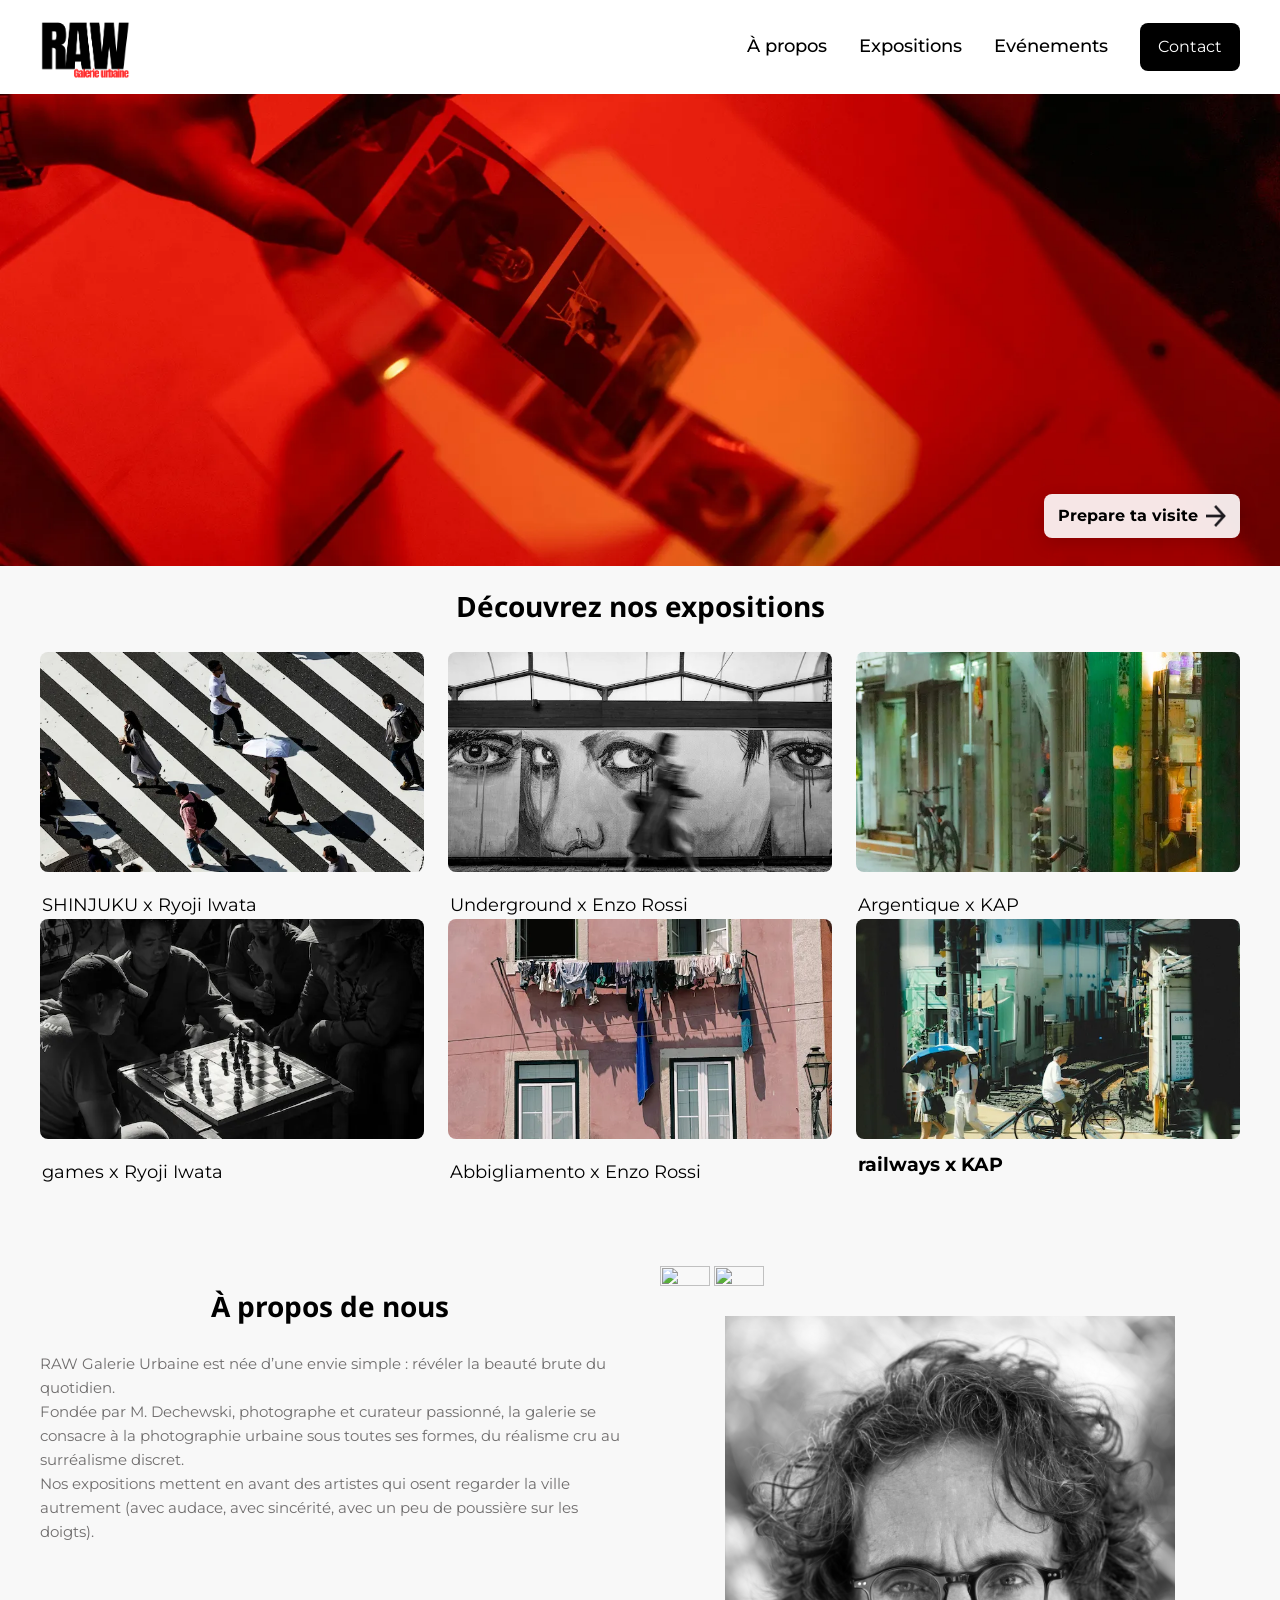
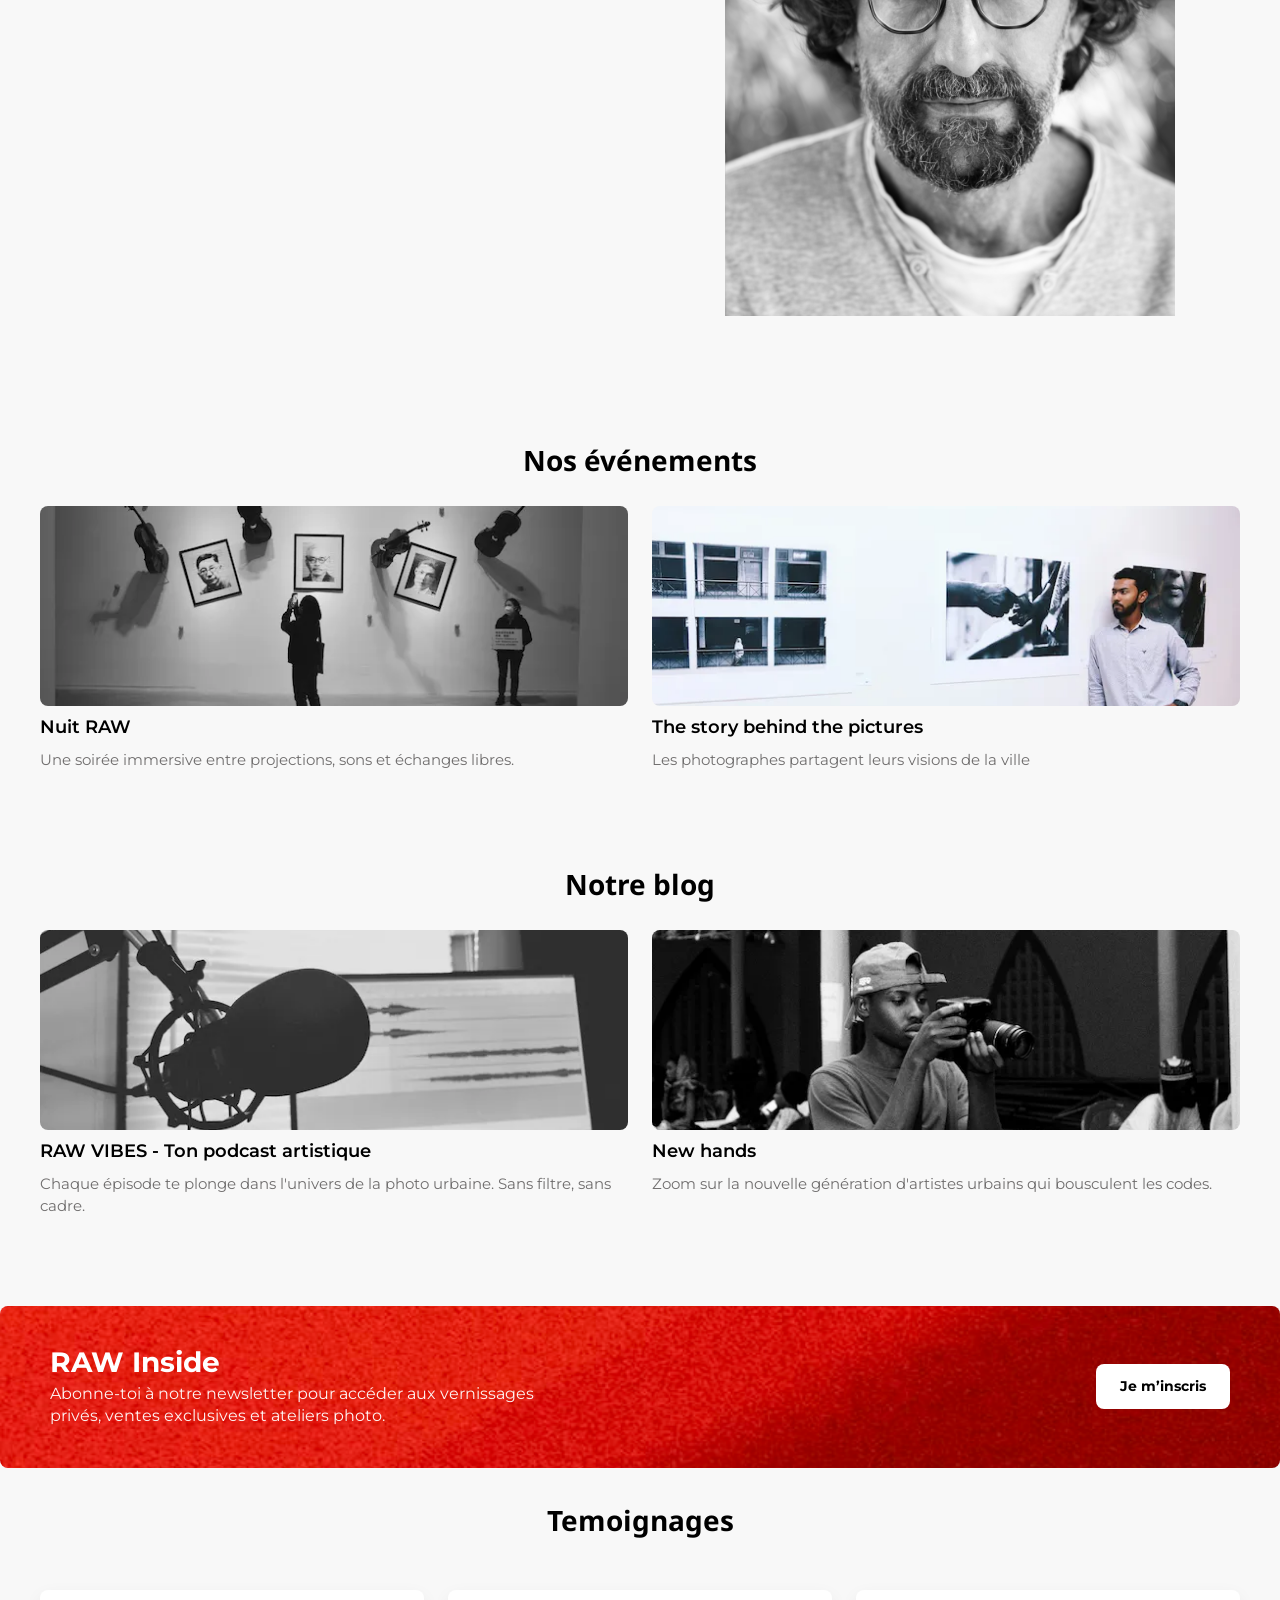
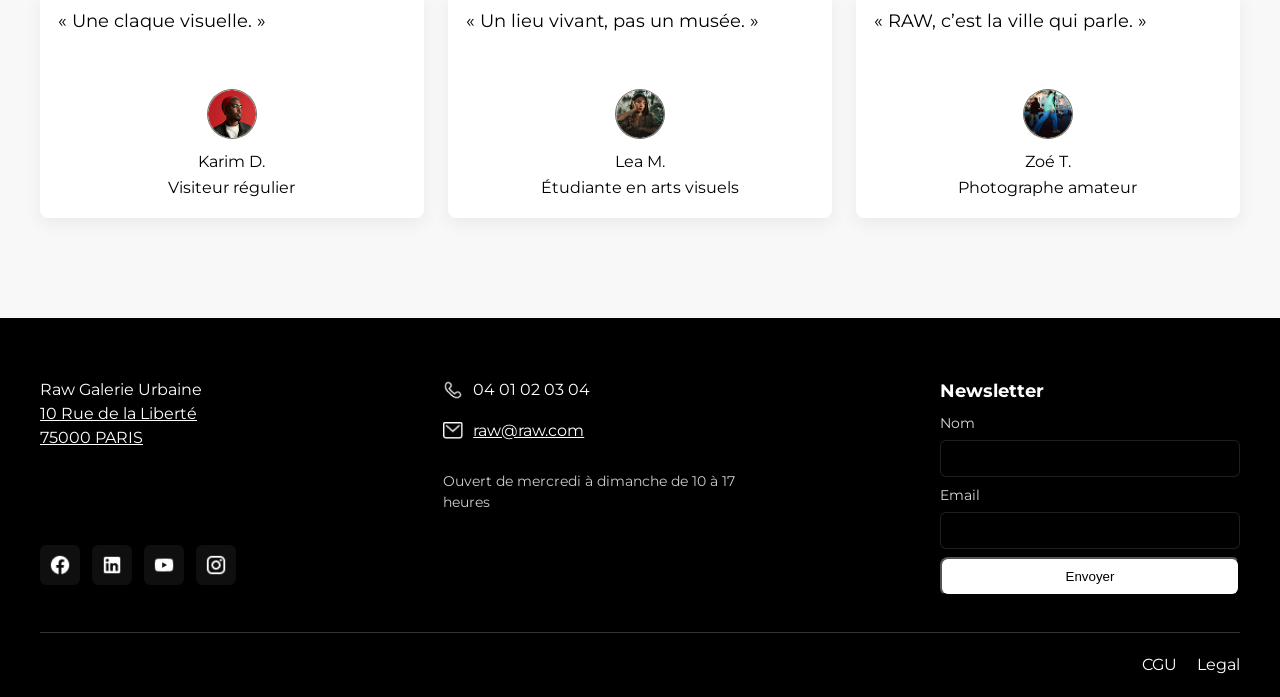
==== commit ad511cd4: "Add files via upload" ====
--- a/index.html
+++ b/index.html
@@ -17,6 +17,8 @@
   <meta name="twitter:title" content="RAW Galerie Urbaine" />
   <meta name="twitter:description" content="Expositions et événements de photographie urbaine à Paris." />
 
+  <link rel="preconnect" href="https://fonts.googleapis.com">
+  <link rel="preconnect" href="https://fonts.gstatic.com" crossorigin>
   <link href="https://fonts.googleapis.com/css2?family=Noto+Sans+Javanese:wght@400;700&family=Montserrat:ital,wght@0,400;0,700;1,400&display=swap" rel="stylesheet">
   
   <link rel="stylesheet" href="css.css">
@@ -45,7 +47,7 @@
     
     <header class="mobile-header">
       <input type="checkbox" id="menu-toggle" class="visually-hidden">
-      <img class="group" src="images/Raw.png" alt="Logo RAW Galerie Urbaine" />
+      <img class="group" src="images/Raw.png" width="120" height="40" alt="Logo RAW Galerie Urbaine" />
       <label for="menu-toggle" class="hamburger" aria-label="Menu de navigation">
         <span></span>
         <span></span>
@@ -61,7 +63,7 @@
 
     <div class="navigation">
       <div class="navigation-content">
-          <img class="group" src="images/Raw.png" alt="Logo RAW Galerie Urbaine" />
+          <img class="group" src="images/Raw.png" width="90" height="30" alt="Logo RAW Galerie Urbaine" />
           
           <nav class="items" aria-label="Menu principal">
             <a href="#apropos" class="text-wrapper-7">À propos</a>
@@ -77,11 +79,18 @@
     <main class="desktop responsive-wrapper"> 
 
       <div class="banner">
-        <img class="rectangle" src="images/banner.webp" width="1920" height="480" fetchpriority="high" alt="Photographie urbaine" />
+        <img class="rectangle" 
+             src="images/banner.webp" 
+             srcset="images/banner-mobile.webp 600w, images/banner.webp 1920w"
+             sizes="(max-width: 768px) 100vw, 1920px"
+             width="1920" height="480" 
+             fetchpriority="high" 
+             alt="Photographie urbaine" />
+             
         <h1 class="visually-hidden">RAW Galerie Urbaine - Photographie urbaine & expositions à Paris</h1>
         <a href="#" class="group-5 visit-button">
           <div class="text-wrapper-16">Prepare ta visite</div>
-          <div class="arrow-forward"><img class="icon-6" src="images/fleche.png" alt="" /></div>
+          <div class="arrow-forward"><img class="icon-6" src="images/fleche.png" width="20" height="20" alt="" /></div>
         </a>
       </div>
       
@@ -91,32 +100,32 @@
           <input type="checkbox" id="frame-toggle" class="visually-hidden">
 
          <div class="frame-2">
-    <div class="square snap-item">
-        <img class="expo-img" src="images/shibuya.webp" width="600" height="600" loading="lazy" alt="Quartier de Shinjuku" />
-        <div class="textsq"><h3 class="text-wrapper-22">SHINJUKU x Ryoji Iwata</h3></div>
-    </div>
-    <div class="square-2 snap-item">
-        <img class="expo-img" src="images/look.webp" width="600" height="600" loading="lazy" alt="Sous-terrain" />
-        <div class="textsq-2"><h3 class="text-wrapper-22">Underground x Enzo Rossi</h3></div>
-    </div>
-    <div class="square-3 snap-item">
-        <img class="expo-img" src="images/lights.webp" width="600" height="600" loading="lazy" alt="Photographie argentique." />
-        <div class="textsq-3"><h3 class="text-wrapper-22">Argentique x KAP</h3></div>
-    </div>
-</div>
+            <div class="square snap-item">
+                <img class="expo-img" src="images/shibuya.webp" width="600" height="600" loading="lazy" decoding="async" alt="Quartier de Shinjuku" />
+                <div class="textsq"><h3 class="text-wrapper-22">SHINJUKU x Ryoji Iwata</h3></div>
+            </div>
+            <div class="square-2 snap-item">
+                <img class="expo-img" src="images/look.webp" width="600" height="600" loading="lazy" decoding="async" alt="Sous-terrain" />
+                <div class="textsq-2"><h3 class="text-wrapper-22">Underground x Enzo Rossi</h3></div>
+            </div>
+            <div class="square-3 snap-item">
+                <img class="expo-img" src="images/lights.webp" width="600" height="600" loading="lazy" decoding="async" alt="Photographie argentique." />
+                <div class="textsq-3"><h3 class="text-wrapper-22">Argentique x KAP</h3></div>
+            </div>
+        </div>
           
           <div class="frame-3">
-              <div class="square-4 snap-item"><img class="expo-img" src="images/chess.webp" width="600" height="600" loading="lazy" alt="Photographie de un jeu d'échecs" loading="lazy" /> <div class="textsq-3"><h3 class="text-wrapper-22">games x Ryoji Iwata</h3></div></div>
-              <div class="square-2 snap-item"><img class="expo-img" src="images/clothes.webp" width="600" height="600" loading="lazy" alt="Photographie de de vêtements" loading="lazy" /> <div class="textsq-2"><h3 class="text-wrapper-22">Abbigliamento x Enzo Rossi</h3></div></div>
-              <div class="square-3 snap-item"><img class="expo-img" src="images/railway.webp" width="600" height="600" loading="lazy" alt="Photographie de voies ferrées en ville" loading="lazy" /> <div class="textsq-4"><h3 class="text-wrapper-24">railways x KAP</h3></div></div>
+              <div class="square-4 snap-item"><img class="expo-img" src="images/chess.webp" width="600" height="600" loading="lazy" decoding="async" alt="Photographie de un jeu d'échecs" /> <div class="textsq-3"><h3 class="text-wrapper-22">games x Ryoji Iwata</h3></div></div>
+              <div class="square-2 snap-item"><img class="expo-img" src="images/clothes.webp" width="600" height="600" loading="lazy" decoding="async" alt="Photographie de de vêtements" /> <div class="textsq-2"><h3 class="text-wrapper-22">Abbigliamento x Enzo Rossi</h3></div></div>
+              <div class="square-3 snap-item"><img class="expo-img" src="images/railway.webp" width="600" height="600" loading="lazy" decoding="async" alt="Photographie de voies ferrées en ville" /> <div class="textsq-4"><h3 class="text-wrapper-24">railways x KAP</h3></div></div>
           </div>
 
           <div class="nav-control-wrapper">
               <label for="frame-toggle" class="nav-arrow left-arrow" aria-label="Afficher les expositions précédentes">
-                  <img src="images/left.png" alt="Flèche gauche" />
+                  <img src="images/left.png" width="24" height="24" alt="Flèche gauche" />
               </label>
               <label for="frame-toggle" class="nav-arrow right-arrow" aria-label="Afficher les expositions suivantes">
-                  <img src="images/right.png" alt="Flèche droite" />
+                  <img src="images/right.png" width="24" height="24" alt="Flèche droite" />
               </label>
           </div>
       </div>
@@ -139,10 +148,10 @@
         
         <div class="image">
             <div class="media-content">
-                <img class="crossline" src="images/crossline-2.svg" alt="" loading="lazy" />
-                <img class="crossline" src="images/crossline.svg" alt="" loading="lazy" />
-            </div>
-            <img class="owner" src="images/owner.jpg" alt="M. Dechewski, fondateur et curateur de la galerie RAW" loading="lazy" />
+                <img class="crossline" src="images/crossline-2.svg" width="50" height="50" alt="" loading="lazy" />
+                <img class="crossline" src="images/crossline.svg" width="50" height="50" alt="" loading="lazy" />
+            </div>
+            <img class="owner" src="images/owner.jpg" width="400" height="600" alt="M. Dechewski, fondateur et curateur de la galerie RAW" loading="lazy" decoding="async" />
         </div>
     </div>
 
@@ -150,14 +159,14 @@
           <h2 class="text-wrapper-18">Nos événements</h2>
           <div class="evenements-2">
             <div class="sq">
-              <img class="img-2" src="images/expo.webp" width="600" height="600" loading="lazy" alt="Photographie de Nuit RAW" loading="lazy" />
+              <img class="img-2" src="images/expo.webp" width="600" height="600" loading="lazy" decoding="async" alt="Photographie de Nuit RAW" />
               <div class="copy">
                 <h3 class="text-wrapper-19">Nuit RAW</h3>
                 <p class="une-soir-e-immersive">Une soirée immersive entre projections, sons et échanges libres.</p>
               </div>
             </div>
             <div class="sq">
-              <img class="img-2" src="images/artiste.webp" width="600" height="600" loading="lazy" alt="Un photographe parle à son public" loading="lazy" />
+              <img class="img-2" src="images/artiste.webp" width="600" height="600" loading="lazy" decoding="async" alt="Un photographe parle à son public" />
               <div class="copy">
                 <h3 class="text-wrapper-19">The story behind the pictures</h3>
                 <p class="text-wrapper-20">Les photographes partagent leurs visions de la ville</p>
@@ -170,7 +179,7 @@
         <h2 class="text-wrapper-21">Notre blog</h2>
         <div class="blog-2">
             <div class="sq">
-              <img class="pexels-tommyclopez" src="images/podcast.webp" width="600" height="600" alt="Microphone de podcast RAW VIBES" loading="lazy" />
+              <img class="pexels-tommyclopez" src="images/podcast.webp" width="600" height="600" alt="Microphone de podcast RAW VIBES" loading="lazy" decoding="async" />
               <div class="copy-2">
                 <h3 class="text-wrapper-19">RAW VIBES - Ton podcast artistique</h3>
                 <p class="chaque-pisode-te">
@@ -179,7 +188,7 @@
               </div>
             </div>
             <div class="sq">
-              <img class="pexels" src="images/photo.webp" width="600" height="600" alt="Jeune photographe dans la rue" loading="lazy" />
+              <img class="pexels" src="images/photo.webp" width="600" height="600" alt="Jeune photographe dans la rue" loading="lazy" decoding="async" />
               <div class="copy">
                 <h3 class="text-wrapper-19">New hands</h3>
                 <p class="zoom-sur-la-nouvelle">
@@ -207,7 +216,7 @@
           <div class="customer-quote">
             <p class="div">« Une claque visuelle. »</p>
             <div class="avatar">
-              <img class="img" src="images/Avatar.png" alt="Portrait de Karim D." loading="lazy" />
+              <img class="img" src="images/Avatar.png" width="48" height="48" alt="Portrait de Karim D." loading="lazy" />
               <div class="frame">
                 <div class="text-wrapper-2">Karim D.</div>
                 <div class="text-wrapper-3">Visiteur régulier</div>
@@ -217,7 +226,7 @@
           <div class="customer-quote-2">
             <p class="p">« Un lieu vivant, pas un musée. »</p>
             <div class="avatar-2">
-              <img class="img" src="images/Avatar (1).png" alt="Portrait de Lea M." loading="lazy" />
+              <img class="img" src="images/Avatar (1).png" width="48" height="48" alt="Portrait de Lea M." loading="lazy" />
               <div class="frame">
                 <div class="text-wrapper-2">Lea M.</div>
                 <div class="text-wrapper-3">Étudiante en arts visuels</div>
@@ -227,7 +236,7 @@
           <div class="customer-quote-3">
             <p class="p">« RAW, c’est la ville qui parle. »</p>
             <div class="avatar-2">
-              <img class="img" src="images/Avatar (2).png" alt="Portrait de Zoé T." loading="lazy" />
+              <img class="img" src="images/Avatar (2).png" width="48" height="48" alt="Portrait de Zoé T." loading="lazy" />
               <div class="frame">
                 <div class="text-wrapper-2">Zoé T.</div>
                 <div class="text-wrapper-3">Photographe amateur</div>
@@ -244,21 +253,21 @@
           </a>
         </p>
         
-        <img class="divider" src="images/image.svg" alt="" loading="lazy" />
+        <img class="divider" src="images/image.svg" width="300" height="2" alt="" loading="lazy" />
 
         <div class="contact-item tel-row"> 
-          <img src="images/telephone.png" alt="icône de téléphone" loading="lazy" />
+          <img src="images/telephone.png" width="20" height="20" alt="icône de téléphone" loading="lazy" />
           <p class="text-wrapper-10">04 01 02 03 04</p>
         </div>
         
         <div class="contact-item mail-row">
-          <img src="images/mail.png" alt="icône de mail" loading="lazy" />
+          <img src="images/mail.png" width="20" height="20" alt="icône de mail" loading="lazy" />
           <a href="mailto:raw@raw.com" class="text-wrapper-11">raw@raw.com</a>
         </div>
         
         <p class="text-wrapper-12">Ouvert de mercredi à dimanche de 10 à 17 heures</p>
 
-        <img class="divider-2" src="images/divider.svg" alt="" loading="lazy" />
+        <img class="divider-2" src="images/divider.svg" width="300" height="2" alt="" loading="lazy" />
 
         <div class="footer-form-container" id="contact">
           <form action="#" method="POST" aria-label="Formulaire d'inscription à la newsletter">
@@ -277,16 +286,16 @@
         
         <div class="social-icons">
           <a href="https://www.facebook.com/" target="_blank" rel="noopener noreferrer" aria-label="Lien vers notre page Facebook">
-            <div class="buttons-icon"><img class="icon-2" src="images/facebook.png" alt="" /></div>
+            <div class="buttons-icon"><img class="icon-2" src="images/facebook.png" width="22" height="22" alt="" /></div>
           </a>
           <a href="https://www.linkedin.com/" target="_blank" rel="noopener noreferrer" aria-label="Lien vers notre page LinkedIn">
-            <div class="buttons-icon"><img class="icon-3" src="images/linkedin.png" alt="" /></div>
+            <div class="buttons-icon"><img class="icon-3" src="images/linkedin.png" width="22" height="22" alt="" /></div>
           </a>
           <a href="https://www.youtube.com/" target="_blank" rel="noopener noreferrer" aria-label="Lien vers notre chaîne YouTube">
-            <div class="buttons-icon"><img class="icon-4" src="images/youtube.png" alt="" /></div>
+            <div class="buttons-icon"><img class="icon-4" src="images/youtube.png" width="22" height="22" alt="" /></div>
           </a>
           <a href="https://www.instagram.com/" target="_blank" rel="noopener noreferrer" aria-label="Lien vers notre page Instagram">
-            <div class="buttons-icon"><img class="icon-5" src="images/instagram.png" alt="" /></div>
+            <div class="buttons-icon"><img class="icon-5" src="images/instagram.png" width="22" height="22" alt="" /></div>
           </a>
         </div>
         
--- a/css.css
+++ b/css.css
@@ -8,7 +8,7 @@
   --black: #000;
   --white: #fff;
   --red: #c92a2a;
-  --grey: #828282;
+  --grey: #706e6e;
   --bg: #f8f8f8;
   --max-content-width: 1348px;
   --gap: 24px;
@@ -26,6 +26,12 @@
   line-height:1.5;
   -webkit-font-smoothing:antialiased;
   -moz-osx-font-smoothing:grayscale;
+}
+
+/* OPTIMISATION: Gestion globale des images */
+img {
+  max-width: 100%;
+  height: auto;
 }
 
 /* Accessible helper */
@@ -118,7 +124,6 @@
 /* ========== NAVIGATION DESKTOP (hidden on mobile) ========== */
 .navigation{
   display:none; 
-  /* Le reste du style est géré dans la Media Query Desktop */
 }
 
 .items{ display:flex; gap:32px; align-items:center; }
@@ -139,6 +144,8 @@
   height:100%;
   object-fit:cover;
   display:block;
+  /* OPTIMISATION: couleur de fond pendant chargement */
+  background-color: #e0e0e0;
 }
 
 .group-5{
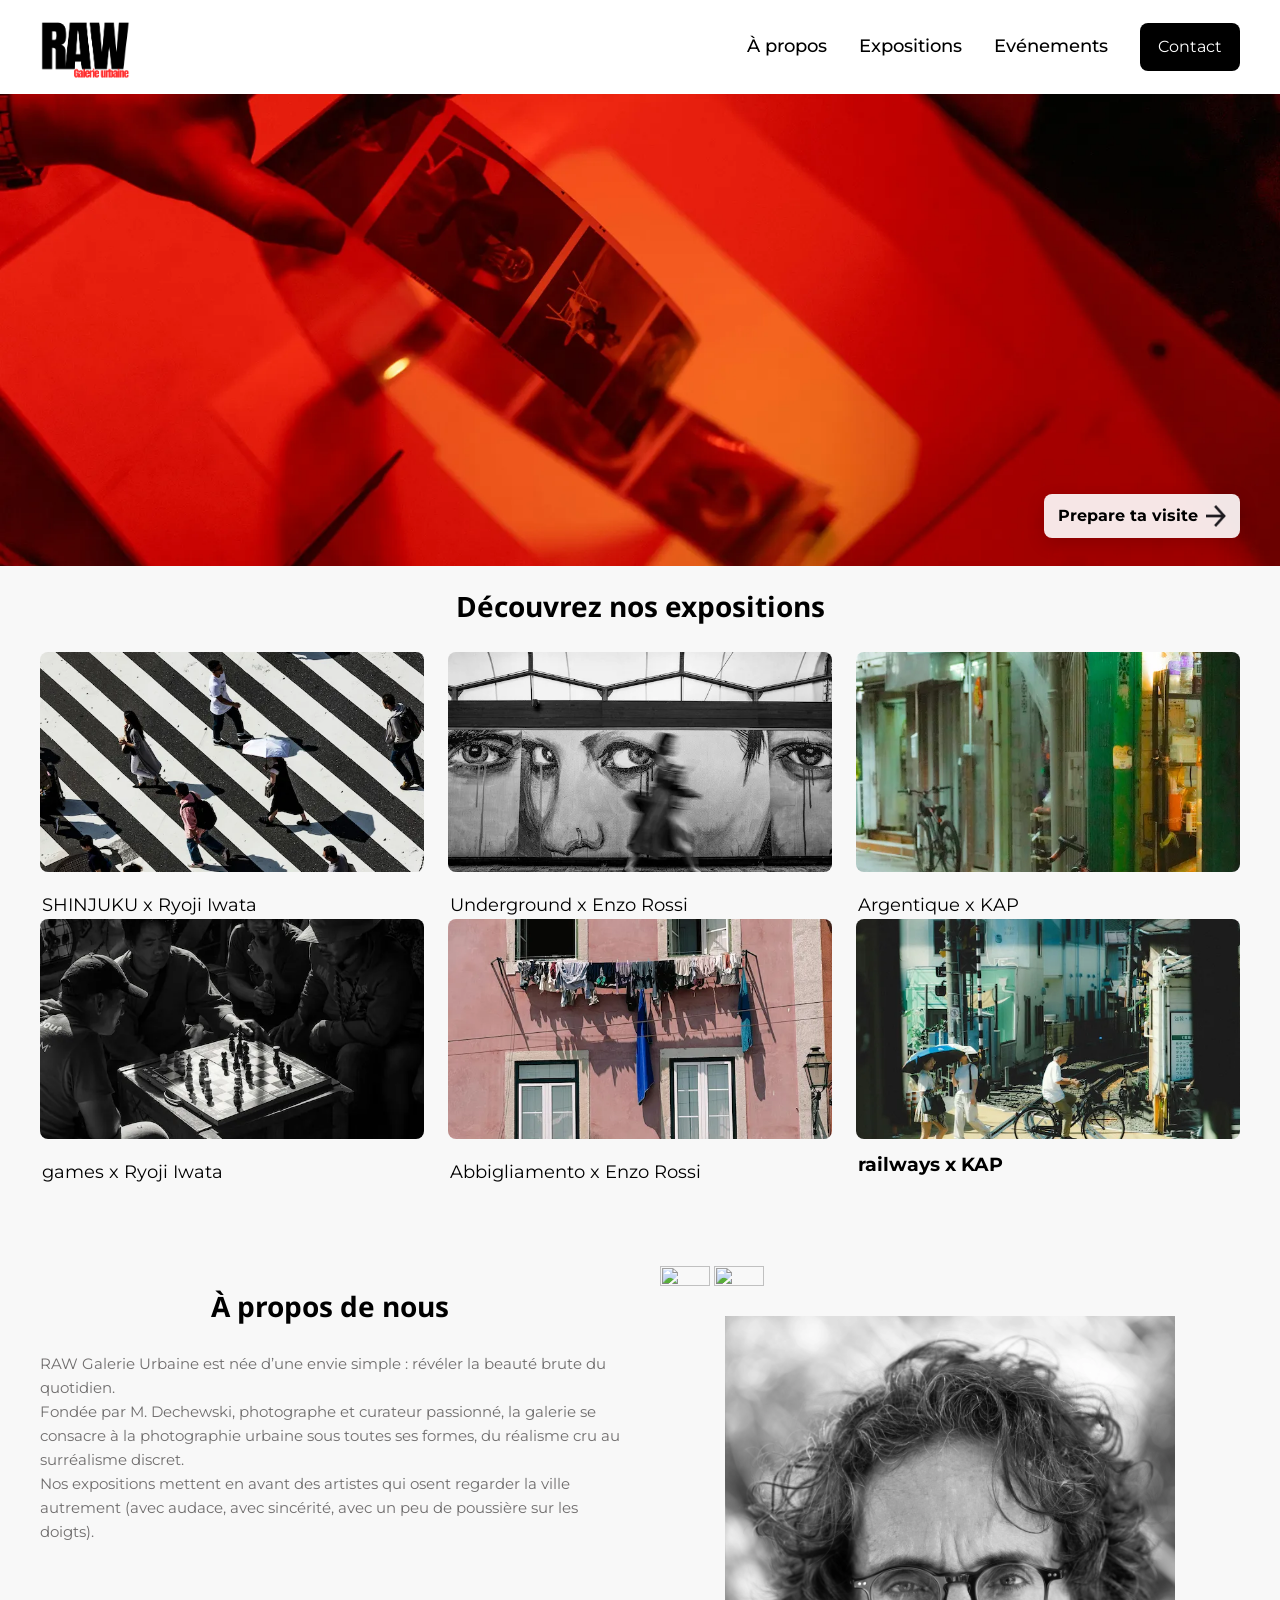
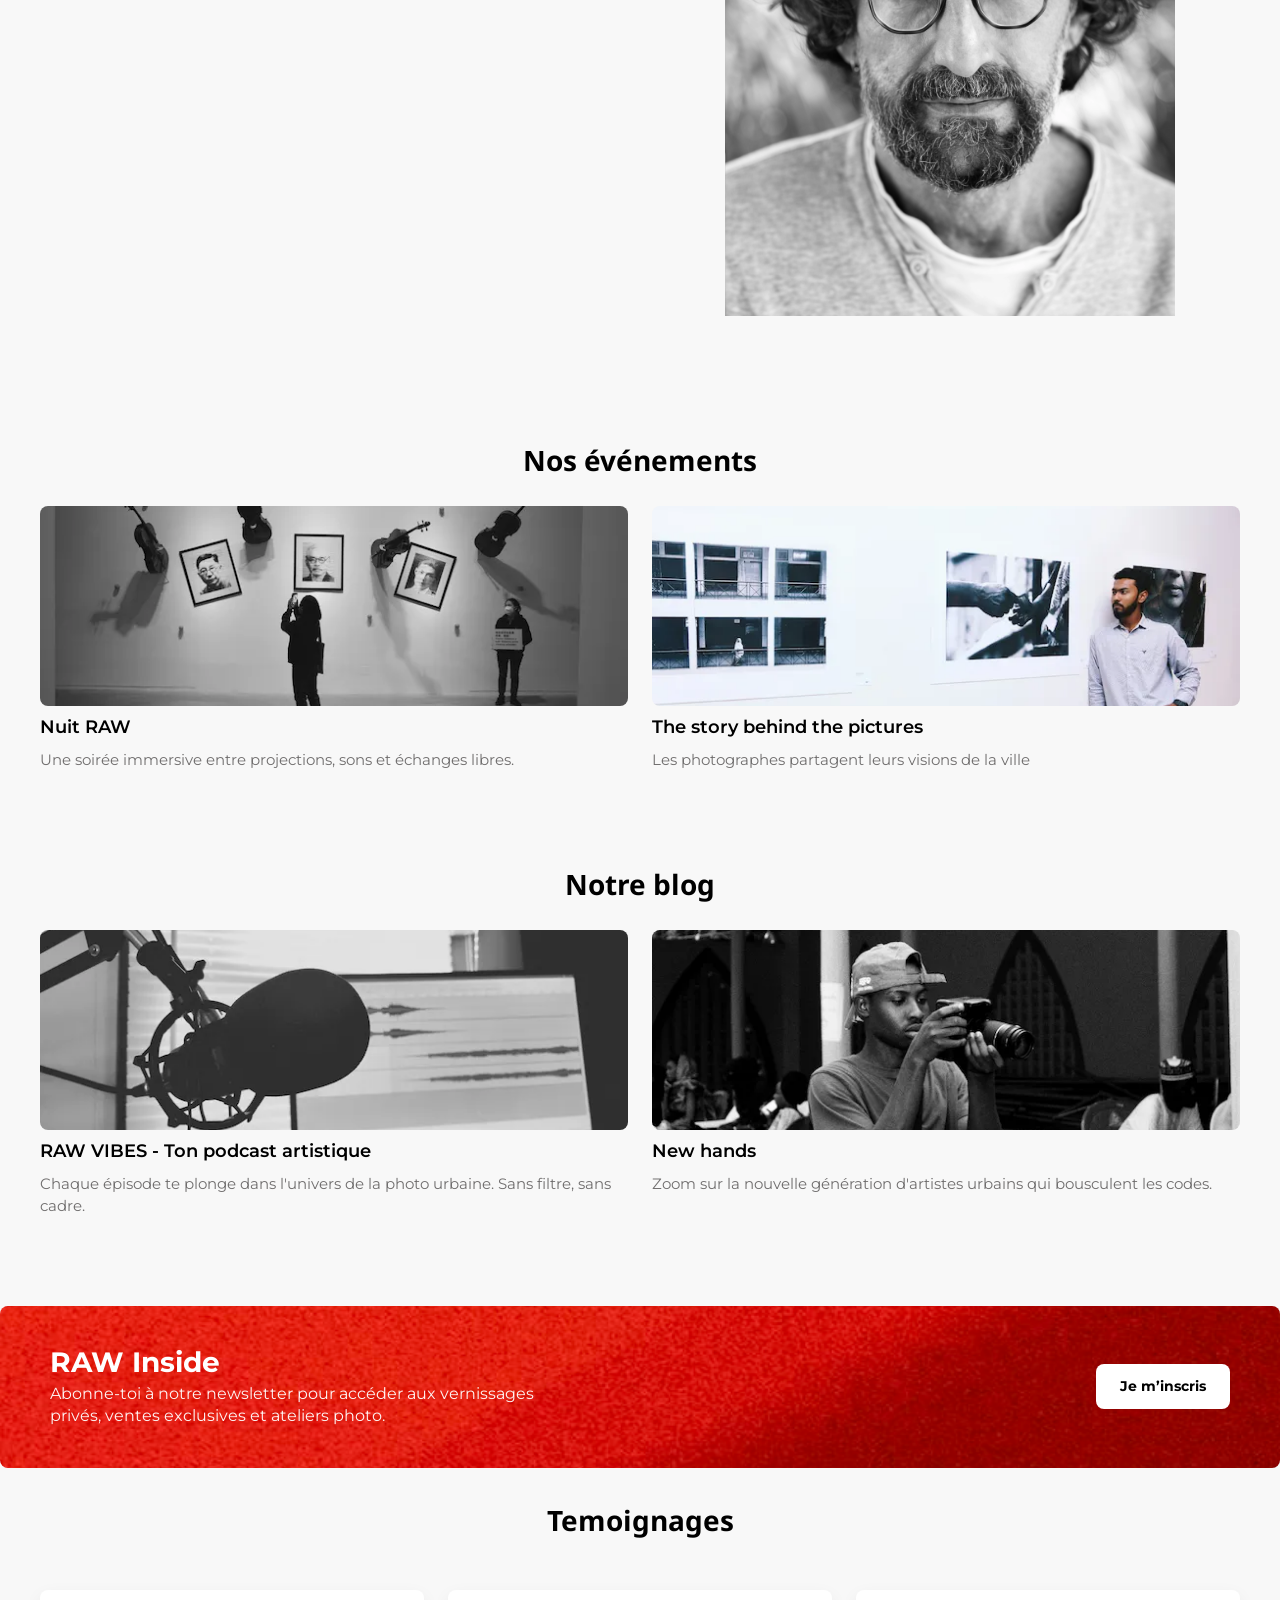
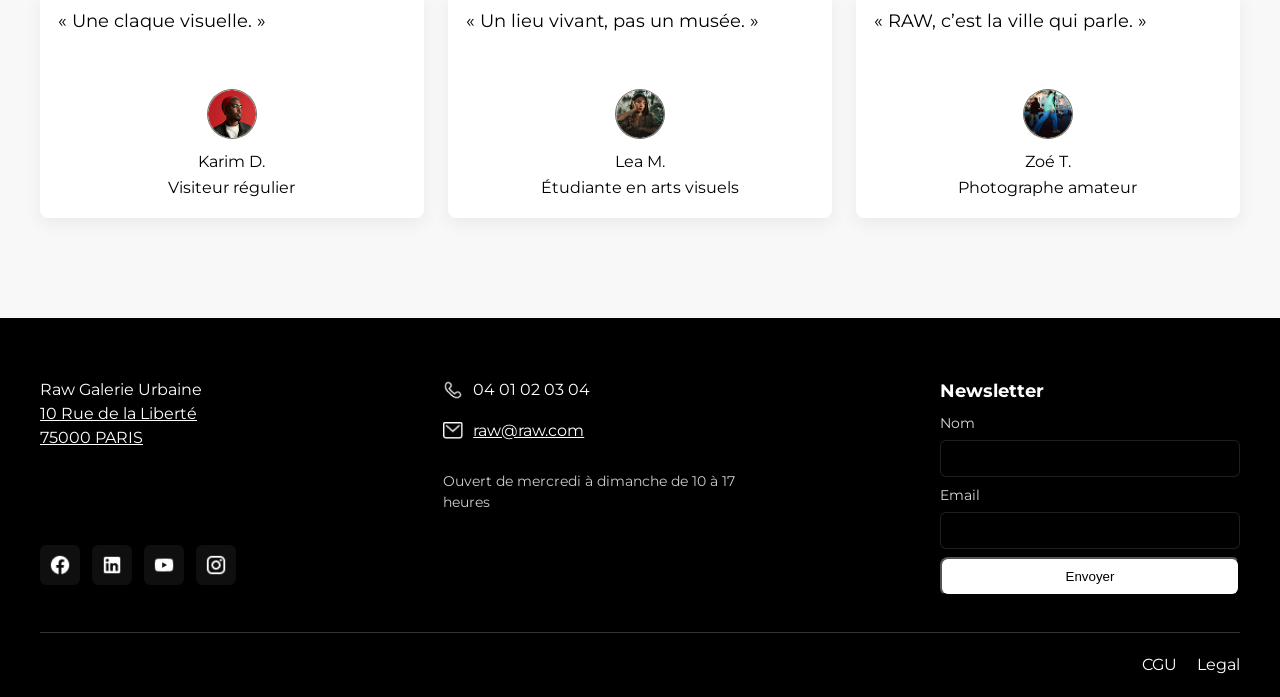
==== commit 0aacc5a7: "Add files via upload" ====
--- a/index.html
+++ b/index.html
@@ -151,7 +151,7 @@
                 <img class="crossline" src="images/crossline-2.svg" width="50" height="50" alt="" loading="lazy" />
                 <img class="crossline" src="images/crossline.svg" width="50" height="50" alt="" loading="lazy" />
             </div>
-            <img class="owner" src="images/owner.jpg" width="400" height="600" alt="M. Dechewski, fondateur et curateur de la galerie RAW" loading="lazy" decoding="async" />
+            <img class="owner" src="images/owner.webp" width="400" height="600" alt="M. Dechewski, fondateur et curateur de la galerie RAW" loading="lazy" decoding="async" />
         </div>
     </div>
 
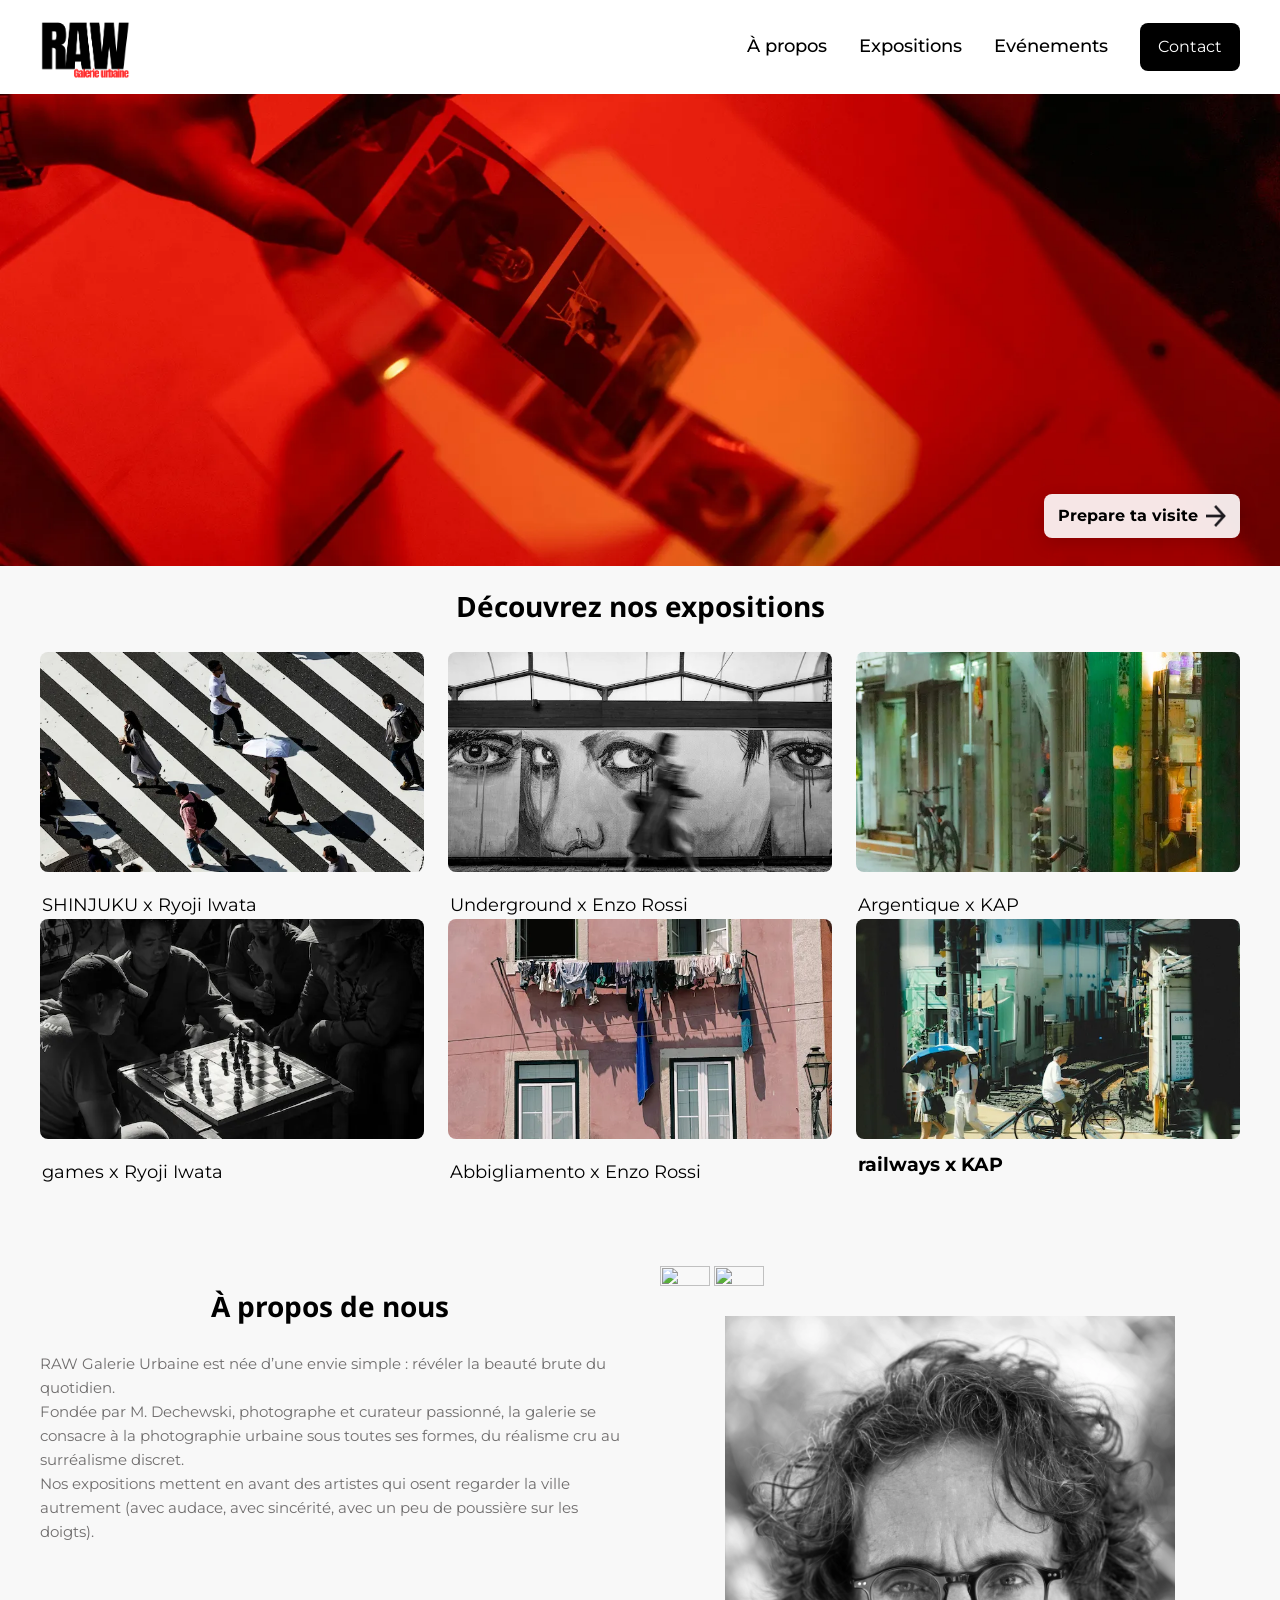
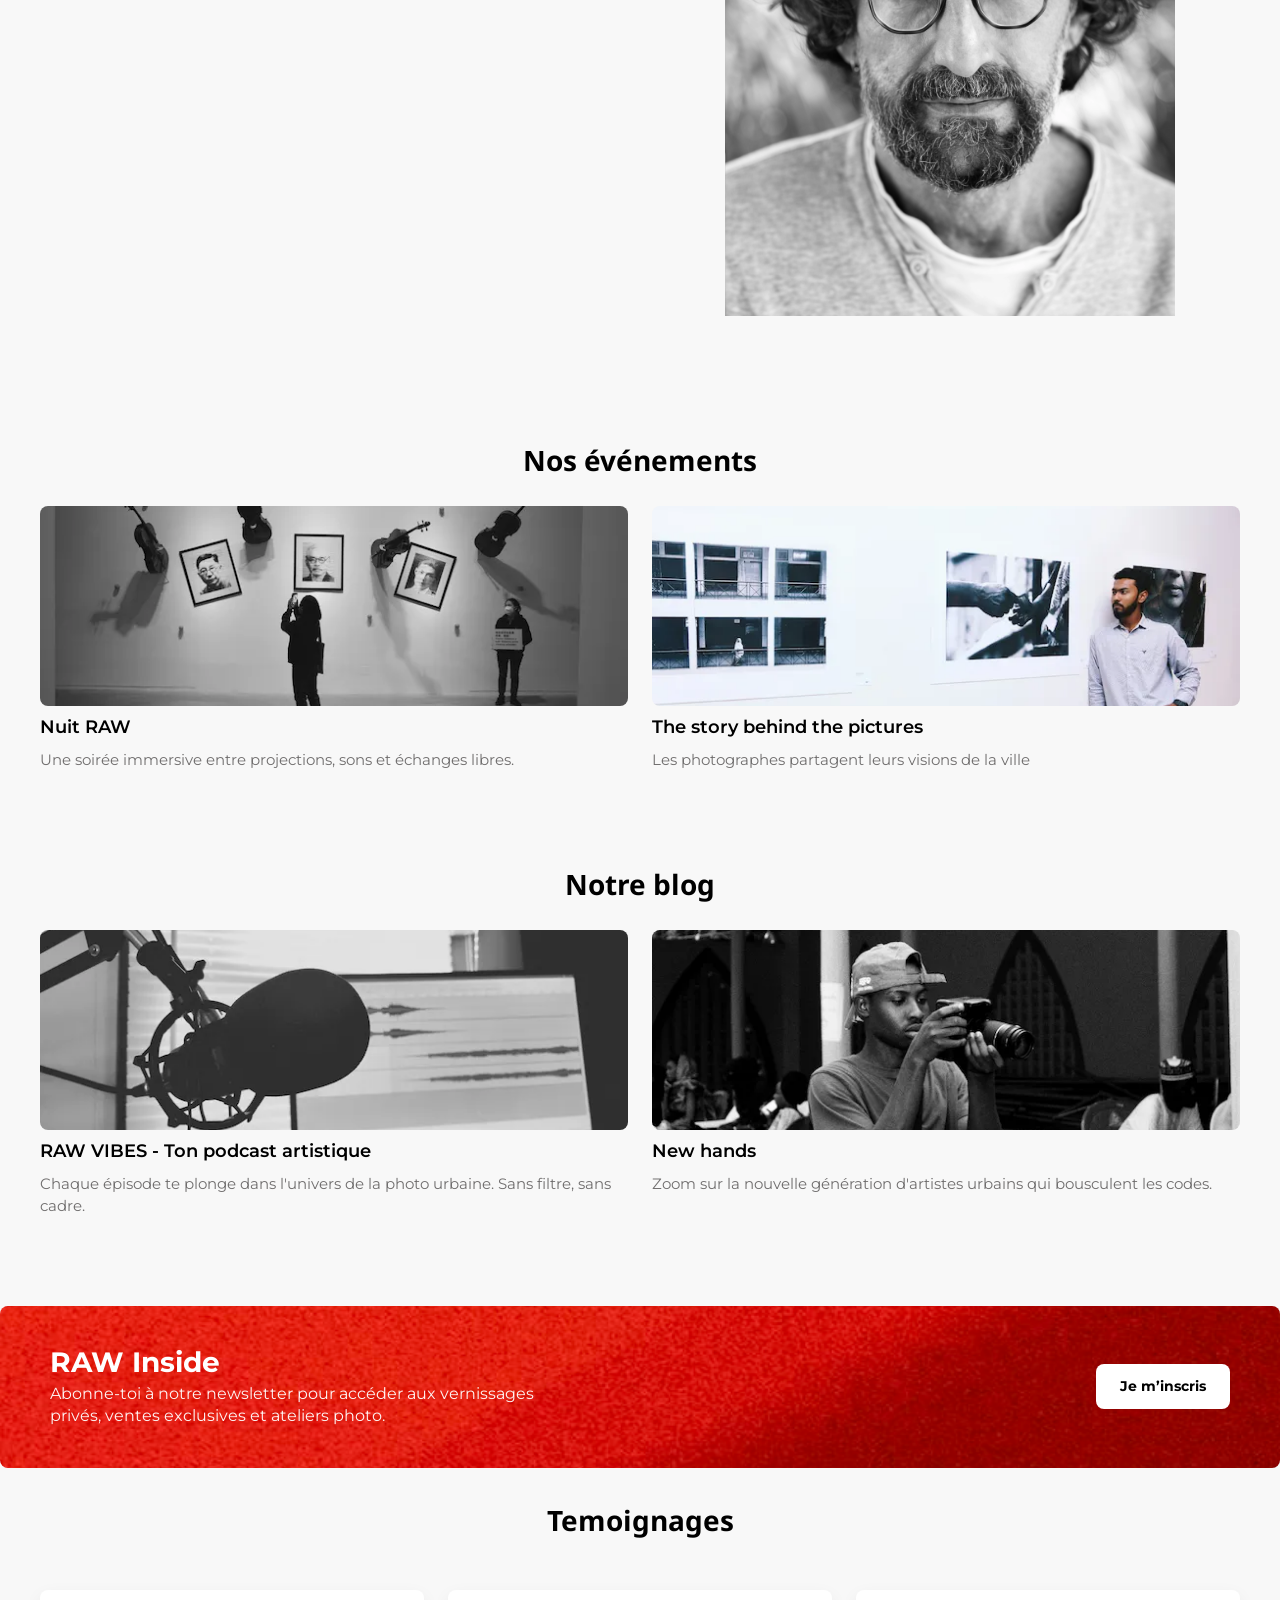
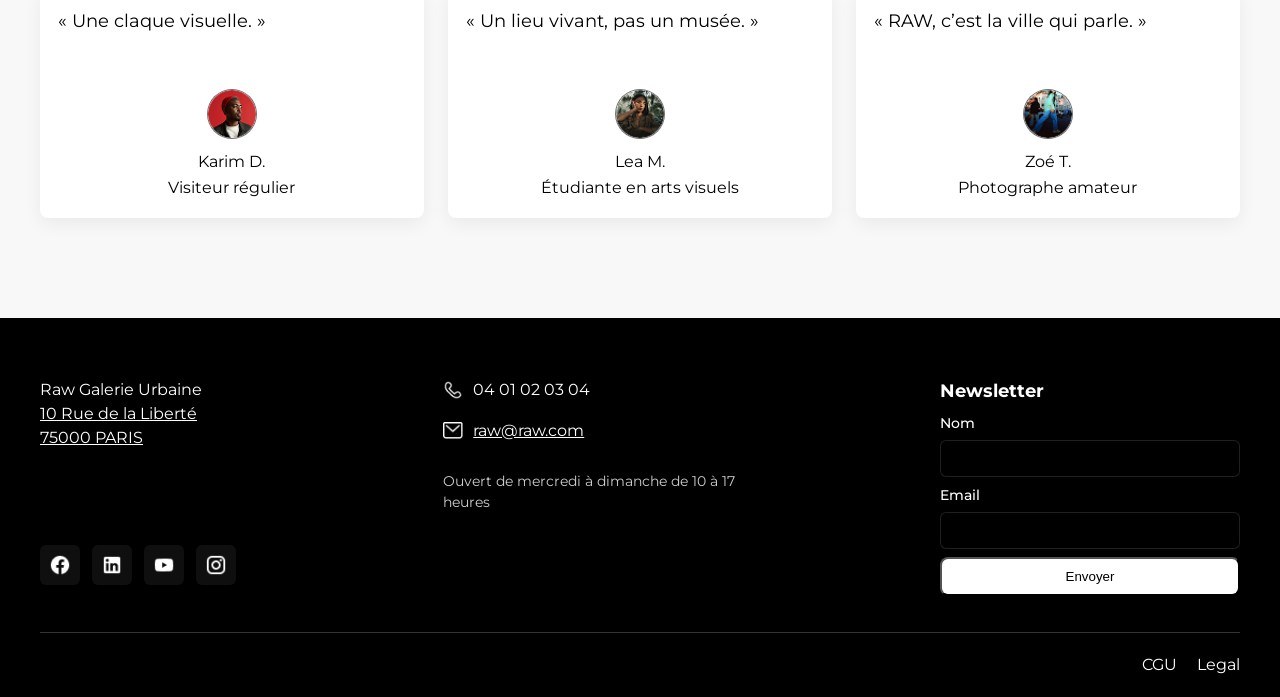
==== commit efea93f2: "Add files via upload" ====
--- a/index.html
+++ b/index.html
@@ -9,26 +9,26 @@
   
   <meta property="og:site_name" content="RAW Galerie Urbaine" />
   <meta property="og:title" content="RAW Galerie Urbaine — Photographie urbaine & expositions" />
-  <meta property="og:description" content="Expositions, vernissages et ateliers photo à Paris. RAW VIBES podcast et visites guidées." />
+  <meta property="og:description" content="Expositions, vernissages et ateliers photo à Paris." />
   <meta property="og:type" content="website" />
-  <meta property="og:image" content="https://www.ton-site-example.fr/images/banner.jpg" />
-  
+  <meta property="og:image" content="https://www.ton-site-example.fr/images/banner.webp" />
   <meta name="twitter:card" content="summary_large_image" />
-  <meta name="twitter:title" content="RAW Galerie Urbaine" />
-  <meta name="twitter:description" content="Expositions et événements de photographie urbaine à Paris." />
 
   <link rel="preconnect" href="https://fonts.googleapis.com">
   <link rel="preconnect" href="https://fonts.gstatic.com" crossorigin>
+  <link rel="preload" as="image" href="images/banner-mobile.webp" type="image/webp" media="(max-width: 768px)">
+
+  <link rel="preload" href="css.css" as="style">
+  <link rel="stylesheet" href="css.css">
+
   <link href="https://fonts.googleapis.com/css2?family=Noto+Sans+Javanese:wght@400;700&family=Montserrat:ital,wght@0,400;0,700;1,400&display=swap" rel="stylesheet">
-  
-  <link rel="stylesheet" href="css.css">
   
   <script type="application/ld+json">
   {
     "@context": "https://schema.org",
     "@type": "ArtGallery",
     "name": "RAW Galerie Urbaine",
-    "image": "https://www.ton-site-example.fr/images/banner.jpg",
+    "image": "https://www.ton-site-example.fr/images/banner.webp",
     "address": {
       "@type": "PostalAddress",
       "streetAddress": "10 Rue de la Liberté",
@@ -48,12 +48,12 @@
     <header class="mobile-header">
       <input type="checkbox" id="menu-toggle" class="visually-hidden">
       <img class="group" src="images/Raw.png" width="120" height="40" alt="Logo RAW Galerie Urbaine" />
-      <label for="menu-toggle" class="hamburger" aria-label="Menu de navigation">
-        <span></span>
-        <span></span>
-        <span></span>
+      <label for="menu-toggle" class="hamburger" aria-label="Ouvrir le menu de navigation">
+        <span aria-hidden="true"></span>
+        <span aria-hidden="true"></span>
+        <span aria-hidden="true"></span>
       </label>
-      <nav class="main-menu">
+      <nav class="main-menu" aria-label="Menu principal mobile">
           <a href="#apropos">À propos</a>
           <a href="#expo">Expositions</a>
           <a href="#evenements">Evénements</a>
@@ -64,14 +64,11 @@
     <div class="navigation">
       <div class="navigation-content">
           <img class="group" src="images/Raw.png" width="90" height="30" alt="Logo RAW Galerie Urbaine" />
-          
-          <nav class="items" aria-label="Menu principal">
+          <nav class="items" aria-label="Menu principal desktop">
             <a href="#apropos" class="text-wrapper-7">À propos</a>
             <a href="#expo" class="text-wrapper-7">Expositions</a>
             <a href="#evenements" class="text-wrapper-7">Evénements</a>
-            <a href="#contact" class="button">
-              <div class="text-wrapper-6">Contact</div>
-            </a>          
+            <a href="#contact" class="button"><div class="text-wrapper-6">Contact</div></a>          
           </nav>
       </div>
     </div>
@@ -85,12 +82,14 @@
              sizes="(max-width: 768px) 100vw, 1920px"
              width="1920" height="480" 
              fetchpriority="high" 
-             alt="Photographie urbaine" />
+             alt="Photographie urbaine - Vue artistique" />
              
         <h1 class="visually-hidden">RAW Galerie Urbaine - Photographie urbaine & expositions à Paris</h1>
-        <a href="#" class="group-5 visit-button">
+        <a href="#contact" class="group-5 visit-button" aria-label="Préparer votre visite">
           <div class="text-wrapper-16">Prepare ta visite</div>
-          <div class="arrow-forward"><img class="icon-6" src="images/fleche.png" width="20" height="20" alt="" /></div>
+          <div class="arrow-forward">
+             <img class="icon-6" src="images/fleche.png" width="20" height="20" alt="" aria-hidden="true" />
+          </div>
         </a>
       </div>
       
@@ -101,31 +100,31 @@
 
          <div class="frame-2">
             <div class="square snap-item">
-                <img class="expo-img" src="images/shibuya.webp" width="600" height="600" loading="lazy" decoding="async" alt="Quartier de Shinjuku" />
+                <img class="expo-img" src="images/shibuya.webp" width="600" height="600" loading="lazy" decoding="async" alt="Quartier de Shinjuku bondé de monde" />
                 <div class="textsq"><h3 class="text-wrapper-22">SHINJUKU x Ryoji Iwata</h3></div>
             </div>
             <div class="square-2 snap-item">
-                <img class="expo-img" src="images/look.webp" width="600" height="600" loading="lazy" decoding="async" alt="Sous-terrain" />
+                <img class="expo-img" src="images/look.webp" width="600" height="600" loading="lazy" decoding="async" alt="Vue en contre-plongée depuis un sous-terrain" />
                 <div class="textsq-2"><h3 class="text-wrapper-22">Underground x Enzo Rossi</h3></div>
             </div>
             <div class="square-3 snap-item">
-                <img class="expo-img" src="images/lights.webp" width="600" height="600" loading="lazy" decoding="async" alt="Photographie argentique." />
+                <img class="expo-img" src="images/lights.webp" width="600" height="600" loading="lazy" decoding="async" alt="Jeu de lumières en photographie argentique" />
                 <div class="textsq-3"><h3 class="text-wrapper-22">Argentique x KAP</h3></div>
             </div>
         </div>
           
           <div class="frame-3">
-              <div class="square-4 snap-item"><img class="expo-img" src="images/chess.webp" width="600" height="600" loading="lazy" decoding="async" alt="Photographie de un jeu d'échecs" /> <div class="textsq-3"><h3 class="text-wrapper-22">games x Ryoji Iwata</h3></div></div>
-              <div class="square-2 snap-item"><img class="expo-img" src="images/clothes.webp" width="600" height="600" loading="lazy" decoding="async" alt="Photographie de de vêtements" /> <div class="textsq-2"><h3 class="text-wrapper-22">Abbigliamento x Enzo Rossi</h3></div></div>
-              <div class="square-3 snap-item"><img class="expo-img" src="images/railway.webp" width="600" height="600" loading="lazy" decoding="async" alt="Photographie de voies ferrées en ville" /> <div class="textsq-4"><h3 class="text-wrapper-24">railways x KAP</h3></div></div>
+              <div class="square-4 snap-item"><img class="expo-img" src="images/chess.webp" width="600" height="600" loading="lazy" decoding="async" alt="Joueurs d'échecs dans la rue" /> <div class="textsq-3"><h3 class="text-wrapper-22">games x Ryoji Iwata</h3></div></div>
+              <div class="square-2 snap-item"><img class="expo-img" src="images/clothes.webp" width="600" height="600" loading="lazy" decoding="async" alt="Linge étendu aux fenêtres d'un immeuble coloré" /> <div class="textsq-2"><h3 class="text-wrapper-22">Abbigliamento x Enzo Rossi</h3></div></div>
+              <div class="square-3 snap-item"><img class="expo-img" src="images/railway.webp" width="600" height="600" loading="lazy" decoding="async" alt="Voies ferrées traversant un quartier urbain" /> <div class="textsq-4"><h3 class="text-wrapper-24">railways x KAP</h3></div></div>
           </div>
 
           <div class="nav-control-wrapper">
-              <label for="frame-toggle" class="nav-arrow left-arrow" aria-label="Afficher les expositions précédentes">
-                  <img src="images/left.png" width="24" height="24" alt="Flèche gauche" />
+              <label for="frame-toggle" class="nav-arrow left-arrow" aria-label="Afficher les expositions précédentes" role="button">
+                  <img src="images/left.png" width="24" height="24" alt="" aria-hidden="true" />
               </label>
-              <label for="frame-toggle" class="nav-arrow right-arrow" aria-label="Afficher les expositions suivantes">
-                  <img src="images/right.png" width="24" height="24" alt="Flèche droite" />
+              <label for="frame-toggle" class="nav-arrow right-arrow" aria-label="Afficher les expositions suivantes" role="button">
+                  <img src="images/right.png" width="24" height="24" alt="" aria-hidden="true" />
               </label>
           </div>
       </div>
@@ -147,11 +146,11 @@
         </div>
         
         <div class="image">
-            <div class="media-content">
-                <img class="crossline" src="images/crossline-2.svg" width="50" height="50" alt="" loading="lazy" />
-                <img class="crossline" src="images/crossline.svg" width="50" height="50" alt="" loading="lazy" />
-            </div>
-            <img class="owner" src="images/owner.webp" width="400" height="600" alt="M. Dechewski, fondateur et curateur de la galerie RAW" loading="lazy" decoding="async" />
+            <div class="media-content" aria-hidden="true">
+                <img class="crossline" src="images/crossline-2.svg" width="50" height="50" alt="" />
+                <img class="crossline" src="images/crossline.svg" width="50" height="50" alt="" />
+            </div>
+            <img class="owner" src="images/owner.webp" width="400" height="600" alt="Portrait de M. Dechewski, fondateur et curateur de la galerie RAW" loading="lazy" decoding="async" />
         </div>
     </div>
 
@@ -159,14 +158,14 @@
           <h2 class="text-wrapper-18">Nos événements</h2>
           <div class="evenements-2">
             <div class="sq">
-              <img class="img-2" src="images/expo.webp" width="600" height="600" loading="lazy" decoding="async" alt="Photographie de Nuit RAW" />
+              <img class="img-2" src="images/expo.webp" width="600" height="600" loading="lazy" decoding="async" alt="Visiteurs observant des photos lors d'une exposition" />
               <div class="copy">
                 <h3 class="text-wrapper-19">Nuit RAW</h3>
                 <p class="une-soir-e-immersive">Une soirée immersive entre projections, sons et échanges libres.</p>
               </div>
             </div>
             <div class="sq">
-              <img class="img-2" src="images/artiste.webp" width="600" height="600" loading="lazy" decoding="async" alt="Un photographe parle à son public" />
+              <img class="img-2" src="images/artiste.webp" width="600" height="600" loading="lazy" decoding="async" alt="Un artiste explique son œuvre devant un public" />
               <div class="copy">
                 <h3 class="text-wrapper-19">The story behind the pictures</h3>
                 <p class="text-wrapper-20">Les photographes partagent leurs visions de la ville</p>
@@ -179,7 +178,7 @@
         <h2 class="text-wrapper-21">Notre blog</h2>
         <div class="blog-2">
             <div class="sq">
-              <img class="pexels-tommyclopez" src="images/podcast.webp" width="600" height="600" alt="Microphone de podcast RAW VIBES" loading="lazy" decoding="async" />
+              <img class="pexels-tommyclopez" src="images/podcast.webp" width="600" height="600" alt="Close-up sur un microphone de studio pour le podcast RAW VIBES" loading="lazy" decoding="async" />
               <div class="copy-2">
                 <h3 class="text-wrapper-19">RAW VIBES - Ton podcast artistique</h3>
                 <p class="chaque-pisode-te">
@@ -188,7 +187,7 @@
               </div>
             </div>
             <div class="sq">
-              <img class="pexels" src="images/photo.webp" width="600" height="600" alt="Jeune photographe dans la rue" loading="lazy" decoding="async" />
+              <img class="pexels" src="images/photo.webp" width="600" height="600" alt="Jeune photographe prenant une photo dans la rue" loading="lazy" decoding="async" />
               <div class="copy">
                 <h3 class="text-wrapper-19">New hands</h3>
                 <p class="zoom-sur-la-nouvelle">
@@ -246,66 +245,64 @@
     </div>
 
     <footer class="navigation-footer">
-    
         <p class="raw-galerie-urbaine">Raw Galerie Urbaine<br /> 
-          <a href="https://www.google.com/maps/search/?api=1&query=10+Rue+de+la+Libert%C3%A9+75000+PARIS" target="_blank" rel="noopener noreferrer">
+          <a href="https://maps.google.com/?q=10+Rue+de+la+Liberté+75000+PARIS" target="_blank" rel="noopener noreferrer" aria-label="Voir l'adresse sur Google Maps">
           10 Rue de la Liberté<br />75000 PARIS
           </a>
         </p>
         
-        <img class="divider" src="images/image.svg" width="300" height="2" alt="" loading="lazy" />
+        <img class="divider" src="images/image.svg" width="300" height="2" alt="" aria-hidden="true" loading="lazy" />
 
         <div class="contact-item tel-row"> 
-          <img src="images/telephone.png" width="20" height="20" alt="icône de téléphone" loading="lazy" />
+          <img src="images/telephone.png" width="20" height="20" alt="" aria-hidden="true" loading="lazy" />
           <p class="text-wrapper-10">04 01 02 03 04</p>
         </div>
-        
         <div class="contact-item mail-row">
-          <img src="images/mail.png" width="20" height="20" alt="icône de mail" loading="lazy" />
+          <img src="images/mail.png" width="20" height="20" alt="" aria-hidden="true" loading="lazy" />
           <a href="mailto:raw@raw.com" class="text-wrapper-11">raw@raw.com</a>
         </div>
-        
         <p class="text-wrapper-12">Ouvert de mercredi à dimanche de 10 à 17 heures</p>
-
-        <img class="divider-2" src="images/divider.svg" width="300" height="2" alt="" loading="lazy" />
+        
+        <img class="divider-2" src="images/divider.svg" width="300" height="2" alt="" aria-hidden="true" loading="lazy" />
 
         <div class="footer-form-container" id="contact">
-          <form action="#" method="POST" aria-label="Formulaire d'inscription à la newsletter">
-            <h3>Newsletter</h3>
+          <form action="#" method="POST" aria-labelledby="newsletter-title">
+            <h3 id="newsletter-title">Newsletter</h3>
+            
             <div class="form-group">
               <label for="name">Nom</label>
-              <input type="text" id="name" name="name" required>
-            </div>
+              <input type="text" id="name" name="name" autocomplete="name" required>
+            </div>
+            
             <div class="form-group">
               <label for="email">Email</label>
-              <input type="email" id="email" name="email" required>
-            </div>
+              <input type="email" id="email" name="email" autocomplete="email" required>
+            </div>
+            
             <button type="submit" class="form-submit-button">Envoyer</button>
           </form>
         </div>
         
         <div class="social-icons">
-          <a href="https://www.facebook.com/" target="_blank" rel="noopener noreferrer" aria-label="Lien vers notre page Facebook">
-            <div class="buttons-icon"><img class="icon-2" src="images/facebook.png" width="22" height="22" alt="" /></div>
-          </a>
-          <a href="https://www.linkedin.com/" target="_blank" rel="noopener noreferrer" aria-label="Lien vers notre page LinkedIn">
-            <div class="buttons-icon"><img class="icon-3" src="images/linkedin.png" width="22" height="22" alt="" /></div>
-          </a>
-          <a href="https://www.youtube.com/" target="_blank" rel="noopener noreferrer" aria-label="Lien vers notre chaîne YouTube">
-            <div class="buttons-icon"><img class="icon-4" src="images/youtube.png" width="22" height="22" alt="" /></div>
-          </a>
-          <a href="https://www.instagram.com/" target="_blank" rel="noopener noreferrer" aria-label="Lien vers notre page Instagram">
-            <div class="buttons-icon"><img class="icon-5" src="images/instagram.png" width="22" height="22" alt="" /></div>
+          <a href="https://www.facebook.com/" target="_blank" rel="noopener noreferrer" aria-label="Visiter notre page Facebook">
+            <div class="buttons-icon"><img class="icon-2" src="images/facebook.png" width="22" height="22" alt="" aria-hidden="true" /></div>
+          </a>
+          <a href="https://www.linkedin.com/" target="_blank" rel="noopener noreferrer" aria-label="Visiter notre page LinkedIn">
+            <div class="buttons-icon"><img class="icon-3" src="images/linkedin.png" width="22" height="22" alt="" aria-hidden="true" /></div>
+          </a>
+          <a href="https://www.youtube.com/" target="_blank" rel="noopener noreferrer" aria-label="Visiter notre chaîne YouTube">
+            <div class="buttons-icon"><img class="icon-4" src="images/youtube.png" width="22" height="22" alt="" aria-hidden="true" /></div>
+          </a>
+          <a href="https://www.instagram.com/" target="_blank" rel="noopener noreferrer" aria-label="Visiter notre page Instagram">
+            <div class="buttons-icon"><img class="icon-5" src="images/instagram.png" width="22" height="22" alt="" aria-hidden="true" /></div>
           </a>
         </div>
         
         <div class="footer-bottom-line"></div>
-        
         <div class="footer-legal-row">
             <div class="text-wrapper-8">CGU</div>
             <div class="text-wrapper-9">Legal</div>
         </div>
-
     </footer>
     </main> 
 </body>
--- a/css.css
+++ b/css.css
@@ -775,6 +775,15 @@
       padding-top: 20px;
       border-top: 1px solid rgba(255,255,255,0.2);
   }
-
+a:focus, button:focus, input:focus, label:focus {
+    outline: 2px solid #ffffff;
+    outline-offset: 2px;
+}
+
+
+.footer-form-container label {
+    color: #ffffff; /* Contraste maximal */
+    font-weight: 500;
+}
   .navigation-footer .divider, .navigation-footer .divider-2, .footer-bottom-line { display: none; }
 }
--- a/css.css
+++ b/css.css
@@ -775,6 +775,15 @@
       padding-top: 20px;
       border-top: 1px solid rgba(255,255,255,0.2);
   }
-
+a:focus, button:focus, input:focus, label:focus {
+    outline: 2px solid #ffffff;
+    outline-offset: 2px;
+}
+
+
+.footer-form-container label {
+    color: #ffffff; /* Contraste maximal */
+    font-weight: 500;
+}
   .navigation-footer .divider, .navigation-footer .divider-2, .footer-bottom-line { display: none; }
 }
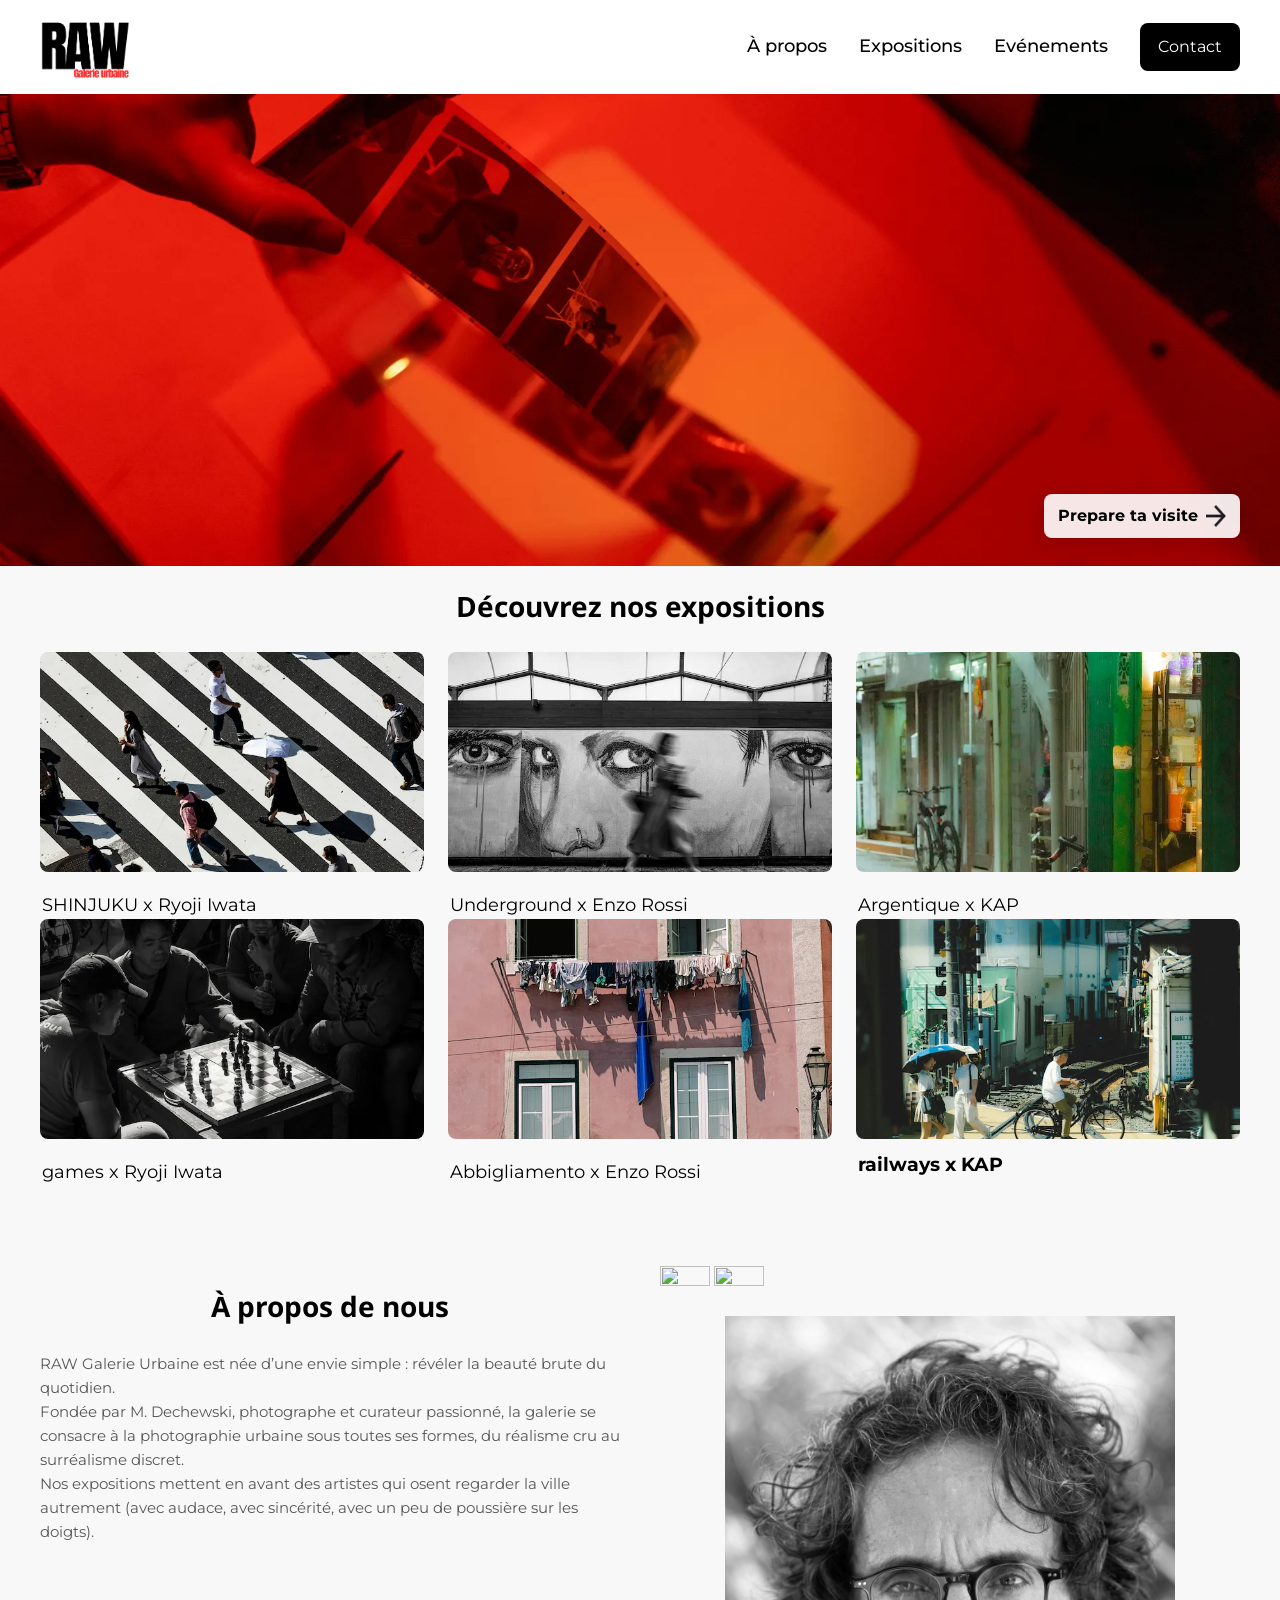
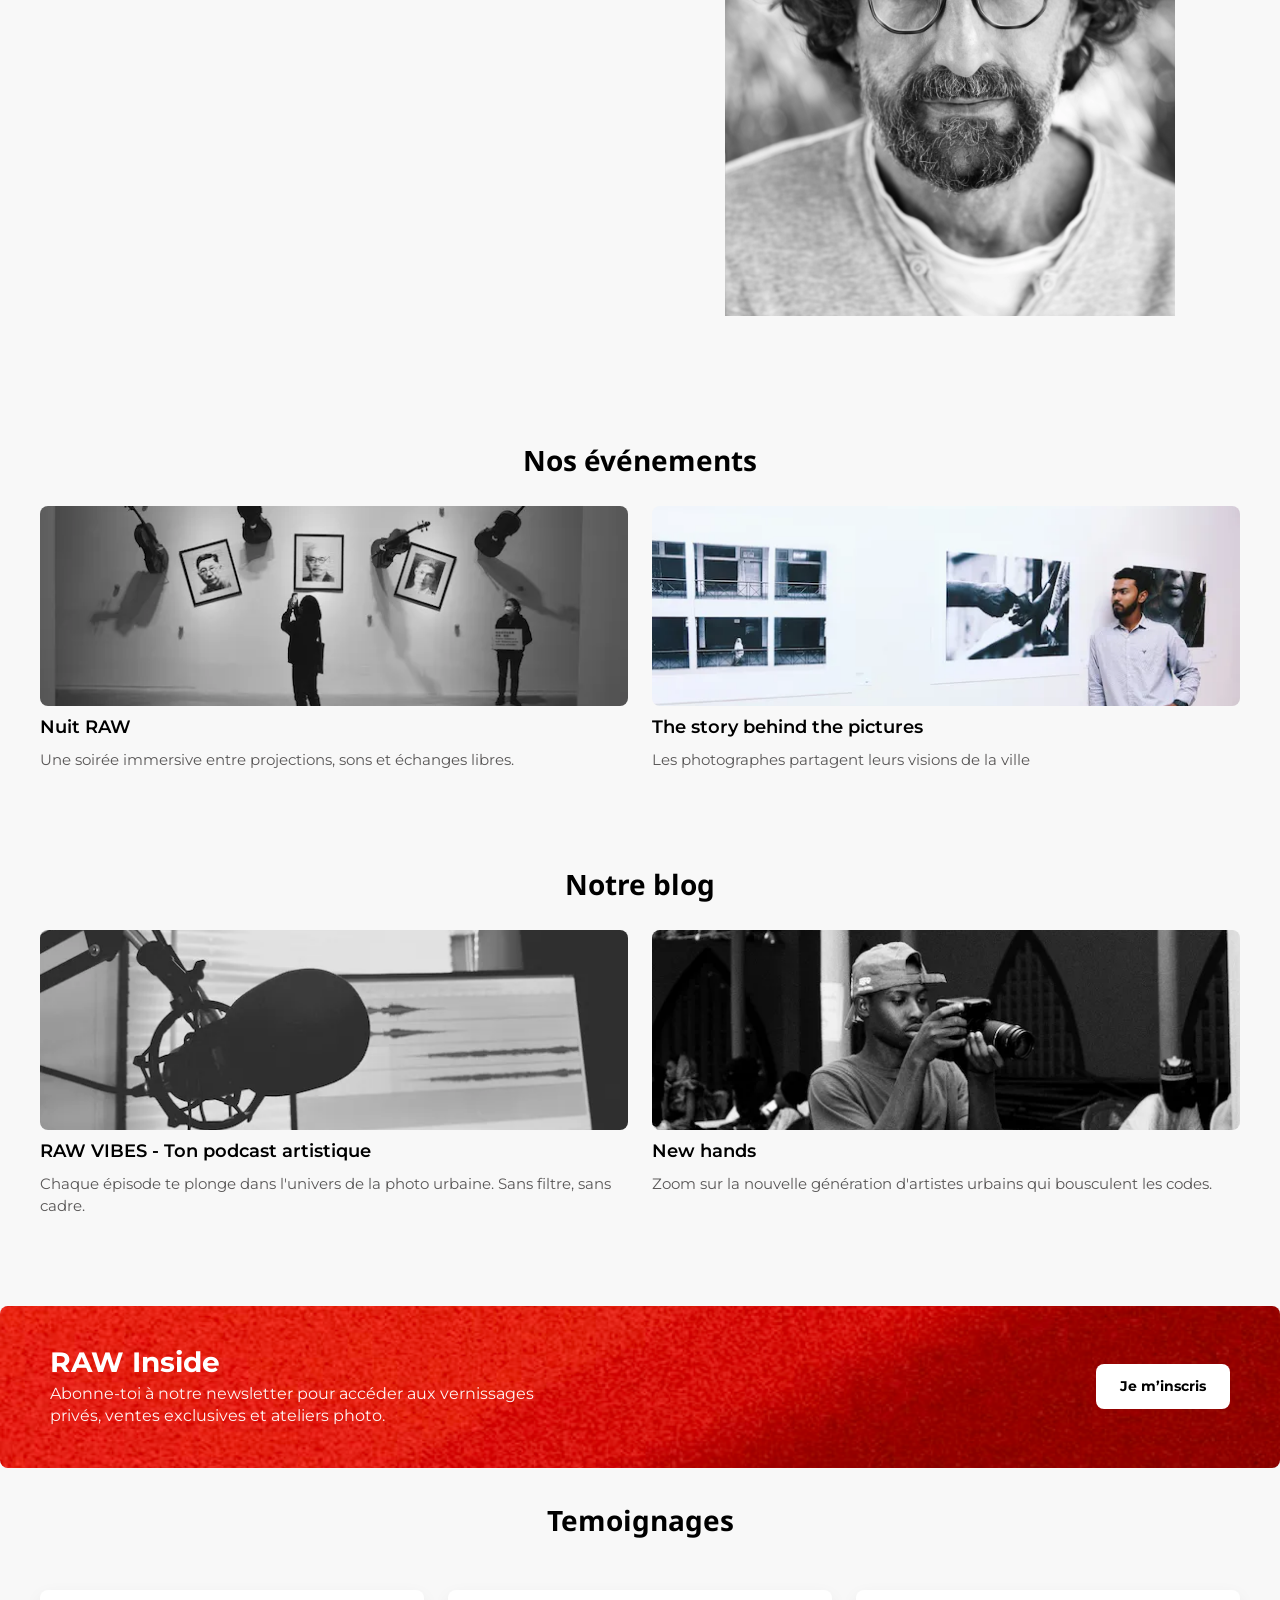
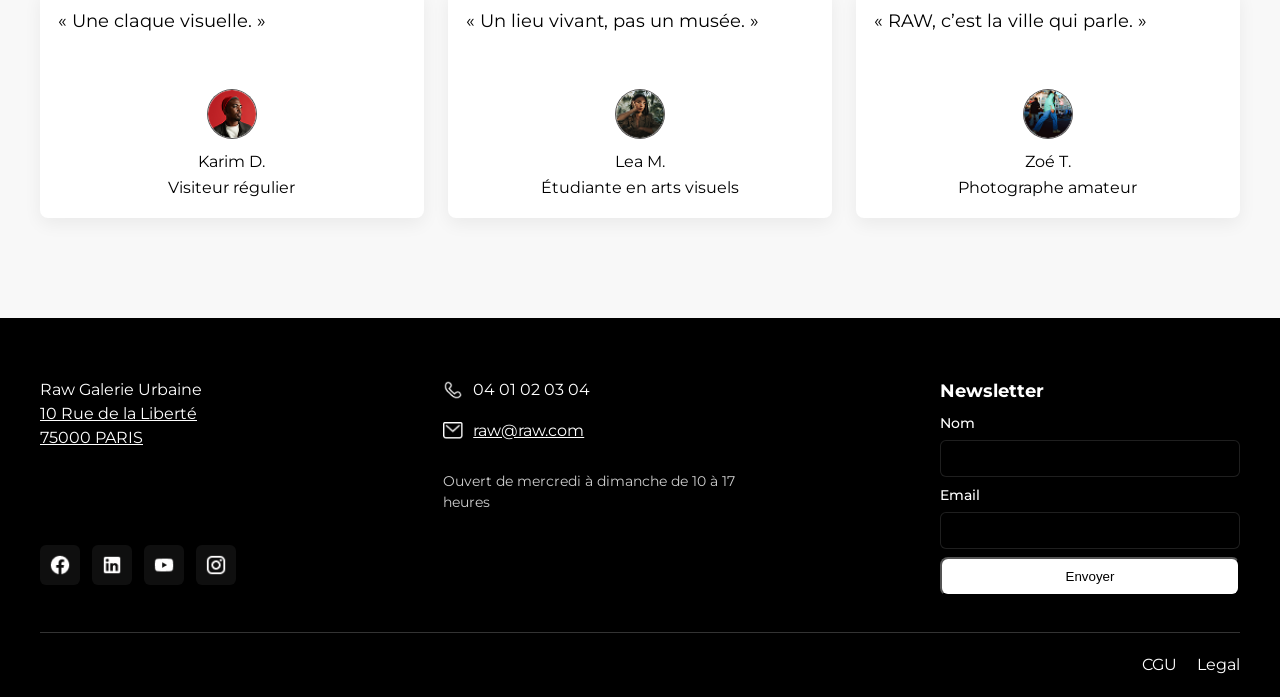
==== commit 45a341c5: "Add files via upload" ====
--- a/index.html
+++ b/index.html
@@ -46,7 +46,7 @@
 <body>
     
     <header class="mobile-header">
-      <input type="checkbox" id="menu-toggle" class="visually-hidden">
+      <input type="checkbox" id="menu-toggle" class="visually-hidden" aria-hidden="true" tabindex="-1">
       <img class="group" src="images/Raw.png" width="120" height="40" alt="Logo RAW Galerie Urbaine" />
       <label for="menu-toggle" class="hamburger" aria-label="Ouvrir le menu de navigation">
         <span aria-hidden="true"></span>
@@ -96,7 +96,7 @@
       <h2 class="text-wrapper-23">Découvrez nos expositions</h2>
       
       <div class="expo" id="expo">
-          <input type="checkbox" id="frame-toggle" class="visually-hidden">
+          <input type="checkbox" id="frame-toggle" class="visually-hidden" aria-hidden="true" tabindex="-1">
 
          <div class="frame-2">
             <div class="square snap-item">
@@ -120,10 +120,10 @@
           </div>
 
           <div class="nav-control-wrapper">
-              <label for="frame-toggle" class="nav-arrow left-arrow" aria-label="Afficher les expositions précédentes" role="button">
+              <label for="frame-toggle" class="nav-arrow left-arrow" aria-label="Afficher les expositions précédentes" role="button" tabindex="0" onkeydown="if(event.key === 'Enter' || event.key === ' '){ document.getElementById('frame-toggle').click(); }">
                   <img src="images/left.png" width="24" height="24" alt="" aria-hidden="true" />
               </label>
-              <label for="frame-toggle" class="nav-arrow right-arrow" aria-label="Afficher les expositions suivantes" role="button">
+              <label for="frame-toggle" class="nav-arrow right-arrow" aria-label="Afficher les expositions suivantes" role="button" tabindex="0" onkeydown="if(event.key === 'Enter' || event.key === ' '){ document.getElementById('frame-toggle').click(); }">
                   <img src="images/right.png" width="24" height="24" alt="" aria-hidden="true" />
               </label>
           </div>
--- a/css.css
+++ b/css.css
@@ -8,7 +8,7 @@
   --black: #000;
   --white: #fff;
   --red: #c92a2a;
-  --grey: #706e6e;
+  --grey: #595757;
   --bg: #f8f8f8;
   --max-content-width: 1348px;
   --gap: 24px;
@@ -402,7 +402,10 @@
 }
 .form-submit-button{ display:inline-block; width:100%; text-align:center; padding:10px;border-radius:8px; background:var(--white); color:var(--black); cursor:pointer }
 
-a:focus, button:focus, input:focus{ outline: 3px solid rgba(0,123,255,.15); outline-offset:2px; }
+a:focus, button:focus, input:focus, label:focus { 
+    outline: 3px solid #0056b3; 
+    outline-offset: 2px; 
+}
 
 /* ==========================================================
    MEDIA QUERY MOBILE (max-width: 1023px)
--- a/css.css
+++ b/css.css
@@ -8,7 +8,7 @@
   --black: #000;
   --white: #fff;
   --red: #c92a2a;
-  --grey: #706e6e;
+  --grey: #595757;
   --bg: #f8f8f8;
   --max-content-width: 1348px;
   --gap: 24px;
@@ -402,7 +402,10 @@
 }
 .form-submit-button{ display:inline-block; width:100%; text-align:center; padding:10px;border-radius:8px; background:var(--white); color:var(--black); cursor:pointer }
 
-a:focus, button:focus, input:focus{ outline: 3px solid rgba(0,123,255,.15); outline-offset:2px; }
+a:focus, button:focus, input:focus, label:focus { 
+    outline: 3px solid #0056b3; 
+    outline-offset: 2px; 
+}
 
 /* ==========================================================
    MEDIA QUERY MOBILE (max-width: 1023px)
